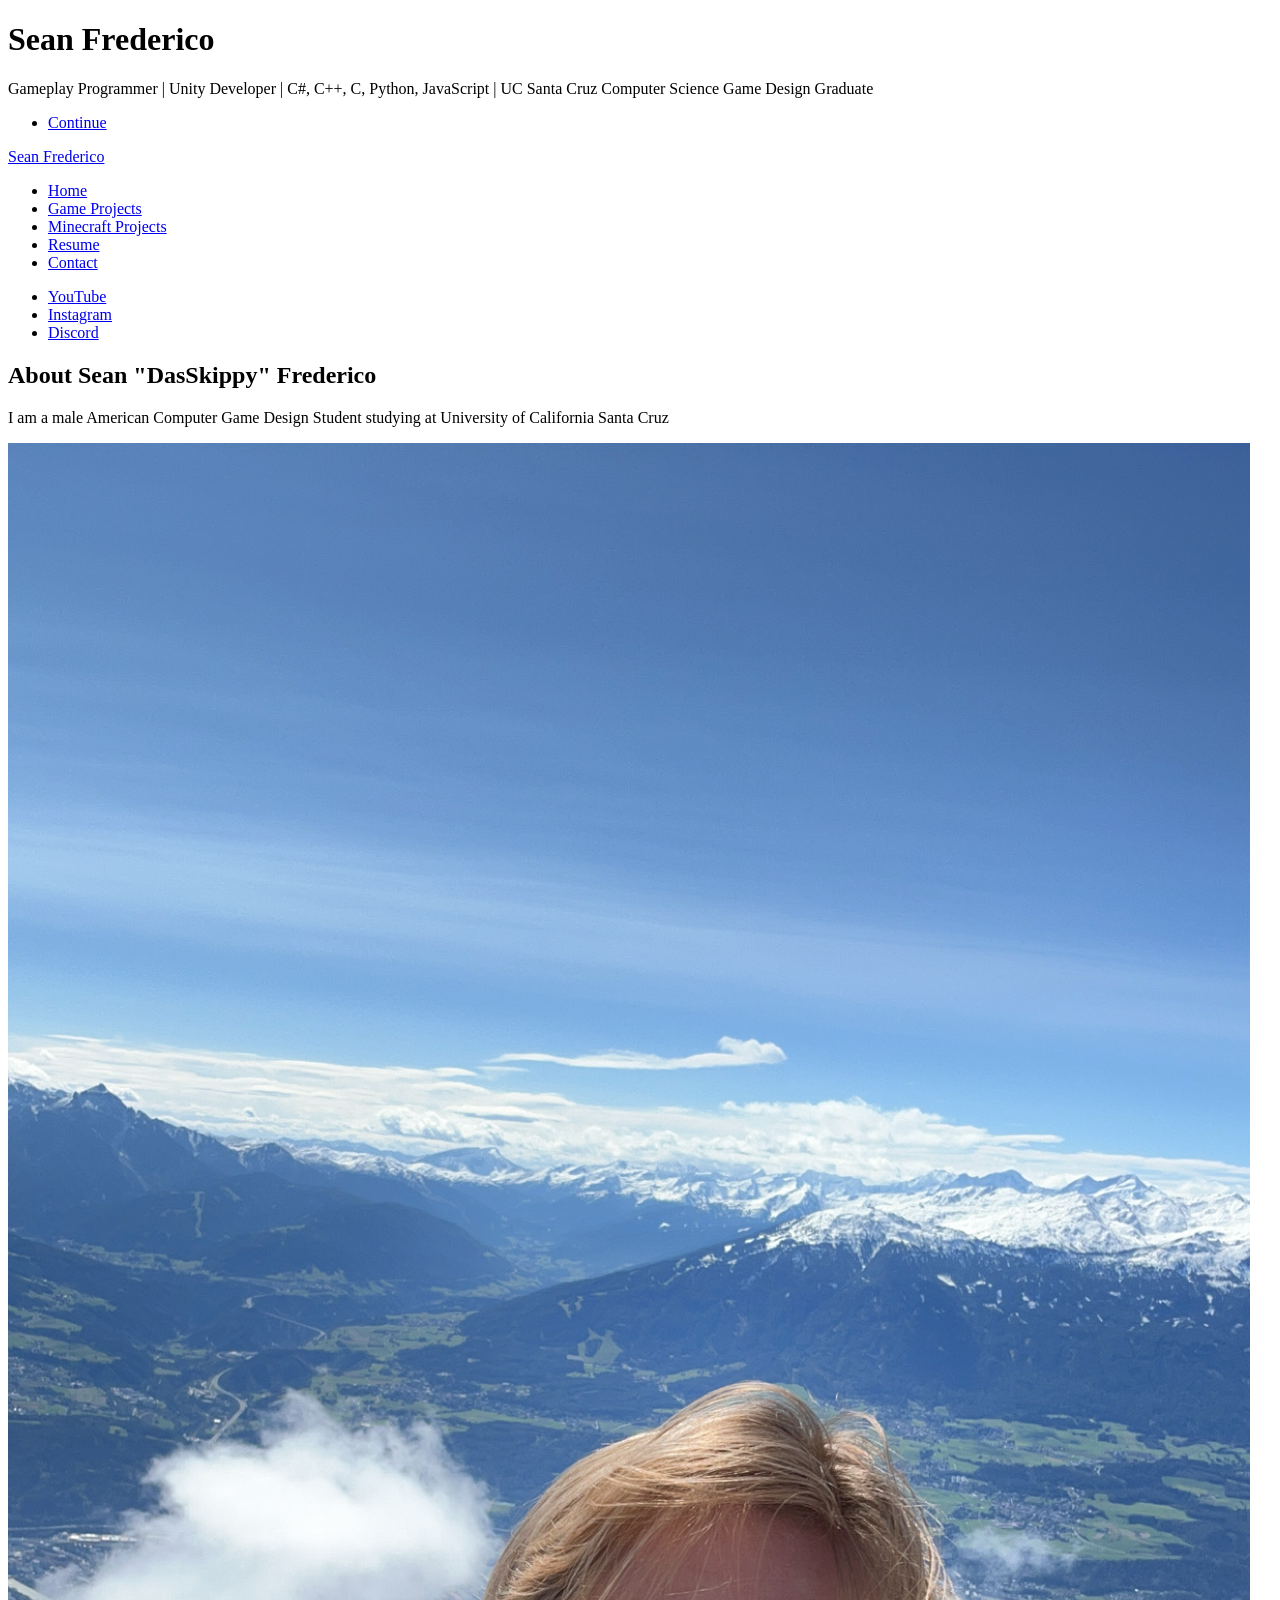
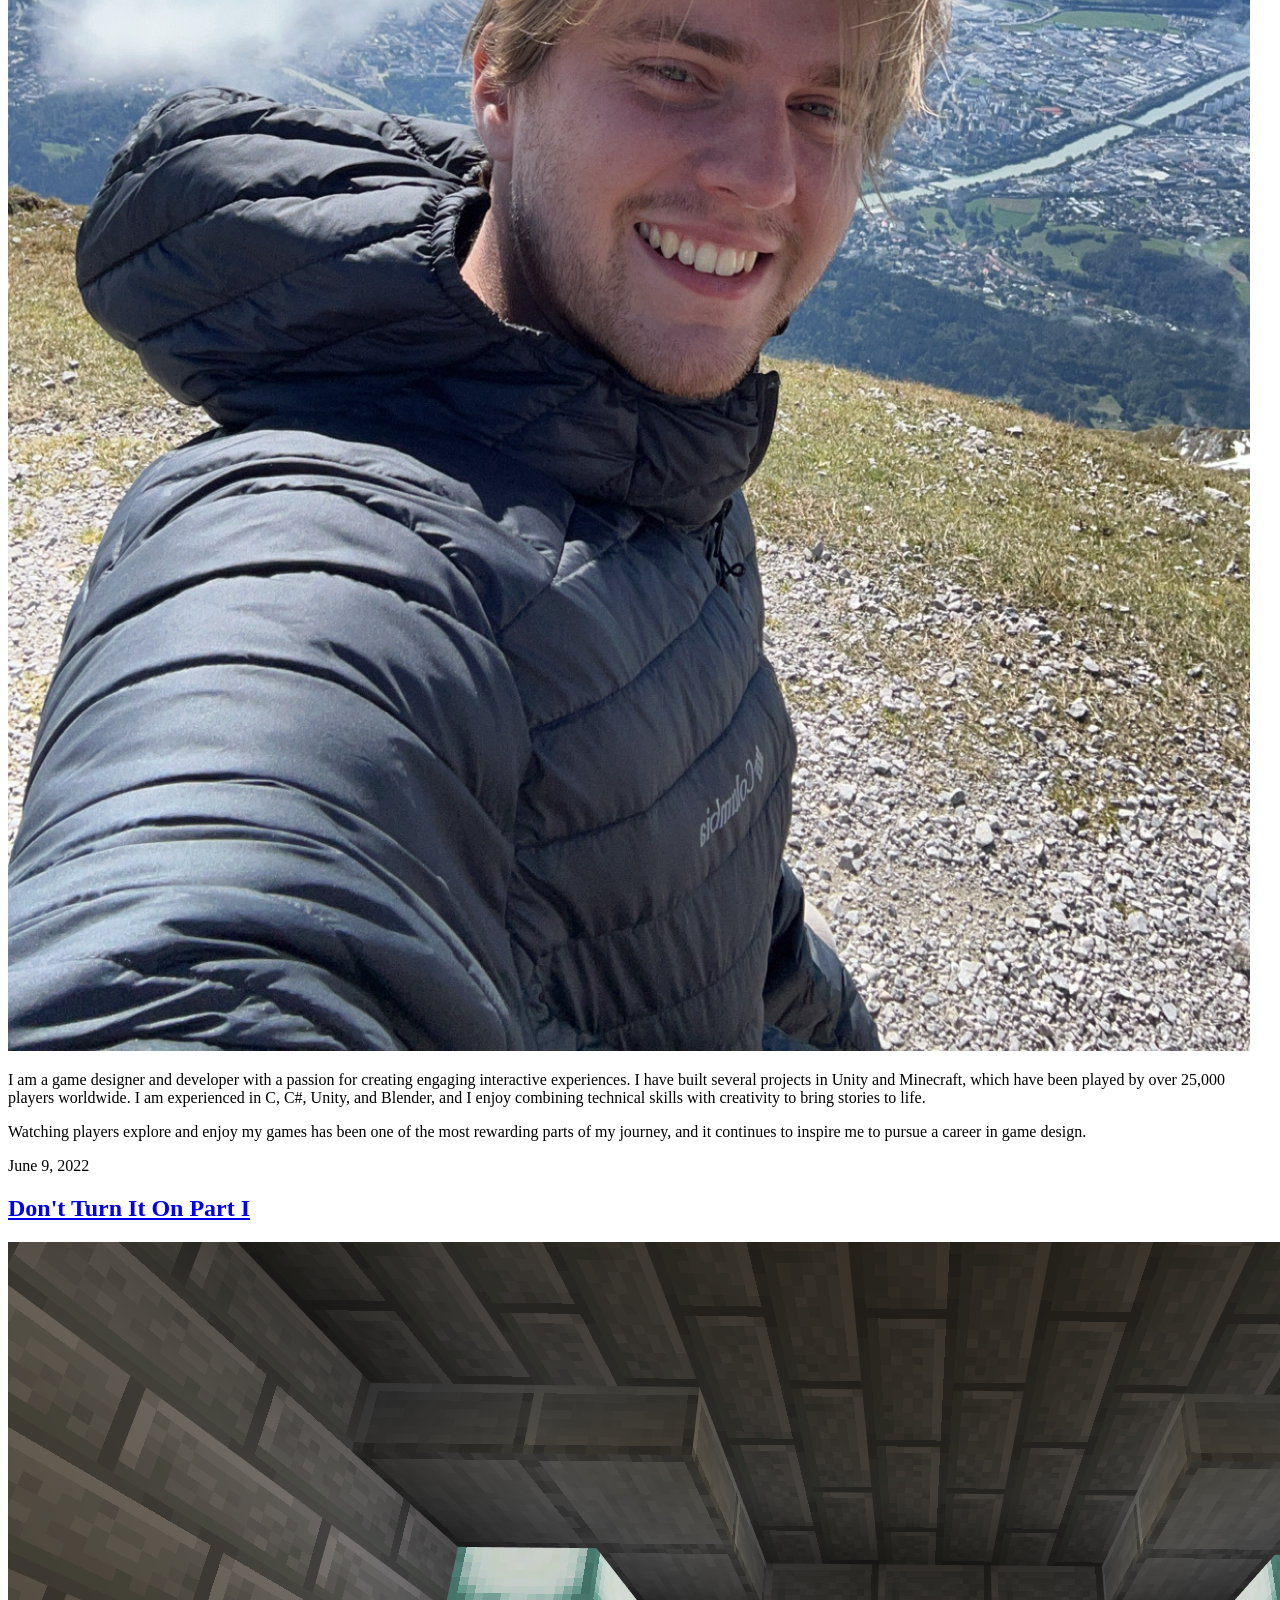
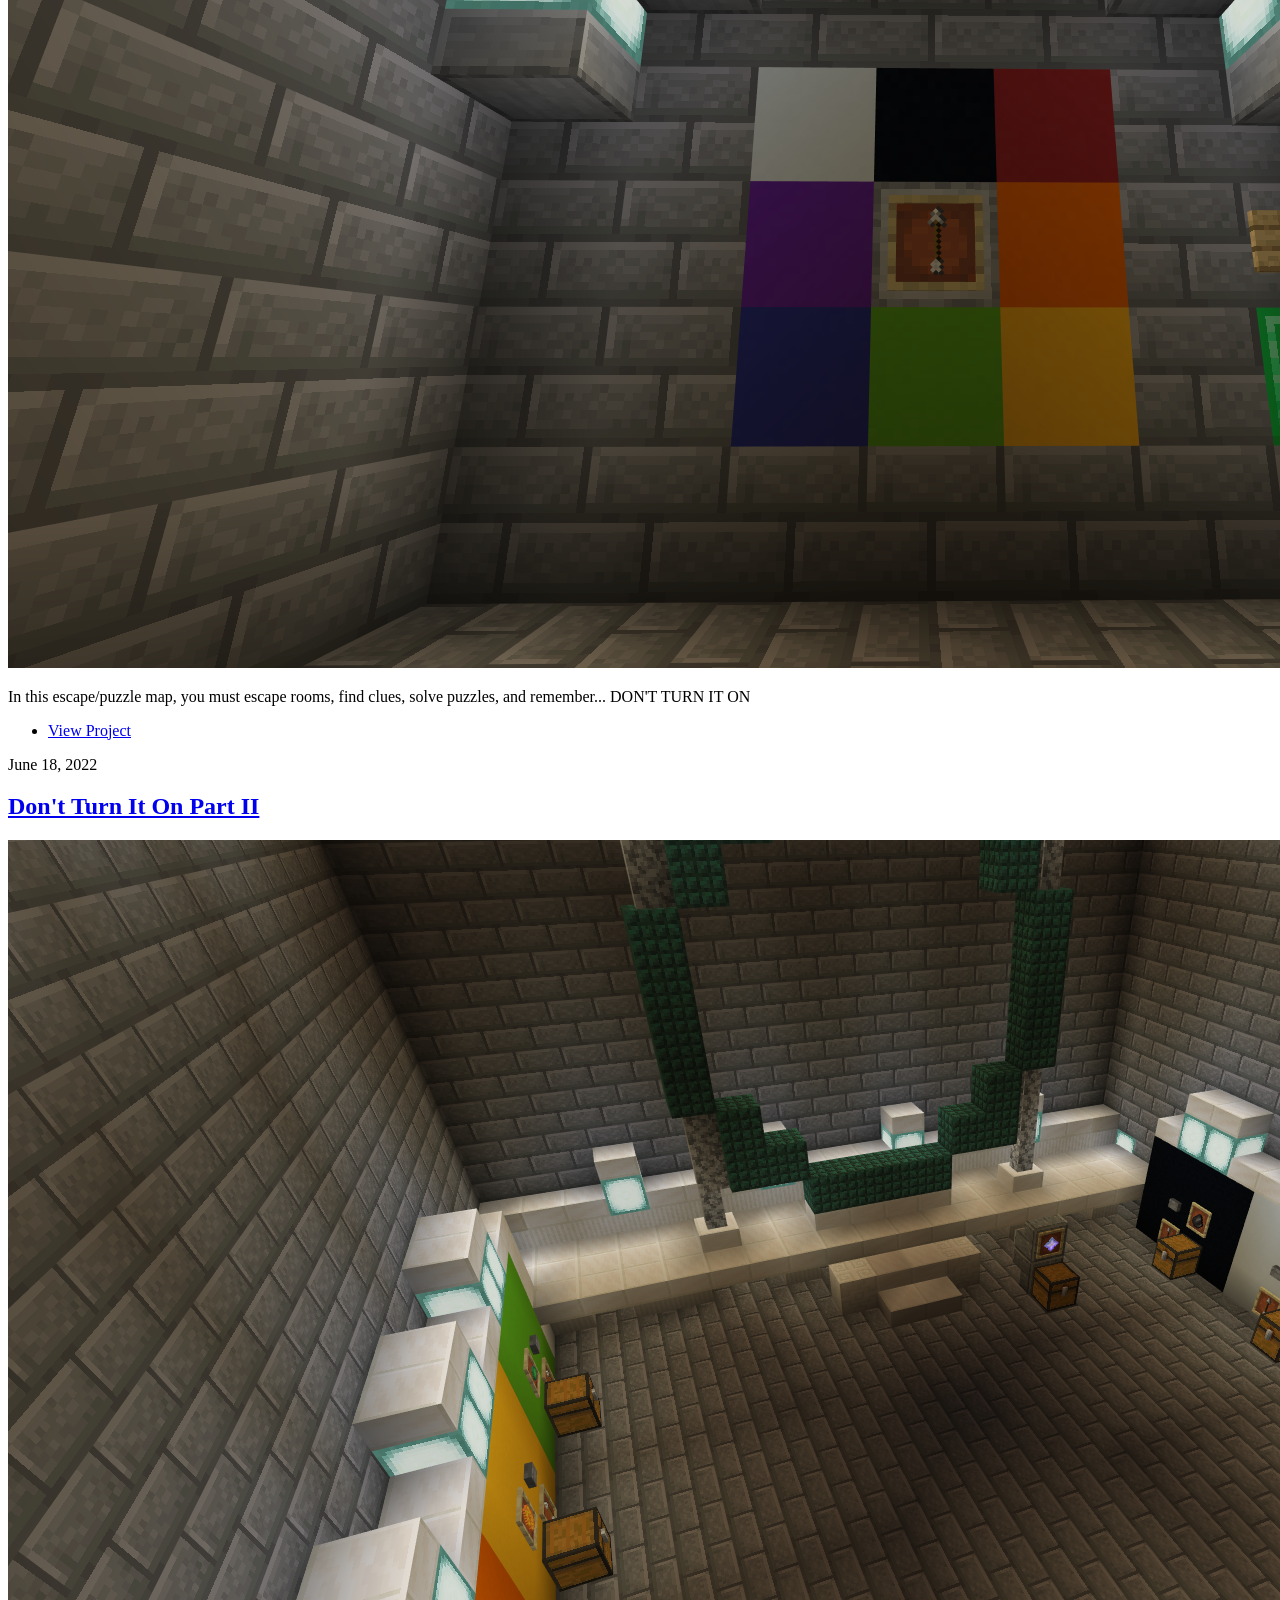
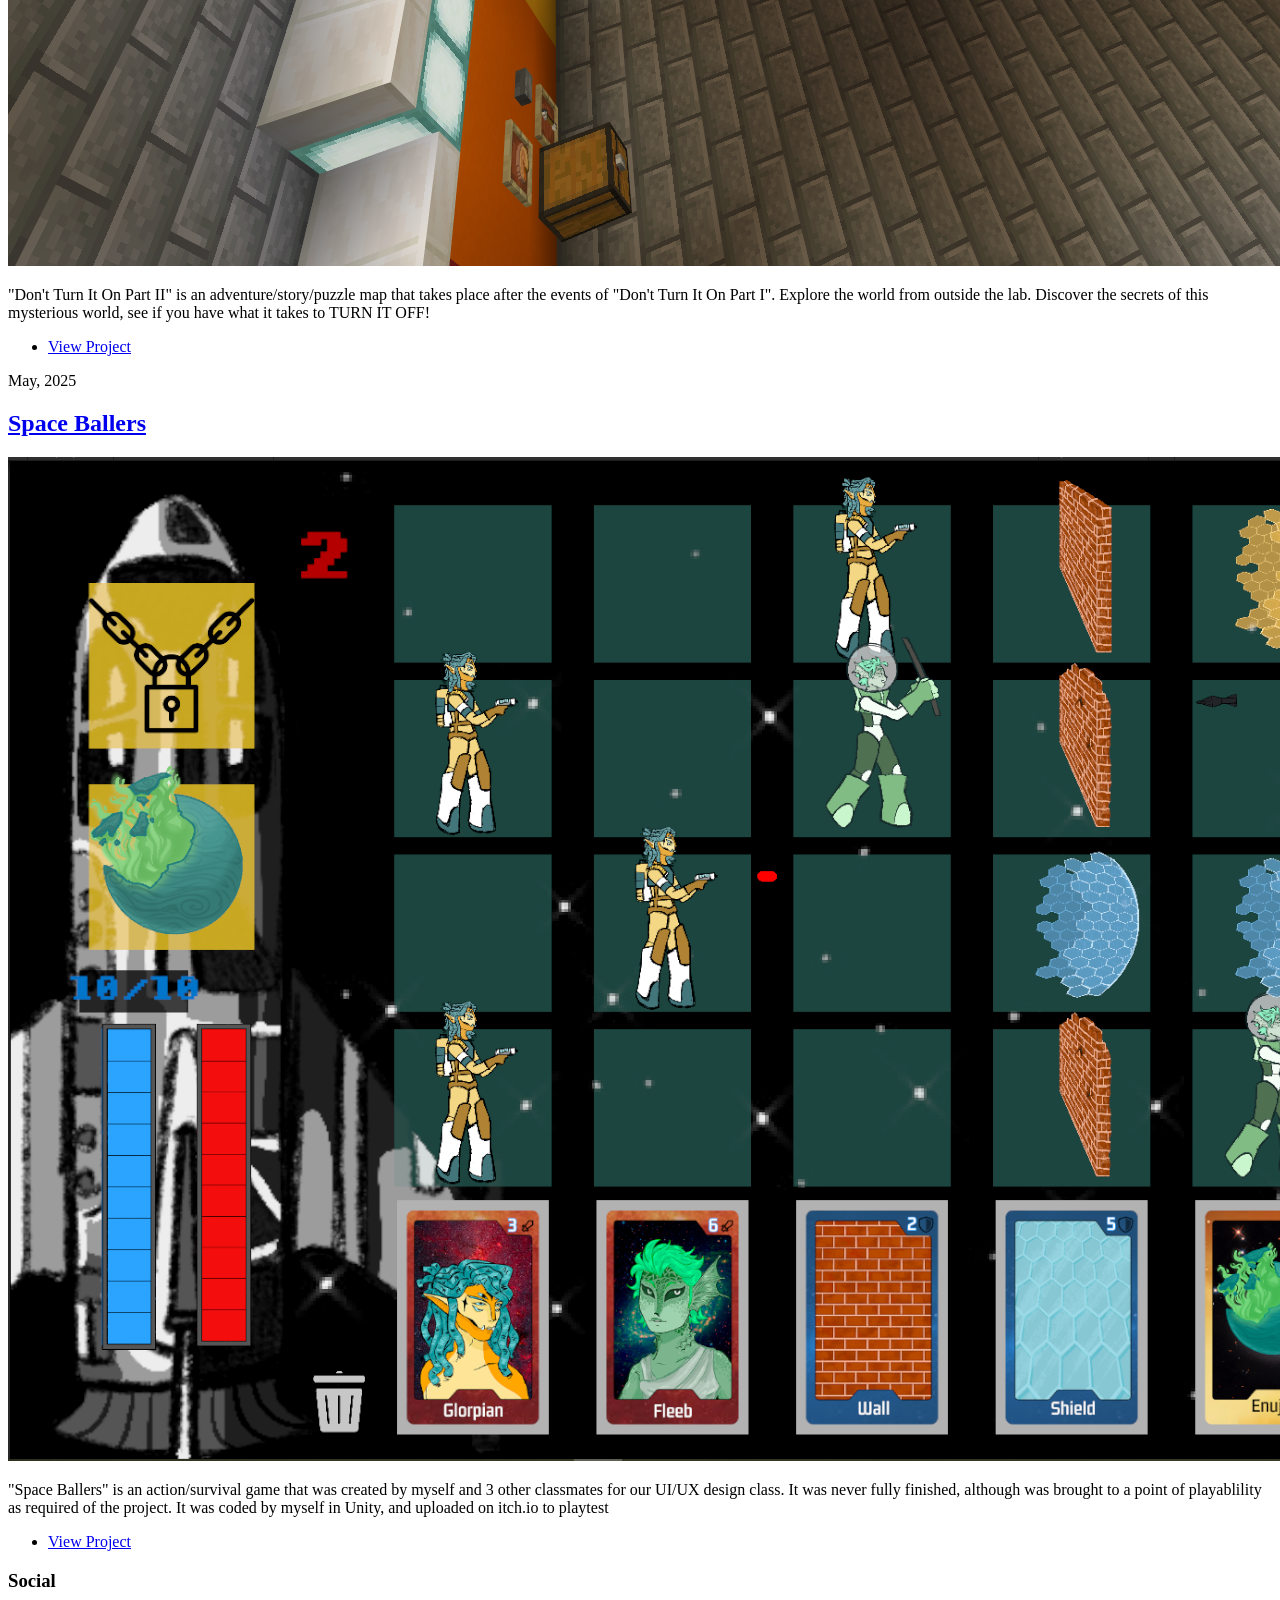
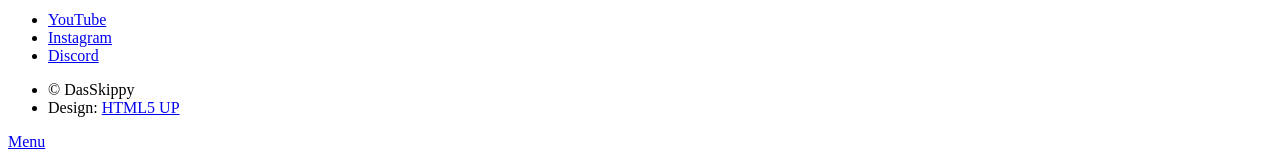
==== index.html @ e1cd3346 "Restore original index.html content Restored the content of index.html to its original state, includ" ====
<!DOCTYPE HTML>
<!--
	Massively by HTML5 UP
	html5up.net | @ajlkn
	Free for personal and commercial use under the CCA 3.0 license (html5up.net/license)
-->
<html>
	<head>
		<title>Sean Frederico</title>
		<meta charset="utf-8" />
		<meta name="viewport" content="width=device-width, initial-scale=1, user-scalable=no" />
		<link rel="stylesheet" href="assets/css/main.css" />
		<noscript><link rel="stylesheet" href="assets/css/noscript.css" /></noscript>
	</head>
	<body class="is-preload">

		<!-- Wrapper -->
			<div id="wrapper" class="fade-in">

				<!-- Intro -->
					<div id="intro">
						<h1>Sean Frederico<br />
						</h1>
						<p>Gameplay Programmer | Unity Developer | C#, C++, C, Python, JavaScript | UC Santa Cruz Computer Science Game Design Graduate</a>
						
						<ul class="actions">
							<li><a href="#header" class="button icon solid solo fa-arrow-down scrolly">Continue</a></li>
						</ul>
					</div>

				<!-- Header -->
					<header id="header">
						<a href="index.html" class="logo">Sean Frederico</a>
					</header>

				<!-- Nav -->
					<nav id="nav">
						<ul class="links">
							<li class="active"><a href="index.html">Home</a></li>
							<li><a href="games.html">Game Projects</a></li>
							<li><a href="minecraft.html">Minecraft Projects</a></li>
							<li><a href="resume.html">Resume</a></li>
							<li><a href="contact.html">Contact</a></li>
						</ul>
						<ul class="icons">
							<li><a href="https://www.youtube.com/@DasSkippy" class="icon brands alt fa-youtube"><span class="label">YouTube</span></a></li>
									<li><a href="https://www.instagram.com/dasskippy/" class="icon brands alt fa-instagram"><span class="label">Instagram</span></a></li>
									<li><a href="#" class="icon brands alt fa-discord"><span class="label">Discord</span></a></li>
						</ul>
					</nav>

				<!-- Main -->
					<div id="main">

						<!-- Post -->
							<section class="post">
								<header class="major">
									<h1>About Sean "DasSkippy" Frederico<br />
									</h1>
									<p>I am a male American Computer Game Design Student studying at University of California Santa Cruz</p>
								</header>
								<div class="image main"><img src="images/IMG_3006.JPG" alt="" /></div>
								<p>I am a game designer and developer with a passion for creating engaging interactive experiences. I have built several projects in Unity and Minecraft, which have been played by over 25,000 players worldwide. I am experienced in C, C#, Unity, and Blender, and I enjoy combining technical skills with creativity to bring stories to life.</p>
								<p>Watching players explore and enjoy my games has been one of the most rewarding parts of my journey, and it continues to inspire me to pursue a career in game design.</p>
							</section>

						<!-- Posts -->
							<section class="posts">
								<article>
									<header>
										<span class="date">June 9, 2022</span>
										<h2><a href="https://www.minecraftmaps.com/48645-don-t-turn-it-on-part-i">Don't Turn It On Part I<br />
										</a></h2>
									</header>
									<a href="https://www.minecraftmaps.com/48645-don-t-turn-it-on-part-i" class="image fit"><img src="images/Dont turn it on part i picture.png" alt="" /></a>
									<p>In this escape/puzzle map, you must escape rooms, find clues, solve puzzles, and remember... DON'T TURN IT ON</p>
									<ul class="actions special">
										<li><a href="https://www.minecraftmaps.com/48645-don-t-turn-it-on-part-i" class="button">View Project</a></li>
									</ul>
								</article>
								<article>
									<header>
										<span class="date">June 18, 2022</span>
										<h2><a href="https://www.minecraftmaps.com/48679-dont-turn-it-on-part-ii">Don't Turn It On Part II<br />
										</a></h2>
									</header>
									<a href="https://www.minecraftmaps.com/48679-dont-turn-it-on-part-ii" class="image fit"><img src="images/dont turn it on part ii picture.webp" alt="" /></a>
									<p> "Don't Turn It On Part II" is an adventure/story/puzzle map that takes place after the events of "Don't Turn It On Part I". Explore the world from outside the lab. Discover the secrets of this mysterious world, see if you have what it takes to TURN IT OFF!</p>
									<ul class="actions special">
										<li><a href="https://www.minecraftmaps.com/48679-dont-turn-it-on-part-ii" class="button">View Project</a></li>
									</ul>
								</article>
								<article>
									<header>
										<span class="date">May, 2025</span>
										<h2><a href="https://dasskippy.itch.io/space-ballers">Space Ballers<br />
										</a></h2>
									</header>
									<a href="https://dasskippy.itch.io/space-ballers" class="image fit"><img src="images/Capture.PNG" alt="" /></a>
									<p> "Space Ballers" is an action/survival game that was created by myself and 3 other classmates for our UI/UX design class. It was never fully finished, although was brought to a point of playablility as required of the project. It was coded by myself in Unity, and uploaded on itch.io to playtest</p>
									<ul class="actions special">
										<li><a href="https://dasskippy.itch.io/space-ballers" class="button">View Project</a></li>
									</ul>
								</article>

								
								
							</section>

						

				<!-- Footer -->
					<footer id="footer">
						
							<section>
								<h3>Social</h3>
								<ul class="icons alt">
									<li><a href="https://www.youtube.com/@DasSkippy" class="icon brands alt fa-youtube"><span class="label">YouTube</span></a></li>
									<li><a href="https://www.instagram.com/dasskippy/" class="icon brands alt fa-instagram"><span class="label">Instagram</span></a></li>
									<li><a href="#" class="icon brands alt fa-discord"><span class="label">Discord</span></a></li>
								</ul>
							</section>
						</section>
					</footer>

				<!-- Copyright -->
					<div id="copyright">
						<ul><li>&copy; DasSkippy</li><li>Design: <a href="https://html5up.net">HTML5 UP</a></li></ul>
					</div>

			</div>

		<!-- Scripts -->
			<script src="assets/js/jquery.min.js"></script>
			<script src="assets/js/jquery.scrollex.min.js"></script>
			<script src="assets/js/jquery.scrolly.min.js"></script>
			<script src="assets/js/browser.min.js"></script>
			<script src="assets/js/breakpoints.min.js"></script>
			<script src="assets/js/util.js"></script>
			<script src="assets/js/main.js"></script>

	</body>

</html>
---- assets/css/main.css ----
@import url(fontawesome-all.min.css);
@import url("https://fonts.googleapis.com/css?family=Merriweather:300,700,300italic,700italic|Source+Sans+Pro:900");

/*
	Massively by HTML5 UP
	html5up.net | @ajlkn
	Free for personal and commercial use under the CCA 3.0 license (html5up.net/license)
*/

html, body, div, span, applet, object,
iframe, h1, h2, h3, h4, h5, h6, p, blockquote,
pre, a, abbr, acronym, address, big, cite,
code, del, dfn, em, img, ins, kbd, q, s, samp,
small, strike, strong, sub, sup, tt, var, b,
u, i, center, dl, dt, dd, ol, ul, li, fieldset,
form, label, legend, table, caption, tbody,
tfoot, thead, tr, th, td, article, aside,
canvas, details, embed, figure, figcaption,
footer, header, hgroup, menu, nav, output, ruby,
section, summary, time, mark, audio, video {
	margin: 0;
	padding: 0;
	border: 0;
	font-size: 100%;
	font: inherit;
	vertical-align: baseline;}

article, aside, details, figcaption, figure,
footer, header, hgroup, menu, nav, section {
	display: block;}

body {
	line-height: 1;
}

ol, ul {
	list-style: none;
}

blockquote, q {
	quotes: none;
}

	blockquote:before, blockquote:after, q:before, q:after {
		content: '';
		content: none;
	}

table {
	border-collapse: collapse;
	border-spacing: 0;
}

body {
	-webkit-text-size-adjust: none;
}

mark {
	background-color: transparent;
	color: inherit;
}

input::-moz-focus-inner {
	border: 0;
	padding: 0;
}

input, select, textarea {
	-moz-appearance: none;
	-webkit-appearance: none;
	-ms-appearance: none;
	appearance: none;
}

/* Basic */

	@-ms-viewport {
		width: device-width;
	}

	body {
		-ms-overflow-style: scrollbar;
	}

	@media screen and (max-width: 480px) {

		html, body {
			min-width: 320px;
		}

	}

	html {
		box-sizing: border-box;
	}

	*, *:before, *:after {
		box-sizing: inherit;
	}

	body {
		background-color: #1e252d;
	}

		body.is-preload *, body.is-preload *:before, body.is-preload *:after {
			-moz-animation: none !important;
			-webkit-animation: none !important;
			-ms-animation: none !important;
			animation: none !important;
			-moz-transition: none !important;
			-webkit-transition: none !important;
			-ms-transition: none !important;
			transition: none !important;
		}

/* Type */

	html {
		font-size: 16pt;
	}

		@media screen and (max-width: 1680px) {

			html {
				font-size: 12pt;
			}

		}

		@media screen and (max-width: 1280px) {

			html {
				font-size: 11pt;
			}

		}

		@media screen and (max-width: 360px) {

			html {
				font-size: 10pt;
			}

		}

	body {
		color: #212931;
	}

	body, input, select, textarea {
		font-family: "Merriweather", Georgia, serif;
		font-weight: 300;
		font-size: 1rem;
		line-height: 2.375;
	}

	a {
		-moz-transition: color 0.2s ease-in-out, background-color 0.2s ease-in-out, border-color 0.2s ease-in-out, box-shadow 0.2s ease-in-out;
		-webkit-transition: color 0.2s ease-in-out, background-color 0.2s ease-in-out, border-color 0.2s ease-in-out, box-shadow 0.2s ease-in-out;
		-ms-transition: color 0.2s ease-in-out, background-color 0.2s ease-in-out, border-color 0.2s ease-in-out, box-shadow 0.2s ease-in-out;
		transition: color 0.2s ease-in-out, background-color 0.2s ease-in-out, border-color 0.2s ease-in-out, box-shadow 0.2s ease-in-out;
		border-bottom: dotted 1px;
		text-decoration: none;
	}

		a:hover {
			border-bottom-color: transparent;
		}

	strong, b {
		font-weight: 600;
	}

	em, i {
		font-style: italic;
	}

	p {
		text-align: justify;
		margin: 0 0 2rem 0;
	}

	h1, h2, h3, h4, h5, h6 {
		font-family: "Source Sans Pro", Helvetica, sans-serif;
		font-weight: 900;
		line-height: 1.5;
		letter-spacing: 0.075em;
		text-transform: uppercase;
		margin: 0 0 1rem 0;
	}

		h1 a, h2 a, h3 a, h4 a, h5 a, h6 a {
			border-bottom: 0;
			color: inherit;
			text-decoration: none;
		}

	h1 {
		font-size: 4rem;
		line-height: 1.1;
		margin: 0 0 2rem 0;
	}

	h2 {
		font-size: 1.75rem;
		line-height: 1.3;
		margin: 0 0 1.5rem 0;
	}

	h3 {
		font-size: 1.25rem;
		margin: 0 0 1.5rem 0;
	}

	h4 {
		font-size: 1rem;
	}

	h5 {
		font-size: 0.9rem;
	}

	h6 {
		font-size: 0.8rem;
	}

	sub {
		font-size: 0.8rem;
		position: relative;
		top: 0.5rem;
	}

	sup {
		font-size: 0.8rem;
		position: relative;
		top: -0.5rem;
	}

	blockquote {
		border-left: solid 4px;
		font-style: italic;
		margin: 0 0 2rem 0;
		padding: 0.5rem 0 0.5rem 2rem;
	}

	code {
		border: solid 2px;
		font-family: "Courier New", monospace;
		font-size: 0.9rem;
		margin: 0 0.25rem;
		padding: 0.25rem 0.65rem;
	}

	pre {
		-webkit-overflow-scrolling: touch;
		font-family: "Courier New", monospace;
		font-size: 0.9rem;
		margin: 0 0 2rem 0;
	}

		pre code {
			display: block;
			line-height: 1.75;
			padding: 1rem 1.5rem;
			overflow-x: auto;
		}

	hr {
		border: 0;
		border-bottom: solid 2px;
		margin: 3rem 0;
	}

		hr.major {
			margin: 5rem 0;
		}

	.align-left {
		text-align: left;
	}

	.align-center {
		text-align: center;
	}

	.align-right {
		text-align: right;
	}

	input, select, textarea {
		color: #212931;
	}

	a {
		color: #212931;
		border-bottom-color: rgba(33, 41, 49, 0.5);
	}

		a:hover {
			border-bottom-color: transparent;
			color: #18bfef !important;
		}

	strong, b {
		color: #212931;
	}

	h1, h2, h3, h4, h5, h6 {
		color: #212931;
	}

	blockquote {
		border-left-color: #eeeeee;
	}

	code {
		background: rgba(220, 220, 220, 0.25);
		border-color: #eeeeee;
	}

	hr {
		border-bottom-color: #eeeeee;
	}

/* Row */

	.row {
		display: flex;
		flex-wrap: wrap;
		box-sizing: border-box;
		align-items: stretch;
	}

		.row > * {
			box-sizing: border-box;
		}

		.row.gtr-uniform > * > :last-child {
			margin-bottom: 0;
		}

		.row.aln-left {
			justify-content: flex-start;
		}

		.row.aln-center {
			justify-content: center;
		}

		.row.aln-right {
			justify-content: flex-end;
		}

		.row.aln-top {
			align-items: flex-start;
		}

		.row.aln-middle {
			align-items: center;
		}

		.row.aln-bottom {
			align-items: flex-end;
		}

		.row > .imp {
			order: -1;
		}

		.row > .col-1 {
			width: 8.33333%;
		}

		.row > .off-1 {
			margin-left: 8.33333%;
		}

		.row > .col-2 {
			width: 16.66667%;
		}

		.row > .off-2 {
			margin-left: 16.66667%;
		}

		.row > .col-3 {
			width: 25%;
		}

		.row > .off-3 {
			margin-left: 25%;
		}

		.row > .col-4 {
			width: 33.33333%;
		}

		.row > .off-4 {
			margin-left: 33.33333%;
		}

		.row > .col-5 {
			width: 41.66667%;
		}

		.row > .off-5 {
			margin-left: 41.66667%;
		}

		.row > .col-6 {
			width: 50%;
		}

		.row > .off-6 {
			margin-left: 50%;
		}

		.row > .col-7 {
			width: 58.33333%;
		}

		.row > .off-7 {
			margin-left: 58.33333%;
		}

		.row > .col-8 {
			width: 66.66667%;
		}

		.row > .off-8 {
			margin-left: 66.66667%;
		}

		.row > .col-9 {
			width: 75%;
		}

		.row > .off-9 {
			margin-left: 75%;
		}

		.row > .col-10 {
			width: 83.33333%;
		}

		.row > .off-10 {
			margin-left: 83.33333%;
		}

		.row > .col-11 {
			width: 91.66667%;
		}

		.row > .off-11 {
			margin-left: 91.66667%;
		}

		.row > .col-12 {
			width: 100%;
		}

		.row > .off-12 {
			margin-left: 100%;
		}

		.row.gtr-0 {
			margin-top: 0;
			margin-left: 0rem;
		}

			.row.gtr-0 > * {
				padding: 0 0 0 0rem;
			}

			.row.gtr-0.gtr-uniform {
				margin-top: 0rem;
			}

				.row.gtr-0.gtr-uniform > * {
					padding-top: 0rem;
				}

		.row.gtr-25 {
			margin-top: 0;
			margin-left: -0.375rem;
		}

			.row.gtr-25 > * {
				padding: 0 0 0 0.375rem;
			}

			.row.gtr-25.gtr-uniform {
				margin-top: -0.375rem;
			}

				.row.gtr-25.gtr-uniform > * {
					padding-top: 0.375rem;
				}

		.row.gtr-50 {
			margin-top: 0;
			margin-left: -0.75rem;
		}

			.row.gtr-50 > * {
				padding: 0 0 0 0.75rem;
			}

			.row.gtr-50.gtr-uniform {
				margin-top: -0.75rem;
			}

				.row.gtr-50.gtr-uniform > * {
					padding-top: 0.75rem;
				}

		.row {
			margin-top: 0;
			margin-left: -1.5rem;
		}

			.row > * {
				padding: 0 0 0 1.5rem;
			}

			.row.gtr-uniform {
				margin-top: -1.5rem;
			}

				.row.gtr-uniform > * {
					padding-top: 1.5rem;
				}

		.row.gtr-150 {
			margin-top: 0;
			margin-left: -2.25rem;
		}

			.row.gtr-150 > * {
				padding: 0 0 0 2.25rem;
			}

			.row.gtr-150.gtr-uniform {
				margin-top: -2.25rem;
			}

				.row.gtr-150.gtr-uniform > * {
					padding-top: 2.25rem;
				}

		.row.gtr-200 {
			margin-top: 0;
			margin-left: -3rem;
		}

			.row.gtr-200 > * {
				padding: 0 0 0 3rem;
			}

			.row.gtr-200.gtr-uniform {
				margin-top: -3rem;
			}

				.row.gtr-200.gtr-uniform > * {
					padding-top: 3rem;
				}

		@media screen and (max-width: 1680px) {

			.row {
				display: flex;
				flex-wrap: wrap;
				box-sizing: border-box;
				align-items: stretch;
			}

				.row > * {
					box-sizing: border-box;
				}

				.row.gtr-uniform > * > :last-child {
					margin-bottom: 0;
				}

				.row.aln-left {
					justify-content: flex-start;
				}

				.row.aln-center {
					justify-content: center;
				}

				.row.aln-right {
					justify-content: flex-end;
				}

				.row.aln-top {
					align-items: flex-start;
				}

				.row.aln-middle {
					align-items: center;
				}

				.row.aln-bottom {
					align-items: flex-end;
				}

				.row > .imp-xlarge {
					order: -1;
				}

				.row > .col-1-xlarge {
					width: 8.33333%;
				}

				.row > .off-1-xlarge {
					margin-left: 8.33333%;
				}

				.row > .col-2-xlarge {
					width: 16.66667%;
				}

				.row > .off-2-xlarge {
					margin-left: 16.66667%;
				}

				.row > .col-3-xlarge {
					width: 25%;
				}

				.row > .off-3-xlarge {
					margin-left: 25%;
				}

				.row > .col-4-xlarge {
					width: 33.33333%;
				}

				.row > .off-4-xlarge {
					margin-left: 33.33333%;
				}

				.row > .col-5-xlarge {
					width: 41.66667%;
				}

				.row > .off-5-xlarge {
					margin-left: 41.66667%;
				}

				.row > .col-6-xlarge {
					width: 50%;
				}

				.row > .off-6-xlarge {
					margin-left: 50%;
				}

				.row > .col-7-xlarge {
					width: 58.33333%;
				}

				.row > .off-7-xlarge {
					margin-left: 58.33333%;
				}

				.row > .col-8-xlarge {
					width: 66.66667%;
				}

				.row > .off-8-xlarge {
					margin-left: 66.66667%;
				}

				.row > .col-9-xlarge {
					width: 75%;
				}

				.row > .off-9-xlarge {
					margin-left: 75%;
				}

				.row > .col-10-xlarge {
					width: 83.33333%;
				}

				.row > .off-10-xlarge {
					margin-left: 83.33333%;
				}

				.row > .col-11-xlarge {
					width: 91.66667%;
				}

				.row > .off-11-xlarge {
					margin-left: 91.66667%;
				}

				.row > .col-12-xlarge {
					width: 100%;
				}

				.row > .off-12-xlarge {
					margin-left: 100%;
				}

				.row.gtr-0 {
					margin-top: 0;
					margin-left: 0rem;
				}

					.row.gtr-0 > * {
						padding: 0 0 0 0rem;
					}

					.row.gtr-0.gtr-uniform {
						margin-top: 0rem;
					}

						.row.gtr-0.gtr-uniform > * {
							padding-top: 0rem;
						}

				.row.gtr-25 {
					margin-top: 0;
					margin-left: -0.375rem;
				}

					.row.gtr-25 > * {
						padding: 0 0 0 0.375rem;
					}

					.row.gtr-25.gtr-uniform {
						margin-top: -0.375rem;
					}

						.row.gtr-25.gtr-uniform > * {
							padding-top: 0.375rem;
						}

				.row.gtr-50 {
					margin-top: 0;
					margin-left: -0.75rem;
				}

					.row.gtr-50 > * {
						padding: 0 0 0 0.75rem;
					}

					.row.gtr-50.gtr-uniform {
						margin-top: -0.75rem;
					}

						.row.gtr-50.gtr-uniform > * {
							padding-top: 0.75rem;
						}

				.row {
					margin-top: 0;
					margin-left: -1.5rem;
				}

					.row > * {
						padding: 0 0 0 1.5rem;
					}

					.row.gtr-uniform {
						margin-top: -1.5rem;
					}

						.row.gtr-uniform > * {
							padding-top: 1.5rem;
						}

				.row.gtr-150 {
					margin-top: 0;
					margin-left: -2.25rem;
				}

					.row.gtr-150 > * {
						padding: 0 0 0 2.25rem;
					}

					.row.gtr-150.gtr-uniform {
						margin-top: -2.25rem;
					}

						.row.gtr-150.gtr-uniform > * {
							padding-top: 2.25rem;
						}

				.row.gtr-200 {
					margin-top: 0;
					margin-left: -3rem;
				}

					.row.gtr-200 > * {
						padding: 0 0 0 3rem;
					}

					.row.gtr-200.gtr-uniform {
						margin-top: -3rem;
					}

						.row.gtr-200.gtr-uniform > * {
							padding-top: 3rem;
						}

		}

		@media screen and (max-width: 1280px) {

			.row {
				display: flex;
				flex-wrap: wrap;
				box-sizing: border-box;
				align-items: stretch;
			}

				.row > * {
					box-sizing: border-box;
				}

				.row.gtr-uniform > * > :last-child {
					margin-bottom: 0;
				}

				.row.aln-left {
					justify-content: flex-start;
				}

				.row.aln-center {
					justify-content: center;
				}

				.row.aln-right {
					justify-content: flex-end;
				}

				.row.aln-top {
					align-items: flex-start;
				}

				.row.aln-middle {
					align-items: center;
				}

				.row.aln-bottom {
					align-items: flex-end;
				}

				.row > .imp-large {
					order: -1;
				}

				.row > .col-1-large {
					width: 8.33333%;
				}

				.row > .off-1-large {
					margin-left: 8.33333%;
				}

				.row > .col-2-large {
					width: 16.66667%;
				}

				.row > .off-2-large {
					margin-left: 16.66667%;
				}

				.row > .col-3-large {
					width: 25%;
				}

				.row > .off-3-large {
					margin-left: 25%;
				}

				.row > .col-4-large {
					width: 33.33333%;
				}

				.row > .off-4-large {
					margin-left: 33.33333%;
				}

				.row > .col-5-large {
					width: 41.66667%;
				}

				.row > .off-5-large {
					margin-left: 41.66667%;
				}

				.row > .col-6-large {
					width: 50%;
				}

				.row > .off-6-large {
					margin-left: 50%;
				}

				.row > .col-7-large {
					width: 58.33333%;
				}

				.row > .off-7-large {
					margin-left: 58.33333%;
				}

				.row > .col-8-large {
					width: 66.66667%;
				}

				.row > .off-8-large {
					margin-left: 66.66667%;
				}

				.row > .col-9-large {
					width: 75%;
				}

				.row > .off-9-large {
					margin-left: 75%;
				}

				.row > .col-10-large {
					width: 83.33333%;
				}

				.row > .off-10-large {
					margin-left: 83.33333%;
				}

				.row > .col-11-large {
					width: 91.66667%;
				}

				.row > .off-11-large {
					margin-left: 91.66667%;
				}

				.row > .col-12-large {
					width: 100%;
				}

				.row > .off-12-large {
					margin-left: 100%;
				}

				.row.gtr-0 {
					margin-top: 0;
					margin-left: 0rem;
				}

					.row.gtr-0 > * {
						padding: 0 0 0 0rem;
					}

					.row.gtr-0.gtr-uniform {
						margin-top: 0rem;
					}

						.row.gtr-0.gtr-uniform > * {
							padding-top: 0rem;
						}

				.row.gtr-25 {
					margin-top: 0;
					margin-left: -0.375rem;
				}

					.row.gtr-25 > * {
						padding: 0 0 0 0.375rem;
					}

					.row.gtr-25.gtr-uniform {
						margin-top: -0.375rem;
					}

						.row.gtr-25.gtr-uniform > * {
							padding-top: 0.375rem;
						}

				.row.gtr-50 {
					margin-top: 0;
					margin-left: -0.75rem;
				}

					.row.gtr-50 > * {
						padding: 0 0 0 0.75rem;
					}

					.row.gtr-50.gtr-uniform {
						margin-top: -0.75rem;
					}

						.row.gtr-50.gtr-uniform > * {
							padding-top: 0.75rem;
						}

				.row {
					margin-top: 0;
					margin-left: -1.5rem;
				}

					.row > * {
						padding: 0 0 0 1.5rem;
					}

					.row.gtr-uniform {
						margin-top: -1.5rem;
					}

						.row.gtr-uniform > * {
							padding-top: 1.5rem;
						}

				.row.gtr-150 {
					margin-top: 0;
					margin-left: -2.25rem;
				}

					.row.gtr-150 > * {
						padding: 0 0 0 2.25rem;
					}

					.row.gtr-150.gtr-uniform {
						margin-top: -2.25rem;
					}

						.row.gtr-150.gtr-uniform > * {
							padding-top: 2.25rem;
						}

				.row.gtr-200 {
					margin-top: 0;
					margin-left: -3rem;
				}

					.row.gtr-200 > * {
						padding: 0 0 0 3rem;
					}

					.row.gtr-200.gtr-uniform {
						margin-top: -3rem;
					}

						.row.gtr-200.gtr-uniform > * {
							padding-top: 3rem;
						}

		}

		@media screen and (max-width: 980px) {

			.row {
				display: flex;
				flex-wrap: wrap;
				box-sizing: border-box;
				align-items: stretch;
			}

				.row > * {
					box-sizing: border-box;
				}

				.row.gtr-uniform > * > :last-child {
					margin-bottom: 0;
				}

				.row.aln-left {
					justify-content: flex-start;
				}

				.row.aln-center {
					justify-content: center;
				}

				.row.aln-right {
					justify-content: flex-end;
				}

				.row.aln-top {
					align-items: flex-start;
				}

				.row.aln-middle {
					align-items: center;
				}

				.row.aln-bottom {
					align-items: flex-end;
				}

				.row > .imp-medium {
					order: -1;
				}

				.row > .col-1-medium {
					width: 8.33333%;
				}

				.row > .off-1-medium {
					margin-left: 8.33333%;
				}

				.row > .col-2-medium {
					width: 16.66667%;
				}

				.row > .off-2-medium {
					margin-left: 16.66667%;
				}

				.row > .col-3-medium {
					width: 25%;
				}

				.row > .off-3-medium {
					margin-left: 25%;
				}

				.row > .col-4-medium {
					width: 33.33333%;
				}

				.row > .off-4-medium {
					margin-left: 33.33333%;
				}

				.row > .col-5-medium {
					width: 41.66667%;
				}

				.row > .off-5-medium {
					margin-left: 41.66667%;
				}

				.row > .col-6-medium {
					width: 50%;
				}

				.row > .off-6-medium {
					margin-left: 50%;
				}

				.row > .col-7-medium {
					width: 58.33333%;
				}

				.row > .off-7-medium {
					margin-left: 58.33333%;
				}

				.row > .col-8-medium {
					width: 66.66667%;
				}

				.row > .off-8-medium {
					margin-left: 66.66667%;
				}

				.row > .col-9-medium {
					width: 75%;
				}

				.row > .off-9-medium {
					margin-left: 75%;
				}

				.row > .col-10-medium {
					width: 83.33333%;
				}

				.row > .off-10-medium {
					margin-left: 83.33333%;
				}

				.row > .col-11-medium {
					width: 91.66667%;
				}

				.row > .off-11-medium {
					margin-left: 91.66667%;
				}

				.row > .col-12-medium {
					width: 100%;
				}

				.row > .off-12-medium {
					margin-left: 100%;
				}

				.row.gtr-0 {
					margin-top: 0;
					margin-left: 0rem;
				}

					.row.gtr-0 > * {
						padding: 0 0 0 0rem;
					}

					.row.gtr-0.gtr-uniform {
						margin-top: 0rem;
					}

						.row.gtr-0.gtr-uniform > * {
							padding-top: 0rem;
						}

				.row.gtr-25 {
					margin-top: 0;
					margin-left: -0.375rem;
				}

					.row.gtr-25 > * {
						padding: 0 0 0 0.375rem;
					}

					.row.gtr-25.gtr-uniform {
						margin-top: -0.375rem;
					}

						.row.gtr-25.gtr-uniform > * {
							padding-top: 0.375rem;
						}

				.row.gtr-50 {
					margin-top: 0;
					margin-left: -0.75rem;
				}

					.row.gtr-50 > * {
						padding: 0 0 0 0.75rem;
					}

					.row.gtr-50.gtr-uniform {
						margin-top: -0.75rem;
					}

						.row.gtr-50.gtr-uniform > * {
							padding-top: 0.75rem;
						}

				.row {
					margin-top: 0;
					margin-left: -1.5rem;
				}

					.row > * {
						padding: 0 0 0 1.5rem;
					}

					.row.gtr-uniform {
						margin-top: -1.5rem;
					}

						.row.gtr-uniform > * {
							padding-top: 1.5rem;
						}

				.row.gtr-150 {
					margin-top: 0;
					margin-left: -2.25rem;
				}

					.row.gtr-150 > * {
						padding: 0 0 0 2.25rem;
					}

					.row.gtr-150.gtr-uniform {
						margin-top: -2.25rem;
					}

						.row.gtr-150.gtr-uniform > * {
							padding-top: 2.25rem;
						}

				.row.gtr-200 {
					margin-top: 0;
					margin-left: -3rem;
				}

					.row.gtr-200 > * {
						padding: 0 0 0 3rem;
					}

					.row.gtr-200.gtr-uniform {
						margin-top: -3rem;
					}

						.row.gtr-200.gtr-uniform > * {
							padding-top: 3rem;
						}

		}

		@media screen and (max-width: 736px) {

			.row {
				display: flex;
				flex-wrap: wrap;
				box-sizing: border-box;
				align-items: stretch;
			}

				.row > * {
					box-sizing: border-box;
				}

				.row.gtr-uniform > * > :last-child {
					margin-bottom: 0;
				}

				.row.aln-left {
					justify-content: flex-start;
				}

				.row.aln-center {
					justify-content: center;
				}

				.row.aln-right {
					justify-content: flex-end;
				}

				.row.aln-top {
					align-items: flex-start;
				}

				.row.aln-middle {
					align-items: center;
				}

				.row.aln-bottom {
					align-items: flex-end;
				}

				.row > .imp-small {
					order: -1;
				}

				.row > .col-1-small {
					width: 8.33333%;
				}

				.row > .off-1-small {
					margin-left: 8.33333%;
				}

				.row > .col-2-small {
					width: 16.66667%;
				}

				.row > .off-2-small {
					margin-left: 16.66667%;
				}

				.row > .col-3-small {
					width: 25%;
				}

				.row > .off-3-small {
					margin-left: 25%;
				}

				.row > .col-4-small {
					width: 33.33333%;
				}

				.row > .off-4-small {
					margin-left: 33.33333%;
				}

				.row > .col-5-small {
					width: 41.66667%;
				}

				.row > .off-5-small {
					margin-left: 41.66667%;
				}

				.row > .col-6-small {
					width: 50%;
				}

				.row > .off-6-small {
					margin-left: 50%;
				}

				.row > .col-7-small {
					width: 58.33333%;
				}

				.row > .off-7-small {
					margin-left: 58.33333%;
				}

				.row > .col-8-small {
					width: 66.66667%;
				}

				.row > .off-8-small {
					margin-left: 66.66667%;
				}

				.row > .col-9-small {
					width: 75%;
				}

				.row > .off-9-small {
					margin-left: 75%;
				}

				.row > .col-10-small {
					width: 83.33333%;
				}

				.row > .off-10-small {
					margin-left: 83.33333%;
				}

				.row > .col-11-small {
					width: 91.66667%;
				}

				.row > .off-11-small {
					margin-left: 91.66667%;
				}

				.row > .col-12-small {
					width: 100%;
				}

				.row > .off-12-small {
					margin-left: 100%;
				}

				.row.gtr-0 {
					margin-top: 0;
					margin-left: 0rem;
				}

					.row.gtr-0 > * {
						padding: 0 0 0 0rem;
					}

					.row.gtr-0.gtr-uniform {
						margin-top: 0rem;
					}

						.row.gtr-0.gtr-uniform > * {
							padding-top: 0rem;
						}

				.row.gtr-25 {
					margin-top: 0;
					margin-left: -0.375rem;
				}

					.row.gtr-25 > * {
						padding: 0 0 0 0.375rem;
					}

					.row.gtr-25.gtr-uniform {
						margin-top: -0.375rem;
					}

						.row.gtr-25.gtr-uniform > * {
							padding-top: 0.375rem;
						}

				.row.gtr-50 {
					margin-top: 0;
					margin-left: -0.75rem;
				}

					.row.gtr-50 > * {
						padding: 0 0 0 0.75rem;
					}

					.row.gtr-50.gtr-uniform {
						margin-top: -0.75rem;
					}

						.row.gtr-50.gtr-uniform > * {
							padding-top: 0.75rem;
						}

				.row {
					margin-top: 0;
					margin-left: -1.5rem;
				}

					.row > * {
						padding: 0 0 0 1.5rem;
					}

					.row.gtr-uniform {
						margin-top: -1.5rem;
					}

						.row.gtr-uniform > * {
							padding-top: 1.5rem;
						}

				.row.gtr-150 {
					margin-top: 0;
					margin-left: -2.25rem;
				}

					.row.gtr-150 > * {
						padding: 0 0 0 2.25rem;
					}

					.row.gtr-150.gtr-uniform {
						margin-top: -2.25rem;
					}

						.row.gtr-150.gtr-uniform > * {
							padding-top: 2.25rem;
						}

				.row.gtr-200 {
					margin-top: 0;
					margin-left: -3rem;
				}

					.row.gtr-200 > * {
						padding: 0 0 0 3rem;
					}

					.row.gtr-200.gtr-uniform {
						margin-top: -3rem;
					}

						.row.gtr-200.gtr-uniform > * {
							padding-top: 3rem;
						}

		}

		@media screen and (max-width: 480px) {

			.row {
				display: flex;
				flex-wrap: wrap;
				box-sizing: border-box;
				align-items: stretch;
			}

				.row > * {
					box-sizing: border-box;
				}

				.row.gtr-uniform > * > :last-child {
					margin-bottom: 0;
				}

				.row.aln-left {
					justify-content: flex-start;
				}

				.row.aln-center {
					justify-content: center;
				}

				.row.aln-right {
					justify-content: flex-end;
				}

				.row.aln-top {
					align-items: flex-start;
				}

				.row.aln-middle {
					align-items: center;
				}

				.row.aln-bottom {
					align-items: flex-end;
				}

				.row > .imp-xsmall {
					order: -1;
				}

				.row > .col-1-xsmall {
					width: 8.33333%;
				}

				.row > .off-1-xsmall {
					margin-left: 8.33333%;
				}

				.row > .col-2-xsmall {
					width: 16.66667%;
				}

				.row > .off-2-xsmall {
					margin-left: 16.66667%;
				}

				.row > .col-3-xsmall {
					width: 25%;
				}

				.row > .off-3-xsmall {
					margin-left: 25%;
				}

				.row > .col-4-xsmall {
					width: 33.33333%;
				}

				.row > .off-4-xsmall {
					margin-left: 33.33333%;
				}

				.row > .col-5-xsmall {
					width: 41.66667%;
				}

				.row > .off-5-xsmall {
					margin-left: 41.66667%;
				}

				.row > .col-6-xsmall {
					width: 50%;
				}

				.row > .off-6-xsmall {
					margin-left: 50%;
				}

				.row > .col-7-xsmall {
					width: 58.33333%;
				}

				.row > .off-7-xsmall {
					margin-left: 58.33333%;
				}

				.row > .col-8-xsmall {
					width: 66.66667%;
				}

				.row > .off-8-xsmall {
					margin-left: 66.66667%;
				}

				.row > .col-9-xsmall {
					width: 75%;
				}

				.row > .off-9-xsmall {
					margin-left: 75%;
				}

				.row > .col-10-xsmall {
					width: 83.33333%;
				}

				.row > .off-10-xsmall {
					margin-left: 83.33333%;
				}

				.row > .col-11-xsmall {
					width: 91.66667%;
				}

				.row > .off-11-xsmall {
					margin-left: 91.66667%;
				}

				.row > .col-12-xsmall {
					width: 100%;
				}

				.row > .off-12-xsmall {
					margin-left: 100%;
				}

				.row.gtr-0 {
					margin-top: 0;
					margin-left: 0rem;
				}

					.row.gtr-0 > * {
						padding: 0 0 0 0rem;
					}

					.row.gtr-0.gtr-uniform {
						margin-top: 0rem;
					}

						.row.gtr-0.gtr-uniform > * {
							padding-top: 0rem;
						}

				.row.gtr-25 {
					margin-top: 0;
					margin-left: -0.375rem;
				}

					.row.gtr-25 > * {
						padding: 0 0 0 0.375rem;
					}

					.row.gtr-25.gtr-uniform {
						margin-top: -0.375rem;
					}

						.row.gtr-25.gtr-uniform > * {
							padding-top: 0.375rem;
						}

				.row.gtr-50 {
					margin-top: 0;
					margin-left: -0.75rem;
				}

					.row.gtr-50 > * {
						padding: 0 0 0 0.75rem;
					}

					.row.gtr-50.gtr-uniform {
						margin-top: -0.75rem;
					}

						.row.gtr-50.gtr-uniform > * {
							padding-top: 0.75rem;
						}

				.row {
					margin-top: 0;
					margin-left: -1.5rem;
				}

					.row > * {
						padding: 0 0 0 1.5rem;
					}

					.row.gtr-uniform {
						margin-top: -1.5rem;
					}

						.row.gtr-uniform > * {
							padding-top: 1.5rem;
						}

				.row.gtr-150 {
					margin-top: 0;
					margin-left: -2.25rem;
				}

					.row.gtr-150 > * {
						padding: 0 0 0 2.25rem;
					}

					.row.gtr-150.gtr-uniform {
						margin-top: -2.25rem;
					}

						.row.gtr-150.gtr-uniform > * {
							padding-top: 2.25rem;
						}

				.row.gtr-200 {
					margin-top: 0;
					margin-left: -3rem;
				}

					.row.gtr-200 > * {
						padding: 0 0 0 3rem;
					}

					.row.gtr-200.gtr-uniform {
						margin-top: -3rem;
					}

						.row.gtr-200.gtr-uniform > * {
							padding-top: 3rem;
						}

		}

		@media screen and (max-width: 360px) {

			.row {
				display: flex;
				flex-wrap: wrap;
				box-sizing: border-box;
				align-items: stretch;
			}

				.row > * {
					box-sizing: border-box;
				}

				.row.gtr-uniform > * > :last-child {
					margin-bottom: 0;
				}

				.row.aln-left {
					justify-content: flex-start;
				}

				.row.aln-center {
					justify-content: center;
				}

				.row.aln-right {
					justify-content: flex-end;
				}

				.row.aln-top {
					align-items: flex-start;
				}

				.row.aln-middle {
					align-items: center;
				}

				.row.aln-bottom {
					align-items: flex-end;
				}

				.row > .imp-xxsmall {
					order: -1;
				}

				.row > .col-1-xxsmall {
					width: 8.33333%;
				}

				.row > .off-1-xxsmall {
					margin-left: 8.33333%;
				}

				.row > .col-2-xxsmall {
					width: 16.66667%;
				}

				.row > .off-2-xxsmall {
					margin-left: 16.66667%;
				}

				.row > .col-3-xxsmall {
					width: 25%;
				}

				.row > .off-3-xxsmall {
					margin-left: 25%;
				}

				.row > .col-4-xxsmall {
					width: 33.33333%;
				}

				.row > .off-4-xxsmall {
					margin-left: 33.33333%;
				}

				.row > .col-5-xxsmall {
					width: 41.66667%;
				}

				.row > .off-5-xxsmall {
					margin-left: 41.66667%;
				}

				.row > .col-6-xxsmall {
					width: 50%;
				}

				.row > .off-6-xxsmall {
					margin-left: 50%;
				}

				.row > .col-7-xxsmall {
					width: 58.33333%;
				}

				.row > .off-7-xxsmall {
					margin-left: 58.33333%;
				}

				.row > .col-8-xxsmall {
					width: 66.66667%;
				}

				.row > .off-8-xxsmall {
					margin-left: 66.66667%;
				}

				.row > .col-9-xxsmall {
					width: 75%;
				}

				.row > .off-9-xxsmall {
					margin-left: 75%;
				}

				.row > .col-10-xxsmall {
					width: 83.33333%;
				}

				.row > .off-10-xxsmall {
					margin-left: 83.33333%;
				}

				.row > .col-11-xxsmall {
					width: 91.66667%;
				}

				.row > .off-11-xxsmall {
					margin-left: 91.66667%;
				}

				.row > .col-12-xxsmall {
					width: 100%;
				}

				.row > .off-12-xxsmall {
					margin-left: 100%;
				}

				.row.gtr-0 {
					margin-top: 0;
					margin-left: 0rem;
				}

					.row.gtr-0 > * {
						padding: 0 0 0 0rem;
					}

					.row.gtr-0.gtr-uniform {
						margin-top: 0rem;
					}

						.row.gtr-0.gtr-uniform > * {
							padding-top: 0rem;
						}

				.row.gtr-25 {
					margin-top: 0;
					margin-left: -0.375rem;
				}

					.row.gtr-25 > * {
						padding: 0 0 0 0.375rem;
					}

					.row.gtr-25.gtr-uniform {
						margin-top: -0.375rem;
					}

						.row.gtr-25.gtr-uniform > * {
							padding-top: 0.375rem;
						}

				.row.gtr-50 {
					margin-top: 0;
					margin-left: -0.75rem;
				}

					.row.gtr-50 > * {
						padding: 0 0 0 0.75rem;
					}

					.row.gtr-50.gtr-uniform {
						margin-top: -0.75rem;
					}

						.row.gtr-50.gtr-uniform > * {
							padding-top: 0.75rem;
						}

				.row {
					margin-top: 0;
					margin-left: -1.5rem;
				}

					.row > * {
						padding: 0 0 0 1.5rem;
					}

					.row.gtr-uniform {
						margin-top: -1.5rem;
					}

						.row.gtr-uniform > * {
							padding-top: 1.5rem;
						}

				.row.gtr-150 {
					margin-top: 0;
					margin-left: -2.25rem;
				}

					.row.gtr-150 > * {
						padding: 0 0 0 2.25rem;
					}

					.row.gtr-150.gtr-uniform {
						margin-top: -2.25rem;
					}

						.row.gtr-150.gtr-uniform > * {
							padding-top: 2.25rem;
						}

				.row.gtr-200 {
					margin-top: 0;
					margin-left: -3rem;
				}

					.row.gtr-200 > * {
						padding: 0 0 0 3rem;
					}

					.row.gtr-200.gtr-uniform {
						margin-top: -3rem;
					}

						.row.gtr-200.gtr-uniform > * {
							padding-top: 3rem;
						}

		}

/* Box */

	.box {
		border: solid 2px;
		margin-bottom: 2rem;
		padding: 1.5rem;
	}

		.box > :last-child,
		.box > :last-child > :last-child,
		.box > :last-child > :last-child > :last-child {
			margin-bottom: 0;
		}

		.box.alt {
			border: 0;
			border-radius: 0;
			padding: 0;
		}

	.box {
		border-color: #eeeeee;
	}

/* Button */

	input[type="submit"],
	input[type="reset"],
	input[type="button"],
	button,
	.button {
		-moz-appearance: none;
		-webkit-appearance: none;
		-ms-appearance: none;
		appearance: none;
		-moz-transition: background-color 0.2s ease-in-out, box-shadow 0.2s ease-in-out, color 0.2s ease-in-out;
		-webkit-transition: background-color 0.2s ease-in-out, box-shadow 0.2s ease-in-out, color 0.2s ease-in-out;
		-ms-transition: background-color 0.2s ease-in-out, box-shadow 0.2s ease-in-out, color 0.2s ease-in-out;
		transition: background-color 0.2s ease-in-out, box-shadow 0.2s ease-in-out, color 0.2s ease-in-out;
		border: 0;
		border-radius: 0;
		cursor: pointer;
		display: inline-block;
		font-family: "Source Sans Pro", Helvetica, sans-serif;
		font-size: 0.8rem;
		font-weight: 900;
		letter-spacing: 0.075em;
		height: 3rem;
		line-height: 3rem;
		padding: 0 2rem;
		text-align: center;
		text-decoration: none;
		text-transform: uppercase;
		white-space: nowrap;
	}

		input[type="submit"].icon:before,
		input[type="reset"].icon:before,
		input[type="button"].icon:before,
		button.icon:before,
		.button.icon:before {
			margin-right: 0.5rem;
		}

		input[type="submit"].icon.solo,
		input[type="reset"].icon.solo,
		input[type="button"].icon.solo,
		button.icon.solo,
		.button.icon.solo {
			position: relative;
			width: 4rem;
			height: 4rem;
			line-height: 4rem;
			border-radius: 4rem;
			text-indent: 4rem;
			overflow: hidden;
			padding: 0;
			white-space: nowrap;
		}

			input[type="submit"].icon.solo:before,
			input[type="reset"].icon.solo:before,
			input[type="button"].icon.solo:before,
			button.icon.solo:before,
			.button.icon.solo:before {
				position: absolute;
				display: block;
				top: 0;
				left: 0;
				width: inherit;
				height: inherit;
				line-height: inherit;
				font-size: 1.25rem;
				margin-right: 0;
				text-align: center;
				text-indent: 0;
			}

		input[type="submit"].fit,
		input[type="reset"].fit,
		input[type="button"].fit,
		button.fit,
		.button.fit {
			width: 100%;
		}

		input[type="submit"].small,
		input[type="reset"].small,
		input[type="button"].small,
		button.small,
		.button.small {
			font-size: 0.7rem;
			height: 2.5rem;
			line-height: 2.5rem;
			padding: 0 1.5rem;
		}

		input[type="submit"].large,
		input[type="reset"].large,
		input[type="button"].large,
		button.large,
		.button.large {
			font-size: 0.9rem;
			height: 3.5rem;
			line-height: 3.5rem;
			padding: 0 2.75rem;
		}

		@media screen and (max-width: 980px) {

			input[type="submit"],
			input[type="reset"],
			input[type="button"],
			button,
			.button {
				font-size: 0.9rem;
				height: 3.25rem;
				line-height: 3.25rem;
			}

				input[type="submit"].large,
				input[type="reset"].large,
				input[type="button"].large,
				button.large,
				.button.large {
					font-size: 1rem;
					height: 3.75rem;
					line-height: 3.75rem;
				}

		}

		input[type="submit"].disabled, input[type="submit"]:disabled,
		input[type="reset"].disabled,
		input[type="reset"]:disabled,
		input[type="button"].disabled,
		input[type="button"]:disabled,
		button.disabled,
		button:disabled,
		.button.disabled,
		.button:disabled {
			pointer-events: none;
			opacity: 0.25;
		}

	input[type="submit"],
	input[type="reset"],
	input[type="button"],
	button,
	.button {
		background-color: transparent;
		box-shadow: inset 0 0 0 2px #212931;
		color: #212931 !important;
	}

		input[type="submit"]:hover,
		input[type="reset"]:hover,
		input[type="button"]:hover,
		button:hover,
		.button:hover {
			box-shadow: inset 0 0 0 2px #18bfef;
			color: #18bfef !important;
		}

		input[type="submit"].primary,
		input[type="reset"].primary,
		input[type="button"].primary,
		button.primary,
		.button.primary {
			background-color: #212931;
			box-shadow: none;
			color: #ffffff !important;
		}

			input[type="submit"].primary:hover,
			input[type="reset"].primary:hover,
			input[type="button"].primary:hover,
			button.primary:hover,
			.button.primary:hover {
				background-color: #18bfef;
			}

/* Form */

	form {
		margin: 0 0 2rem 0;
	}

		form > :last-child {
			margin-bottom: 0;
		}

		form > .fields {
			display: -moz-flex;
			display: -webkit-flex;
			display: -ms-flex;
			display: flex;
			-moz-flex-wrap: wrap;
			-webkit-flex-wrap: wrap;
			-ms-flex-wrap: wrap;
			flex-wrap: wrap;
			width: calc(100% + 3rem);
			margin: -1.5rem 0 2rem -1.5rem;
		}

			form > .fields > .field {
				-moz-flex-grow: 0;
				-webkit-flex-grow: 0;
				-ms-flex-grow: 0;
				flex-grow: 0;
				-moz-flex-shrink: 0;
				-webkit-flex-shrink: 0;
				-ms-flex-shrink: 0;
				flex-shrink: 0;
				padding: 1.5rem 0 0 1.5rem;
				width: calc(100% - 1.5rem);
			}

				form > .fields > .field.half {
					width: calc(50% - 0.75rem);
				}

				form > .fields > .field.third {
					width: calc(100%/3 - 0.5rem);
				}

				form > .fields > .field.quarter {
					width: calc(25% - 0.375rem);
				}

		@media screen and (max-width: 480px) {

			form > .fields {
				width: calc(100% + 3rem);
				margin: -1.5rem 0 2rem -1.5rem;
			}

				form > .fields > .field {
					padding: 1.5rem 0 0 1.5rem;
					width: calc(100% - 1.5rem);
				}

					form > .fields > .field.half {
						width: calc(100% - 1.5rem);
					}

					form > .fields > .field.third {
						width: calc(100% - 1.5rem);
					}

					form > .fields > .field.quarter {
						width: calc(100% - 1.5rem);
					}

		}

	label {
		display: block;
		font-family: "Source Sans Pro", Helvetica, sans-serif;
		font-weight: 900;
		line-height: 1.5;
		letter-spacing: 0.075em;
		font-size: 0.8rem;
		text-transform: uppercase;
		margin: 0 0 0.75rem 0;
	}

		@media screen and (max-width: 980px) {

			label {
				font-size: 0.9rem;
			}

		}

	input[type="text"],
	input[type="password"],
	input[type="email"],
	select,
	textarea {
		-moz-appearance: none;
		-webkit-appearance: none;
		-ms-appearance: none;
		appearance: none;
		background: transparent;
		border-radius: 0;
		border: solid 2px;
		color: inherit;
		display: block;
		outline: 0;
		padding: 0 1rem;
		text-decoration: none;
		width: 100%;
	}

		input[type="text"]:invalid,
		input[type="password"]:invalid,
		input[type="email"]:invalid,
		select:invalid,
		textarea:invalid {
			box-shadow: none;
		}

	select {
		background-size: 1.25rem;
		background-repeat: no-repeat;
		background-position: calc(100% - 1rem) center;
		height: 3rem;
		padding-right: 3rem;
		text-overflow: ellipsis;
	}

		select:focus::-ms-value {
			background-color: transparent;
		}

		select::-ms-expand {
			display: none;
		}

	input[type="text"],
	input[type="password"],
	input[type="email"],
	select {
		height: 3rem;
	}

	textarea {
		padding: 0.75rem 1rem;
	}

	input[type="checkbox"],
	input[type="radio"] {
		-moz-appearance: none;
		-webkit-appearance: none;
		-ms-appearance: none;
		appearance: none;
		display: block;
		float: left;
		margin-right: -2rem;
		opacity: 0;
		width: 1rem;
		z-index: -1;
	}

		input[type="checkbox"] + label,
		input[type="radio"] + label {
			text-decoration: none;
			cursor: pointer;
			display: inline-block;
			font-size: 1rem;
			letter-spacing: 0;
			font-family: "Merriweather", Georgia, serif;
			text-transform: none;
			font-weight: 300;
			padding-left: 2.8rem;
			padding-right: 1rem;
			position: relative;
		}

			input[type="checkbox"] + label:before,
			input[type="radio"] + label:before {
				-moz-osx-font-smoothing: grayscale;
				-webkit-font-smoothing: antialiased;
				display: inline-block;
				font-style: normal;
				font-variant: normal;
				text-rendering: auto;
				line-height: 1;
				text-transform: none !important;
				font-family: 'Font Awesome 5 Free';
				font-weight: 900;
			}

			input[type="checkbox"] + label:before,
			input[type="radio"] + label:before {
				border-radius: 0;
				border: solid 2px;
				content: '';
				display: inline-block;
				font-size: 0.8rem;
				height: 1.8rem;
				left: 0;
				line-height: 1.65rem;
				position: absolute;
				text-align: center;
				top: -0.125rem;
				width: 1.8rem;
			}

		input[type="checkbox"]:checked + label:before,
		input[type="radio"]:checked + label:before {
			content: '\f00c';
		}

	input[type="checkbox"] + label:before {
		border-radius: 0;
	}

	input[type="radio"] + label:before {
		border-radius: 100%;
	}

	::-webkit-input-placeholder {
		opacity: 1.0;
	}

	:-moz-placeholder {
		opacity: 1.0;
	}

	::-moz-placeholder {
		opacity: 1.0;
	}

	:-ms-input-placeholder {
		opacity: 1.0;
	}

	label {
		color: #212931;
	}

	input[type="text"],
	input[type="password"],
	input[type="email"],
	select,
	textarea {
		border-color: #eeeeee;
	}

		input[type="text"]:focus,
		input[type="password"]:focus,
		input[type="email"]:focus,
		select:focus,
		textarea:focus {
			border-color: #18bfef;
		}

	select {
		background-image: url("data:image/svg+xml;charset=utf8,%3Csvg xmlns='http://www.w3.org/2000/svg' width='40' height='40' preserveAspectRatio='none' viewBox='0 0 40 40'%3E%3Cpath d='M9.4,12.3l10.4,10.4l10.4-10.4c0.2-0.2,0.5-0.4,0.9-0.4c0.3,0,0.6,0.1,0.9,0.4l3.3,3.3c0.2,0.2,0.4,0.5,0.4,0.9 c0,0.4-0.1,0.6-0.4,0.9L20.7,31.9c-0.2,0.2-0.5,0.4-0.9,0.4c-0.3,0-0.6-0.1-0.9-0.4L4.3,17.3c-0.2-0.2-0.4-0.5-0.4-0.9 c0-0.4,0.1-0.6,0.4-0.9l3.3-3.3c0.2-0.2,0.5-0.4,0.9-0.4S9.1,12.1,9.4,12.3z' fill='%23eeeeee' /%3E%3C/svg%3E");
	}

		select option {
			background-color: #ffffff;
			color: #212931;
		}

	.select-wrapper:before {
		color: #eeeeee;
	}

	input[type="checkbox"] + label,
	input[type="radio"] + label {
		color: #212931;
	}

		input[type="checkbox"] + label:before,
		input[type="radio"] + label:before {
			border-color: #eeeeee;
		}

	input[type="checkbox"]:checked + label:before,
	input[type="radio"]:checked + label:before {
		background-color: #212931;
		border-color: #212931;
		color: #ffffff;
	}

	input[type="checkbox"]:focus + label:before,
	input[type="radio"]:focus + label:before {
		border-color: #18bfef;
	}

	::-webkit-input-placeholder {
		color: #909498 !important;
	}

	:-moz-placeholder {
		color: #909498 !important;
	}

	::-moz-placeholder {
		color: #909498 !important;
	}

	:-ms-input-placeholder {
		color: #909498 !important;
	}

	.formerize-placeholder {
		color: #909498 !important;
	}

/* Icon */

	.icon {
		text-decoration: none;
		border-bottom: none;
		position: relative;
	}

		.icon:before {
			-moz-osx-font-smoothing: grayscale;
			-webkit-font-smoothing: antialiased;
			display: inline-block;
			font-style: normal;
			font-variant: normal;
			text-rendering: auto;
			line-height: 1;
			text-transform: none !important;
			font-family: 'Font Awesome 5 Free';
			font-weight: 400;
		}

		.icon > .label {
			display: none;
		}

		.icon:before {
			line-height: inherit;
		}

		.icon.solid:before {
			font-weight: 900;
		}

		.icon.brands:before {
			font-family: 'Font Awesome 5 Brands';
		}

/* Image */

	.image {
		border: 0;
		display: inline-block;
		position: relative;
	}

		.image img {
			display: block;
		}

		.image.left, .image.right {
			max-width: 40%;
		}

			.image.left img, .image.right img {
				width: 100%;
			}

		.image.left {
			float: left;
			margin: 0 2rem 2rem 0;
			top: 0.75rem;
		}

		.image.right {
			float: right;
			margin: 0 0 2rem 2rem;
			top: 0.75rem;
		}

		.image.fit {
			display: block;
			margin: 2.5rem 0;
			width: 100%;
		}

			.image.fit:first-child {
				margin-top: 0;
			}

			.image.fit img {
				width: 100%;
			}

		.image.main {
			display: block;
			margin: 4rem 0;
			width: 100%;
		}

			.image.main:first-child {
				margin-top: 0;
			}

			.image.main img {
				width: 100%;
			}

		@media screen and (max-width: 736px) {

			.image.fit {
				margin: 2rem 0;
			}

			.image.main {
				margin: 2rem 0;
			}

		}

	a.image {
		overflow: hidden;
	}

		a.image img {
			-moz-transition: -moz-transform 0.2s ease-out;
			-webkit-transition: -webkit-transform 0.2s ease-out;
			-ms-transition: -ms-transform 0.2s ease-out;
			transition: transform 0.2s ease-out;
		}

		a.image:hover img {
			-moz-transform: scale(1.05);
			-webkit-transform: scale(1.05);
			-ms-transform: scale(1.05);
			transform: scale(1.05);
		}

/* Actions */

	ul.actions {
		display: -moz-flex;
		display: -webkit-flex;
		display: -ms-flex;
		display: flex;
		cursor: default;
		list-style: none;
		margin-left: -1rem;
		padding-left: 0;
	}

		ul.actions li {
			padding: 0 0 0 1rem;
			vertical-align: middle;
		}

		ul.actions.special {
			-moz-justify-content: center;
			-webkit-justify-content: center;
			-ms-justify-content: center;
			justify-content: center;
			width: 100%;
			margin-left: 0;
		}

			ul.actions.special li:first-child {
				padding-left: 0;
			}

		ul.actions.stacked {
			-moz-flex-direction: column;
			-webkit-flex-direction: column;
			-ms-flex-direction: column;
			flex-direction: column;
			margin-left: 0;
		}

			ul.actions.stacked li {
				padding: 1.3rem 0 0 0;
			}

				ul.actions.stacked li:first-child {
					padding-top: 0;
				}

		ul.actions.fit {
			width: calc(100% + 1rem);
		}

			ul.actions.fit li {
				-moz-flex-grow: 1;
				-webkit-flex-grow: 1;
				-ms-flex-grow: 1;
				flex-grow: 1;
				-moz-flex-shrink: 1;
				-webkit-flex-shrink: 1;
				-ms-flex-shrink: 1;
				flex-shrink: 1;
				width: 100%;
			}

				ul.actions.fit li > * {
					width: 100%;
				}

			ul.actions.fit.stacked {
				width: 100%;
			}

		@media screen and (max-width: 480px) {

			ul.actions:not(.fixed) {
				-moz-flex-direction: column;
				-webkit-flex-direction: column;
				-ms-flex-direction: column;
				flex-direction: column;
				margin-left: 0;
				width: 100% !important;
			}

				ul.actions:not(.fixed) li {
					-moz-flex-grow: 1;
					-webkit-flex-grow: 1;
					-ms-flex-grow: 1;
					flex-grow: 1;
					-moz-flex-shrink: 1;
					-webkit-flex-shrink: 1;
					-ms-flex-shrink: 1;
					flex-shrink: 1;
					padding: 1rem 0 0 0;
					text-align: center;
					width: 100%;
				}

					ul.actions:not(.fixed) li > * {
						width: 100%;
					}

					ul.actions:not(.fixed) li:first-child {
						padding-top: 0;
					}

					ul.actions:not(.fixed) li input[type="submit"],
					ul.actions:not(.fixed) li input[type="reset"],
					ul.actions:not(.fixed) li input[type="button"],
					ul.actions:not(.fixed) li button,
					ul.actions:not(.fixed) li .button {
						width: 100%;
					}

						ul.actions:not(.fixed) li input[type="submit"].icon:before,
						ul.actions:not(.fixed) li input[type="reset"].icon:before,
						ul.actions:not(.fixed) li input[type="button"].icon:before,
						ul.actions:not(.fixed) li button.icon:before,
						ul.actions:not(.fixed) li .button.icon:before {
							margin-left: -0.5rem;
						}

		}

/* Icons */

	ul.icons {
		cursor: default;
		list-style: none;
		padding-left: 0;
	}

		ul.icons li {
			display: inline-block;
			padding: 0 0.5rem 0 0;
			vertical-align: middle;
		}

			ul.icons li:last-child {
				padding-right: 0;
			}

			ul.icons li .icon:before {
				width: 2.25rem;
				height: 2.25rem;
				line-height: 2.25rem;
				display: inline-block;
				text-align: center;
				border-radius: 100%;
				font-size: 1.25rem;
			}

		ul.icons.alt li .icon:before {
			-moz-transition: color 0.2s ease-in-out, background-color 0.2s ease-in-out, border-color 0.2s ease-in-out, box-shadow 0.2s ease-in-out;
			-webkit-transition: color 0.2s ease-in-out, background-color 0.2s ease-in-out, border-color 0.2s ease-in-out, box-shadow 0.2s ease-in-out;
			-ms-transition: color 0.2s ease-in-out, background-color 0.2s ease-in-out, border-color 0.2s ease-in-out, box-shadow 0.2s ease-in-out;
			transition: color 0.2s ease-in-out, background-color 0.2s ease-in-out, border-color 0.2s ease-in-out, box-shadow 0.2s ease-in-out;
			font-size: 1rem;
		}

/* List */

	ol {
		list-style: decimal;
		margin: 0 0 2rem 0;
		padding-left: 1.25rem;
	}

		ol li {
			padding-left: 0.25rem;
		}

	ul {
		list-style: disc;
		margin: 0 0 2rem 0;
		padding-left: 1rem;
	}

		ul li {
			padding-left: 0.5rem;
		}

		ul.divided {
			list-style: none;
			padding-left: 0;
		}

			ul.divided li {
				border-top: solid 1px;
				padding: 0.5rem 0;
			}

				ul.divided li:first-child {
					border-top: 0;
					padding-top: 0;
				}

	dl {
		margin: 0 0 2rem 0;
	}

		dl dt {
			display: block;
			font-weight: 600;
			margin: 0 0 1rem 0;
		}

		dl dd {
			margin-left: 2rem;
		}

	ul.divided li {
		border-top-color: #eeeeee;
	}

	ul.icons li a.icon:hover:before {
		color: #18bfef;
	}

	ul.icons.alt li .icon:before {
		box-shadow: inset 0 0 0 2px #eeeeee;
	}

	ul.icons.alt li a.icon:hover:before {
		box-shadow: inset 0 0 0 2px #18bfef;
	}

/* Section/Article */

	section.special, article.special {
		text-align: center;
	}

	header {
		cursor: default;
	}

		header > .date {
			display: block;
			font-size: 0.8rem;
			height: 1;
			margin: 0 0 1rem 0;
			position: relative;
		}

		header > p {
			font-style: italic;
		}

		header > h1 + p {
			font-size: 1.1rem;
			margin-top: -0.5rem;
			line-height: 2;
		}

		header > h2 + p {
			font-size: 1rem;
			margin-top: -0.75rem;
		}

		header > h3 + p {
			font-size: 0.9rem;
			margin-top: -0.75rem;
		}

		header > h4 + p {
			font-size: 0.8rem;
			margin-top: -0.75rem;
		}

		header.major {
			margin: 0 0 4rem 0;
			text-align: center;
		}

			header.major > :last-child {
				margin-bottom: 0;
			}

			header.major > p {
				margin-top: 0;
				text-align: center;
			}

			header.major > .date {
				font-size: 1rem;
				margin: 0 0 4rem 0;
			}

				header.major > .date:before, header.major > .date:after {
					content: '';
					display: block;
					position: absolute;
					top: 50%;
					width: calc(50% - 6rem);
					border-top: solid 2px;
				}

				header.major > .date:before {
					left: 0;
				}

				header.major > .date:after {
					right: 0;
				}

		@media screen and (max-width: 980px) {

			header br {
				display: none;
			}

		}

		@media screen and (max-width: 736px) {

			header.major {
				margin: 0 0 2rem 0;
			}

		}

	header.major .date:before, header.major .date:after {
		border-top-color: #eeeeee;
	}

/* Table */

	.table-wrapper {
		-webkit-overflow-scrolling: touch;
		overflow-x: auto;
	}

	table {
		margin: 0 0 2rem 0;
		width: 100%;
	}

		table tbody tr {
			border: solid 1px;
			border-left: 0;
			border-right: 0;
		}

		table td {
			padding: 0.75rem 0.75rem;
		}

		table th {
			font-family: "Source Sans Pro", Helvetica, sans-serif;
			font-size: 0.8rem;
			font-weight: 900;
			letter-spacing: 0.075em;
			line-height: 1.5;
			padding: 0 0.75rem 0.75rem 0.75rem;
			text-align: left;
			text-transform: uppercase;
		}

			@media screen and (max-width: 980px) {

				table th {
					font-size: 0.9rem;
				}

			}

		table thead {
			border-bottom: solid 2px;
		}

		table tfoot {
			border-top: solid 2px;
		}

		table.alt {
			border-collapse: separate;
		}

			table.alt tbody tr td {
				border: solid 1px;
				border-left-width: 0;
				border-top-width: 0;
			}

				table.alt tbody tr td:first-child {
					border-left-width: 1px;
				}

			table.alt tbody tr:first-child td {
				border-top-width: 1px;
			}

			table.alt thead {
				border-bottom: 0;
			}

			table.alt tfoot {
				border-top: 0;
			}

	table tbody tr {
		border-color: #eeeeee;
	}

		table tbody tr:nth-child(2n + 1) {
			background-color: rgba(220, 220, 220, 0.25);
		}

	table th {
		color: #212931;
	}

	table thead {
		border-bottom-color: #eeeeee;
	}

	table tfoot {
		border-top-color: #eeeeee;
	}

	table.alt tbody tr td {
		border-color: #eeeeee;
	}

/* Pagination */

	.pagination {
		display: -moz-inline-flex;
		display: -webkit-inline-flex;
		display: -ms-inline-flex;
		display: inline-flex;
		-moz-user-select: none;
		-webkit-user-select: none;
		-ms-user-select: none;
		user-select: none;
		cursor: default;
		list-style: none;
		margin: 0 0 2rem 2px;
		padding: 0;
	}

		.pagination a, .pagination span {
			-moz-transition: background-color 0.2s ease-in-out, border-color 0.2s ease-in-out, box-shadow 0.2s ease-in-out, color 0.2s ease-in-out;
			-webkit-transition: background-color 0.2s ease-in-out, border-color 0.2s ease-in-out, box-shadow 0.2s ease-in-out, color 0.2s ease-in-out;
			-ms-transition: background-color 0.2s ease-in-out, border-color 0.2s ease-in-out, box-shadow 0.2s ease-in-out, color 0.2s ease-in-out;
			transition: background-color 0.2s ease-in-out, border-color 0.2s ease-in-out, box-shadow 0.2s ease-in-out, color 0.2s ease-in-out;
			border: solid 2px;
			display: inline-block;
			font-family: "Source Sans Pro", Helvetica, sans-serif;
			font-size: 0.8rem;
			font-weight: 900;
			height: 3rem;
			letter-spacing: 0.075em;
			line-height: calc(3rem - 4px);
			margin-left: -2px;
			min-width: 3rem;
			position: relative;
			text-align: center;
			text-decoration: none;
			text-transform: uppercase;
		}

		.pagination .next, .pagination .previous {
			text-decoration: none;
			padding: 0 1.75rem;
		}

			.pagination .next:before, .pagination .previous:before {
				-moz-osx-font-smoothing: grayscale;
				-webkit-font-smoothing: antialiased;
				display: inline-block;
				font-style: normal;
				font-variant: normal;
				text-rendering: auto;
				line-height: 1;
				text-transform: none !important;
				font-family: 'Font Awesome 5 Free';
				font-weight: 900;
			}

			.pagination .next:before, .pagination .previous:before {
				display: inline-block;
				color: inherit !important;
				line-height: inherit;
			}

		.pagination .previous:before {
			content: '\f104';
			margin-right: 0.9375em;
		}

		.pagination .next:before {
			content: '\f105';
			float: right;
			margin-left: 0.9375em;
		}

		@media screen and (max-width: 980px) {

			.pagination a, .pagination span {
				font-size: 0.9rem;
			}

		}

		@media screen and (max-width: 480px) {

			.pagination .page, .pagination .extra {
				display: none;
			}

		}

	.pagination a, .pagination span {
		border-color: #eeeeee;
	}

	.pagination a {
		color: #212931 !important;
	}

		.pagination a:hover {
			color: #18bfef !important;
			border-color: #18bfef;
			z-index: 1;
		}

			.pagination a:hover + a,
			.pagination a:hover + span {
				border-left-color: #18bfef;
			}

		.pagination a.active {
			background-color: #eeeeee;
		}

	.pagination span {
		color: #eeeeee;
	}

/* Wrapper */

	#wrapper {
		-moz-transition: opacity 0.5s ease;
		-webkit-transition: opacity 0.5s ease;
		-ms-transition: opacity 0.5s ease;
		transition: opacity 0.5s ease;
		position: relative;
		z-index: 1;
		overflow: hidden;
	}

		#wrapper > .bg {
			position: absolute;
			top: 0;
			left: 0;
			width: 100%;
			height: 100%;
			background-color: #212931;
			background-image: url("../../images/overlay.png"), linear-gradient(0deg, rgba(0, 0, 0, 0.1), rgba(0, 0, 0, 0.1)), url("../../images/bg.jpg");
			background-size: auto,								auto,														100% auto;
			background-position: center,								center,														top center;
			background-repeat: repeat,								no-repeat,													no-repeat;
			background-attachment: scroll,								scroll,														scroll;
			z-index: -1;
		}

			#wrapper > .bg.fixed {
				position: fixed;
				width: 100vw;
				height: 100vh;
			}

		#wrapper.fade-in:before {
			pointer-events: none;
			-moz-transition: opacity 1s ease-in-out;
			-webkit-transition: opacity 1s ease-in-out;
			-ms-transition: opacity 1s ease-in-out;
			transition: opacity 1s ease-in-out;
			-moz-transition-delay: 0.75s;
			-webkit-transition-delay: 0.75s;
			-ms-transition-delay: 0.75s;
			transition-delay: 0.75s;
			background: #1e252d;
			content: '';
			display: block;
			height: 100%;
			left: 0;
			opacity: 0;
			position: fixed;
			top: 0;
			width: 100%;
		}

		body.is-preload #wrapper.fade-in:before {
			opacity: 1;
		}

		@media screen and (orientation: portrait) {

			#wrapper > .bg {
				background-size: auto,								auto,														auto 175%;
			}

		}

/* Intro */

	#intro {
		color: #ffffff;
		padding: 8rem 4rem 6rem 4rem ;
		-moz-align-items: center;
		-webkit-align-items: center;
		-ms-align-items: center;
		align-items: center;
		display: -moz-flex;
		display: -webkit-flex;
		display: -ms-flex;
		display: flex;
		-moz-flex-direction: column;
		-webkit-flex-direction: column;
		-ms-flex-direction: column;
		flex-direction: column;
		-moz-justify-content: -moz-flex-end;
		-webkit-justify-content: -webkit-flex-end;
		-ms-justify-content: -ms-flex-end;
		justify-content: flex-end;
		-moz-transition: opacity 1s ease, -moz-transform 1s ease;
		-webkit-transition: opacity 1s ease, -webkit-transform 1s ease;
		-ms-transition: opacity 1s ease, -ms-transform 1s ease;
		transition: opacity 1s ease, transform 1s ease;
		position: relative;
		cursor: default;
		text-align: center;
		z-index: 1;
		min-height: 100vh;
	}

		#intro input, #intro select, #intro textarea {
			color: #ffffff;
		}

		#intro a {
			color: #ffffff;
			border-bottom-color: rgba(255, 255, 255, 0.5);
		}

			#intro a:hover {
				border-bottom-color: transparent;
				color: #18bfef !important;
			}

		#intro strong, #intro b {
			color: #ffffff;
		}

		#intro h1, #intro h2, #intro h3, #intro h4, #intro h5, #intro h6 {
			color: #ffffff;
		}

		#intro blockquote {
			border-left-color: #ffffff;
		}

		#intro code {
			background: rgba(255, 255, 255, 0.075);
			border-color: #ffffff;
		}

		#intro hr {
			border-bottom-color: #ffffff;
		}

		#intro input[type="submit"],
		#intro input[type="reset"],
		#intro input[type="button"],
		#intro button,
		#intro .button {
			background-color: transparent;
			box-shadow: inset 0 0 0 2px #ffffff;
			color: #ffffff !important;
		}

			#intro input[type="submit"]:hover,
			#intro input[type="reset"]:hover,
			#intro input[type="button"]:hover,
			#intro button:hover,
			#intro .button:hover {
				box-shadow: inset 0 0 0 2px #18bfef;
				color: #18bfef !important;
			}

			#intro input[type="submit"].primary,
			#intro input[type="reset"].primary,
			#intro input[type="button"].primary,
			#intro button.primary,
			#intro .button.primary {
				background-color: #ffffff;
				box-shadow: none;
				color: #1e252d !important;
			}

				#intro input[type="submit"].primary:hover,
				#intro input[type="reset"].primary:hover,
				#intro input[type="button"].primary:hover,
				#intro button.primary:hover,
				#intro .button.primary:hover {
					background-color: #18bfef;
				}

		#intro h1 {
			font-size: 5rem;
			line-height: 1;
		}

		#intro p {
			font-size: 1.25rem;
			font-style: italic;
			margin-top: -0.25rem;
			text-align: center;
		}

		#intro + #header {
			margin-top: -20rem;
		}

			#intro + #header .logo {
				-moz-transform: translateY(2rem);
				-webkit-transform: translateY(2rem);
				-ms-transform: translateY(2rem);
				transform: translateY(2rem);
				opacity: 0;
				visibility: hidden;
			}

		#intro.hidden {
			pointer-events: none;
			-moz-transform: translateY(2rem);
			-webkit-transform: translateY(2rem);
			-ms-transform: translateY(2rem);
			transform: translateY(2rem);
			-moz-transition: opacity 0.5s ease, -moz-transform 0.5s ease, visibility 0.5s;
			-webkit-transition: opacity 0.5s ease, -webkit-transform 0.5s ease, visibility 0.5s;
			-ms-transition: opacity 0.5s ease, -ms-transform 0.5s ease, visibility 0.5s;
			transition: opacity 0.5s ease, transform 0.5s ease, visibility 0.5s;
			opacity: 0;
			visibility: hidden;
		}

			#intro.hidden + #header .logo {
				-moz-transform: translateY(0);
				-webkit-transform: translateY(0);
				-ms-transform: translateY(0);
				transform: translateY(0);
				opacity: 1;
				visibility: visible;
			}

		body.is-preload #intro {
			-moz-transform: translateY(2rem);
			-webkit-transform: translateY(2rem);
			-ms-transform: translateY(2rem);
			transform: translateY(2rem);
			opacity: 0;
		}

			body.is-preload #intro:not(.hidden) + #header + #nav {
				-moz-transform: translateY(4rem);
				-webkit-transform: translateY(4rem);
				-ms-transform: translateY(4rem);
				transform: translateY(4rem);
				opacity: 0;
			}

		@media screen and (max-width: 980px) {

			#intro {
				padding: 4rem 4rem 2rem 4rem ;
				min-height: 90vh;
			}

				#intro p br {
					display: none;
				}

				#intro + #header {
					margin-top: -14rem;
				}

		}

		@media screen and (max-width: 736px) {

			#intro {
				padding: 3rem 2rem 1rem 2rem ;
				min-height: 80vh;
			}

				#intro h1 {
					font-size: 3.25rem;
					line-height: 1.1;
					margin-bottom: 1rem;
				}

				#intro p {
					font-size: 1rem;
					margin-top: 0rem;
				}

				#intro .actions {
					display: none;
				}

		}

/* Header */

	#header {
		color: #ffffff;
		-moz-align-items: center;
		-webkit-align-items: center;
		-ms-align-items: center;
		align-items: center;
		display: -moz-flex;
		display: -webkit-flex;
		display: -ms-flex;
		display: flex;
		-moz-flex-direction: column;
		-webkit-flex-direction: column;
		-ms-flex-direction: column;
		flex-direction: column;
		-moz-justify-content: -moz-flex-end;
		-webkit-justify-content: -webkit-flex-end;
		-ms-justify-content: -ms-flex-end;
		justify-content: flex-end;
		pointer-events: none;
		-moz-user-select: none;
		-webkit-user-select: none;
		-ms-user-select: none;
		user-select: none;
		height: 20rem;
		padding-bottom: 8rem;
		position: relative;
		text-align: center;
		z-index: 2;
	}

		#header input, #header select, #header textarea {
			color: #ffffff;
		}

		#header a {
			color: #ffffff;
			border-bottom-color: rgba(255, 255, 255, 0.5);
		}

			#header a:hover {
				border-bottom-color: transparent;
				color: #18bfef !important;
			}

		#header strong, #header b {
			color: #ffffff;
		}

		#header h1, #header h2, #header h3, #header h4, #header h5, #header h6 {
			color: #ffffff;
		}

		#header blockquote {
			border-left-color: #ffffff;
		}

		#header code {
			background: rgba(255, 255, 255, 0.075);
			border-color: #ffffff;
		}

		#header hr {
			border-bottom-color: #ffffff;
		}

		#header .logo {
			-moz-transition: border-color 0.2s ease-in-out, color 0.2s ease-in-out, opacity 0.5s ease, -moz-transform 0.5s ease, visibility 0.5s;
			-webkit-transition: border-color 0.2s ease-in-out, color 0.2s ease-in-out, opacity 0.5s ease, -webkit-transform 0.5s ease, visibility 0.5s;
			-ms-transition: border-color 0.2s ease-in-out, color 0.2s ease-in-out, opacity 0.5s ease, -ms-transform 0.5s ease, visibility 0.5s;
			transition: border-color 0.2s ease-in-out, color 0.2s ease-in-out, opacity 0.5s ease, transform 0.5s ease, visibility 0.5s;
			pointer-events: auto;
			border-style: solid;
			border-color: #ffffff;
			border-width: 5px !important;
			font-family: "Source Sans Pro", Helvetica, sans-serif;
			font-size: 2.25rem;
			font-weight: 900;
			letter-spacing: 0.075em;
			line-height: 1;
			padding: 1rem 1.75rem;
			text-transform: uppercase;
			visibility: visible;
		}

			#header .logo:hover {
				border-color: #18bfef !important;
				color: #18bfef !important;
			}

		@media screen and (max-width: 980px) {

			#header {
				height: 14rem;
				padding-bottom: 4rem;
			}

		}

		@media screen and (max-width: 736px) {

			#header {
				padding-bottom: 3rem;
			}

				#header .logo {
					font-size: 1.75rem;
					border-width: 3px !important;
				}

		}

/* Nav */

	#nav {
		color: #ffffff;
		display: -moz-flex;
		display: -webkit-flex;
		display: -ms-flex;
		display: flex;
		-moz-transition: -moz-transform 1s ease, opacity 1s ease;
		-webkit-transition: -webkit-transform 1s ease, opacity 1s ease;
		-ms-transition: -ms-transform 1s ease, opacity 1s ease;
		transition: transform 1s ease, opacity 1s ease;
		background: rgba(255, 255, 255, 0.175);
		height: 4rem;
		line-height: 4rem;
		margin: -4rem auto 0 auto;
		overflow: hidden;
		padding: 0 2rem 0 0;
		position: relative;
		width: calc(100% - 4rem);
		max-width: 72rem;
		z-index: 2;
	}

		#nav ul.divided li {
			border-top-color: #ffffff;
		}

		#nav ul.icons li a.icon:hover:before {
			color: #18bfef;
		}

		#nav ul.icons.alt li .icon:before {
			box-shadow: inset 0 0 0 2px #ffffff;
		}

		#nav ul.icons.alt li a.icon:hover:before {
			box-shadow: inset 0 0 0 2px #18bfef;
		}

		#nav input, #nav select, #nav textarea {
			color: #ffffff;
		}

		#nav a {
			color: #ffffff;
			border-bottom-color: rgba(255, 255, 255, 0.5);
		}

			#nav a:hover {
				border-bottom-color: transparent;
				color: #18bfef !important;
			}

		#nav strong, #nav b {
			color: #ffffff;
		}

		#nav h1, #nav h2, #nav h3, #nav h4, #nav h5, #nav h6 {
			color: #ffffff;
		}

		#nav blockquote {
			border-left-color: #ffffff;
		}

		#nav code {
			background: rgba(255, 255, 255, 0.075);
			border-color: #ffffff;
		}

		#nav hr {
			border-bottom-color: #ffffff;
		}

		#nav ul.links {
			display: -moz-flex;
			display: -webkit-flex;
			display: -ms-flex;
			display: flex;
			-moz-flex-grow: 1;
			-webkit-flex-grow: 1;
			-ms-flex-grow: 1;
			flex-grow: 1;
			-moz-flex-shrink: 1;
			-webkit-flex-shrink: 1;
			-ms-flex-shrink: 1;
			flex-shrink: 1;
			font-family: "Source Sans Pro", Helvetica, sans-serif;
			font-weight: 900;
			letter-spacing: 0.075em;
			list-style: none;
			margin-bottom: 0;
			padding-left: 0;
			text-transform: uppercase;
		}

			#nav ul.links li {
				display: block;
				padding-left: 0;
			}

				#nav ul.links li a {
					-moz-transition: background-color 0.2s ease-in-out, color 0.2s ease-in-out;
					-webkit-transition: background-color 0.2s ease-in-out, color 0.2s ease-in-out;
					-ms-transition: background-color 0.2s ease-in-out, color 0.2s ease-in-out;
					transition: background-color 0.2s ease-in-out, color 0.2s ease-in-out;
					display: block;
					font-size: 0.8rem;
					outline: none;
					padding: 0 2rem;
				}

					#nav ul.links li a:hover {
						color: inherit !important;
						background-color: rgba(255, 255, 255, 0.1);
					}

				#nav ul.links li.active {
					background-color: #ffffff;
				}

					#nav ul.links li.active a {
						color: #1e252d;
					}

						#nav ul.links li.active a:hover {
							color: #18bfef !important;
						}

		#nav ul.icons {
			-moz-flex-grow: 0;
			-webkit-flex-grow: 0;
			-ms-flex-grow: 0;
			flex-grow: 0;
			-moz-flex-shrink: 0;
			-webkit-flex-shrink: 0;
			-ms-flex-shrink: 0;
			flex-shrink: 0;
			margin-bottom: 0;
		}

		@media screen and (max-width: 980px) {

			#nav {
				display: none;
			}

		}

/* Main */

	#main {
		background-color: #ffffff;
		position: relative;
		margin: 0 auto;
		width: calc(100% - 4rem);
		max-width: 72rem;
		z-index: 2;
	}

		#main > * {
			padding: 4rem 4rem 2rem 4rem ;
			border-top: solid 2px #eeeeee;
			margin: 0;
		}

			#main > *:first-child {
				border-top: 0;
			}

		#main > footer {
			text-align: center;
		}

		#main > .post {
			padding: 8rem 8rem 6rem 8rem ;
		}

			#main > .post header.major > .date {
				margin-top: -2rem;
			}

			#main > .post header.major > h1, #main > .post header.major h2 {
				font-size: 4rem;
				line-height: 1.1;
				margin: 0 0 2rem 0;
			}

			#main > .post.featured {
				text-align: center;
			}

			@media screen and (max-width: 1280px) {

				#main > .post {
					padding: 6rem 4rem 4rem 4rem ;
				}

			}

			@media screen and (max-width: 736px) {

				#main > .post {
					padding: 4rem 2rem 2rem 2rem ;
				}

					#main > .post header.major > .date {
						margin-top: -1rem;
						margin-bottom: 2rem;
					}

					#main > .post header.major > h1, #main > .post header.major h2 {
						font-size: 2.5rem;
						line-height: 1.2;
						margin: 0 0 1.5rem 0;
					}

			}

		#main > .posts {
			display: -moz-flex;
			display: -webkit-flex;
			display: -ms-flex;
			display: flex;
			-moz-flex-wrap: wrap;
			-webkit-flex-wrap: wrap;
			-ms-flex-wrap: wrap;
			flex-wrap: wrap;
			-moz-align-items: -moz-stretch;
			-webkit-align-items: -webkit-stretch;
			-ms-align-items: -ms-stretch;
			align-items: stretch;
			text-align: center;
			width: 100%;
			padding: 0;
		}

			#main > .posts > * {
				-moz-flex-shrink: 1;
				-webkit-flex-shrink: 1;
				-ms-flex-shrink: 1;
				flex-shrink: 1;
				-moz-flex-grow: 0;
				-webkit-flex-grow: 0;
				-ms-flex-grow: 0;
				flex-grow: 0;
			}

			#main > .posts > * {
				width: 50%;
			}

			#main > .posts > * {
				padding: 4rem;
				width: 50%;
			}

			#main > .posts > article {
				border-color: #eeeeee;
				border-left-width: 2px;
				border-style: solid;
				border-top-width: 2px;
				text-align: center;
			}

				#main > .posts > article > :last-child {
					margin-bottom: 0;
				}

				#main > .posts > article:nth-child(2n - 1) {
					border-left-width: 0;
				}

				#main > .posts > article:nth-child(-n + 2) {
					border-top-width: 0;
				}

			@media screen and (max-width: 980px) {

				#main > .posts > * {
					width: 50%;
				}

				#main > .posts > * {
					padding: 2.5rem;
					width: 50%;
				}

			}

			@media screen and (max-width: 736px) {

				#main > .posts > * {
					width: 100%;
				}

				#main > .posts > * {
					padding: 2rem;
					width: 100%;
				}

				#main > .posts > article:nth-child(2n - 1) {
					border-left-width: 2px;
				}

				#main > .posts > article:nth-child(-n + 2) {
					border-top-width: 2px;
				}

				#main > .posts > article:nth-child(n) {
					border-left-width: 0;
				}

				#main > .posts > article:nth-child(-n + 1) {
					border-top-width: 0;
				}

				#main > .posts > article .image {
					max-width: 25rem;
					margin-left: auto;
					margin-right: auto;
				}

			}

		@media screen and (max-width: 736px) {

			#main > * {
				padding: 2rem 2rem 0.1rem 2rem ;
			}

		}

		@media screen and (max-width: 480px) {

			#main {
				width: 100%;
			}

		}

/* Footer */

	#footer {
		color: #717981;
		display: -moz-flex;
		display: -webkit-flex;
		display: -ms-flex;
		display: flex;
		background-color: #f5f5f5;
		color: #909498;
		cursor: default;
		position: relative;
		margin: 0 auto;
		width: calc(100% - 4rem);
		max-width: 72rem;
		z-index: 2;
	}

		#footer input, #footer select, #footer textarea {
			color: #717981;
		}

		#footer a {
			color: #717981;
			border-bottom-color: rgba(113, 121, 129, 0.5);
		}

			#footer a:hover {
				border-bottom-color: transparent;
				color: #18bfef !important;
			}

		#footer strong, #footer b {
			color: #717981;
		}

		#footer h1, #footer h2, #footer h3, #footer h4, #footer h5, #footer h6 {
			color: #717981;
		}

		#footer blockquote {
			border-left-color: #e2e2e2;
		}

		#footer code {
			background: rgba(220, 220, 220, 0.5);
			border-color: #e2e2e2;
		}

		#footer hr {
			border-bottom-color: #e2e2e2;
		}

		#footer .box {
			border-color: #e2e2e2;
		}

		#footer input[type="submit"],
		#footer input[type="reset"],
		#footer input[type="button"],
		#footer button,
		#footer .button {
			background-color: transparent;
			box-shadow: inset 0 0 0 2px #717981;
			color: #717981 !important;
		}

			#footer input[type="submit"]:hover,
			#footer input[type="reset"]:hover,
			#footer input[type="button"]:hover,
			#footer button:hover,
			#footer .button:hover {
				box-shadow: inset 0 0 0 2px #18bfef;
				color: #18bfef !important;
			}

			#footer input[type="submit"].primary,
			#footer input[type="reset"].primary,
			#footer input[type="button"].primary,
			#footer button.primary,
			#footer .button.primary {
				background-color: #717981;
				box-shadow: none;
				color: #f5f5f5 !important;
			}

				#footer input[type="submit"].primary:hover,
				#footer input[type="reset"].primary:hover,
				#footer input[type="button"].primary:hover,
				#footer button.primary:hover,
				#footer .button.primary:hover {
					background-color: #18bfef;
				}

		#footer label {
			color: #717981;
		}

		#footer input[type="text"],
		#footer input[type="password"],
		#footer input[type="email"],
		#footer select,
		#footer textarea {
			border-color: #e2e2e2;
		}

			#footer input[type="text"]:focus,
			#footer input[type="password"]:focus,
			#footer input[type="email"]:focus,
			#footer select:focus,
			#footer textarea:focus {
				border-color: #18bfef;
			}

		#footer select {
			background-image: url("data:image/svg+xml;charset=utf8,%3Csvg xmlns='http://www.w3.org/2000/svg' width='40' height='40' preserveAspectRatio='none' viewBox='0 0 40 40'%3E%3Cpath d='M9.4,12.3l10.4,10.4l10.4-10.4c0.2-0.2,0.5-0.4,0.9-0.4c0.3,0,0.6,0.1,0.9,0.4l3.3,3.3c0.2,0.2,0.4,0.5,0.4,0.9 c0,0.4-0.1,0.6-0.4,0.9L20.7,31.9c-0.2,0.2-0.5,0.4-0.9,0.4c-0.3,0-0.6-0.1-0.9-0.4L4.3,17.3c-0.2-0.2-0.4-0.5-0.4-0.9 c0-0.4,0.1-0.6,0.4-0.9l3.3-3.3c0.2-0.2,0.5-0.4,0.9-0.4S9.1,12.1,9.4,12.3z' fill='%23e2e2e2' /%3E%3C/svg%3E");
		}

			#footer select option {
				background-color: #f5f5f5;
				color: #717981;
			}

		#footer .select-wrapper:before {
			color: #e2e2e2;
		}

		#footer input[type="checkbox"] + label,
		#footer input[type="radio"] + label {
			color: #717981;
		}

			#footer input[type="checkbox"] + label:before,
			#footer input[type="radio"] + label:before {
				border-color: #e2e2e2;
			}

		#footer input[type="checkbox"]:checked + label:before,
		#footer input[type="radio"]:checked + label:before {
			background-color: #717981;
			border-color: #717981;
			color: #f5f5f5;
		}

		#footer input[type="checkbox"]:focus + label:before,
		#footer input[type="radio"]:focus + label:before {
			border-color: #18bfef;
		}

		#footer ::-webkit-input-placeholder {
			color: #b3b7bb !important;
		}

		#footer :-moz-placeholder {
			color: #b3b7bb !important;
		}

		#footer ::-moz-placeholder {
			color: #b3b7bb !important;
		}

		#footer :-ms-input-placeholder {
			color: #b3b7bb !important;
		}

		#footer .formerize-placeholder {
			color: #b3b7bb !important;
		}

		#footer ul.divided li {
			border-top-color: #e2e2e2;
		}

		#footer ul.icons li a.icon:hover:before {
			color: #18bfef;
		}

		#footer ul.icons.alt li .icon:before {
			box-shadow: inset 0 0 0 2px #e2e2e2;
		}

		#footer ul.icons.alt li a.icon:hover:before {
			box-shadow: inset 0 0 0 2px #18bfef;
		}

		#footer header.major .date:before, #footer header.major .date:after {
			border-top-color: #e2e2e2;
		}

		#footer table tbody tr {
			border-color: #e2e2e2;
		}

			#footer table tbody tr:nth-child(2n + 1) {
				background-color: rgba(220, 220, 220, 0.5);
			}

		#footer table th {
			color: #717981;
		}

		#footer table thead {
			border-bottom-color: #e2e2e2;
		}

		#footer table tfoot {
			border-top-color: #e2e2e2;
		}

		#footer table.alt tbody tr td {
			border-color: #e2e2e2;
		}

		#footer .pagination a, #footer .pagination span {
			border-color: #e2e2e2;
		}

		#footer .pagination a {
			color: #717981 !important;
		}

			#footer .pagination a:hover {
				color: #18bfef !important;
				border-color: #18bfef;
				z-index: 1;
			}

				#footer .pagination a:hover + a,
				#footer .pagination a:hover + span {
					border-left-color: #18bfef;
				}

			#footer .pagination a.active {
				background-color: #e2e2e2;
			}

		#footer .pagination span {
			color: #e2e2e2;
		}

		#footer > section {
			-moz-flex-basis: 50%;
			-webkit-flex-basis: 50%;
			-ms-flex-basis: 50%;
			flex-basis: 50%;
			-moz-flex-grow: 1;
			-webkit-flex-grow: 1;
			-ms-flex-grow: 1;
			flex-grow: 1;
			-moz-flex-shrink: 1;
			-webkit-flex-shrink: 1;
			-ms-flex-shrink: 1;
			flex-shrink: 1;
			padding: 4rem 4rem 2rem 4rem ;
			border-left: solid 2px #e2e2e2;
		}

			#footer > section:first-child {
				border-left: 0;
			}

			#footer > section.split {
				display: -moz-flex;
				display: -webkit-flex;
				display: -ms-flex;
				display: flex;
				-moz-flex-direction: column;
				-webkit-flex-direction: column;
				-ms-flex-direction: column;
				flex-direction: column;
				padding: 0;
			}

				#footer > section.split > section {
					padding: 3rem 4rem 1rem 4rem ;
					border-top: solid 2px #e2e2e2;
				}

					#footer > section.split > section:first-child {
						padding: 5rem 4rem 1rem 4rem ;
						border-top: 0;
					}

					#footer > section.split > section:last-child {
						padding: 3rem 4rem 3rem 4rem ;
					}

				#footer > section.split.contact > section {
					display: -moz-flex;
					display: -webkit-flex;
					display: -ms-flex;
					display: flex;
					-moz-align-items: center;
					-webkit-align-items: center;
					-ms-align-items: center;
					align-items: center;
					padding: 3.15rem 4rem;
				}

					#footer > section.split.contact > section > * {
						margin-bottom: 0;
					}

					#footer > section.split.contact > section > :first-child {
						-moz-flex-shrink: 0;
						-webkit-flex-shrink: 0;
						-ms-flex-shrink: 0;
						flex-shrink: 0;
						-moz-flex-grow: 0;
						-webkit-flex-grow: 0;
						-ms-flex-grow: 0;
						flex-grow: 0;
						width: 6rem;
					}

					#footer > section.split.contact > section > :last-child {
						-moz-flex-shrink: 1;
						-webkit-flex-shrink: 1;
						-ms-flex-shrink: 1;
						flex-shrink: 1;
						-moz-flex-grow: 1;
						-webkit-flex-grow: 1;
						-ms-flex-grow: 1;
						flex-grow: 1;
					}

					#footer > section.split.contact > section:first-child {
						padding: 4rem 4rem 3rem 4rem;
					}

					#footer > section.split.contact > section:last-child {
						padding: 3rem 4rem 4rem 4rem;
					}

					#footer > section.split.contact > section.alt {
						-moz-align-items: -moz-flex-start;
						-webkit-align-items: -webkit-flex-start;
						-ms-align-items: -ms-flex-start;
						align-items: flex-start;
					}

						#footer > section.split.contact > section.alt > :last-child {
							margin-top: -0.325rem;
						}

		#footer form label,
		#footer h3,
		#footer p {
			font-size: 0.8rem;
		}

		@media screen and (max-width: 980px) {

			#footer {
				display: block;
			}

				#footer > section {
					border-top: solid 2px #e2e2e2;
				}

					#footer > section:first-child {
						border-top: 0;
					}

					#footer > section.split > section {
						padding: 4rem 4rem 2rem 4rem ;
					}

						#footer > section.split > section:first-child {
							padding: 4rem 4rem 2rem 4rem ;
						}

						#footer > section.split > section:last-child {
							padding: 4rem 4rem 2rem 4rem ;
						}

					#footer > section.split.contact > section {
						padding: 4rem;
					}

						#footer > section.split.contact > section:first-child {
							padding: 4rem;
						}

						#footer > section.split.contact > section:last-child {
							padding: 4rem;
						}

				#footer form label,
				#footer h3,
				#footer p {
					font-size: 0.9rem;
				}

		}

		@media screen and (max-width: 736px) {

			#footer > section {
				padding: 2rem 2rem 0.1rem 2rem ;
			}

				#footer > section.split > section {
					padding: 2rem 2rem 0.1rem 2rem ;
				}

					#footer > section.split > section:first-child {
						padding: 2rem 2rem 0.1rem 2rem ;
					}

					#footer > section.split > section:last-child {
						padding: 2rem 2rem 0.1rem 2rem ;
					}

				#footer > section.split.contact > section {
					padding: 2rem;
				}

					#footer > section.split.contact > section:first-child {
						padding: 2rem;
					}

					#footer > section.split.contact > section:last-child {
						padding: 2rem;
					}

		}

		@media screen and (max-width: 480px) {

			#footer {
				width: 100%;
			}

		}

	#copyright {
		color: #ffffff;
		position: relative;
		color: rgba(255, 255, 255, 0.25);
		cursor: default;
		font-family: "Source Sans Pro", Helvetica, sans-serif;
		font-size: 0.8rem;
		font-weight: 900;
		letter-spacing: 0.075em;
		line-height: 1.5;
		text-align: center;
		text-transform: uppercase;
		margin: 4rem auto 8rem auto;
		width: calc(100% - 4rem);
		max-width: 72rem;
		z-index: 2;
	}

		#copyright input, #copyright select, #copyright textarea {
			color: #ffffff;
		}

		#copyright a {
			color: #ffffff;
			border-bottom-color: rgba(255, 255, 255, 0.5);
		}

			#copyright a:hover {
				border-bottom-color: transparent;
				color: #18bfef !important;
			}

		#copyright strong, #copyright b {
			color: #ffffff;
		}

		#copyright h1, #copyright h2, #copyright h3, #copyright h4, #copyright h5, #copyright h6 {
			color: #ffffff;
		}

		#copyright blockquote {
			border-left-color: #ffffff;
		}

		#copyright code {
			background: rgba(255, 255, 255, 0.075);
			border-color: #ffffff;
		}

		#copyright hr {
			border-bottom-color: #ffffff;
		}

		#copyright a {
			color: inherit;
			border-bottom-color: inherit;
		}

		#copyright ul {
			list-style: none;
			margin: 0;
			padding-left: 0;
		}

			#copyright ul li {
				border-left: solid 2px;
				display: inline-block;
				line-height: 1;
				margin-left: 1rem;
				padding-left: 1rem;
			}

				#copyright ul li:first-child {
					border-left: 0;
					margin-left: 0;
					padding-left: 0;
				}

		@media screen and (max-width: 1280px) {

			#copyright {
				margin: 4rem auto;
			}

		}

		@media screen and (max-width: 480px) {

			#copyright ul li {
				border-left: 0;
				margin: 1rem 0 0 0;
				padding-left: 0;
				display: block;
			}

				#copyright ul li:first-child {
					margin-top: 0;
				}

		}

/* Nav Panel */

	#navPanelToggle {
		text-decoration: none;
		-moz-transition: color 0.2s ease-in-out, background-color 0.2s ease-in-out, box-shadow 0.2s ease-in-out;
		-webkit-transition: color 0.2s ease-in-out, background-color 0.2s ease-in-out, box-shadow 0.2s ease-in-out;
		-ms-transition: color 0.2s ease-in-out, background-color 0.2s ease-in-out, box-shadow 0.2s ease-in-out;
		transition: color 0.2s ease-in-out, background-color 0.2s ease-in-out, box-shadow 0.2s ease-in-out;
		display: none;
		position: fixed;
		top: 0.75rem;
		right: 0.75rem;
		border: 0;
		color: #ffffff;
		font-family: "Source Sans Pro", Helvetica, sans-serif;
		font-size: 0.9rem;
		font-weight: 900;
		letter-spacing: 0.075em;
		padding: 0.375rem 1.25rem;
		text-transform: uppercase;
		z-index: 10001;
	}

		#navPanelToggle:before {
			-moz-osx-font-smoothing: grayscale;
			-webkit-font-smoothing: antialiased;
			display: inline-block;
			font-style: normal;
			font-variant: normal;
			text-rendering: auto;
			line-height: 1;
			text-transform: none !important;
			font-family: 'Font Awesome 5 Free';
			font-weight: 900;
		}

		#navPanelToggle:before {
			content: '\f0c9';
			margin-right: 0.5rem;
		}

		#navPanelToggle.alt {
			background-color: rgba(255, 255, 255, 0.875);
			box-shadow: 0 0.125rem 0.75rem 0 rgba(30, 37, 45, 0.25);
			color: #212931;
		}

			#navPanelToggle.alt:hover {
				background-color: #ffffff;
			}

		@media screen and (max-width: 980px) {

			#navPanelToggle {
				display: block;
			}

		}

		@media screen and (max-width: 736px) {

			#navPanelToggle {
				font-size: 0.8rem;
				padding: 0.25rem 1rem;
			}

		}

	#navPanel {
		-moz-transform: translateX(20rem);
		-webkit-transform: translateX(20rem);
		-ms-transform: translateX(20rem);
		transform: translateX(20rem);
		-moz-transition: -moz-transform 0.5s ease, box-shadow 0.5s ease, visibility 0.5s;
		-webkit-transition: -webkit-transform 0.5s ease, box-shadow 0.5s ease, visibility 0.5s;
		-ms-transition: -ms-transform 0.5s ease, box-shadow 0.5s ease, visibility 0.5s;
		transition: transform 0.5s ease, box-shadow 0.5s ease, visibility 0.5s;
		display: none;
		-webkit-overflow-scrolling: touch;
		background: #ffffff;
		box-shadow: none;
		color: #212931;
		height: 100%;
		max-width: 80%;
		overflow-y: auto;
		padding: 3rem 2rem;
		position: fixed;
		right: 0;
		top: 0;
		visibility: hidden;
		width: 20rem;
		z-index: 10002;
	}

		#navPanel .links {
			list-style: none;
			padding-left: 0;
		}

			#navPanel .links li {
				border-top: solid 2px #eeeeee;
			}

				#navPanel .links li a {
					border-bottom: 0;
					display: block;
					font-family: "Source Sans Pro", Helvetica, sans-serif;
					font-size: 0.9rem;
					font-size: 0.9rem;
					font-weight: 900;
					letter-spacing: 0.075em;
					padding: 0.75rem 0;
					text-transform: uppercase;
				}

				#navPanel .links li:first-child {
					border-top: 0;
				}

		#navPanel .close {
			text-decoration: none;
			-moz-transition: color 0.2s ease-in-out;
			-webkit-transition: color 0.2s ease-in-out;
			-ms-transition: color 0.2s ease-in-out;
			transition: color 0.2s ease-in-out;
			-webkit-tap-highlight-color: rgba(0, 0, 0, 0);
			border: 0;
			color: #909498;
			cursor: pointer;
			display: block;
			height: 3.25rem;
			line-height: 3.25rem;
			padding-right: 1.25rem;
			position: absolute;
			right: 0;
			text-align: right;
			top: 0;
			vertical-align: middle;
			width: 7rem;
		}

			#navPanel .close:before {
				-moz-osx-font-smoothing: grayscale;
				-webkit-font-smoothing: antialiased;
				display: inline-block;
				font-style: normal;
				font-variant: normal;
				text-rendering: auto;
				line-height: 1;
				text-transform: none !important;
				font-family: 'Font Awesome 5 Free';
				font-weight: 900;
			}

			#navPanel .close:before {
				content: '\f00d';
				font-size: 1.25rem;
			}

			#navPanel .close:hover {
				color: #212931;
			}

			@media screen and (max-width: 736px) {

				#navPanel .close {
					height: 4rem;
					line-height: 4rem;
				}

			}

		@media screen and (max-width: 980px) {

			#navPanel {
				display: block;
			}

		}

		@media screen and (max-width: 736px) {

			#navPanel {
				padding: 2.5rem 1.75rem;
			}

		}

	@media screen and (max-width: 980px) {

		body.is-navPanel-visible #wrapper {
			opacity: 0.5;
		}

		body.is-navPanel-visible #navPanel {
			-moz-transform: translateX(0);
			-webkit-transform: translateX(0);
			-ms-transform: translateX(0);
			transform: translateX(0);
			box-shadow: 0 0 1.5rem 0 rgba(0, 0, 0, 0.2);
			visibility: visible;
		}

	}
---- assets/css/noscript.css ----
@import url(font-awesome.min.css);

/*
	Massively by HTML5 UP
	html5up.net | @ajlkn
	Free for personal and commercial use under the CCA 3.0 license (html5up.net/license)
*/

/* Wrapper */

	#wrapper {
		background-color: #212931;
		background-image: url("../../images/overlay.png"), linear-gradient(0deg, rgba(0, 0, 0, 0.1), rgba(0, 0, 0, 0.1)), url("../../images/bg.jpg");
		background-size: auto,								auto,														100% auto;
		background-position: center,								center,														top center;
		background-repeat: repeat,								no-repeat,													no-repeat;
		background-attachment: fixed,								fixed,														fixed;
	}

		#wrapper.fade-in:before {
			display: none;
		}

/* Intro */

	body.is-preload #intro {
		opacity: 1;
	}

		body.is-preload #intro:not(.hidden) + #header + #nav {
			-moz-transform: none;
			-webkit-transform: none;
			-ms-transform: none;
			transform: none;
			opacity: 1;
		}
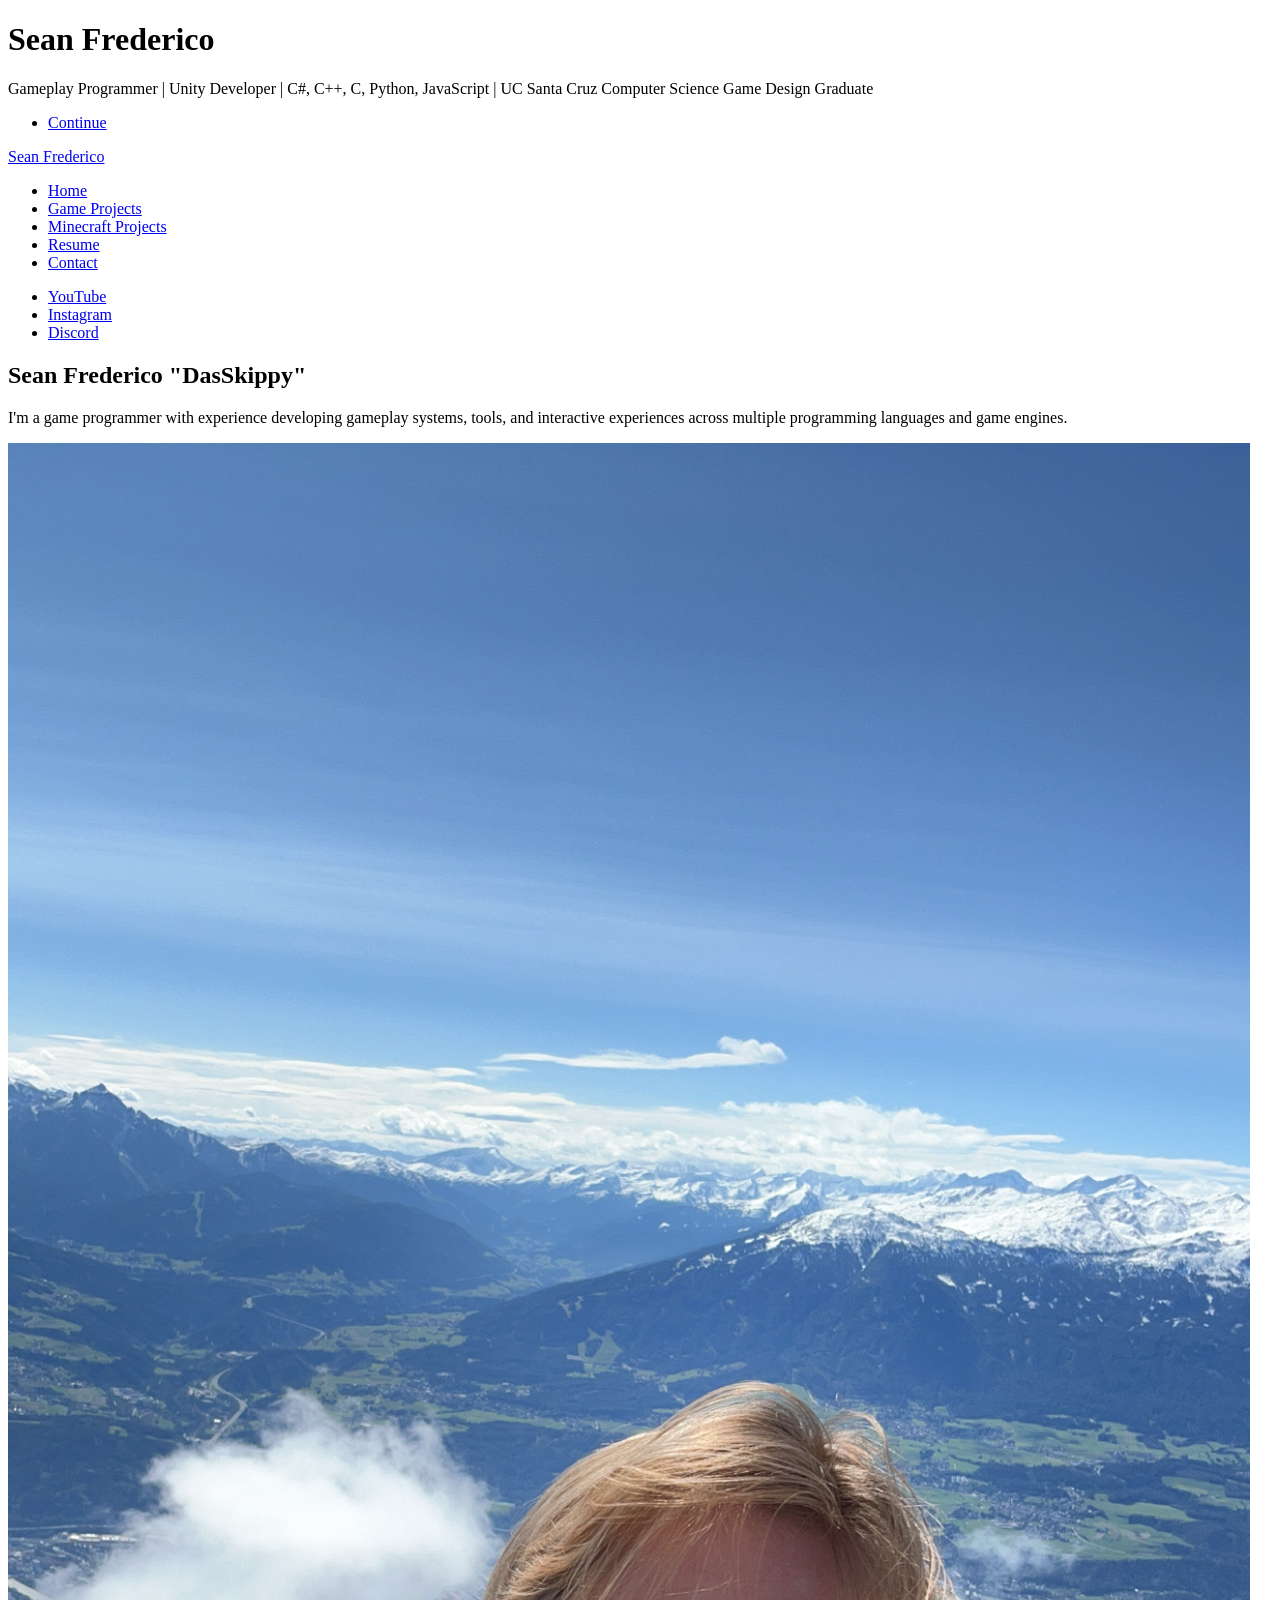
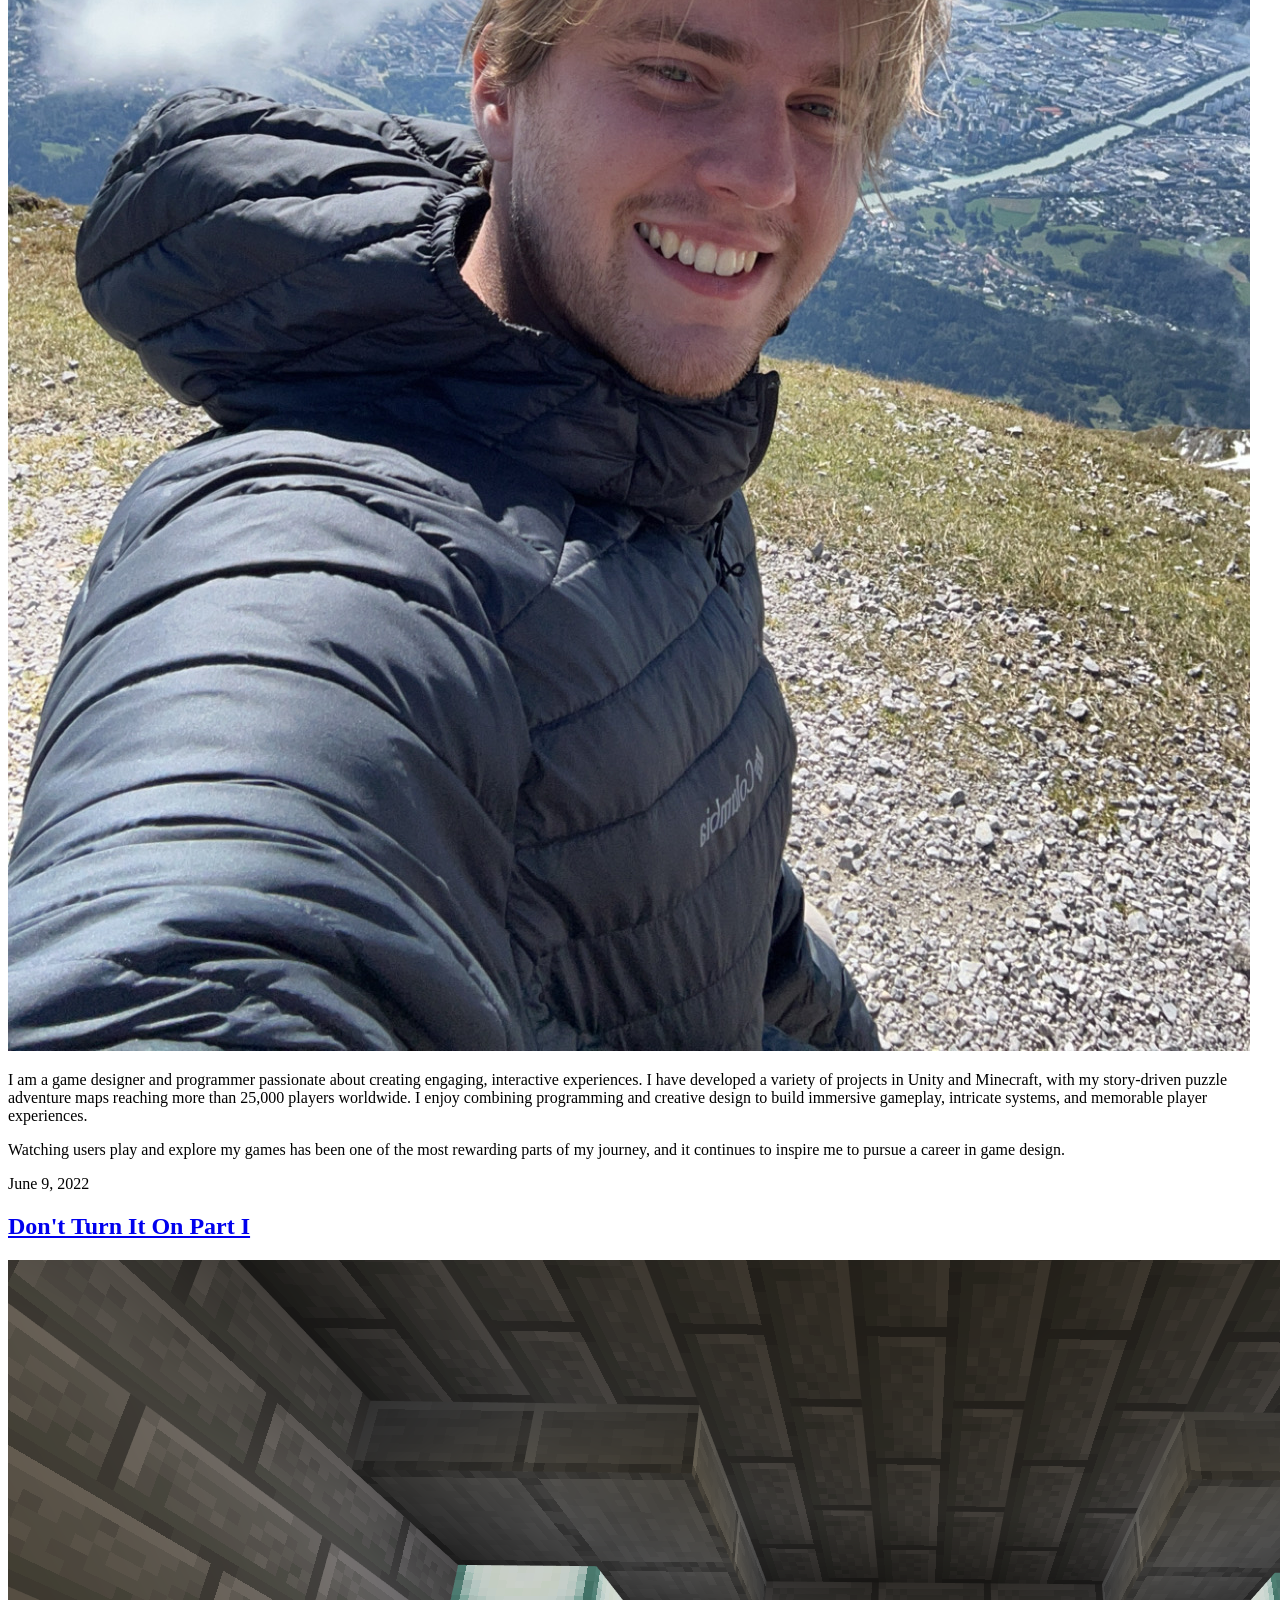
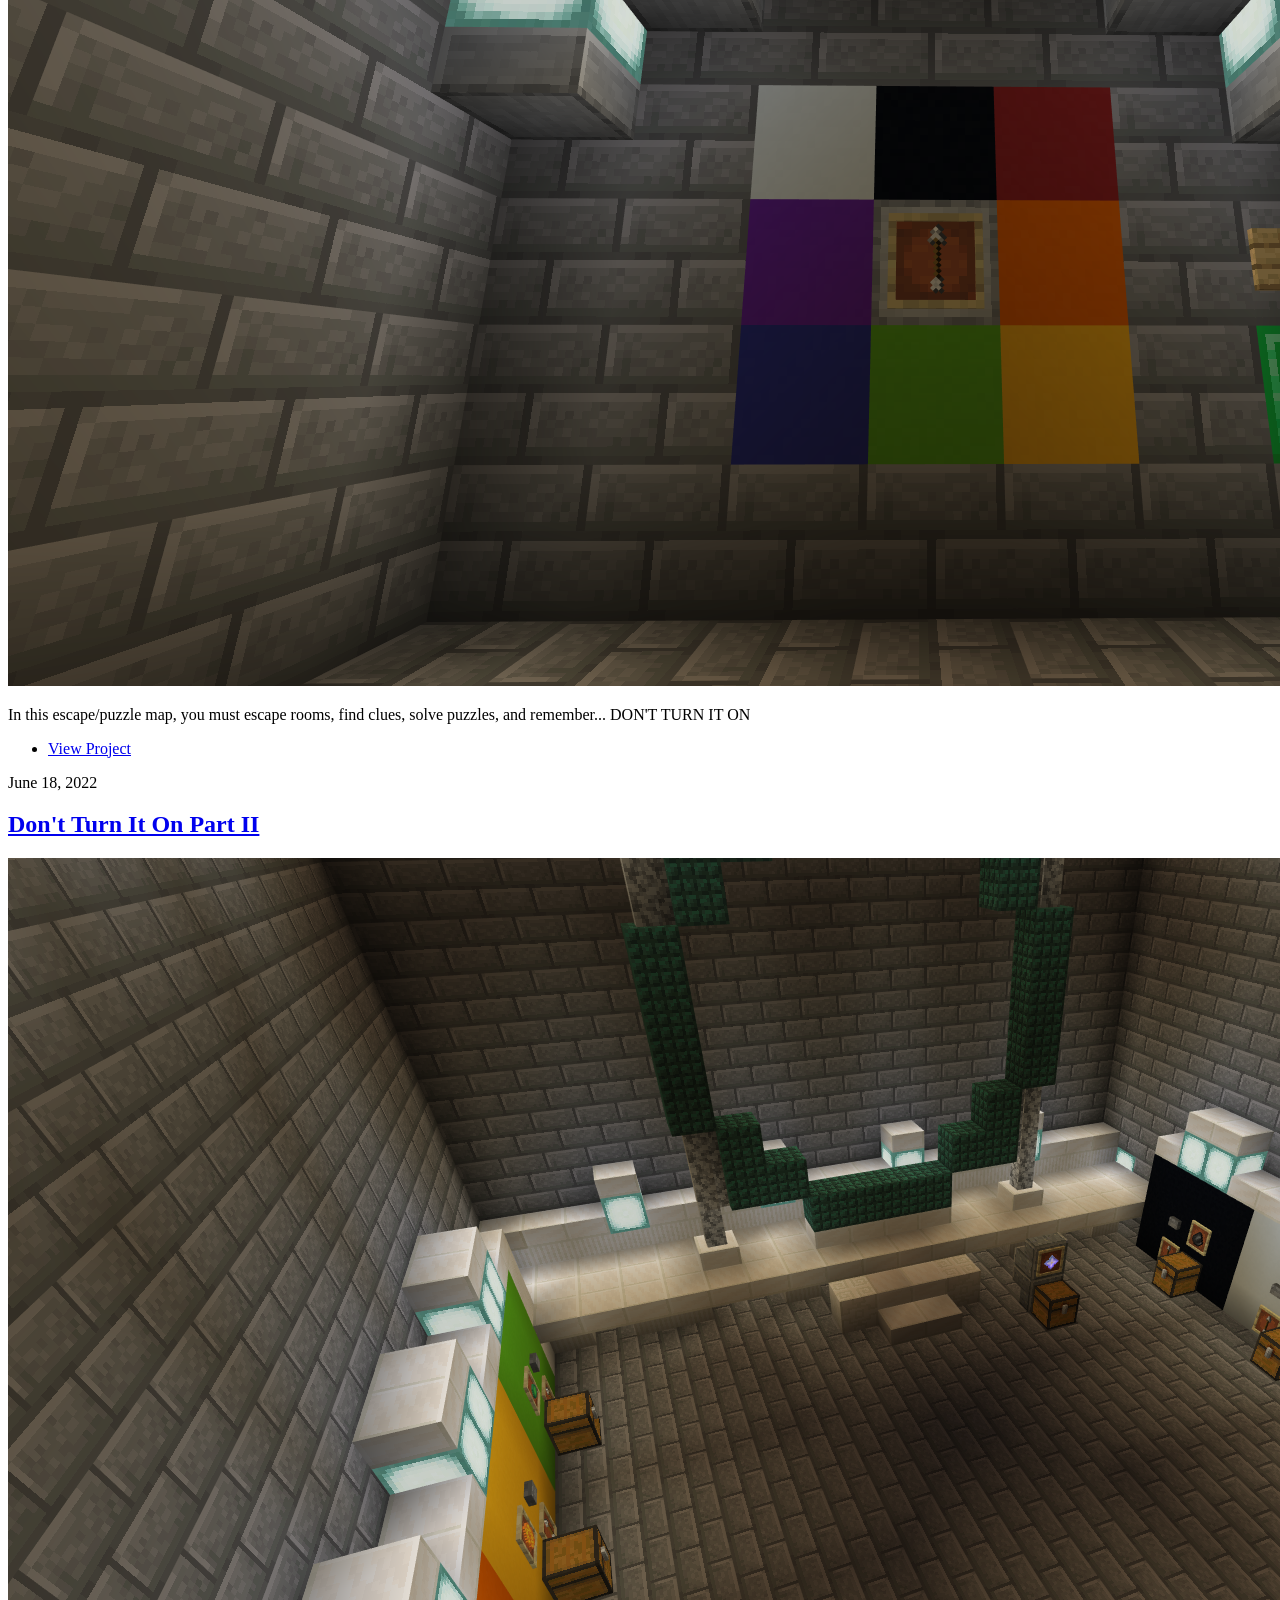
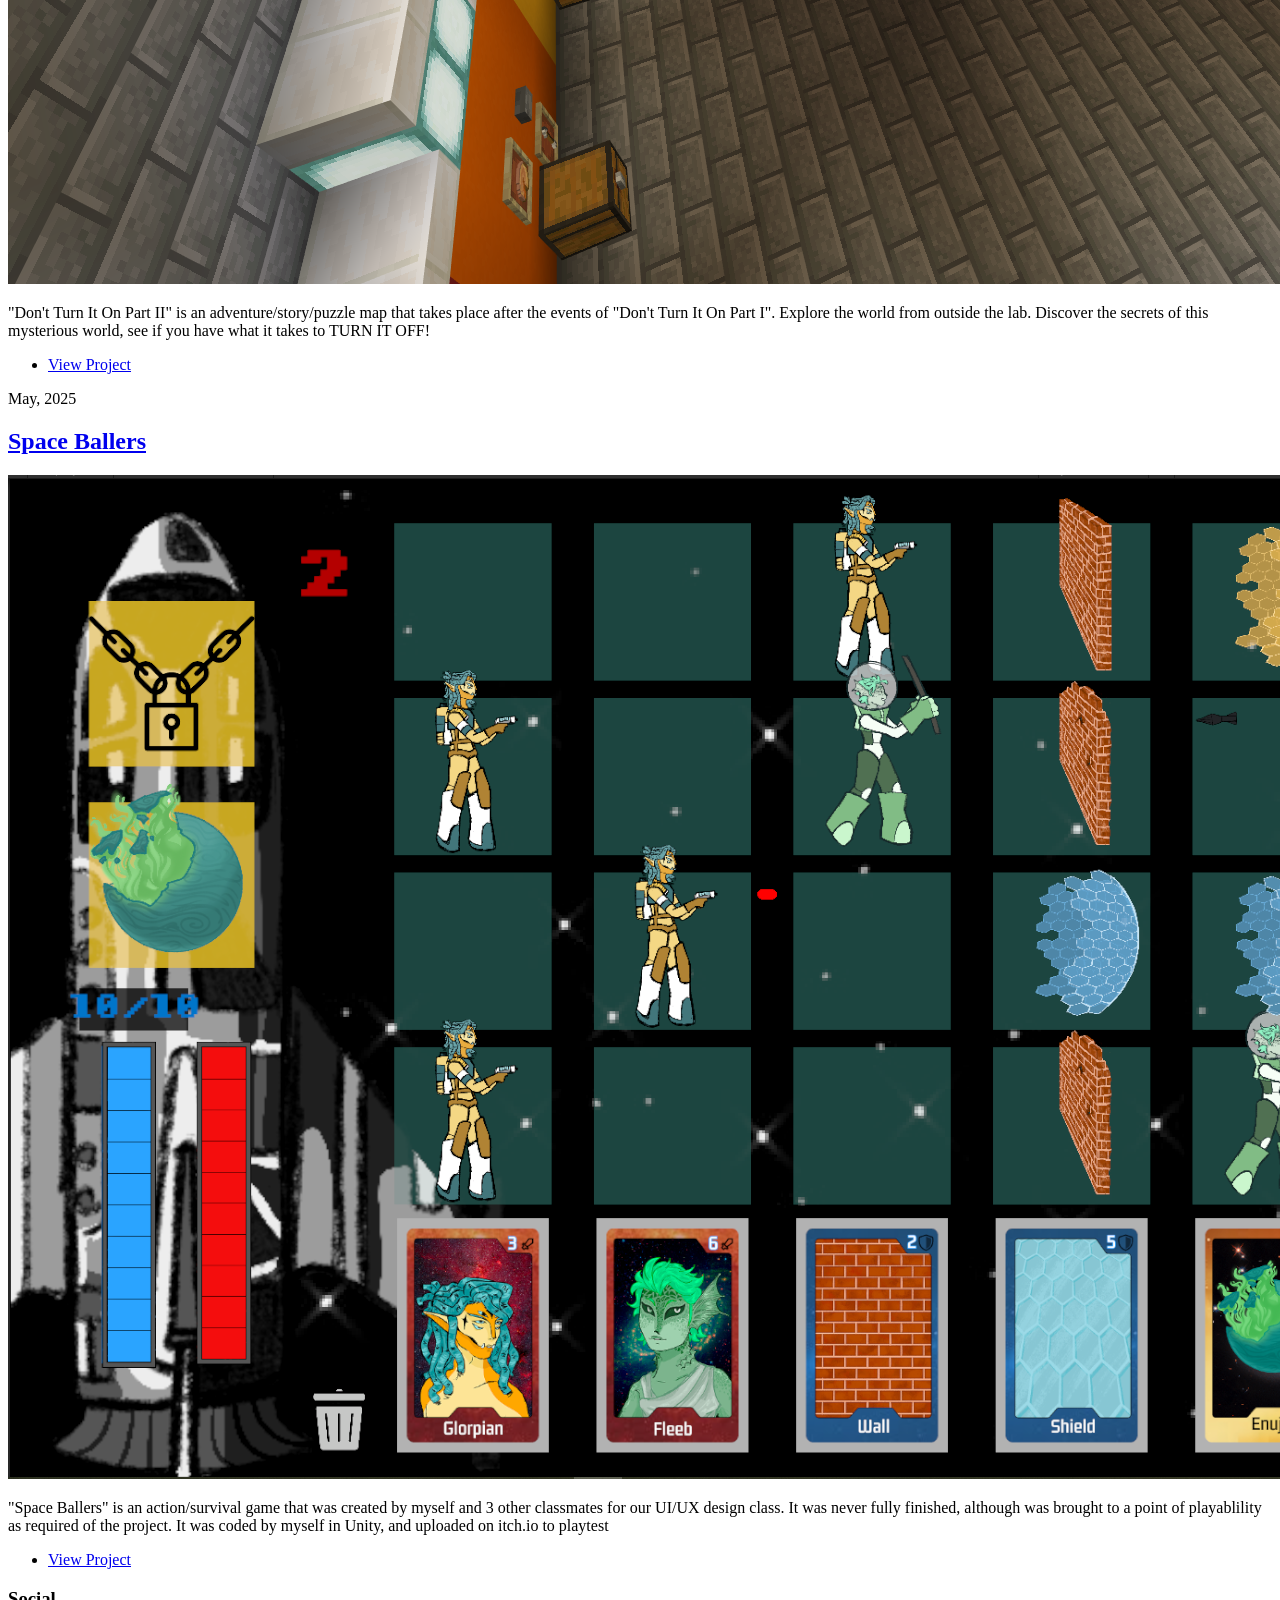
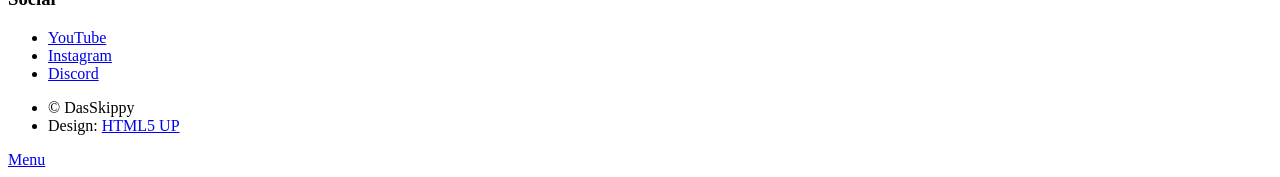
==== commit aa7be0ad: "Revise index.html with updated author information Updated the content and structure of the index.htm" ====
--- a/index.html
+++ b/index.html
@@ -55,13 +55,13 @@
 						<!-- Post -->
 							<section class="post">
 								<header class="major">
-									<h1>About Sean "DasSkippy" Frederico<br />
+									<h1>Sean Frederico "DasSkippy"<br />
 									</h1>
-									<p>I am a male American Computer Game Design Student studying at University of California Santa Cruz</p>
+									<p>I'm a game programmer with experience developing gameplay systems, tools, and interactive experiences across multiple programming languages and game engines.</p>
 								</header>
 								<div class="image main"><img src="images/IMG_3006.JPG" alt="" /></div>
-								<p>I am a game designer and developer with a passion for creating engaging interactive experiences. I have built several projects in Unity and Minecraft, which have been played by over 25,000 players worldwide. I am experienced in C, C#, Unity, and Blender, and I enjoy combining technical skills with creativity to bring stories to life.</p>
-								<p>Watching players explore and enjoy my games has been one of the most rewarding parts of my journey, and it continues to inspire me to pursue a career in game design.</p>
+								<p>I am a game designer and programmer passionate about creating engaging, interactive experiences. I have developed a variety of projects in Unity and Minecraft, with my story-driven puzzle adventure maps reaching more than 25,000 players worldwide. I enjoy combining programming and creative design to build immersive gameplay, intricate systems, and memorable player experiences.</p>
+								<p>Watching users play and explore my games has been one of the most rewarding parts of my journey, and it continues to inspire me to pursue a career in game design.</p>
 							</section>
 
 						<!-- Posts -->
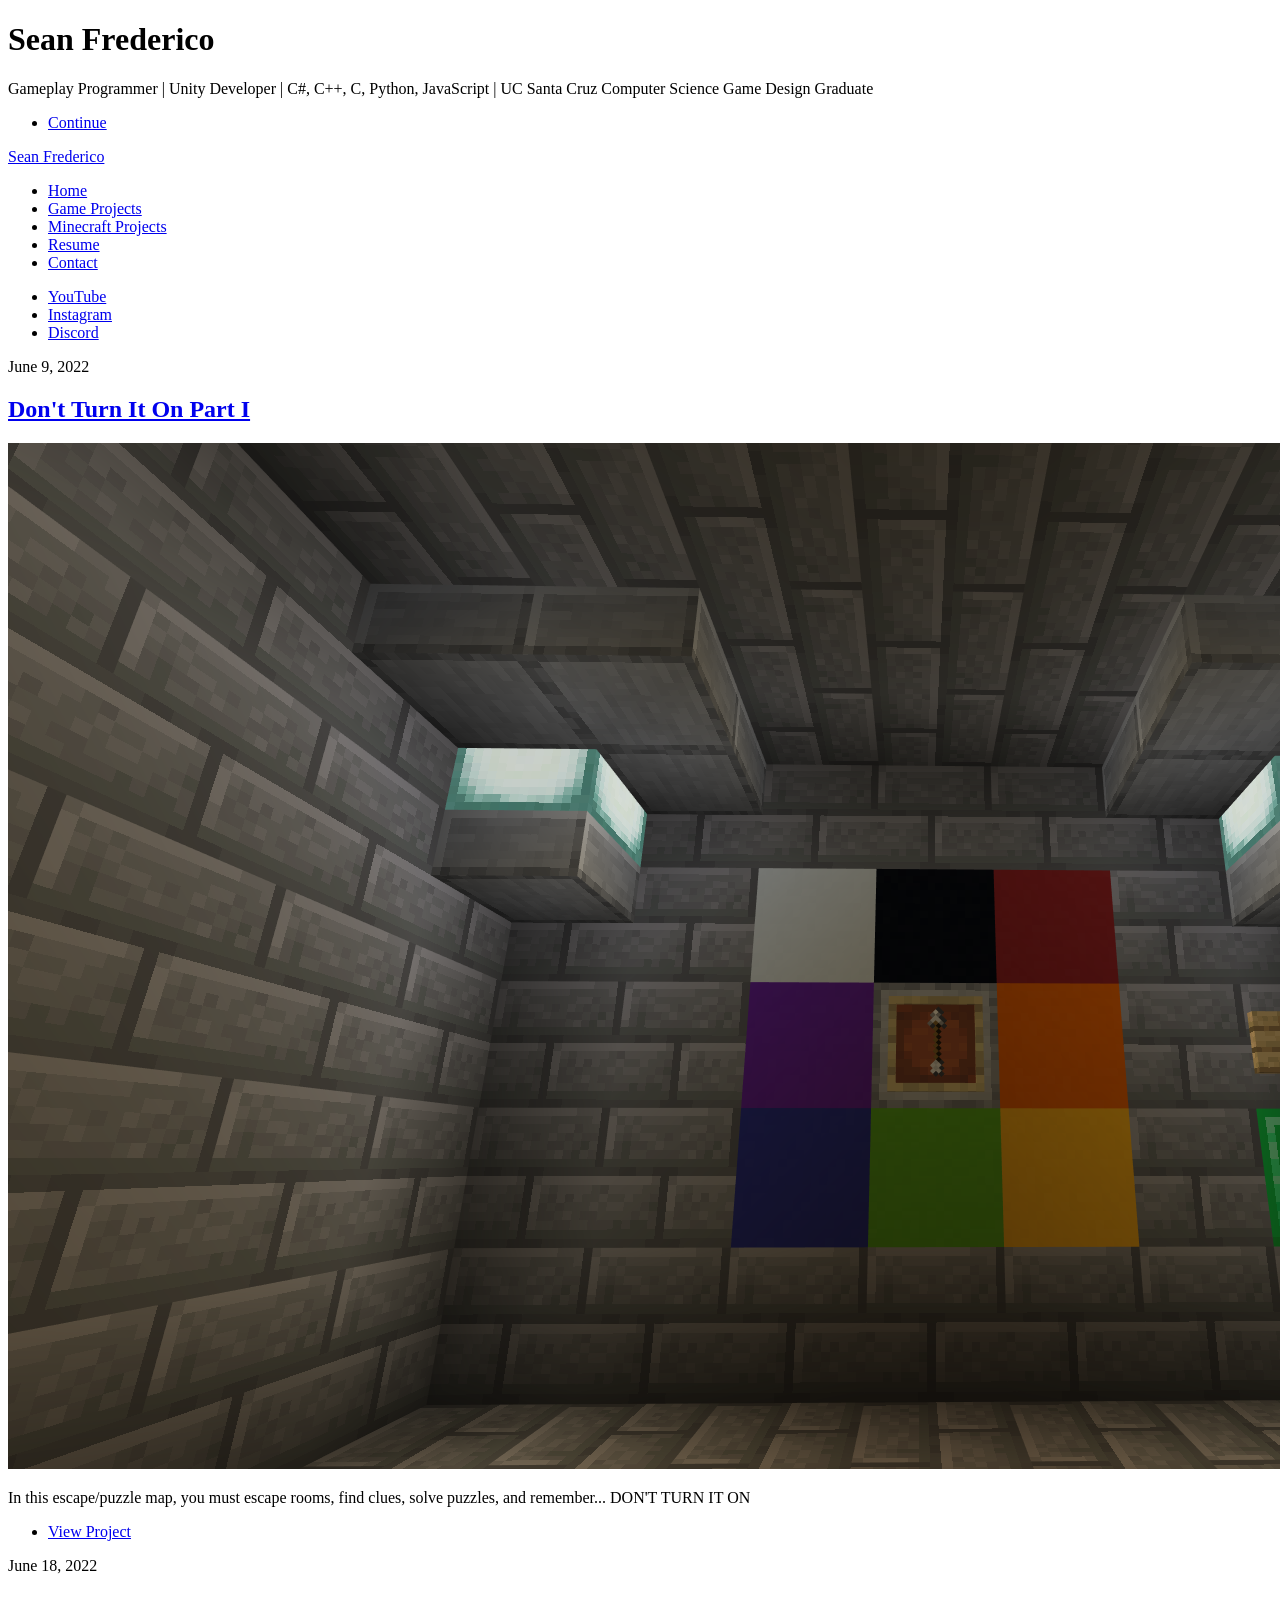
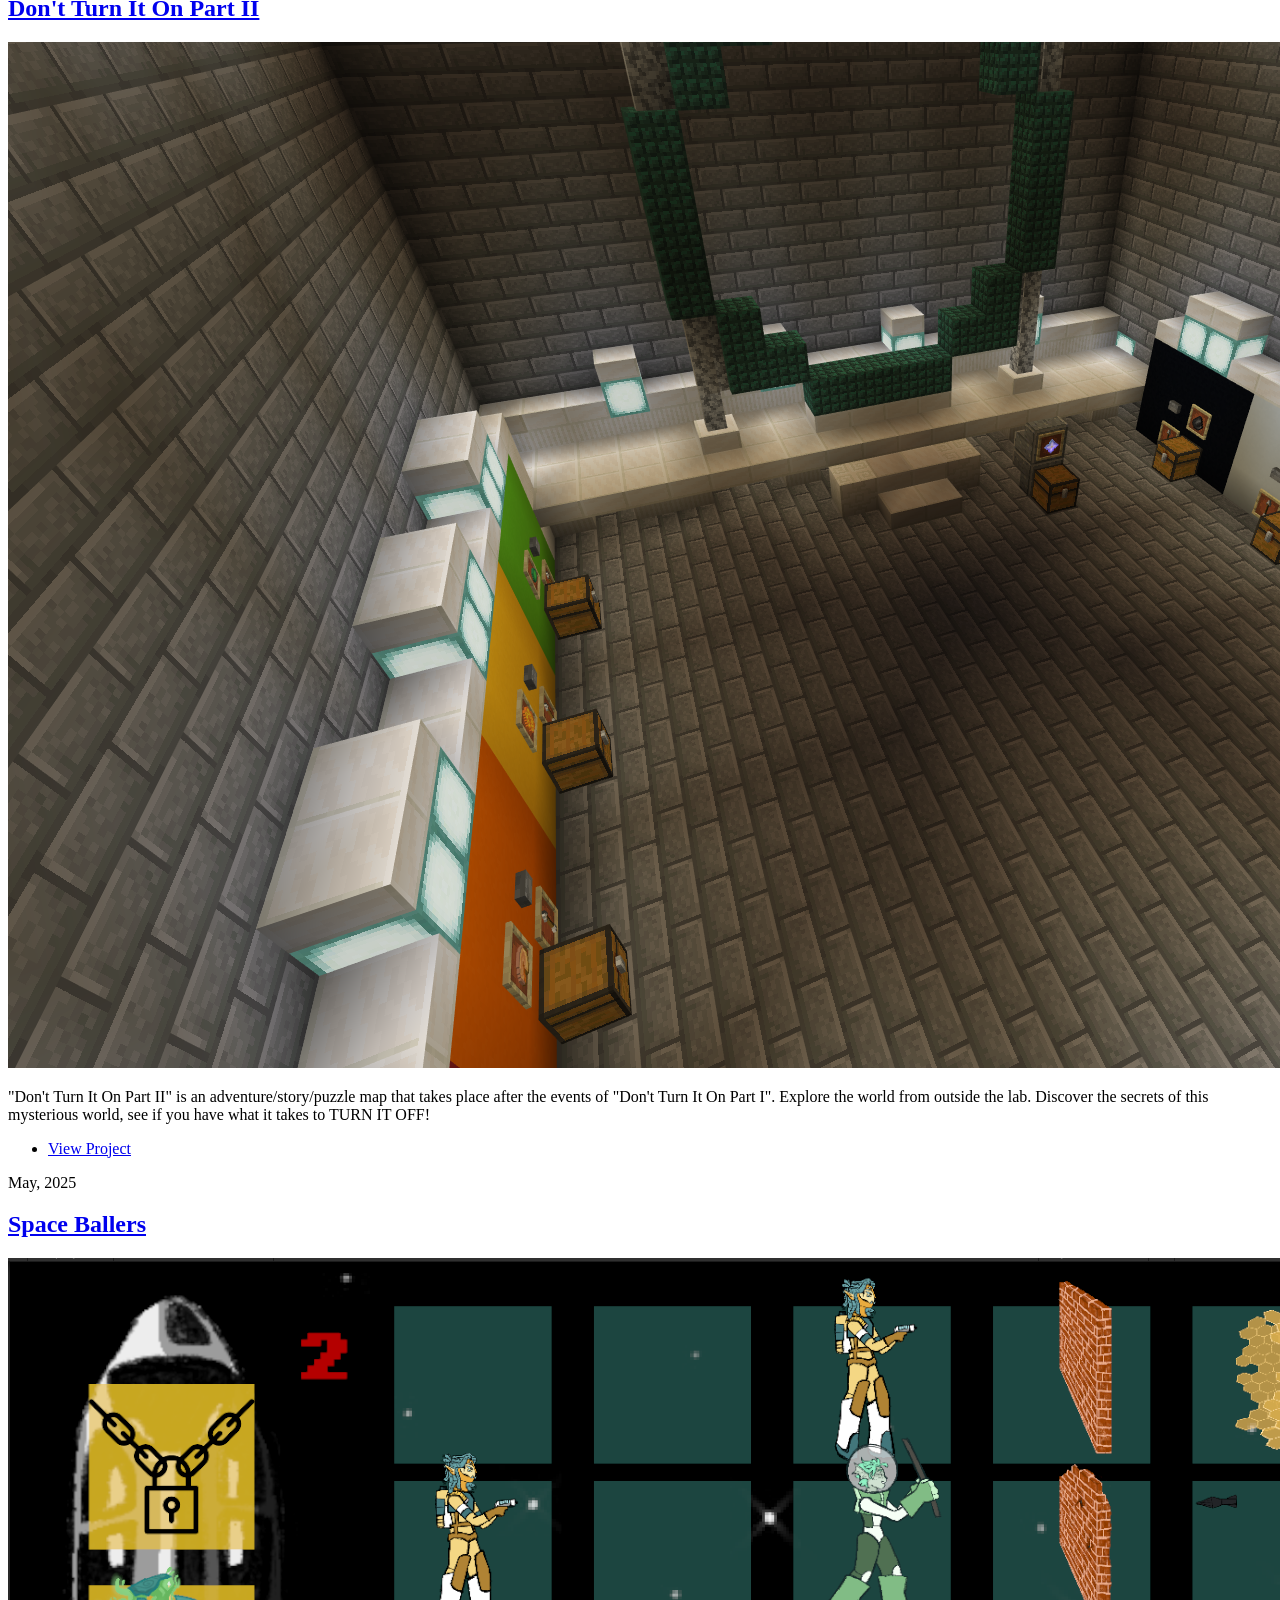
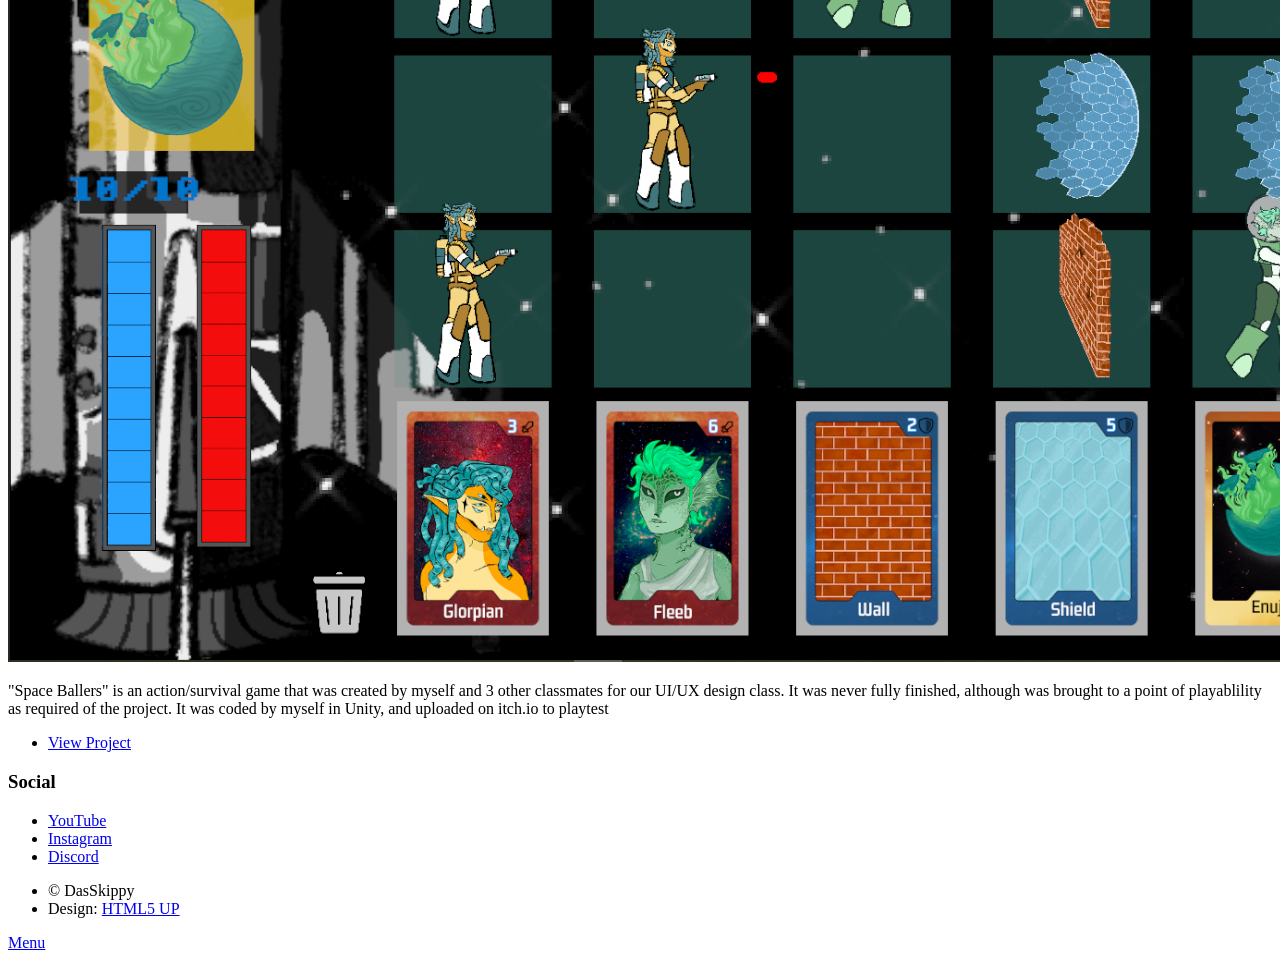
==== commit 1f4b105e: "Fix HTML formatting and clean up content" ====
--- a/index.html
+++ b/index.html
@@ -53,19 +53,11 @@
 					<div id="main">
 
 						<!-- Post -->
-							<section class="post">
-								<header class="major">
-									<h1>Sean Frederico "DasSkippy"<br />
-									</h1>
-									<p>I'm a game programmer with experience developing gameplay systems, tools, and interactive experiences across multiple programming languages and game engines.</p>
-								</header>
-								<div class="image main"><img src="images/IMG_3006.JPG" alt="" /></div>
-								<p>I am a game designer and programmer passionate about creating engaging, interactive experiences. I have developed a variety of projects in Unity and Minecraft, with my story-driven puzzle adventure maps reaching more than 25,000 players worldwide. I enjoy combining programming and creative design to build immersive gameplay, intricate systems, and memorable player experiences.</p>
-								<p>Watching users play and explore my games has been one of the most rewarding parts of my journey, and it continues to inspire me to pursue a career in game design.</p>
-							</section>
+							
 
 						<!-- Posts -->
 							<section class="posts">
+								
 								<article>
 									<header>
 										<span class="date">June 9, 2022</span>
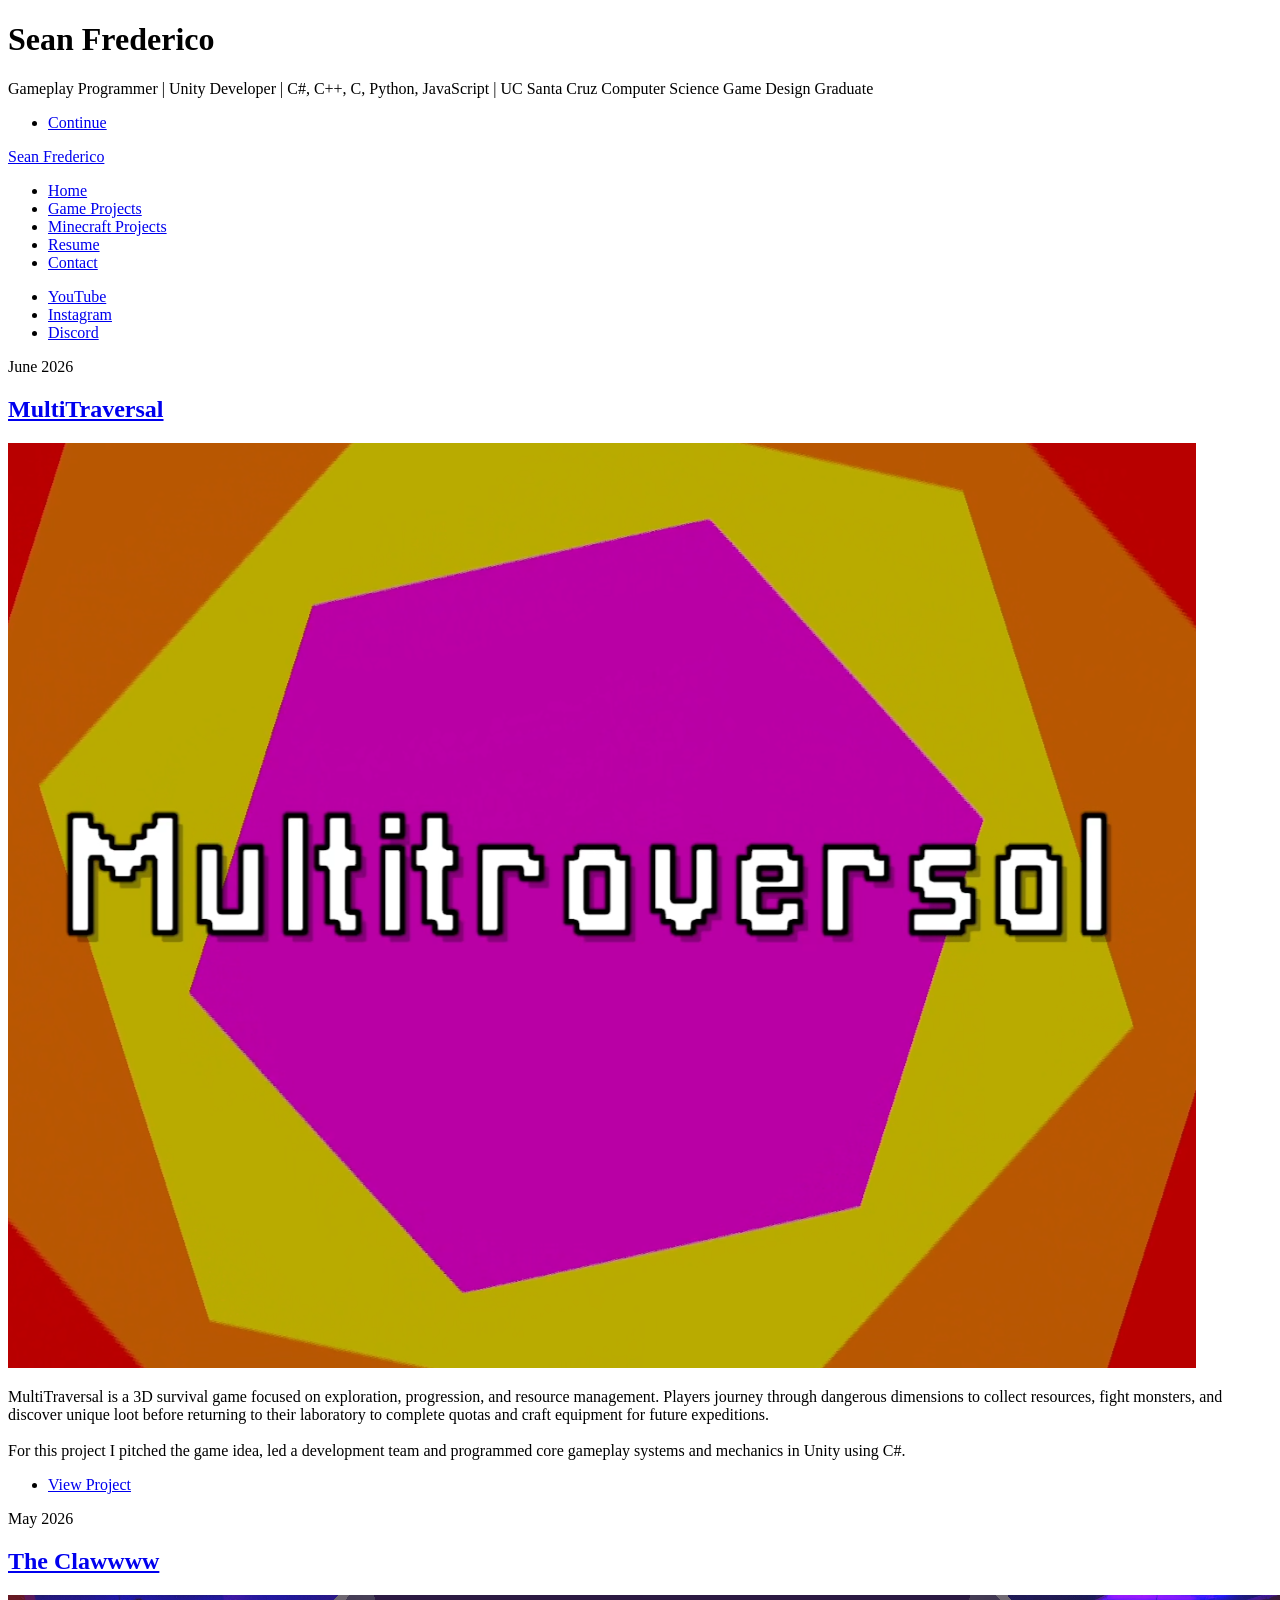
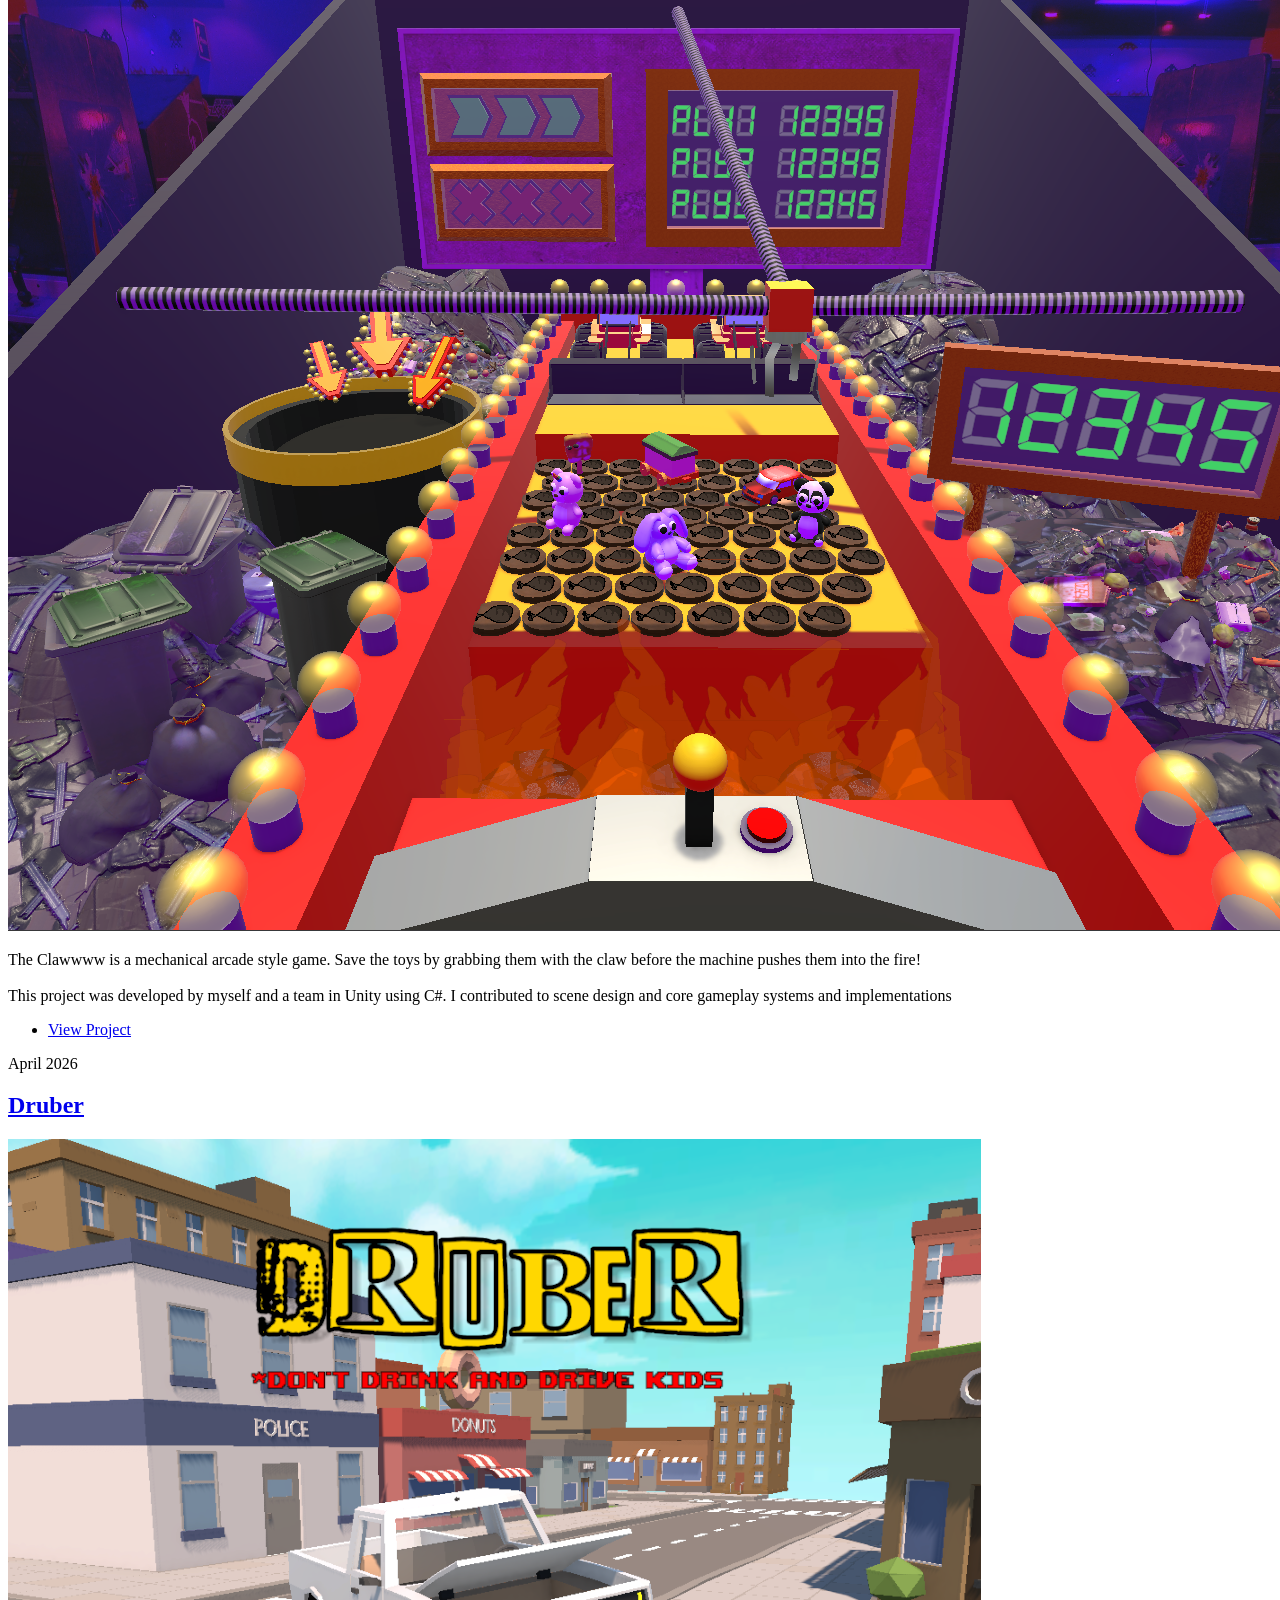
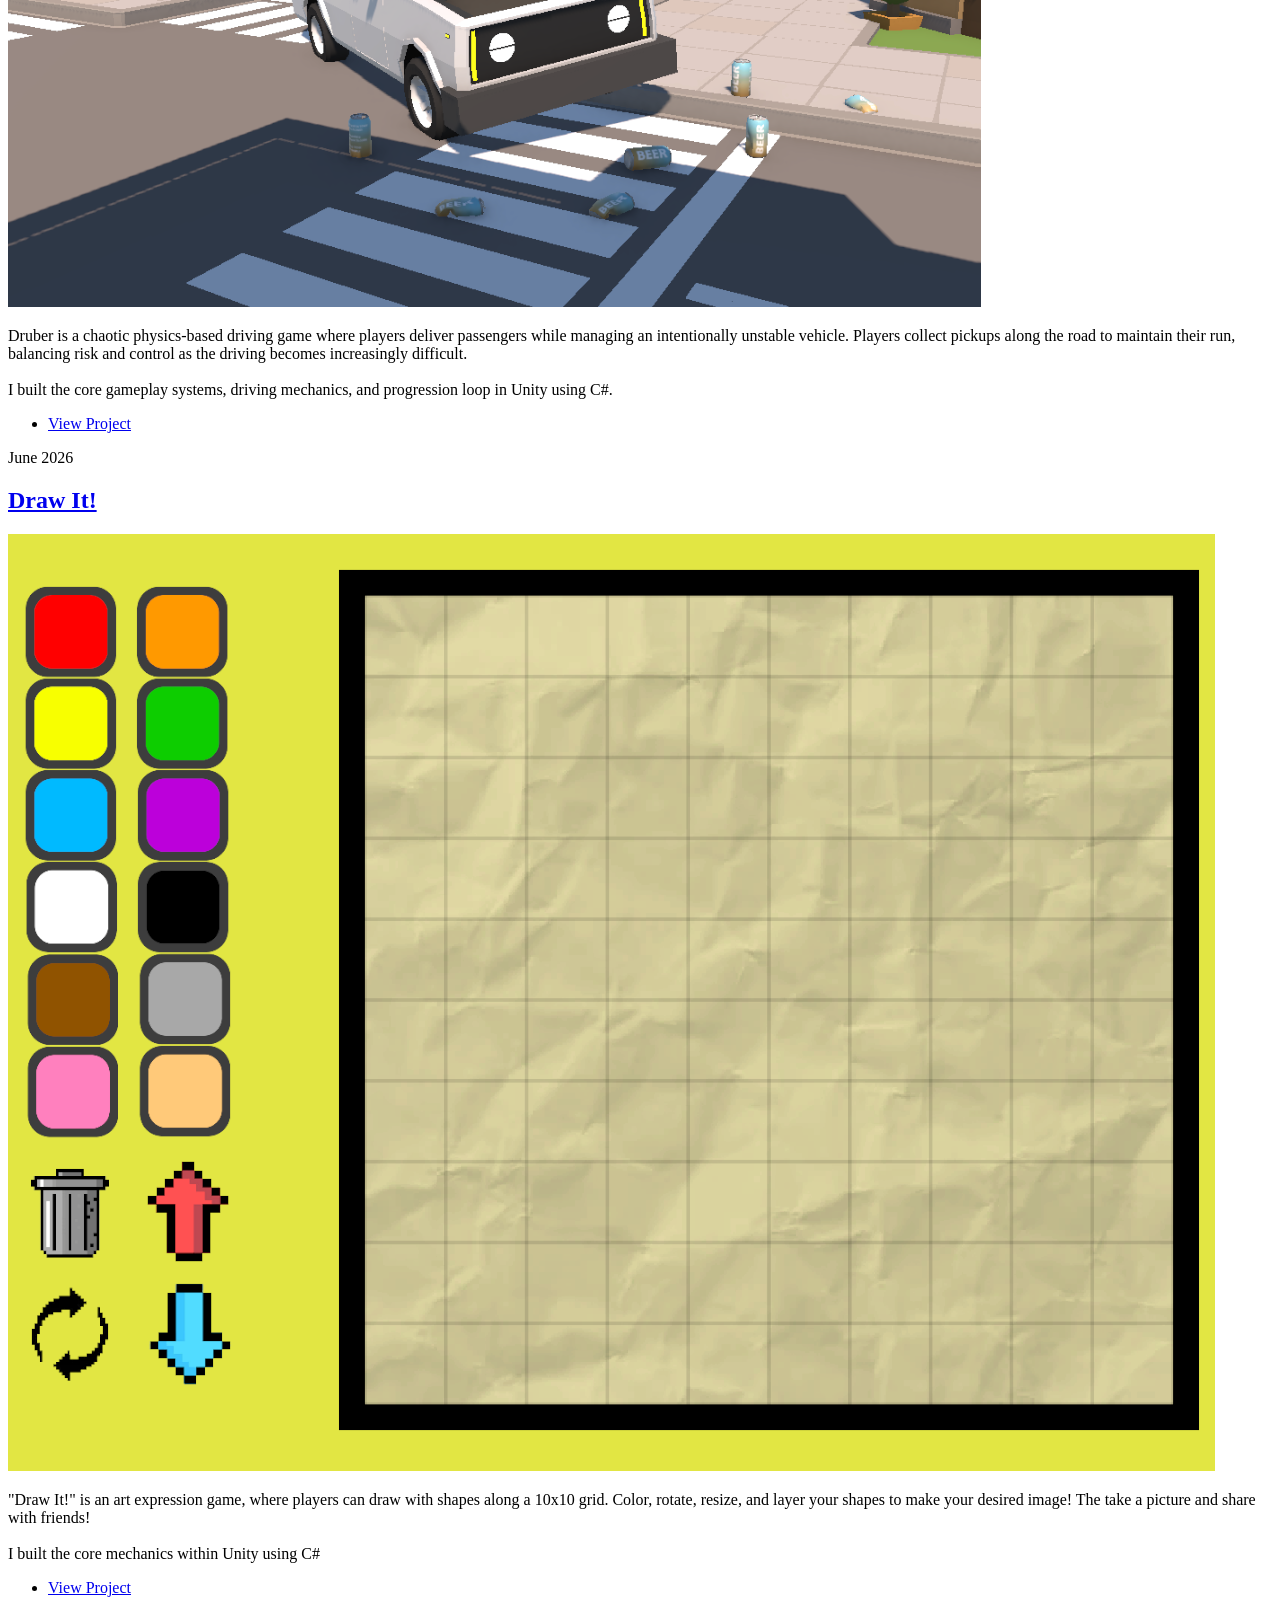
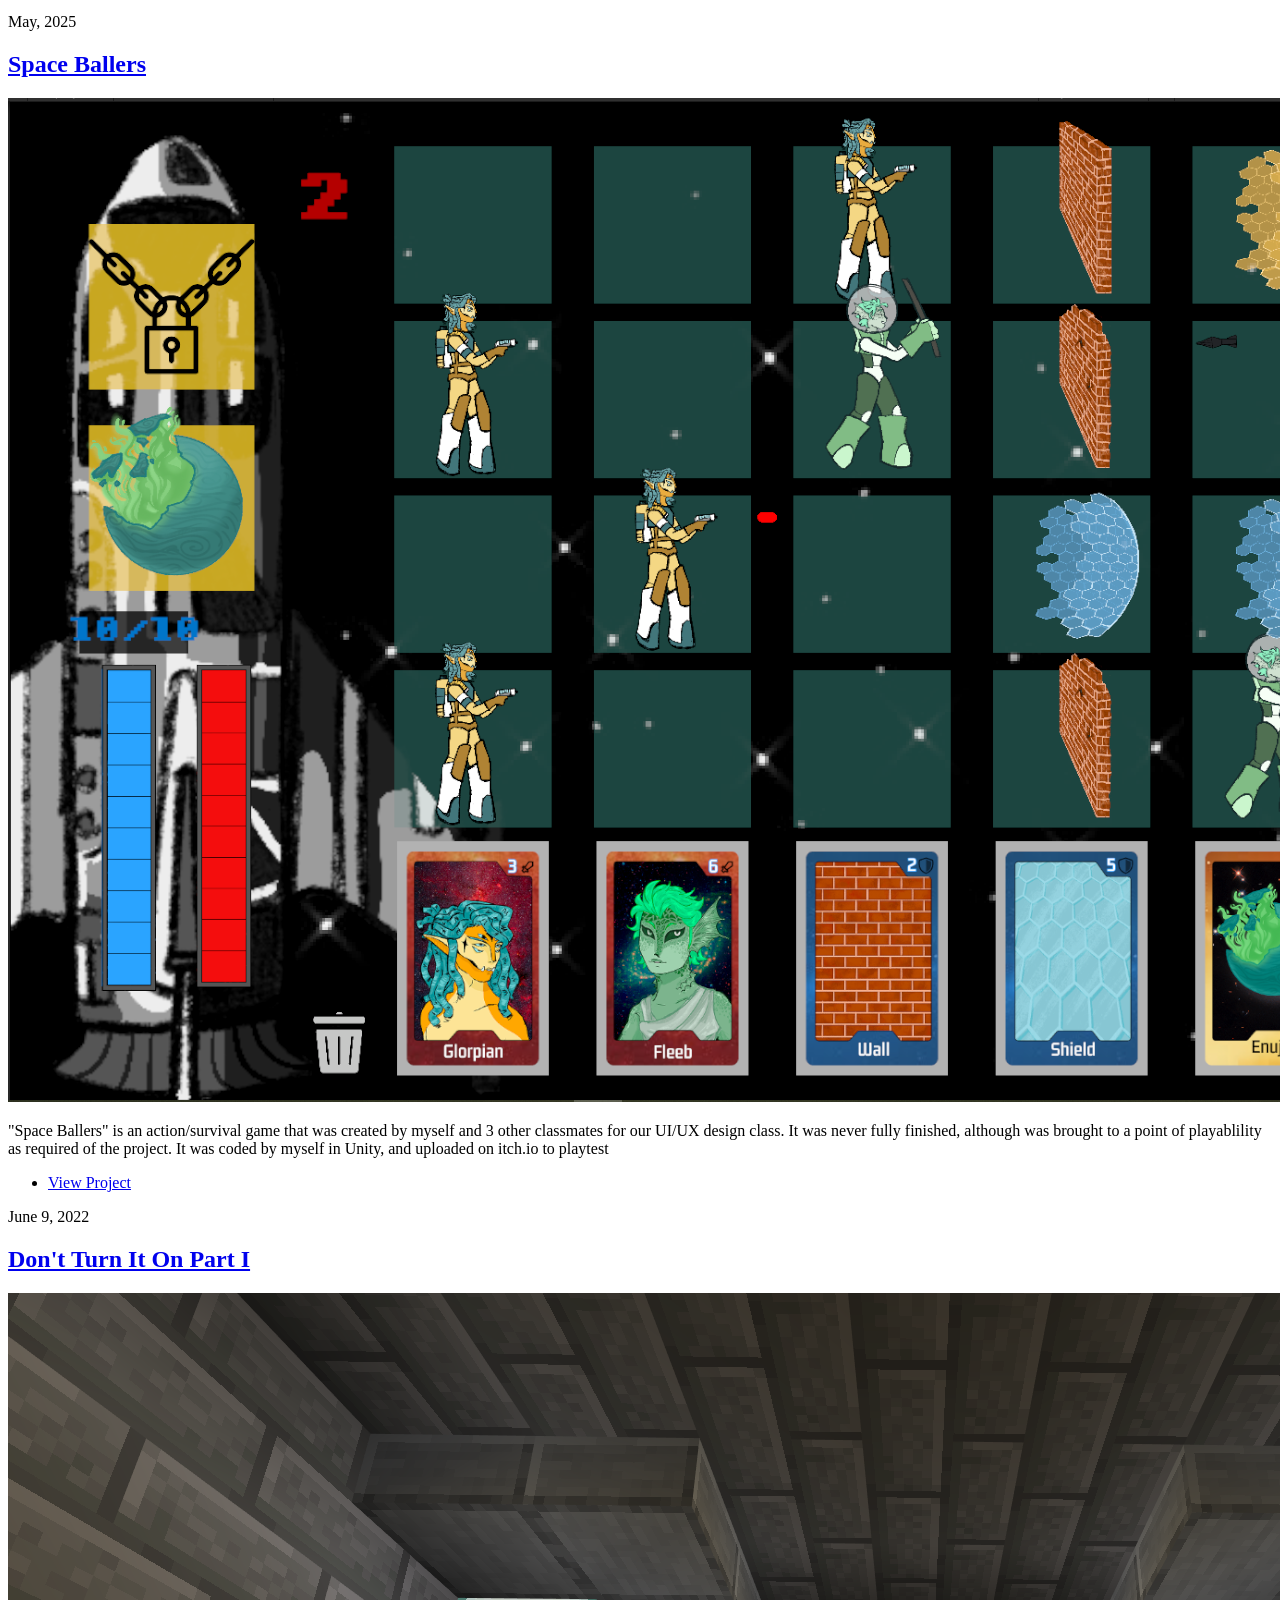
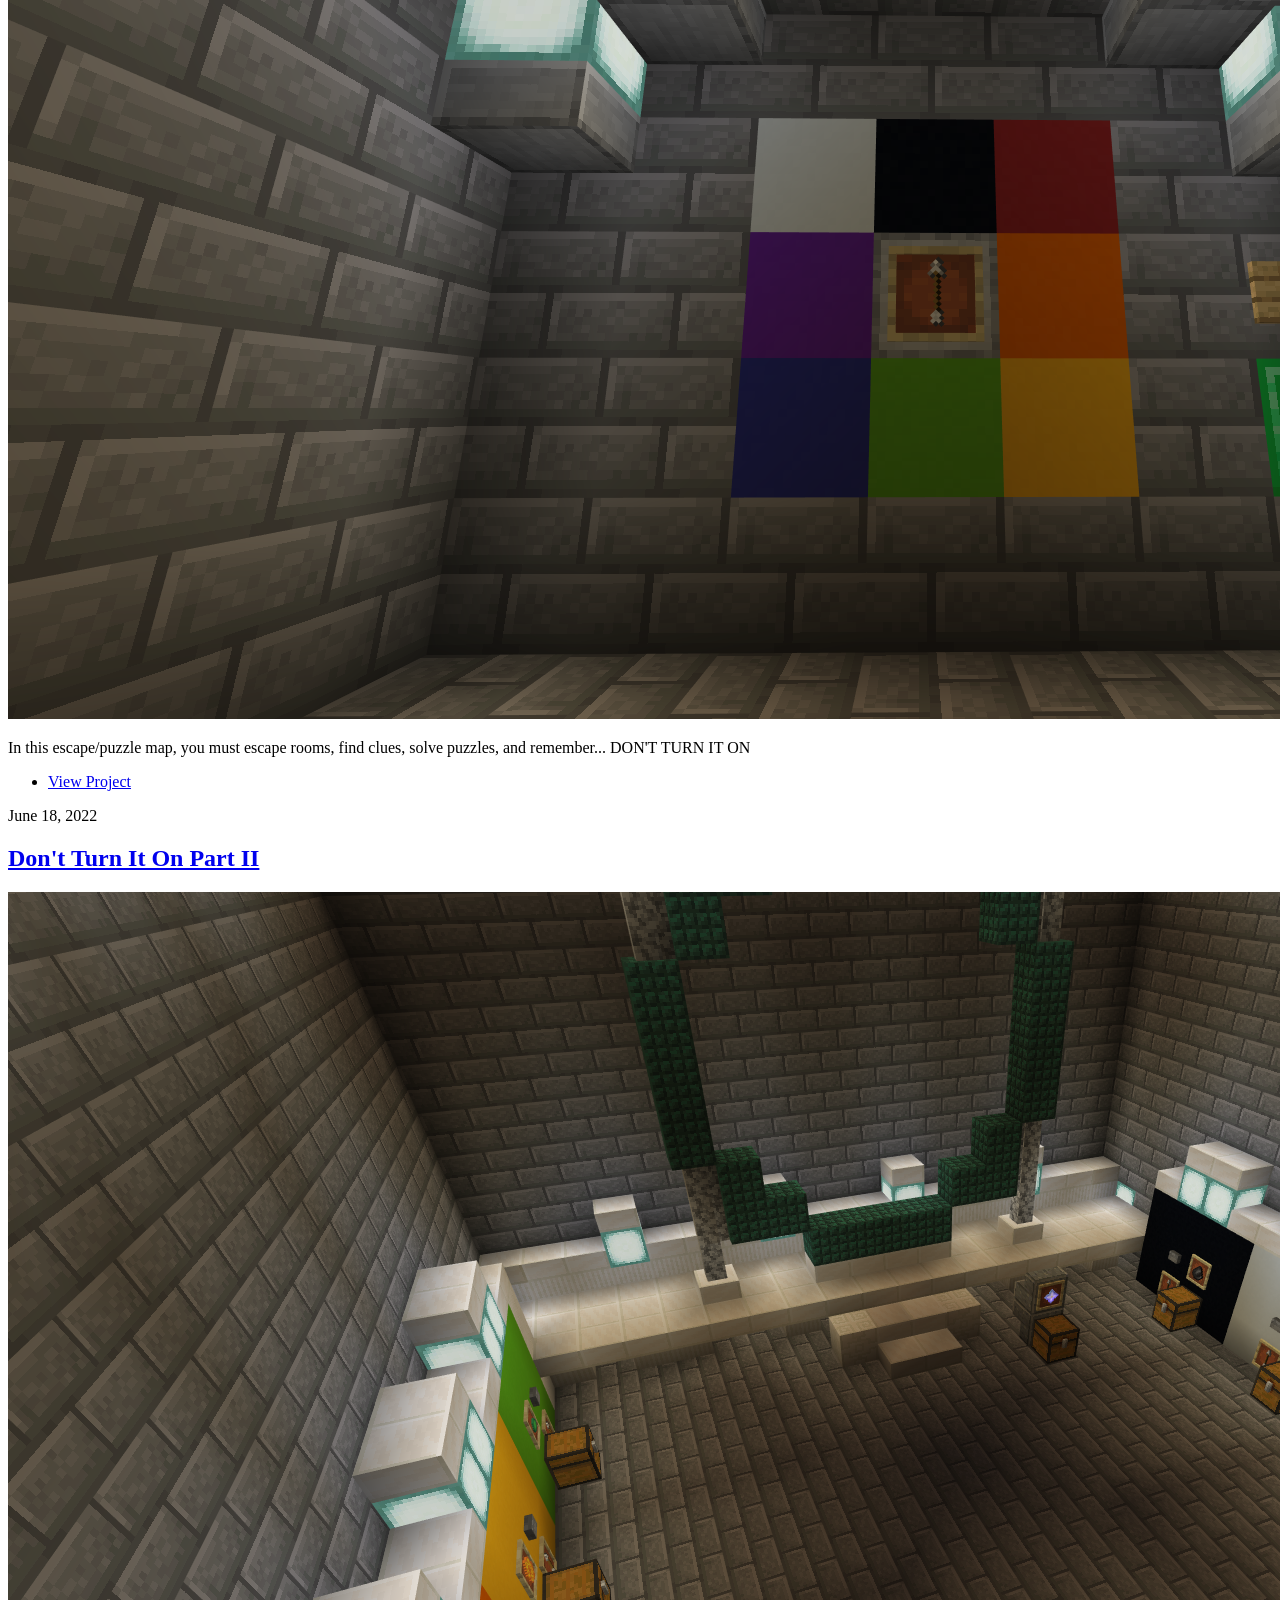
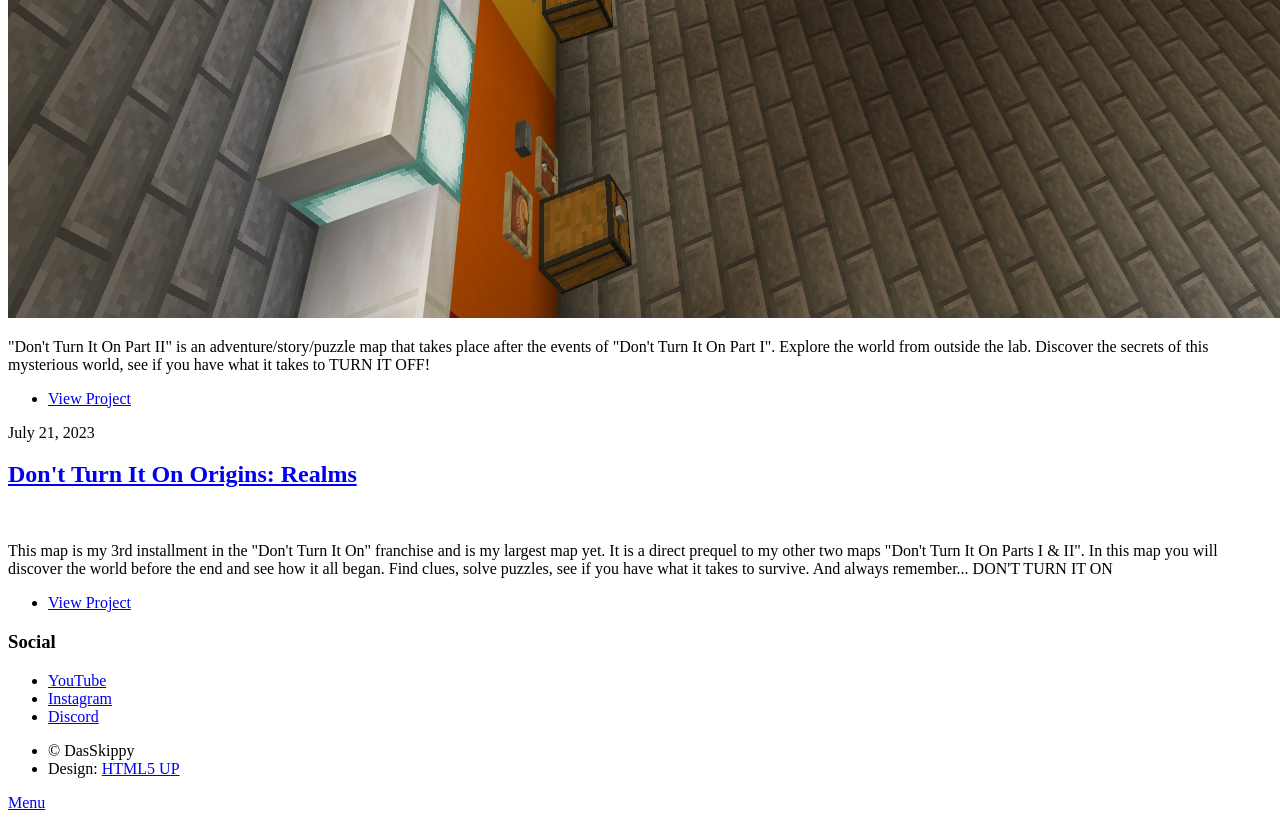
==== commit 62619bee: "Revise index.html with new project information Updated project details and added new game entries." ====
--- a/index.html
+++ b/index.html
@@ -57,7 +57,66 @@
 
 						<!-- Posts -->
 							<section class="posts">
-								
+								<article>
+									<header>
+										<span class="date">June 2026</span>
+										<h2><a href="https://dasskippy.itch.io/multitraversal">MultiTraversal<br />
+										</a></h2>
+									</header>
+									<a href="https://dasskippy.itch.io/multitraversal" class="image fit"><img src="images/multitraversal.PNG" alt="" /></a>
+									<p>MultiTraversal is a 3D survival game focused on exploration, progression, and resource management. Players journey through dangerous dimensions to collect resources, fight monsters, and discover unique loot before returning to their laboratory to complete quotas and craft equipment for future expeditions.<br><br>For this project I pitched the game idea, led a development team and programmed core gameplay systems and mechanics in Unity using C#.</p>
+									<ul class="actions special">
+										<li><a href="https://dasskippy.itch.io/multitraversal" class="button">View Project</a></li>
+									</ul>
+								</article>
+								<article>
+									<header>
+										<span class="date">May 2026</span>
+										<h2><a href="https://dasskippy.itch.io/the-clawwww">The Clawwww<br />
+										</a></h2>
+									</header>
+									<a href="https://dasskippy.itch.io/the-clawwww" class="image fit"><img src="images/claw.PNG" alt="" /></a>
+									<p>The Clawwww is a mechanical arcade style game. Save the toys by grabbing them with the claw before the machine pushes them into the fire!<br><br>This project was developed by myself and a team in Unity using C#. I contributed to scene design and core gameplay systems and implementations</p>
+									<ul class="actions special">
+										<li><a href="https://dasskippy.itch.io/the-clawwww" class="button">View Project</a></li>
+									</ul>
+								</article>
+								<article>
+									<header>
+										<span class="date">April 2026</span>
+										<h2><a href="https://dasskippy.itch.io/druber">Druber<br />
+										</a></h2>
+									</header>
+									<a href="https://dasskippy.itch.io/druber" class="image fit"><img src="images/druber.PNG" alt="" /></a>
+									<p>Druber is a chaotic physics-based driving game where players deliver passengers while managing an intentionally unstable vehicle. Players collect pickups along the road to maintain their run, balancing risk and control as the driving becomes increasingly difficult.<br><br>I built the core gameplay systems, driving mechanics, and progression loop in Unity using C#.</p>
+									<ul class="actions special">
+										<li><a href="https://dasskippy.itch.io/druber" class="button">View Project</a></li>
+									</ul>
+								</article>
+                				<article>
+									<header>
+										<span class="date">June 2026</span>
+										<h2><a href="https://dasskippy.itch.io/draw-it">Draw It!<br />
+										</a></h2>
+									</header>
+									<a href="https://dasskippy.itch.io/draw-it" class="image fit"><img src="images/draw.PNG" alt="" /></a>
+									<p>"Draw It!" is an art expression game, where players can draw with shapes along a 10x10 grid. Color, rotate, resize, and layer your shapes to make your desired image! The take a picture and share with friends!<br><br>I built the core mechanics within Unity using C#</p>
+									<ul class="actions special">
+										<li><a href="https://dasskippy.itch.io/draw-it" class="button">View Project</a></li>
+									</ul>
+								</article>
+								<article>
+									<header>
+										<span class="date">May, 2025</span>
+										<h2><a href="https://dasskippy.itch.io/space-ballers">Space Ballers<br />
+										</a></h2>
+									</header>
+									<a href="https://dasskippy.itch.io/space-ballers" class="image fit"><img src="images/Capture.PNG" alt="" /></a>
+									<p> "Space Ballers" is an action/survival game that was created by myself and 3 other classmates for our UI/UX design class. It was never fully finished, although was brought to a point of playablility as required of the project. It was coded by myself in Unity, and uploaded on itch.io to playtest</p>
+									<ul class="actions special">
+										<li><a href="https://dasskippy.itch.io/space-ballers" class="button">View Project</a></li>
+									</ul>
+								</article>
 								<article>
 									<header>
 										<span class="date">June 9, 2022</span>
@@ -84,14 +143,16 @@
 								</article>
 								<article>
 									<header>
-										<span class="date">May, 2025</span>
-										<h2><a href="https://dasskippy.itch.io/space-ballers">Space Ballers<br />
-										</a></h2>
-									</header>
-									<a href="https://dasskippy.itch.io/space-ballers" class="image fit"><img src="images/Capture.PNG" alt="" /></a>
-									<p> "Space Ballers" is an action/survival game that was created by myself and 3 other classmates for our UI/UX design class. It was never fully finished, although was brought to a point of playablility as required of the project. It was coded by myself in Unity, and uploaded on itch.io to playtest</p>
-									<ul class="actions special">
-										<li><a href="https://dasskippy.itch.io/space-ballers" class="button">View Project</a></li>
+										<span class="date">July 21, 2023</span>
+										<h2><a href="https://www.minecraftmaps.com/49646-don-t-turn-it-on-origins-realms">Don't Turn It On Origins: Realms<br />
+										</a></h2>
+									</header>
+									<a href="https://www.minecraftmaps.com/49646-don-t-turn-it-on-origins-realms" class="image fit"><img src="images/Realms Main.png" alt="" /></a>
+									<p> This map is my 3rd installment in the "Don't Turn It On" franchise and is my largest map yet.
+									It is a direct prequel to my other two maps "Don't Turn It On Parts I & II". In this map you will discover the world before the
+									end and see how it all began. Find clues, solve puzzles, see if you have what it takes to survive. And always remember... DON'T TURN IT ON</p>
+									<ul class="actions special">
+										<li><a href="https://www.minecraftmaps.com/49646-don-t-turn-it-on-origins-realms" class="button">View Project</a></li>
 									</ul>
 								</article>
 
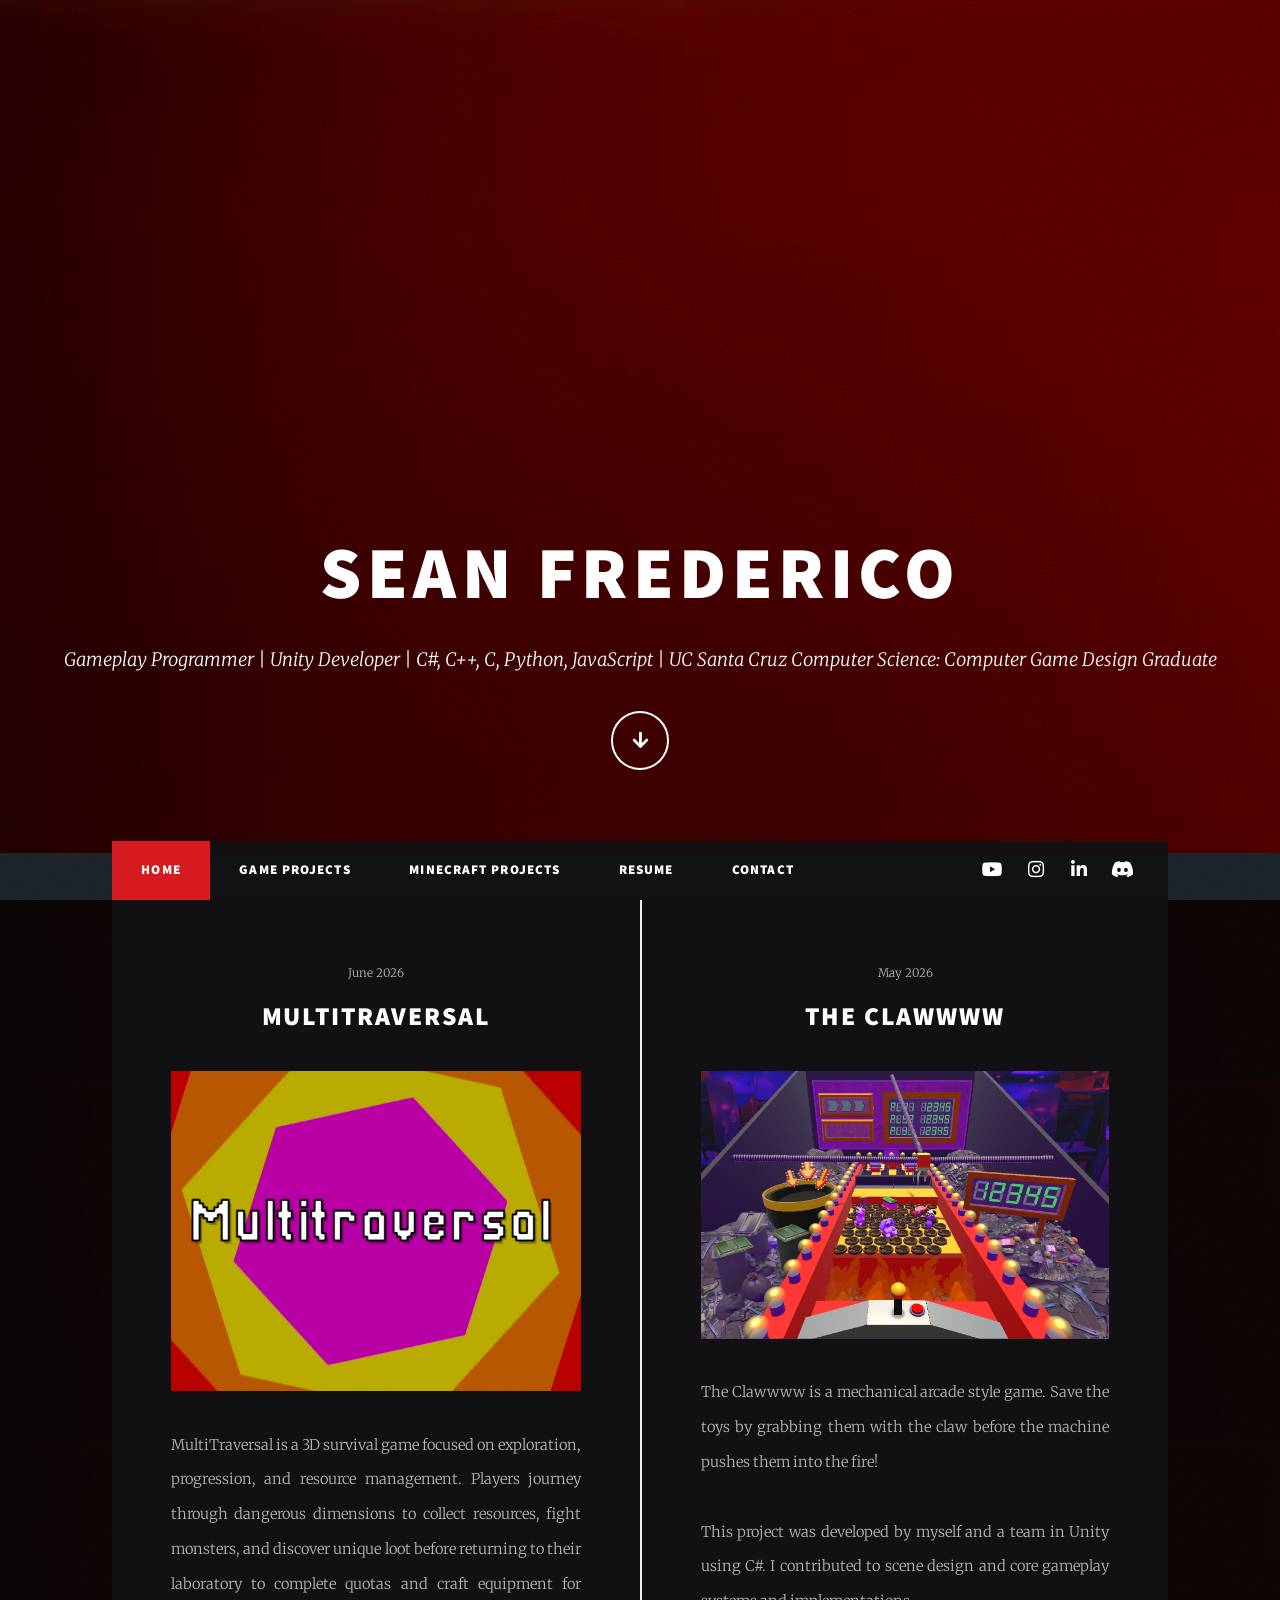
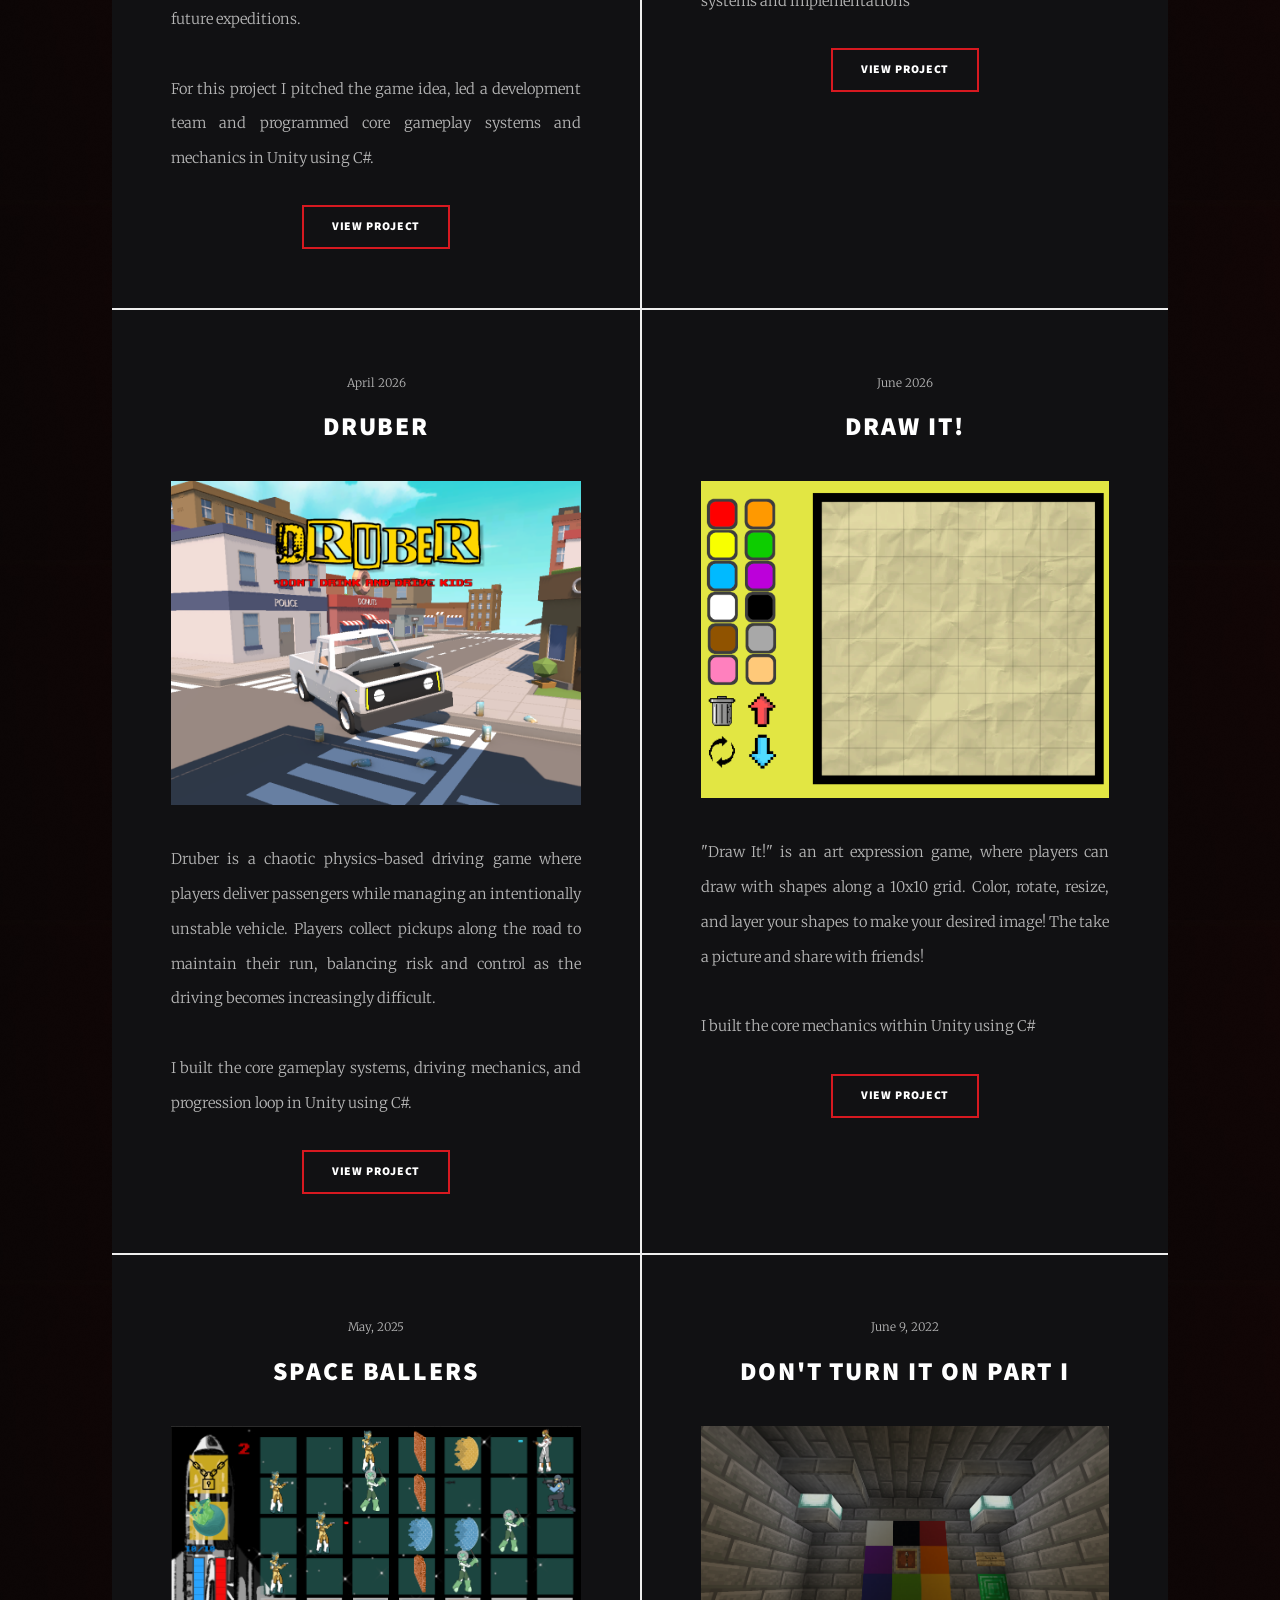
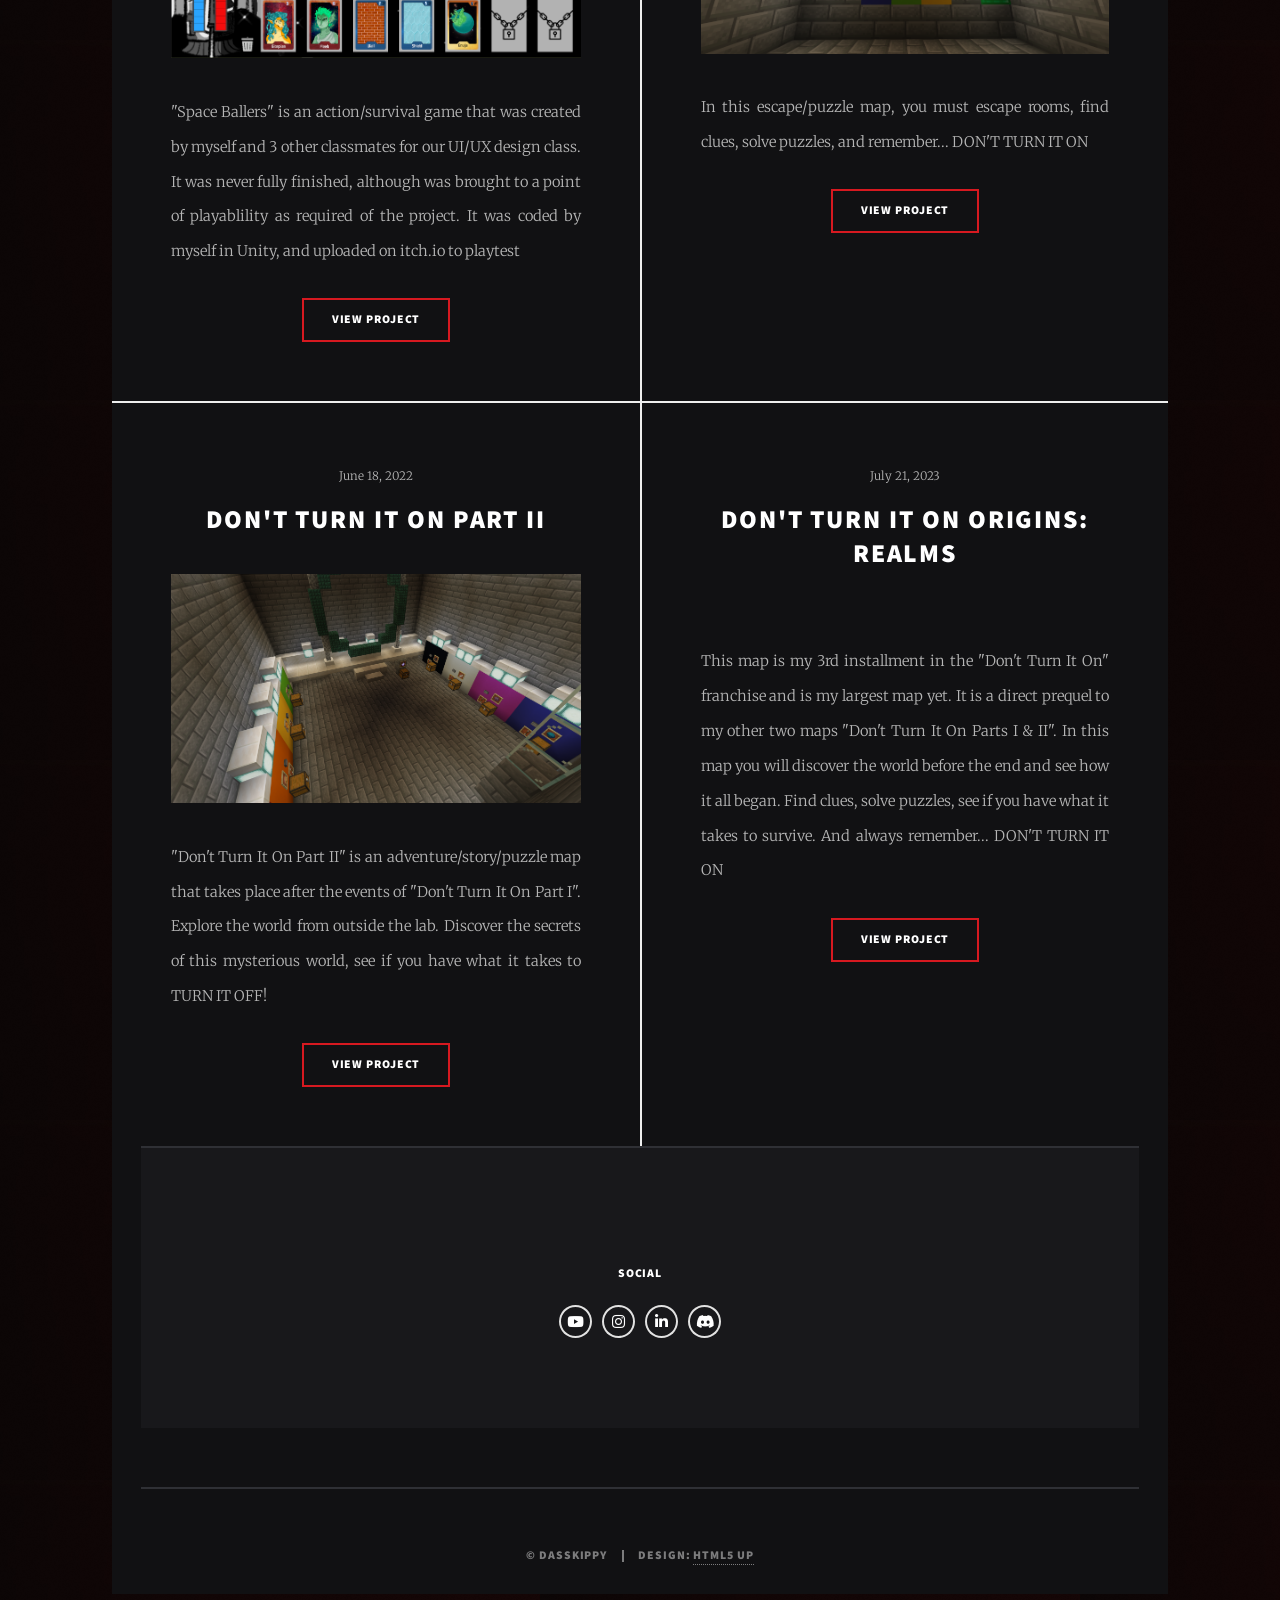
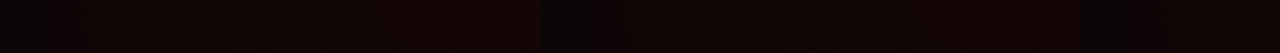
==== commit ed57293a: "finished up site" ====
--- a/index.html
+++ b/index.html
@@ -21,7 +21,7 @@
 					<div id="intro">
 						<h1>Sean Frederico<br />
 						</h1>
-						<p>Gameplay Programmer | Unity Developer | C#, C++, C, Python, JavaScript | UC Santa Cruz Computer Science Game Design Graduate</a>
+						<p>Gameplay Programmer | Unity Developer | C#, C++, C, Python, JavaScript | UC Santa Cruz Computer Science: Computer Game Design Graduate</a>
 						
 						<ul class="actions">
 							<li><a href="#header" class="button icon solid solo fa-arrow-down scrolly">Continue</a></li>
@@ -44,8 +44,9 @@
 						</ul>
 						<ul class="icons">
 							<li><a href="https://www.youtube.com/@DasSkippy" class="icon brands alt fa-youtube"><span class="label">YouTube</span></a></li>
-									<li><a href="https://www.instagram.com/dasskippy/" class="icon brands alt fa-instagram"><span class="label">Instagram</span></a></li>
-									<li><a href="#" class="icon brands alt fa-discord"><span class="label">Discord</span></a></li>
+									<li><a href="https://www.instagram.com/seanfrederico/" class="icon brands alt fa-instagram"><span class="label">Instagram</span></a></li>
+									<li><a href="https://www.linkedin.com/in/sean-frederico-b31a94302/" class="icon brands alt fa-linkedin-in"><span class="label">LinkedIn</span></a></li>
+									<li><a href="#" class="icon brands alt fa-discord"><span class="label">Discord</span></a></li>
 						</ul>
 					</nav>
 
@@ -169,8 +170,9 @@
 								<h3>Social</h3>
 								<ul class="icons alt">
 									<li><a href="https://www.youtube.com/@DasSkippy" class="icon brands alt fa-youtube"><span class="label">YouTube</span></a></li>
-									<li><a href="https://www.instagram.com/dasskippy/" class="icon brands alt fa-instagram"><span class="label">Instagram</span></a></li>
-									<li><a href="#" class="icon brands alt fa-discord"><span class="label">Discord</span></a></li>
+									<li><a href="https://www.instagram.com/seanfrederico/" class="icon brands alt fa-instagram"><span class="label">Instagram</span></a></li>
+									<li><a href="https://www.linkedin.com/in/sean-frederico-b31a94302/" class="icon brands alt fa-linkedin-in"><span class="label">LinkedIn</span></a></li>
+									<li><a href="#" class="icon brands alt fa-discord"><span class="label">Discord</span></a></li>
 								</ul>
 							</section>
 						</section>
--- a/assets/css/main.css
+++ b/assets/css/main.css
@@ -1,4689 +1,5099 @@
-@import url(fontawesome-all.min.css);
-@import url("https://fonts.googleapis.com/css?family=Merriweather:300,700,300italic,700italic|Source+Sans+Pro:900");
-
+@import url(fontawesome-all.min.css);
+@import url("https://fonts.googleapis.com/css?family=Merriweather:300,700,300italic,700italic|Source+Sans+Pro:900");
+
 /*
 	Massively by HTML5 UP
 	html5up.net | @ajlkn
 	Free for personal and commercial use under the CCA 3.0 license (html5up.net/license)
-*/
-
-html, body, div, span, applet, object,
-iframe, h1, h2, h3, h4, h5, h6, p, blockquote,
-pre, a, abbr, acronym, address, big, cite,
-code, del, dfn, em, img, ins, kbd, q, s, samp,
-small, strike, strong, sub, sup, tt, var, b,
-u, i, center, dl, dt, dd, ol, ul, li, fieldset,
-form, label, legend, table, caption, tbody,
-tfoot, thead, tr, th, td, article, aside,
-canvas, details, embed, figure, figcaption,
-footer, header, hgroup, menu, nav, output, ruby,
-section, summary, time, mark, audio, video {
-	margin: 0;
-	padding: 0;
-	border: 0;
-	font-size: 100%;
-	font: inherit;
-	vertical-align: baseline;}
-
-article, aside, details, figcaption, figure,
-footer, header, hgroup, menu, nav, section {
-	display: block;}
-
-body {
-	line-height: 1;
-}
-
-ol, ul {
-	list-style: none;
-}
-
-blockquote, q {
-	quotes: none;
-}
-
-	blockquote:before, blockquote:after, q:before, q:after {
-		content: '';
-		content: none;
+*/
+
+html, body, div, span, applet, object,
+iframe, h1, h2, h3, h4, h5, h6, p, blockquote,
+pre, a, abbr, acronym, address, big, cite,
+code, del, dfn, em, img, ins, kbd, q, s, samp,
+small, strike, strong, sub, sup, tt, var, b,
+u, i, center, dl, dt, dd, ol, ul, li, fieldset,
+form, label, legend, table, caption, tbody,
+tfoot, thead, tr, th, td, article, aside,
+canvas, details, embed, figure, figcaption,
+footer, header, hgroup, menu, nav, output, ruby,
+section, summary, time, mark, audio, video {
+	margin: 0;
+	padding: 0;
+	border: 0;
+	font-size: 100%;
+	font: inherit;
+	vertical-align: baseline;}
+
+article, aside, details, figcaption, figure,
+footer, header, hgroup, menu, nav, section {
+	display: block;}
+
+body {
+	line-height: 1;
+}
+
+ol, ul {
+	list-style: none;
+}
+
+blockquote, q {
+	quotes: none;
+}
+
+	blockquote:before, blockquote:after, q:before, q:after {
+		content: '';
+		content: none;
+	}
+
+table {
+	border-collapse: collapse;
+	border-spacing: 0;
+}
+
+body {
+	-webkit-text-size-adjust: none;
+}
+
+mark {
+	background-color: transparent;
+	color: inherit;
+}
+
+input::-moz-focus-inner {
+	border: 0;
+	padding: 0;
+}
+
+input, select, textarea {
+	-moz-appearance: none;
+	-webkit-appearance: none;
+	-ms-appearance: none;
+	appearance: none;
+}
+
+/* Basic */
+
+	@-ms-viewport {
+		width: device-width;
+	}
+
+	body {
+		-ms-overflow-style: scrollbar;
+	}
+
+	@media screen and (max-width: 480px) {
+
+		html, body {
+			min-width: 320px;
+		}
+
+	}
+
+	html {
+		box-sizing: border-box;
+	}
+
+	*, *:before, *:after {
+		box-sizing: inherit;
+	}
+
+	body {
+		background-color: #1e252d;
+	}
+
+		body.is-preload *, body.is-preload *:before, body.is-preload *:after {
+			-moz-animation: none !important;
+			-webkit-animation: none !important;
+			-ms-animation: none !important;
+			animation: none !important;
+			-moz-transition: none !important;
+			-webkit-transition: none !important;
+			-ms-transition: none !important;
+			transition: none !important;
+		}
+
+/* Type */
+
+	html {
+		font-size: 16pt;
+	}
+
+		@media screen and (max-width: 1680px) {
+
+			html {
+				font-size: 12pt;
+			}
+
+		}
+
+		@media screen and (max-width: 1280px) {
+
+			html {
+				font-size: 11pt;
+			}
+
+		}
+
+		@media screen and (max-width: 360px) {
+
+			html {
+				font-size: 10pt;
+			}
+
+		}
+
+	body {
+		color: #212931;
+	}
+
+	body, input, select, textarea {
+		font-family: "Merriweather", Georgia, serif;
+		font-weight: 300;
+		font-size: 1rem;
+		line-height: 2.375;
+	}
+
+	a {
+		-moz-transition: color 0.2s ease-in-out, background-color 0.2s ease-in-out, border-color 0.2s ease-in-out, box-shadow 0.2s ease-in-out;
+		-webkit-transition: color 0.2s ease-in-out, background-color 0.2s ease-in-out, border-color 0.2s ease-in-out, box-shadow 0.2s ease-in-out;
+		-ms-transition: color 0.2s ease-in-out, background-color 0.2s ease-in-out, border-color 0.2s ease-in-out, box-shadow 0.2s ease-in-out;
+		transition: color 0.2s ease-in-out, background-color 0.2s ease-in-out, border-color 0.2s ease-in-out, box-shadow 0.2s ease-in-out;
+		border-bottom: dotted 1px;
+		text-decoration: none;
+	}
+
+		a:hover {
+			border-bottom-color: transparent;
+		}
+
+	strong, b {
+		font-weight: 600;
+	}
+
+	em, i {
+		font-style: italic;
+	}
+
+	p {
+		text-align: justify;
+		margin: 0 0 2rem 0;
+	}
+
+	h1, h2, h3, h4, h5, h6 {
+		font-family: "Source Sans Pro", Helvetica, sans-serif;
+		font-weight: 900;
+		line-height: 1.5;
+		letter-spacing: 0.075em;
+		text-transform: uppercase;
+		margin: 0 0 1rem 0;
+	}
+
+		h1 a, h2 a, h3 a, h4 a, h5 a, h6 a {
+			border-bottom: 0;
+			color: inherit;
+			text-decoration: none;
+		}
+
+	h1 {
+		font-size: 4rem;
+		line-height: 1.1;
+		margin: 0 0 2rem 0;
+	}
+
+	h2 {
+		font-size: 1.75rem;
+		line-height: 1.3;
+		margin: 0 0 1.5rem 0;
+	}
+
+	h3 {
+		font-size: 1.25rem;
+		margin: 0 0 1.5rem 0;
+	}
+
+	h4 {
+		font-size: 1rem;
+	}
+
+	h5 {
+		font-size: 0.9rem;
+	}
+
+	h6 {
+		font-size: 0.8rem;
+	}
+
+	sub {
+		font-size: 0.8rem;
+		position: relative;
+		top: 0.5rem;
+	}
+
+	sup {
+		font-size: 0.8rem;
+		position: relative;
+		top: -0.5rem;
+	}
+
+	blockquote {
+		border-left: solid 4px;
+		font-style: italic;
+		margin: 0 0 2rem 0;
+		padding: 0.5rem 0 0.5rem 2rem;
+	}
+
+	code {
+		border: solid 2px;
+		font-family: "Courier New", monospace;
+		font-size: 0.9rem;
+		margin: 0 0.25rem;
+		padding: 0.25rem 0.65rem;
+	}
+
+	pre {
+		-webkit-overflow-scrolling: touch;
+		font-family: "Courier New", monospace;
+		font-size: 0.9rem;
+		margin: 0 0 2rem 0;
+	}
+
+		pre code {
+			display: block;
+			line-height: 1.75;
+			padding: 1rem 1.5rem;
+			overflow-x: auto;
+		}
+
+	hr {
+		border: 0;
+		border-bottom: solid 2px;
+		margin: 3rem 0;
+	}
+
+		hr.major {
+			margin: 5rem 0;
+		}
+
+	.align-left {
+		text-align: left;
+	}
+
+	.align-center {
+		text-align: center;
+	}
+
+	.align-right {
+		text-align: right;
+	}
+
+	input, select, textarea {
+		color: #212931;
+	}
+
+	a {
+		color: #212931;
+		border-bottom-color: rgba(33, 41, 49, 0.5);
+	}
+
+		a:hover {
+			border-bottom-color: transparent;
+			color: #18bfef !important;
+		}
+
+	strong, b {
+		color: #212931;
+	}
+
+	h1, h2, h3, h4, h5, h6 {
+		color: #212931;
+	}
+
+	blockquote {
+		border-left-color: #eeeeee;
+	}
+
+	code {
+		background: rgba(220, 220, 220, 0.25);
+		border-color: #eeeeee;
+	}
+
+	hr {
+		border-bottom-color: #eeeeee;
+	}
+
+/* Row */
+
+	.row {
+		display: flex;
+		flex-wrap: wrap;
+		box-sizing: border-box;
+		align-items: stretch;
+	}
+
+		.row > * {
+			box-sizing: border-box;
+		}
+
+		.row.gtr-uniform > * > :last-child {
+			margin-bottom: 0;
+		}
+
+		.row.aln-left {
+			justify-content: flex-start;
+		}
+
+		.row.aln-center {
+			justify-content: center;
+		}
+
+		.row.aln-right {
+			justify-content: flex-end;
+		}
+
+		.row.aln-top {
+			align-items: flex-start;
+		}
+
+		.row.aln-middle {
+			align-items: center;
+		}
+
+		.row.aln-bottom {
+			align-items: flex-end;
+		}
+
+		.row > .imp {
+			order: -1;
+		}
+
+		.row > .col-1 {
+			width: 8.33333%;
+		}
+
+		.row > .off-1 {
+			margin-left: 8.33333%;
+		}
+
+		.row > .col-2 {
+			width: 16.66667%;
+		}
+
+		.row > .off-2 {
+			margin-left: 16.66667%;
+		}
+
+		.row > .col-3 {
+			width: 25%;
+		}
+
+		.row > .off-3 {
+			margin-left: 25%;
+		}
+
+		.row > .col-4 {
+			width: 33.33333%;
+		}
+
+		.row > .off-4 {
+			margin-left: 33.33333%;
+		}
+
+		.row > .col-5 {
+			width: 41.66667%;
+		}
+
+		.row > .off-5 {
+			margin-left: 41.66667%;
+		}
+
+		.row > .col-6 {
+			width: 50%;
+		}
+
+		.row > .off-6 {
+			margin-left: 50%;
+		}
+
+		.row > .col-7 {
+			width: 58.33333%;
+		}
+
+		.row > .off-7 {
+			margin-left: 58.33333%;
+		}
+
+		.row > .col-8 {
+			width: 66.66667%;
+		}
+
+		.row > .off-8 {
+			margin-left: 66.66667%;
+		}
+
+		.row > .col-9 {
+			width: 75%;
+		}
+
+		.row > .off-9 {
+			margin-left: 75%;
+		}
+
+		.row > .col-10 {
+			width: 83.33333%;
+		}
+
+		.row > .off-10 {
+			margin-left: 83.33333%;
+		}
+
+		.row > .col-11 {
+			width: 91.66667%;
+		}
+
+		.row > .off-11 {
+			margin-left: 91.66667%;
+		}
+
+		.row > .col-12 {
+			width: 100%;
+		}
+
+		.row > .off-12 {
+			margin-left: 100%;
+		}
+
+		.row.gtr-0 {
+			margin-top: 0;
+			margin-left: 0rem;
+		}
+
+			.row.gtr-0 > * {
+				padding: 0 0 0 0rem;
+			}
+
+			.row.gtr-0.gtr-uniform {
+				margin-top: 0rem;
+			}
+
+				.row.gtr-0.gtr-uniform > * {
+					padding-top: 0rem;
+				}
+
+		.row.gtr-25 {
+			margin-top: 0;
+			margin-left: -0.375rem;
+		}
+
+			.row.gtr-25 > * {
+				padding: 0 0 0 0.375rem;
+			}
+
+			.row.gtr-25.gtr-uniform {
+				margin-top: -0.375rem;
+			}
+
+				.row.gtr-25.gtr-uniform > * {
+					padding-top: 0.375rem;
+				}
+
+		.row.gtr-50 {
+			margin-top: 0;
+			margin-left: -0.75rem;
+		}
+
+			.row.gtr-50 > * {
+				padding: 0 0 0 0.75rem;
+			}
+
+			.row.gtr-50.gtr-uniform {
+				margin-top: -0.75rem;
+			}
+
+				.row.gtr-50.gtr-uniform > * {
+					padding-top: 0.75rem;
+				}
+
+		.row {
+			margin-top: 0;
+			margin-left: -1.5rem;
+		}
+
+			.row > * {
+				padding: 0 0 0 1.5rem;
+			}
+
+			.row.gtr-uniform {
+				margin-top: -1.5rem;
+			}
+
+				.row.gtr-uniform > * {
+					padding-top: 1.5rem;
+				}
+
+		.row.gtr-150 {
+			margin-top: 0;
+			margin-left: -2.25rem;
+		}
+
+			.row.gtr-150 > * {
+				padding: 0 0 0 2.25rem;
+			}
+
+			.row.gtr-150.gtr-uniform {
+				margin-top: -2.25rem;
+			}
+
+				.row.gtr-150.gtr-uniform > * {
+					padding-top: 2.25rem;
+				}
+
+		.row.gtr-200 {
+			margin-top: 0;
+			margin-left: -3rem;
+		}
+
+			.row.gtr-200 > * {
+				padding: 0 0 0 3rem;
+			}
+
+			.row.gtr-200.gtr-uniform {
+				margin-top: -3rem;
+			}
+
+				.row.gtr-200.gtr-uniform > * {
+					padding-top: 3rem;
+				}
+
+		@media screen and (max-width: 1680px) {
+
+			.row {
+				display: flex;
+				flex-wrap: wrap;
+				box-sizing: border-box;
+				align-items: stretch;
+			}
+
+				.row > * {
+					box-sizing: border-box;
+				}
+
+				.row.gtr-uniform > * > :last-child {
+					margin-bottom: 0;
+				}
+
+				.row.aln-left {
+					justify-content: flex-start;
+				}
+
+				.row.aln-center {
+					justify-content: center;
+				}
+
+				.row.aln-right {
+					justify-content: flex-end;
+				}
+
+				.row.aln-top {
+					align-items: flex-start;
+				}
+
+				.row.aln-middle {
+					align-items: center;
+				}
+
+				.row.aln-bottom {
+					align-items: flex-end;
+				}
+
+				.row > .imp-xlarge {
+					order: -1;
+				}
+
+				.row > .col-1-xlarge {
+					width: 8.33333%;
+				}
+
+				.row > .off-1-xlarge {
+					margin-left: 8.33333%;
+				}
+
+				.row > .col-2-xlarge {
+					width: 16.66667%;
+				}
+
+				.row > .off-2-xlarge {
+					margin-left: 16.66667%;
+				}
+
+				.row > .col-3-xlarge {
+					width: 25%;
+				}
+
+				.row > .off-3-xlarge {
+					margin-left: 25%;
+				}
+
+				.row > .col-4-xlarge {
+					width: 33.33333%;
+				}
+
+				.row > .off-4-xlarge {
+					margin-left: 33.33333%;
+				}
+
+				.row > .col-5-xlarge {
+					width: 41.66667%;
+				}
+
+				.row > .off-5-xlarge {
+					margin-left: 41.66667%;
+				}
+
+				.row > .col-6-xlarge {
+					width: 50%;
+				}
+
+				.row > .off-6-xlarge {
+					margin-left: 50%;
+				}
+
+				.row > .col-7-xlarge {
+					width: 58.33333%;
+				}
+
+				.row > .off-7-xlarge {
+					margin-left: 58.33333%;
+				}
+
+				.row > .col-8-xlarge {
+					width: 66.66667%;
+				}
+
+				.row > .off-8-xlarge {
+					margin-left: 66.66667%;
+				}
+
+				.row > .col-9-xlarge {
+					width: 75%;
+				}
+
+				.row > .off-9-xlarge {
+					margin-left: 75%;
+				}
+
+				.row > .col-10-xlarge {
+					width: 83.33333%;
+				}
+
+				.row > .off-10-xlarge {
+					margin-left: 83.33333%;
+				}
+
+				.row > .col-11-xlarge {
+					width: 91.66667%;
+				}
+
+				.row > .off-11-xlarge {
+					margin-left: 91.66667%;
+				}
+
+				.row > .col-12-xlarge {
+					width: 100%;
+				}
+
+				.row > .off-12-xlarge {
+					margin-left: 100%;
+				}
+
+				.row.gtr-0 {
+					margin-top: 0;
+					margin-left: 0rem;
+				}
+
+					.row.gtr-0 > * {
+						padding: 0 0 0 0rem;
+					}
+
+					.row.gtr-0.gtr-uniform {
+						margin-top: 0rem;
+					}
+
+						.row.gtr-0.gtr-uniform > * {
+							padding-top: 0rem;
+						}
+
+				.row.gtr-25 {
+					margin-top: 0;
+					margin-left: -0.375rem;
+				}
+
+					.row.gtr-25 > * {
+						padding: 0 0 0 0.375rem;
+					}
+
+					.row.gtr-25.gtr-uniform {
+						margin-top: -0.375rem;
+					}
+
+						.row.gtr-25.gtr-uniform > * {
+							padding-top: 0.375rem;
+						}
+
+				.row.gtr-50 {
+					margin-top: 0;
+					margin-left: -0.75rem;
+				}
+
+					.row.gtr-50 > * {
+						padding: 0 0 0 0.75rem;
+					}
+
+					.row.gtr-50.gtr-uniform {
+						margin-top: -0.75rem;
+					}
+
+						.row.gtr-50.gtr-uniform > * {
+							padding-top: 0.75rem;
+						}
+
+				.row {
+					margin-top: 0;
+					margin-left: -1.5rem;
+				}
+
+					.row > * {
+						padding: 0 0 0 1.5rem;
+					}
+
+					.row.gtr-uniform {
+						margin-top: -1.5rem;
+					}
+
+						.row.gtr-uniform > * {
+							padding-top: 1.5rem;
+						}
+
+				.row.gtr-150 {
+					margin-top: 0;
+					margin-left: -2.25rem;
+				}
+
+					.row.gtr-150 > * {
+						padding: 0 0 0 2.25rem;
+					}
+
+					.row.gtr-150.gtr-uniform {
+						margin-top: -2.25rem;
+					}
+
+						.row.gtr-150.gtr-uniform > * {
+							padding-top: 2.25rem;
+						}
+
+				.row.gtr-200 {
+					margin-top: 0;
+					margin-left: -3rem;
+				}
+
+					.row.gtr-200 > * {
+						padding: 0 0 0 3rem;
+					}
+
+					.row.gtr-200.gtr-uniform {
+						margin-top: -3rem;
+					}
+
+						.row.gtr-200.gtr-uniform > * {
+							padding-top: 3rem;
+						}
+
+		}
+
+		@media screen and (max-width: 1280px) {
+
+			.row {
+				display: flex;
+				flex-wrap: wrap;
+				box-sizing: border-box;
+				align-items: stretch;
+			}
+
+				.row > * {
+					box-sizing: border-box;
+				}
+
+				.row.gtr-uniform > * > :last-child {
+					margin-bottom: 0;
+				}
+
+				.row.aln-left {
+					justify-content: flex-start;
+				}
+
+				.row.aln-center {
+					justify-content: center;
+				}
+
+				.row.aln-right {
+					justify-content: flex-end;
+				}
+
+				.row.aln-top {
+					align-items: flex-start;
+				}
+
+				.row.aln-middle {
+					align-items: center;
+				}
+
+				.row.aln-bottom {
+					align-items: flex-end;
+				}
+
+				.row > .imp-large {
+					order: -1;
+				}
+
+				.row > .col-1-large {
+					width: 8.33333%;
+				}
+
+				.row > .off-1-large {
+					margin-left: 8.33333%;
+				}
+
+				.row > .col-2-large {
+					width: 16.66667%;
+				}
+
+				.row > .off-2-large {
+					margin-left: 16.66667%;
+				}
+
+				.row > .col-3-large {
+					width: 25%;
+				}
+
+				.row > .off-3-large {
+					margin-left: 25%;
+				}
+
+				.row > .col-4-large {
+					width: 33.33333%;
+				}
+
+				.row > .off-4-large {
+					margin-left: 33.33333%;
+				}
+
+				.row > .col-5-large {
+					width: 41.66667%;
+				}
+
+				.row > .off-5-large {
+					margin-left: 41.66667%;
+				}
+
+				.row > .col-6-large {
+					width: 50%;
+				}
+
+				.row > .off-6-large {
+					margin-left: 50%;
+				}
+
+				.row > .col-7-large {
+					width: 58.33333%;
+				}
+
+				.row > .off-7-large {
+					margin-left: 58.33333%;
+				}
+
+				.row > .col-8-large {
+					width: 66.66667%;
+				}
+
+				.row > .off-8-large {
+					margin-left: 66.66667%;
+				}
+
+				.row > .col-9-large {
+					width: 75%;
+				}
+
+				.row > .off-9-large {
+					margin-left: 75%;
+				}
+
+				.row > .col-10-large {
+					width: 83.33333%;
+				}
+
+				.row > .off-10-large {
+					margin-left: 83.33333%;
+				}
+
+				.row > .col-11-large {
+					width: 91.66667%;
+				}
+
+				.row > .off-11-large {
+					margin-left: 91.66667%;
+				}
+
+				.row > .col-12-large {
+					width: 100%;
+				}
+
+				.row > .off-12-large {
+					margin-left: 100%;
+				}
+
+				.row.gtr-0 {
+					margin-top: 0;
+					margin-left: 0rem;
+				}
+
+					.row.gtr-0 > * {
+						padding: 0 0 0 0rem;
+					}
+
+					.row.gtr-0.gtr-uniform {
+						margin-top: 0rem;
+					}
+
+						.row.gtr-0.gtr-uniform > * {
+							padding-top: 0rem;
+						}
+
+				.row.gtr-25 {
+					margin-top: 0;
+					margin-left: -0.375rem;
+				}
+
+					.row.gtr-25 > * {
+						padding: 0 0 0 0.375rem;
+					}
+
+					.row.gtr-25.gtr-uniform {
+						margin-top: -0.375rem;
+					}
+
+						.row.gtr-25.gtr-uniform > * {
+							padding-top: 0.375rem;
+						}
+
+				.row.gtr-50 {
+					margin-top: 0;
+					margin-left: -0.75rem;
+				}
+
+					.row.gtr-50 > * {
+						padding: 0 0 0 0.75rem;
+					}
+
+					.row.gtr-50.gtr-uniform {
+						margin-top: -0.75rem;
+					}
+
+						.row.gtr-50.gtr-uniform > * {
+							padding-top: 0.75rem;
+						}
+
+				.row {
+					margin-top: 0;
+					margin-left: -1.5rem;
+				}
+
+					.row > * {
+						padding: 0 0 0 1.5rem;
+					}
+
+					.row.gtr-uniform {
+						margin-top: -1.5rem;
+					}
+
+						.row.gtr-uniform > * {
+							padding-top: 1.5rem;
+						}
+
+				.row.gtr-150 {
+					margin-top: 0;
+					margin-left: -2.25rem;
+				}
+
+					.row.gtr-150 > * {
+						padding: 0 0 0 2.25rem;
+					}
+
+					.row.gtr-150.gtr-uniform {
+						margin-top: -2.25rem;
+					}
+
+						.row.gtr-150.gtr-uniform > * {
+							padding-top: 2.25rem;
+						}
+
+				.row.gtr-200 {
+					margin-top: 0;
+					margin-left: -3rem;
+				}
+
+					.row.gtr-200 > * {
+						padding: 0 0 0 3rem;
+					}
+
+					.row.gtr-200.gtr-uniform {
+						margin-top: -3rem;
+					}
+
+						.row.gtr-200.gtr-uniform > * {
+							padding-top: 3rem;
+						}
+
+		}
+
+		@media screen and (max-width: 980px) {
+
+			.row {
+				display: flex;
+				flex-wrap: wrap;
+				box-sizing: border-box;
+				align-items: stretch;
+			}
+
+				.row > * {
+					box-sizing: border-box;
+				}
+
+				.row.gtr-uniform > * > :last-child {
+					margin-bottom: 0;
+				}
+
+				.row.aln-left {
+					justify-content: flex-start;
+				}
+
+				.row.aln-center {
+					justify-content: center;
+				}
+
+				.row.aln-right {
+					justify-content: flex-end;
+				}
+
+				.row.aln-top {
+					align-items: flex-start;
+				}
+
+				.row.aln-middle {
+					align-items: center;
+				}
+
+				.row.aln-bottom {
+					align-items: flex-end;
+				}
+
+				.row > .imp-medium {
+					order: -1;
+				}
+
+				.row > .col-1-medium {
+					width: 8.33333%;
+				}
+
+				.row > .off-1-medium {
+					margin-left: 8.33333%;
+				}
+
+				.row > .col-2-medium {
+					width: 16.66667%;
+				}
+
+				.row > .off-2-medium {
+					margin-left: 16.66667%;
+				}
+
+				.row > .col-3-medium {
+					width: 25%;
+				}
+
+				.row > .off-3-medium {
+					margin-left: 25%;
+				}
+
+				.row > .col-4-medium {
+					width: 33.33333%;
+				}
+
+				.row > .off-4-medium {
+					margin-left: 33.33333%;
+				}
+
+				.row > .col-5-medium {
+					width: 41.66667%;
+				}
+
+				.row > .off-5-medium {
+					margin-left: 41.66667%;
+				}
+
+				.row > .col-6-medium {
+					width: 50%;
+				}
+
+				.row > .off-6-medium {
+					margin-left: 50%;
+				}
+
+				.row > .col-7-medium {
+					width: 58.33333%;
+				}
+
+				.row > .off-7-medium {
+					margin-left: 58.33333%;
+				}
+
+				.row > .col-8-medium {
+					width: 66.66667%;
+				}
+
+				.row > .off-8-medium {
+					margin-left: 66.66667%;
+				}
+
+				.row > .col-9-medium {
+					width: 75%;
+				}
+
+				.row > .off-9-medium {
+					margin-left: 75%;
+				}
+
+				.row > .col-10-medium {
+					width: 83.33333%;
+				}
+
+				.row > .off-10-medium {
+					margin-left: 83.33333%;
+				}
+
+				.row > .col-11-medium {
+					width: 91.66667%;
+				}
+
+				.row > .off-11-medium {
+					margin-left: 91.66667%;
+				}
+
+				.row > .col-12-medium {
+					width: 100%;
+				}
+
+				.row > .off-12-medium {
+					margin-left: 100%;
+				}
+
+				.row.gtr-0 {
+					margin-top: 0;
+					margin-left: 0rem;
+				}
+
+					.row.gtr-0 > * {
+						padding: 0 0 0 0rem;
+					}
+
+					.row.gtr-0.gtr-uniform {
+						margin-top: 0rem;
+					}
+
+						.row.gtr-0.gtr-uniform > * {
+							padding-top: 0rem;
+						}
+
+				.row.gtr-25 {
+					margin-top: 0;
+					margin-left: -0.375rem;
+				}
+
+					.row.gtr-25 > * {
+						padding: 0 0 0 0.375rem;
+					}
+
+					.row.gtr-25.gtr-uniform {
+						margin-top: -0.375rem;
+					}
+
+						.row.gtr-25.gtr-uniform > * {
+							padding-top: 0.375rem;
+						}
+
+				.row.gtr-50 {
+					margin-top: 0;
+					margin-left: -0.75rem;
+				}
+
+					.row.gtr-50 > * {
+						padding: 0 0 0 0.75rem;
+					}
+
+					.row.gtr-50.gtr-uniform {
+						margin-top: -0.75rem;
+					}
+
+						.row.gtr-50.gtr-uniform > * {
+							padding-top: 0.75rem;
+						}
+
+				.row {
+					margin-top: 0;
+					margin-left: -1.5rem;
+				}
+
+					.row > * {
+						padding: 0 0 0 1.5rem;
+					}
+
+					.row.gtr-uniform {
+						margin-top: -1.5rem;
+					}
+
+						.row.gtr-uniform > * {
+							padding-top: 1.5rem;
+						}
+
+				.row.gtr-150 {
+					margin-top: 0;
+					margin-left: -2.25rem;
+				}
+
+					.row.gtr-150 > * {
+						padding: 0 0 0 2.25rem;
+					}
+
+					.row.gtr-150.gtr-uniform {
+						margin-top: -2.25rem;
+					}
+
+						.row.gtr-150.gtr-uniform > * {
+							padding-top: 2.25rem;
+						}
+
+				.row.gtr-200 {
+					margin-top: 0;
+					margin-left: -3rem;
+				}
+
+					.row.gtr-200 > * {
+						padding: 0 0 0 3rem;
+					}
+
+					.row.gtr-200.gtr-uniform {
+						margin-top: -3rem;
+					}
+
+						.row.gtr-200.gtr-uniform > * {
+							padding-top: 3rem;
+						}
+
+		}
+
+		@media screen and (max-width: 736px) {
+
+			.row {
+				display: flex;
+				flex-wrap: wrap;
+				box-sizing: border-box;
+				align-items: stretch;
+			}
+
+				.row > * {
+					box-sizing: border-box;
+				}
+
+				.row.gtr-uniform > * > :last-child {
+					margin-bottom: 0;
+				}
+
+				.row.aln-left {
+					justify-content: flex-start;
+				}
+
+				.row.aln-center {
+					justify-content: center;
+				}
+
+				.row.aln-right {
+					justify-content: flex-end;
+				}
+
+				.row.aln-top {
+					align-items: flex-start;
+				}
+
+				.row.aln-middle {
+					align-items: center;
+				}
+
+				.row.aln-bottom {
+					align-items: flex-end;
+				}
+
+				.row > .imp-small {
+					order: -1;
+				}
+
+				.row > .col-1-small {
+					width: 8.33333%;
+				}
+
+				.row > .off-1-small {
+					margin-left: 8.33333%;
+				}
+
+				.row > .col-2-small {
+					width: 16.66667%;
+				}
+
+				.row > .off-2-small {
+					margin-left: 16.66667%;
+				}
+
+				.row > .col-3-small {
+					width: 25%;
+				}
+
+				.row > .off-3-small {
+					margin-left: 25%;
+				}
+
+				.row > .col-4-small {
+					width: 33.33333%;
+				}
+
+				.row > .off-4-small {
+					margin-left: 33.33333%;
+				}
+
+				.row > .col-5-small {
+					width: 41.66667%;
+				}
+
+				.row > .off-5-small {
+					margin-left: 41.66667%;
+				}
+
+				.row > .col-6-small {
+					width: 50%;
+				}
+
+				.row > .off-6-small {
+					margin-left: 50%;
+				}
+
+				.row > .col-7-small {
+					width: 58.33333%;
+				}
+
+				.row > .off-7-small {
+					margin-left: 58.33333%;
+				}
+
+				.row > .col-8-small {
+					width: 66.66667%;
+				}
+
+				.row > .off-8-small {
+					margin-left: 66.66667%;
+				}
+
+				.row > .col-9-small {
+					width: 75%;
+				}
+
+				.row > .off-9-small {
+					margin-left: 75%;
+				}
+
+				.row > .col-10-small {
+					width: 83.33333%;
+				}
+
+				.row > .off-10-small {
+					margin-left: 83.33333%;
+				}
+
+				.row > .col-11-small {
+					width: 91.66667%;
+				}
+
+				.row > .off-11-small {
+					margin-left: 91.66667%;
+				}
+
+				.row > .col-12-small {
+					width: 100%;
+				}
+
+				.row > .off-12-small {
+					margin-left: 100%;
+				}
+
+				.row.gtr-0 {
+					margin-top: 0;
+					margin-left: 0rem;
+				}
+
+					.row.gtr-0 > * {
+						padding: 0 0 0 0rem;
+					}
+
+					.row.gtr-0.gtr-uniform {
+						margin-top: 0rem;
+					}
+
+						.row.gtr-0.gtr-uniform > * {
+							padding-top: 0rem;
+						}
+
+				.row.gtr-25 {
+					margin-top: 0;
+					margin-left: -0.375rem;
+				}
+
+					.row.gtr-25 > * {
+						padding: 0 0 0 0.375rem;
+					}
+
+					.row.gtr-25.gtr-uniform {
+						margin-top: -0.375rem;
+					}
+
+						.row.gtr-25.gtr-uniform > * {
+							padding-top: 0.375rem;
+						}
+
+				.row.gtr-50 {
+					margin-top: 0;
+					margin-left: -0.75rem;
+				}
+
+					.row.gtr-50 > * {
+						padding: 0 0 0 0.75rem;
+					}
+
+					.row.gtr-50.gtr-uniform {
+						margin-top: -0.75rem;
+					}
+
+						.row.gtr-50.gtr-uniform > * {
+							padding-top: 0.75rem;
+						}
+
+				.row {
+					margin-top: 0;
+					margin-left: -1.5rem;
+				}
+
+					.row > * {
+						padding: 0 0 0 1.5rem;
+					}
+
+					.row.gtr-uniform {
+						margin-top: -1.5rem;
+					}
+
+						.row.gtr-uniform > * {
+							padding-top: 1.5rem;
+						}
+
+				.row.gtr-150 {
+					margin-top: 0;
+					margin-left: -2.25rem;
+				}
+
+					.row.gtr-150 > * {
+						padding: 0 0 0 2.25rem;
+					}
+
+					.row.gtr-150.gtr-uniform {
+						margin-top: -2.25rem;
+					}
+
+						.row.gtr-150.gtr-uniform > * {
+							padding-top: 2.25rem;
+						}
+
+				.row.gtr-200 {
+					margin-top: 0;
+					margin-left: -3rem;
+				}
+
+					.row.gtr-200 > * {
+						padding: 0 0 0 3rem;
+					}
+
+					.row.gtr-200.gtr-uniform {
+						margin-top: -3rem;
+					}
+
+						.row.gtr-200.gtr-uniform > * {
+							padding-top: 3rem;
+						}
+
+		}
+
+		@media screen and (max-width: 480px) {
+
+			.row {
+				display: flex;
+				flex-wrap: wrap;
+				box-sizing: border-box;
+				align-items: stretch;
+			}
+
+				.row > * {
+					box-sizing: border-box;
+				}
+
+				.row.gtr-uniform > * > :last-child {
+					margin-bottom: 0;
+				}
+
+				.row.aln-left {
+					justify-content: flex-start;
+				}
+
+				.row.aln-center {
+					justify-content: center;
+				}
+
+				.row.aln-right {
+					justify-content: flex-end;
+				}
+
+				.row.aln-top {
+					align-items: flex-start;
+				}
+
+				.row.aln-middle {
+					align-items: center;
+				}
+
+				.row.aln-bottom {
+					align-items: flex-end;
+				}
+
+				.row > .imp-xsmall {
+					order: -1;
+				}
+
+				.row > .col-1-xsmall {
+					width: 8.33333%;
+				}
+
+				.row > .off-1-xsmall {
+					margin-left: 8.33333%;
+				}
+
+				.row > .col-2-xsmall {
+					width: 16.66667%;
+				}
+
+				.row > .off-2-xsmall {
+					margin-left: 16.66667%;
+				}
+
+				.row > .col-3-xsmall {
+					width: 25%;
+				}
+
+				.row > .off-3-xsmall {
+					margin-left: 25%;
+				}
+
+				.row > .col-4-xsmall {
+					width: 33.33333%;
+				}
+
+				.row > .off-4-xsmall {
+					margin-left: 33.33333%;
+				}
+
+				.row > .col-5-xsmall {
+					width: 41.66667%;
+				}
+
+				.row > .off-5-xsmall {
+					margin-left: 41.66667%;
+				}
+
+				.row > .col-6-xsmall {
+					width: 50%;
+				}
+
+				.row > .off-6-xsmall {
+					margin-left: 50%;
+				}
+
+				.row > .col-7-xsmall {
+					width: 58.33333%;
+				}
+
+				.row > .off-7-xsmall {
+					margin-left: 58.33333%;
+				}
+
+				.row > .col-8-xsmall {
+					width: 66.66667%;
+				}
+
+				.row > .off-8-xsmall {
+					margin-left: 66.66667%;
+				}
+
+				.row > .col-9-xsmall {
+					width: 75%;
+				}
+
+				.row > .off-9-xsmall {
+					margin-left: 75%;
+				}
+
+				.row > .col-10-xsmall {
+					width: 83.33333%;
+				}
+
+				.row > .off-10-xsmall {
+					margin-left: 83.33333%;
+				}
+
+				.row > .col-11-xsmall {
+					width: 91.66667%;
+				}
+
+				.row > .off-11-xsmall {
+					margin-left: 91.66667%;
+				}
+
+				.row > .col-12-xsmall {
+					width: 100%;
+				}
+
+				.row > .off-12-xsmall {
+					margin-left: 100%;
+				}
+
+				.row.gtr-0 {
+					margin-top: 0;
+					margin-left: 0rem;
+				}
+
+					.row.gtr-0 > * {
+						padding: 0 0 0 0rem;
+					}
+
+					.row.gtr-0.gtr-uniform {
+						margin-top: 0rem;
+					}
+
+						.row.gtr-0.gtr-uniform > * {
+							padding-top: 0rem;
+						}
+
+				.row.gtr-25 {
+					margin-top: 0;
+					margin-left: -0.375rem;
+				}
+
+					.row.gtr-25 > * {
+						padding: 0 0 0 0.375rem;
+					}
+
+					.row.gtr-25.gtr-uniform {
+						margin-top: -0.375rem;
+					}
+
+						.row.gtr-25.gtr-uniform > * {
+							padding-top: 0.375rem;
+						}
+
+				.row.gtr-50 {
+					margin-top: 0;
+					margin-left: -0.75rem;
+				}
+
+					.row.gtr-50 > * {
+						padding: 0 0 0 0.75rem;
+					}
+
+					.row.gtr-50.gtr-uniform {
+						margin-top: -0.75rem;
+					}
+
+						.row.gtr-50.gtr-uniform > * {
+							padding-top: 0.75rem;
+						}
+
+				.row {
+					margin-top: 0;
+					margin-left: -1.5rem;
+				}
+
+					.row > * {
+						padding: 0 0 0 1.5rem;
+					}
+
+					.row.gtr-uniform {
+						margin-top: -1.5rem;
+					}
+
+						.row.gtr-uniform > * {
+							padding-top: 1.5rem;
+						}
+
+				.row.gtr-150 {
+					margin-top: 0;
+					margin-left: -2.25rem;
+				}
+
+					.row.gtr-150 > * {
+						padding: 0 0 0 2.25rem;
+					}
+
+					.row.gtr-150.gtr-uniform {
+						margin-top: -2.25rem;
+					}
+
+						.row.gtr-150.gtr-uniform > * {
+							padding-top: 2.25rem;
+						}
+
+				.row.gtr-200 {
+					margin-top: 0;
+					margin-left: -3rem;
+				}
+
+					.row.gtr-200 > * {
+						padding: 0 0 0 3rem;
+					}
+
+					.row.gtr-200.gtr-uniform {
+						margin-top: -3rem;
+					}
+
+						.row.gtr-200.gtr-uniform > * {
+							padding-top: 3rem;
+						}
+
+		}
+
+		@media screen and (max-width: 360px) {
+
+			.row {
+				display: flex;
+				flex-wrap: wrap;
+				box-sizing: border-box;
+				align-items: stretch;
+			}
+
+				.row > * {
+					box-sizing: border-box;
+				}
+
+				.row.gtr-uniform > * > :last-child {
+					margin-bottom: 0;
+				}
+
+				.row.aln-left {
+					justify-content: flex-start;
+				}
+
+				.row.aln-center {
+					justify-content: center;
+				}
+
+				.row.aln-right {
+					justify-content: flex-end;
+				}
+
+				.row.aln-top {
+					align-items: flex-start;
+				}
+
+				.row.aln-middle {
+					align-items: center;
+				}
+
+				.row.aln-bottom {
+					align-items: flex-end;
+				}
+
+				.row > .imp-xxsmall {
+					order: -1;
+				}
+
+				.row > .col-1-xxsmall {
+					width: 8.33333%;
+				}
+
+				.row > .off-1-xxsmall {
+					margin-left: 8.33333%;
+				}
+
+				.row > .col-2-xxsmall {
+					width: 16.66667%;
+				}
+
+				.row > .off-2-xxsmall {
+					margin-left: 16.66667%;
+				}
+
+				.row > .col-3-xxsmall {
+					width: 25%;
+				}
+
+				.row > .off-3-xxsmall {
+					margin-left: 25%;
+				}
+
+				.row > .col-4-xxsmall {
+					width: 33.33333%;
+				}
+
+				.row > .off-4-xxsmall {
+					margin-left: 33.33333%;
+				}
+
+				.row > .col-5-xxsmall {
+					width: 41.66667%;
+				}
+
+				.row > .off-5-xxsmall {
+					margin-left: 41.66667%;
+				}
+
+				.row > .col-6-xxsmall {
+					width: 50%;
+				}
+
+				.row > .off-6-xxsmall {
+					margin-left: 50%;
+				}
+
+				.row > .col-7-xxsmall {
+					width: 58.33333%;
+				}
+
+				.row > .off-7-xxsmall {
+					margin-left: 58.33333%;
+				}
+
+				.row > .col-8-xxsmall {
+					width: 66.66667%;
+				}
+
+				.row > .off-8-xxsmall {
+					margin-left: 66.66667%;
+				}
+
+				.row > .col-9-xxsmall {
+					width: 75%;
+				}
+
+				.row > .off-9-xxsmall {
+					margin-left: 75%;
+				}
+
+				.row > .col-10-xxsmall {
+					width: 83.33333%;
+				}
+
+				.row > .off-10-xxsmall {
+					margin-left: 83.33333%;
+				}
+
+				.row > .col-11-xxsmall {
+					width: 91.66667%;
+				}
+
+				.row > .off-11-xxsmall {
+					margin-left: 91.66667%;
+				}
+
+				.row > .col-12-xxsmall {
+					width: 100%;
+				}
+
+				.row > .off-12-xxsmall {
+					margin-left: 100%;
+				}
+
+				.row.gtr-0 {
+					margin-top: 0;
+					margin-left: 0rem;
+				}
+
+					.row.gtr-0 > * {
+						padding: 0 0 0 0rem;
+					}
+
+					.row.gtr-0.gtr-uniform {
+						margin-top: 0rem;
+					}
+
+						.row.gtr-0.gtr-uniform > * {
+							padding-top: 0rem;
+						}
+
+				.row.gtr-25 {
+					margin-top: 0;
+					margin-left: -0.375rem;
+				}
+
+					.row.gtr-25 > * {
+						padding: 0 0 0 0.375rem;
+					}
+
+					.row.gtr-25.gtr-uniform {
+						margin-top: -0.375rem;
+					}
+
+						.row.gtr-25.gtr-uniform > * {
+							padding-top: 0.375rem;
+						}
+
+				.row.gtr-50 {
+					margin-top: 0;
+					margin-left: -0.75rem;
+				}
+
+					.row.gtr-50 > * {
+						padding: 0 0 0 0.75rem;
+					}
+
+					.row.gtr-50.gtr-uniform {
+						margin-top: -0.75rem;
+					}
+
+						.row.gtr-50.gtr-uniform > * {
+							padding-top: 0.75rem;
+						}
+
+				.row {
+					margin-top: 0;
+					margin-left: -1.5rem;
+				}
+
+					.row > * {
+						padding: 0 0 0 1.5rem;
+					}
+
+					.row.gtr-uniform {
+						margin-top: -1.5rem;
+					}
+
+						.row.gtr-uniform > * {
+							padding-top: 1.5rem;
+						}
+
+				.row.gtr-150 {
+					margin-top: 0;
+					margin-left: -2.25rem;
+				}
+
+					.row.gtr-150 > * {
+						padding: 0 0 0 2.25rem;
+					}
+
+					.row.gtr-150.gtr-uniform {
+						margin-top: -2.25rem;
+					}
+
+						.row.gtr-150.gtr-uniform > * {
+							padding-top: 2.25rem;
+						}
+
+				.row.gtr-200 {
+					margin-top: 0;
+					margin-left: -3rem;
+				}
+
+					.row.gtr-200 > * {
+						padding: 0 0 0 3rem;
+					}
+
+					.row.gtr-200.gtr-uniform {
+						margin-top: -3rem;
+					}
+
+						.row.gtr-200.gtr-uniform > * {
+							padding-top: 3rem;
+						}
+
+		}
+
+/* Box */
+
+	.box {
+		border: solid 2px;
+		margin-bottom: 2rem;
+		padding: 1.5rem;
+	}
+
+		.box > :last-child,
+		.box > :last-child > :last-child,
+		.box > :last-child > :last-child > :last-child {
+			margin-bottom: 0;
+		}
+
+		.box.alt {
+			border: 0;
+			border-radius: 0;
+			padding: 0;
+		}
+
+	.box {
+		border-color: #eeeeee;
+	}
+
+/* Button */
+
+	input[type="submit"],
+	input[type="reset"],
+	input[type="button"],
+	button,
+	.button {
+		-moz-appearance: none;
+		-webkit-appearance: none;
+		-ms-appearance: none;
+		appearance: none;
+		-moz-transition: background-color 0.2s ease-in-out, box-shadow 0.2s ease-in-out, color 0.2s ease-in-out;
+		-webkit-transition: background-color 0.2s ease-in-out, box-shadow 0.2s ease-in-out, color 0.2s ease-in-out;
+		-ms-transition: background-color 0.2s ease-in-out, box-shadow 0.2s ease-in-out, color 0.2s ease-in-out;
+		transition: background-color 0.2s ease-in-out, box-shadow 0.2s ease-in-out, color 0.2s ease-in-out;
+		border: 0;
+		border-radius: 0;
+		cursor: pointer;
+		display: inline-block;
+		font-family: "Source Sans Pro", Helvetica, sans-serif;
+		font-size: 0.8rem;
+		font-weight: 900;
+		letter-spacing: 0.075em;
+		height: 3rem;
+		line-height: 3rem;
+		padding: 0 2rem;
+		text-align: center;
+		text-decoration: none;
+		text-transform: uppercase;
+		white-space: nowrap;
+	}
+
+		input[type="submit"].icon:before,
+		input[type="reset"].icon:before,
+		input[type="button"].icon:before,
+		button.icon:before,
+		.button.icon:before {
+			margin-right: 0.5rem;
+		}
+
+		input[type="submit"].icon.solo,
+		input[type="reset"].icon.solo,
+		input[type="button"].icon.solo,
+		button.icon.solo,
+		.button.icon.solo {
+			position: relative;
+			width: 4rem;
+			height: 4rem;
+			line-height: 4rem;
+			border-radius: 4rem;
+			text-indent: 4rem;
+			overflow: hidden;
+			padding: 0;
+			white-space: nowrap;
+		}
+
+			input[type="submit"].icon.solo:before,
+			input[type="reset"].icon.solo:before,
+			input[type="button"].icon.solo:before,
+			button.icon.solo:before,
+			.button.icon.solo:before {
+				position: absolute;
+				display: block;
+				top: 0;
+				left: 0;
+				width: inherit;
+				height: inherit;
+				line-height: inherit;
+				font-size: 1.25rem;
+				margin-right: 0;
+				text-align: center;
+				text-indent: 0;
+			}
+
+		input[type="submit"].fit,
+		input[type="reset"].fit,
+		input[type="button"].fit,
+		button.fit,
+		.button.fit {
+			width: 100%;
+		}
+
+		input[type="submit"].small,
+		input[type="reset"].small,
+		input[type="button"].small,
+		button.small,
+		.button.small {
+			font-size: 0.7rem;
+			height: 2.5rem;
+			line-height: 2.5rem;
+			padding: 0 1.5rem;
+		}
+
+		input[type="submit"].large,
+		input[type="reset"].large,
+		input[type="button"].large,
+		button.large,
+		.button.large {
+			font-size: 0.9rem;
+			height: 3.5rem;
+			line-height: 3.5rem;
+			padding: 0 2.75rem;
+		}
+
+		@media screen and (max-width: 980px) {
+
+			input[type="submit"],
+			input[type="reset"],
+			input[type="button"],
+			button,
+			.button {
+				font-size: 0.9rem;
+				height: 3.25rem;
+				line-height: 3.25rem;
+			}
+
+				input[type="submit"].large,
+				input[type="reset"].large,
+				input[type="button"].large,
+				button.large,
+				.button.large {
+					font-size: 1rem;
+					height: 3.75rem;
+					line-height: 3.75rem;
+				}
+
+		}
+
+		input[type="submit"].disabled, input[type="submit"]:disabled,
+		input[type="reset"].disabled,
+		input[type="reset"]:disabled,
+		input[type="button"].disabled,
+		input[type="button"]:disabled,
+		button.disabled,
+		button:disabled,
+		.button.disabled,
+		.button:disabled {
+			pointer-events: none;
+			opacity: 0.25;
+		}
+
+	input[type="submit"],
+	input[type="reset"],
+	input[type="button"],
+	button,
+	.button {
+		background-color: transparent;
+		box-shadow: inset 0 0 0 2px #212931;
+		color: #212931 !important;
+	}
+
+		input[type="submit"]:hover,
+		input[type="reset"]:hover,
+		input[type="button"]:hover,
+		button:hover,
+		.button:hover {
+			box-shadow: inset 0 0 0 2px #18bfef;
+			color: #18bfef !important;
+		}
+
+		input[type="submit"].primary,
+		input[type="reset"].primary,
+		input[type="button"].primary,
+		button.primary,
+		.button.primary {
+			background-color: #212931;
+			box-shadow: none;
+			color: #ffffff !important;
+		}
+
+			input[type="submit"].primary:hover,
+			input[type="reset"].primary:hover,
+			input[type="button"].primary:hover,
+			button.primary:hover,
+			.button.primary:hover {
+				background-color: #18bfef;
+			}
+
+/* Form */
+
+	form {
+		margin: 0 0 2rem 0;
+	}
+
+		form > :last-child {
+			margin-bottom: 0;
+		}
+
+		form > .fields {
+			display: -moz-flex;
+			display: -webkit-flex;
+			display: -ms-flex;
+			display: flex;
+			-moz-flex-wrap: wrap;
+			-webkit-flex-wrap: wrap;
+			-ms-flex-wrap: wrap;
+			flex-wrap: wrap;
+			width: calc(100% + 3rem);
+			margin: -1.5rem 0 2rem -1.5rem;
+		}
+
+			form > .fields > .field {
+				-moz-flex-grow: 0;
+				-webkit-flex-grow: 0;
+				-ms-flex-grow: 0;
+				flex-grow: 0;
+				-moz-flex-shrink: 0;
+				-webkit-flex-shrink: 0;
+				-ms-flex-shrink: 0;
+				flex-shrink: 0;
+				padding: 1.5rem 0 0 1.5rem;
+				width: calc(100% - 1.5rem);
+			}
+
+				form > .fields > .field.half {
+					width: calc(50% - 0.75rem);
+				}
+
+				form > .fields > .field.third {
+					width: calc(100%/3 - 0.5rem);
+				}
+
+				form > .fields > .field.quarter {
+					width: calc(25% - 0.375rem);
+				}
+
+		@media screen and (max-width: 480px) {
+
+			form > .fields {
+				width: calc(100% + 3rem);
+				margin: -1.5rem 0 2rem -1.5rem;
+			}
+
+				form > .fields > .field {
+					padding: 1.5rem 0 0 1.5rem;
+					width: calc(100% - 1.5rem);
+				}
+
+					form > .fields > .field.half {
+						width: calc(100% - 1.5rem);
+					}
+
+					form > .fields > .field.third {
+						width: calc(100% - 1.5rem);
+					}
+
+					form > .fields > .field.quarter {
+						width: calc(100% - 1.5rem);
+					}
+
+		}
+
+	label {
+		display: block;
+		font-family: "Source Sans Pro", Helvetica, sans-serif;
+		font-weight: 900;
+		line-height: 1.5;
+		letter-spacing: 0.075em;
+		font-size: 0.8rem;
+		text-transform: uppercase;
+		margin: 0 0 0.75rem 0;
+	}
+
+		@media screen and (max-width: 980px) {
+
+			label {
+				font-size: 0.9rem;
+			}
+
+		}
+
+	input[type="text"],
+	input[type="password"],
+	input[type="email"],
+	select,
+	textarea {
+		-moz-appearance: none;
+		-webkit-appearance: none;
+		-ms-appearance: none;
+		appearance: none;
+		background: transparent;
+		border-radius: 0;
+		border: solid 2px;
+		color: inherit;
+		display: block;
+		outline: 0;
+		padding: 0 1rem;
+		text-decoration: none;
+		width: 100%;
+	}
+
+		input[type="text"]:invalid,
+		input[type="password"]:invalid,
+		input[type="email"]:invalid,
+		select:invalid,
+		textarea:invalid {
+			box-shadow: none;
+		}
+
+	select {
+		background-size: 1.25rem;
+		background-repeat: no-repeat;
+		background-position: calc(100% - 1rem) center;
+		height: 3rem;
+		padding-right: 3rem;
+		text-overflow: ellipsis;
+	}
+
+		select:focus::-ms-value {
+			background-color: transparent;
+		}
+
+		select::-ms-expand {
+			display: none;
+		}
+
+	input[type="text"],
+	input[type="password"],
+	input[type="email"],
+	select {
+		height: 3rem;
+	}
+
+	textarea {
+		padding: 0.75rem 1rem;
+	}
+
+	input[type="checkbox"],
+	input[type="radio"] {
+		-moz-appearance: none;
+		-webkit-appearance: none;
+		-ms-appearance: none;
+		appearance: none;
+		display: block;
+		float: left;
+		margin-right: -2rem;
+		opacity: 0;
+		width: 1rem;
+		z-index: -1;
+	}
+
+		input[type="checkbox"] + label,
+		input[type="radio"] + label {
+			text-decoration: none;
+			cursor: pointer;
+			display: inline-block;
+			font-size: 1rem;
+			letter-spacing: 0;
+			font-family: "Merriweather", Georgia, serif;
+			text-transform: none;
+			font-weight: 300;
+			padding-left: 2.8rem;
+			padding-right: 1rem;
+			position: relative;
+		}
+
+			input[type="checkbox"] + label:before,
+			input[type="radio"] + label:before {
+				-moz-osx-font-smoothing: grayscale;
+				-webkit-font-smoothing: antialiased;
+				display: inline-block;
+				font-style: normal;
+				font-variant: normal;
+				text-rendering: auto;
+				line-height: 1;
+				text-transform: none !important;
+				font-family: 'Font Awesome 5 Free';
+				font-weight: 900;
+			}
+
+			input[type="checkbox"] + label:before,
+			input[type="radio"] + label:before {
+				border-radius: 0;
+				border: solid 2px;
+				content: '';
+				display: inline-block;
+				font-size: 0.8rem;
+				height: 1.8rem;
+				left: 0;
+				line-height: 1.65rem;
+				position: absolute;
+				text-align: center;
+				top: -0.125rem;
+				width: 1.8rem;
+			}
+
+		input[type="checkbox"]:checked + label:before,
+		input[type="radio"]:checked + label:before {
+			content: '\f00c';
+		}
+
+	input[type="checkbox"] + label:before {
+		border-radius: 0;
+	}
+
+	input[type="radio"] + label:before {
+		border-radius: 100%;
+	}
+
+	::-webkit-input-placeholder {
+		opacity: 1.0;
+	}
+
+	:-moz-placeholder {
+		opacity: 1.0;
+	}
+
+	::-moz-placeholder {
+		opacity: 1.0;
+	}
+
+	:-ms-input-placeholder {
+		opacity: 1.0;
+	}
+
+	label {
+		color: #212931;
+	}
+
+	input[type="text"],
+	input[type="password"],
+	input[type="email"],
+	select,
+	textarea {
+		border-color: #eeeeee;
+	}
+
+		input[type="text"]:focus,
+		input[type="password"]:focus,
+		input[type="email"]:focus,
+		select:focus,
+		textarea:focus {
+			border-color: #18bfef;
+		}
+
+	select {
+		background-image: url("data:image/svg+xml;charset=utf8,%3Csvg xmlns='http://www.w3.org/2000/svg' width='40' height='40' preserveAspectRatio='none' viewBox='0 0 40 40'%3E%3Cpath d='M9.4,12.3l10.4,10.4l10.4-10.4c0.2-0.2,0.5-0.4,0.9-0.4c0.3,0,0.6,0.1,0.9,0.4l3.3,3.3c0.2,0.2,0.4,0.5,0.4,0.9 c0,0.4-0.1,0.6-0.4,0.9L20.7,31.9c-0.2,0.2-0.5,0.4-0.9,0.4c-0.3,0-0.6-0.1-0.9-0.4L4.3,17.3c-0.2-0.2-0.4-0.5-0.4-0.9 c0-0.4,0.1-0.6,0.4-0.9l3.3-3.3c0.2-0.2,0.5-0.4,0.9-0.4S9.1,12.1,9.4,12.3z' fill='%23eeeeee' /%3E%3C/svg%3E");
+	}
+
+		select option {
+			background-color: #ffffff;
+			color: #212931;
+		}
+
+	.select-wrapper:before {
+		color: #eeeeee;
+	}
+
+	input[type="checkbox"] + label,
+	input[type="radio"] + label {
+		color: #212931;
+	}
+
+		input[type="checkbox"] + label:before,
+		input[type="radio"] + label:before {
+			border-color: #eeeeee;
+		}
+
+	input[type="checkbox"]:checked + label:before,
+	input[type="radio"]:checked + label:before {
+		background-color: #212931;
+		border-color: #212931;
+		color: #ffffff;
+	}
+
+	input[type="checkbox"]:focus + label:before,
+	input[type="radio"]:focus + label:before {
+		border-color: #18bfef;
+	}
+
+	::-webkit-input-placeholder {
+		color: #909498 !important;
+	}
+
+	:-moz-placeholder {
+		color: #909498 !important;
+	}
+
+	::-moz-placeholder {
+		color: #909498 !important;
+	}
+
+	:-ms-input-placeholder {
+		color: #909498 !important;
+	}
+
+	.formerize-placeholder {
+		color: #909498 !important;
+	}
+
+/* Icon */
+
+	.icon {
+		text-decoration: none;
+		border-bottom: none;
+		position: relative;
+	}
+
+		.icon:before {
+			-moz-osx-font-smoothing: grayscale;
+			-webkit-font-smoothing: antialiased;
+			display: inline-block;
+			font-style: normal;
+			font-variant: normal;
+			text-rendering: auto;
+			line-height: 1;
+			text-transform: none !important;
+			font-family: 'Font Awesome 5 Free';
+			font-weight: 400;
+		}
+
+		.icon > .label {
+			display: none;
+		}
+
+		.icon:before {
+			line-height: inherit;
+		}
+
+		.icon.solid:before {
+			font-weight: 900;
+		}
+
+		.icon.brands:before {
+			font-family: 'Font Awesome 5 Brands';
+		}
+
+/* Image */
+
+	.image {
+		border: 0;
+		display: inline-block;
+		position: relative;
+	}
+
+		.image img {
+			display: block;
+		}
+
+		.image.left, .image.right {
+			max-width: 40%;
+		}
+
+			.image.left img, .image.right img {
+				width: 100%;
+			}
+
+		.image.left {
+			float: left;
+			margin: 0 2rem 2rem 0;
+			top: 0.75rem;
+		}
+
+		.image.right {
+			float: right;
+			margin: 0 0 2rem 2rem;
+			top: 0.75rem;
+		}
+
+		.image.fit {
+			display: block;
+			margin: 2.5rem 0;
+			width: 100%;
+		}
+
+			.image.fit:first-child {
+				margin-top: 0;
+			}
+
+			.image.fit img {
+				width: 100%;
+			}
+
+		.image.main {
+			display: block;
+			margin: 4rem 0;
+			width: 100%;
+		}
+
+			.image.main:first-child {
+				margin-top: 0;
+			}
+
+			.image.main img {
+				width: 100%;
+			}
+
+		@media screen and (max-width: 736px) {
+
+			.image.fit {
+				margin: 2rem 0;
+			}
+
+			.image.main {
+				margin: 2rem 0;
+			}
+
+		}
+
+	a.image {
+		overflow: hidden;
+	}
+
+		a.image img {
+			-moz-transition: -moz-transform 0.2s ease-out;
+			-webkit-transition: -webkit-transform 0.2s ease-out;
+			-ms-transition: -ms-transform 0.2s ease-out;
+			transition: transform 0.2s ease-out;
+		}
+
+		a.image:hover img {
+			-moz-transform: scale(1.05);
+			-webkit-transform: scale(1.05);
+			-ms-transform: scale(1.05);
+			transform: scale(1.05);
+		}
+
+/* Actions */
+
+	ul.actions {
+		display: -moz-flex;
+		display: -webkit-flex;
+		display: -ms-flex;
+		display: flex;
+		cursor: default;
+		list-style: none;
+		margin-left: -1rem;
+		padding-left: 0;
+	}
+
+		ul.actions li {
+			padding: 0 0 0 1rem;
+			vertical-align: middle;
+		}
+
+		ul.actions.special {
+			-moz-justify-content: center;
+			-webkit-justify-content: center;
+			-ms-justify-content: center;
+			justify-content: center;
+			width: 100%;
+			margin-left: 0;
+		}
+
+			ul.actions.special li:first-child {
+				padding-left: 0;
+			}
+
+		ul.actions.stacked {
+			-moz-flex-direction: column;
+			-webkit-flex-direction: column;
+			-ms-flex-direction: column;
+			flex-direction: column;
+			margin-left: 0;
+		}
+
+			ul.actions.stacked li {
+				padding: 1.3rem 0 0 0;
+			}
+
+				ul.actions.stacked li:first-child {
+					padding-top: 0;
+				}
+
+		ul.actions.fit {
+			width: calc(100% + 1rem);
+		}
+
+			ul.actions.fit li {
+				-moz-flex-grow: 1;
+				-webkit-flex-grow: 1;
+				-ms-flex-grow: 1;
+				flex-grow: 1;
+				-moz-flex-shrink: 1;
+				-webkit-flex-shrink: 1;
+				-ms-flex-shrink: 1;
+				flex-shrink: 1;
+				width: 100%;
+			}
+
+				ul.actions.fit li > * {
+					width: 100%;
+				}
+
+			ul.actions.fit.stacked {
+				width: 100%;
+			}
+
+		@media screen and (max-width: 480px) {
+
+			ul.actions:not(.fixed) {
+				-moz-flex-direction: column;
+				-webkit-flex-direction: column;
+				-ms-flex-direction: column;
+				flex-direction: column;
+				margin-left: 0;
+				width: 100% !important;
+			}
+
+				ul.actions:not(.fixed) li {
+					-moz-flex-grow: 1;
+					-webkit-flex-grow: 1;
+					-ms-flex-grow: 1;
+					flex-grow: 1;
+					-moz-flex-shrink: 1;
+					-webkit-flex-shrink: 1;
+					-ms-flex-shrink: 1;
+					flex-shrink: 1;
+					padding: 1rem 0 0 0;
+					text-align: center;
+					width: 100%;
+				}
+
+					ul.actions:not(.fixed) li > * {
+						width: 100%;
+					}
+
+					ul.actions:not(.fixed) li:first-child {
+						padding-top: 0;
+					}
+
+					ul.actions:not(.fixed) li input[type="submit"],
+					ul.actions:not(.fixed) li input[type="reset"],
+					ul.actions:not(.fixed) li input[type="button"],
+					ul.actions:not(.fixed) li button,
+					ul.actions:not(.fixed) li .button {
+						width: 100%;
+					}
+
+						ul.actions:not(.fixed) li input[type="submit"].icon:before,
+						ul.actions:not(.fixed) li input[type="reset"].icon:before,
+						ul.actions:not(.fixed) li input[type="button"].icon:before,
+						ul.actions:not(.fixed) li button.icon:before,
+						ul.actions:not(.fixed) li .button.icon:before {
+							margin-left: -0.5rem;
+						}
+
+		}
+
+/* Icons */
+
+	ul.icons {
+		cursor: default;
+		list-style: none;
+		padding-left: 0;
+	}
+
+		ul.icons li {
+			display: inline-block;
+			padding: 0 0.5rem 0 0;
+			vertical-align: middle;
+		}
+
+			ul.icons li:last-child {
+				padding-right: 0;
+			}
+
+			ul.icons li .icon:before {
+				width: 2.25rem;
+				height: 2.25rem;
+				line-height: 2.25rem;
+				display: inline-block;
+				text-align: center;
+				border-radius: 100%;
+				font-size: 1.25rem;
+			}
+
+		ul.icons.alt li .icon:before {
+			-moz-transition: color 0.2s ease-in-out, background-color 0.2s ease-in-out, border-color 0.2s ease-in-out, box-shadow 0.2s ease-in-out;
+			-webkit-transition: color 0.2s ease-in-out, background-color 0.2s ease-in-out, border-color 0.2s ease-in-out, box-shadow 0.2s ease-in-out;
+			-ms-transition: color 0.2s ease-in-out, background-color 0.2s ease-in-out, border-color 0.2s ease-in-out, box-shadow 0.2s ease-in-out;
+			transition: color 0.2s ease-in-out, background-color 0.2s ease-in-out, border-color 0.2s ease-in-out, box-shadow 0.2s ease-in-out;
+			font-size: 1rem;
+		}
+
+/* List */
+
+	ol {
+		list-style: decimal;
+		margin: 0 0 2rem 0;
+		padding-left: 1.25rem;
+	}
+
+		ol li {
+			padding-left: 0.25rem;
+		}
+
+	ul {
+		list-style: disc;
+		margin: 0 0 2rem 0;
+		padding-left: 1rem;
+	}
+
+		ul li {
+			padding-left: 0.5rem;
+		}
+
+		ul.divided {
+			list-style: none;
+			padding-left: 0;
+		}
+
+			ul.divided li {
+				border-top: solid 1px;
+				padding: 0.5rem 0;
+			}
+
+				ul.divided li:first-child {
+					border-top: 0;
+					padding-top: 0;
+				}
+
+	dl {
+		margin: 0 0 2rem 0;
+	}
+
+		dl dt {
+			display: block;
+			font-weight: 600;
+			margin: 0 0 1rem 0;
+		}
+
+		dl dd {
+			margin-left: 2rem;
+		}
+
+	ul.divided li {
+		border-top-color: #eeeeee;
+	}
+
+	ul.icons li a.icon:hover:before {
+		color: #18bfef;
+	}
+
+	ul.icons.alt li .icon:before {
+		box-shadow: inset 0 0 0 2px #eeeeee;
+	}
+
+	ul.icons.alt li a.icon:hover:before {
+		box-shadow: inset 0 0 0 2px #18bfef;
+	}
+
+/* Section/Article */
+
+	section.special, article.special {
+		text-align: center;
+	}
+
+	header {
+		cursor: default;
+	}
+
+		header > .date {
+			display: block;
+			font-size: 0.8rem;
+			height: 1;
+			margin: 0 0 1rem 0;
+			position: relative;
+		}
+
+		header > p {
+			font-style: italic;
+		}
+
+		header > h1 + p {
+			font-size: 1.1rem;
+			margin-top: -0.5rem;
+			line-height: 2;
+		}
+
+		header > h2 + p {
+			font-size: 1rem;
+			margin-top: -0.75rem;
+		}
+
+		header > h3 + p {
+			font-size: 0.9rem;
+			margin-top: -0.75rem;
+		}
+
+		header > h4 + p {
+			font-size: 0.8rem;
+			margin-top: -0.75rem;
+		}
+
+		header.major {
+			margin: 0 0 4rem 0;
+			text-align: center;
+		}
+
+			header.major > :last-child {
+				margin-bottom: 0;
+			}
+
+			header.major > p {
+				margin-top: 0;
+				text-align: center;
+			}
+
+			header.major > .date {
+				font-size: 1rem;
+				margin: 0 0 4rem 0;
+			}
+
+				header.major > .date:before, header.major > .date:after {
+					content: '';
+					display: block;
+					position: absolute;
+					top: 50%;
+					width: calc(50% - 6rem);
+					border-top: solid 2px;
+				}
+
+				header.major > .date:before {
+					left: 0;
+				}
+
+				header.major > .date:after {
+					right: 0;
+				}
+
+		@media screen and (max-width: 980px) {
+
+			header br {
+				display: none;
+			}
+
+		}
+
+		@media screen and (max-width: 736px) {
+
+			header.major {
+				margin: 0 0 2rem 0;
+			}
+
+		}
+
+	header.major .date:before, header.major .date:after {
+		border-top-color: #eeeeee;
+	}
+
+/* Table */
+
+	.table-wrapper {
+		-webkit-overflow-scrolling: touch;
+		overflow-x: auto;
+	}
+
+	table {
+		margin: 0 0 2rem 0;
+		width: 100%;
+	}
+
+		table tbody tr {
+			border: solid 1px;
+			border-left: 0;
+			border-right: 0;
+		}
+
+		table td {
+			padding: 0.75rem 0.75rem;
+		}
+
+		table th {
+			font-family: "Source Sans Pro", Helvetica, sans-serif;
+			font-size: 0.8rem;
+			font-weight: 900;
+			letter-spacing: 0.075em;
+			line-height: 1.5;
+			padding: 0 0.75rem 0.75rem 0.75rem;
+			text-align: left;
+			text-transform: uppercase;
+		}
+
+			@media screen and (max-width: 980px) {
+
+				table th {
+					font-size: 0.9rem;
+				}
+
+			}
+
+		table thead {
+			border-bottom: solid 2px;
+		}
+
+		table tfoot {
+			border-top: solid 2px;
+		}
+
+		table.alt {
+			border-collapse: separate;
+		}
+
+			table.alt tbody tr td {
+				border: solid 1px;
+				border-left-width: 0;
+				border-top-width: 0;
+			}
+
+				table.alt tbody tr td:first-child {
+					border-left-width: 1px;
+				}
+
+			table.alt tbody tr:first-child td {
+				border-top-width: 1px;
+			}
+
+			table.alt thead {
+				border-bottom: 0;
+			}
+
+			table.alt tfoot {
+				border-top: 0;
+			}
+
+	table tbody tr {
+		border-color: #eeeeee;
+	}
+
+		table tbody tr:nth-child(2n + 1) {
+			background-color: rgba(220, 220, 220, 0.25);
+		}
+
+	table th {
+		color: #212931;
+	}
+
+	table thead {
+		border-bottom-color: #eeeeee;
+	}
+
+	table tfoot {
+		border-top-color: #eeeeee;
+	}
+
+	table.alt tbody tr td {
+		border-color: #eeeeee;
+	}
+
+/* Pagination */
+
+	.pagination {
+		display: -moz-inline-flex;
+		display: -webkit-inline-flex;
+		display: -ms-inline-flex;
+		display: inline-flex;
+		-moz-user-select: none;
+		-webkit-user-select: none;
+		-ms-user-select: none;
+		user-select: none;
+		cursor: default;
+		list-style: none;
+		margin: 0 0 2rem 2px;
+		padding: 0;
+	}
+
+		.pagination a, .pagination span {
+			-moz-transition: background-color 0.2s ease-in-out, border-color 0.2s ease-in-out, box-shadow 0.2s ease-in-out, color 0.2s ease-in-out;
+			-webkit-transition: background-color 0.2s ease-in-out, border-color 0.2s ease-in-out, box-shadow 0.2s ease-in-out, color 0.2s ease-in-out;
+			-ms-transition: background-color 0.2s ease-in-out, border-color 0.2s ease-in-out, box-shadow 0.2s ease-in-out, color 0.2s ease-in-out;
+			transition: background-color 0.2s ease-in-out, border-color 0.2s ease-in-out, box-shadow 0.2s ease-in-out, color 0.2s ease-in-out;
+			border: solid 2px;
+			display: inline-block;
+			font-family: "Source Sans Pro", Helvetica, sans-serif;
+			font-size: 0.8rem;
+			font-weight: 900;
+			height: 3rem;
+			letter-spacing: 0.075em;
+			line-height: calc(3rem - 4px);
+			margin-left: -2px;
+			min-width: 3rem;
+			position: relative;
+			text-align: center;
+			text-decoration: none;
+			text-transform: uppercase;
+		}
+
+		.pagination .next, .pagination .previous {
+			text-decoration: none;
+			padding: 0 1.75rem;
+		}
+
+			.pagination .next:before, .pagination .previous:before {
+				-moz-osx-font-smoothing: grayscale;
+				-webkit-font-smoothing: antialiased;
+				display: inline-block;
+				font-style: normal;
+				font-variant: normal;
+				text-rendering: auto;
+				line-height: 1;
+				text-transform: none !important;
+				font-family: 'Font Awesome 5 Free';
+				font-weight: 900;
+			}
+
+			.pagination .next:before, .pagination .previous:before {
+				display: inline-block;
+				color: inherit !important;
+				line-height: inherit;
+			}
+
+		.pagination .previous:before {
+			content: '\f104';
+			margin-right: 0.9375em;
+		}
+
+		.pagination .next:before {
+			content: '\f105';
+			float: right;
+			margin-left: 0.9375em;
+		}
+
+		@media screen and (max-width: 980px) {
+
+			.pagination a, .pagination span {
+				font-size: 0.9rem;
+			}
+
+		}
+
+		@media screen and (max-width: 480px) {
+
+			.pagination .page, .pagination .extra {
+				display: none;
+			}
+
+		}
+
+	.pagination a, .pagination span {
+		border-color: #eeeeee;
+	}
+
+	.pagination a {
+		color: #212931 !important;
+	}
+
+		.pagination a:hover {
+			color: #18bfef !important;
+			border-color: #18bfef;
+			z-index: 1;
+		}
+
+			.pagination a:hover + a,
+			.pagination a:hover + span {
+				border-left-color: #18bfef;
+			}
+
+		.pagination a.active {
+			background-color: #eeeeee;
+		}
+
+	.pagination span {
+		color: #eeeeee;
+	}
+
+/* Wrapper */
+
+	#wrapper {
+		-moz-transition: opacity 0.5s ease;
+		-webkit-transition: opacity 0.5s ease;
+		-ms-transition: opacity 0.5s ease;
+		transition: opacity 0.5s ease;
+		position: relative;
+		z-index: 1;
+		overflow: hidden;
+	}
+
+		#wrapper > .bg {
+			position: absolute;
+			top: 0;
+			left: 0;
+			width: 100%;
+			height: 100%;
+			background-color: #212931;
+			background-image: url("../../images/overlay.png"), linear-gradient(0deg, rgba(0, 0, 0, 0.1), rgba(0, 0, 0, 0.1)), url("../../images/maroon.jpg");
+			background-size: auto,								auto,														100% auto;
+			background-position: center,								center,														top center;
+			background-repeat: repeat,								no-repeat,													no-repeat;
+			background-attachment: scroll,								scroll,														scroll;
+			z-index: -1;
+		}
+
+			#wrapper > .bg.fixed {
+				position: fixed;
+				width: 100vw;
+				height: 100vh;
+			}
+
+		#wrapper.fade-in:before {
+			pointer-events: none;
+			-moz-transition: opacity 1s ease-in-out;
+			-webkit-transition: opacity 1s ease-in-out;
+			-ms-transition: opacity 1s ease-in-out;
+			transition: opacity 1s ease-in-out;
+			-moz-transition-delay: 0.75s;
+			-webkit-transition-delay: 0.75s;
+			-ms-transition-delay: 0.75s;
+			transition-delay: 0.75s;
+			background: #1e252d;
+			content: '';
+			display: block;
+			height: 100%;
+			left: 0;
+			opacity: 0;
+			position: fixed;
+			top: 0;
+			width: 100%;
+		}
+
+		body.is-preload #wrapper.fade-in:before {
+			opacity: 1;
+		}
+
+		@media screen and (orientation: portrait) {
+
+			#wrapper > .bg {
+				background-size: auto,								auto,														auto 175%;
+			}
+
+		}
+
+/* Intro */
+
+	#intro {
+		color: #ffffff;
+		padding: 8rem 4rem 6rem 4rem ;
+		-moz-align-items: center;
+		-webkit-align-items: center;
+		-ms-align-items: center;
+		align-items: center;
+		display: -moz-flex;
+		display: -webkit-flex;
+		display: -ms-flex;
+		display: flex;
+		-moz-flex-direction: column;
+		-webkit-flex-direction: column;
+		-ms-flex-direction: column;
+		flex-direction: column;
+		-moz-justify-content: -moz-flex-end;
+		-webkit-justify-content: -webkit-flex-end;
+		-ms-justify-content: -ms-flex-end;
+		justify-content: flex-end;
+		-moz-transition: opacity 1s ease, -moz-transform 1s ease;
+		-webkit-transition: opacity 1s ease, -webkit-transform 1s ease;
+		-ms-transition: opacity 1s ease, -ms-transform 1s ease;
+		transition: opacity 1s ease, transform 1s ease;
+		position: relative;
+		cursor: default;
+		text-align: center;
+		z-index: 1;
+		min-height: 100vh;
+	}
+
+		#intro input, #intro select, #intro textarea {
+			color: #ffffff;
+		}
+
+		#intro a {
+			color: #ffffff;
+			border-bottom-color: rgba(255, 255, 255, 0.5);
+		}
+
+			#intro a:hover {
+				border-bottom-color: transparent;
+				color: #18bfef !important;
+			}
+
+		#intro strong, #intro b {
+			color: #ffffff;
+		}
+
+		#intro h1, #intro h2, #intro h3, #intro h4, #intro h5, #intro h6 {
+			color: #ffffff;
+		}
+
+		#intro blockquote {
+			border-left-color: #ffffff;
+		}
+
+		#intro code {
+			background: rgba(255, 255, 255, 0.075);
+			border-color: #ffffff;
+		}
+
+		#intro hr {
+			border-bottom-color: #ffffff;
+		}
+
+		#intro input[type="submit"],
+		#intro input[type="reset"],
+		#intro input[type="button"],
+		#intro button,
+		#intro .button {
+			background-color: transparent;
+			box-shadow: inset 0 0 0 2px #ffffff;
+			color: #ffffff !important;
+		}
+
+			#intro input[type="submit"]:hover,
+			#intro input[type="reset"]:hover,
+			#intro input[type="button"]:hover,
+			#intro button:hover,
+			#intro .button:hover {
+				box-shadow: inset 0 0 0 2px #18bfef;
+				color: #18bfef !important;
+			}
+
+			#intro input[type="submit"].primary,
+			#intro input[type="reset"].primary,
+			#intro input[type="button"].primary,
+			#intro button.primary,
+			#intro .button.primary {
+				background-color: #ffffff;
+				box-shadow: none;
+				color: #1e252d !important;
+			}
+
+				#intro input[type="submit"].primary:hover,
+				#intro input[type="reset"].primary:hover,
+				#intro input[type="button"].primary:hover,
+				#intro button.primary:hover,
+				#intro .button.primary:hover {
+					background-color: #18bfef;
+				}
+
+		#intro h1 {
+			font-size: 5rem;
+			line-height: 1;
+		}
+
+		#intro p {
+			font-size: 1.25rem;
+			font-style: italic;
+			margin-top: -0.25rem;
+			text-align: center;
+		}
+
+		#intro + #header {
+			margin-top: -20rem;
+		}
+
+			#intro + #header .logo {
+				-moz-transform: translateY(2rem);
+				-webkit-transform: translateY(2rem);
+				-ms-transform: translateY(2rem);
+				transform: translateY(2rem);
+				opacity: 0;
+				visibility: hidden;
+			}
+
+		#intro.hidden {
+			pointer-events: none;
+			-moz-transform: translateY(2rem);
+			-webkit-transform: translateY(2rem);
+			-ms-transform: translateY(2rem);
+			transform: translateY(2rem);
+			-moz-transition: opacity 0.5s ease, -moz-transform 0.5s ease, visibility 0.5s;
+			-webkit-transition: opacity 0.5s ease, -webkit-transform 0.5s ease, visibility 0.5s;
+			-ms-transition: opacity 0.5s ease, -ms-transform 0.5s ease, visibility 0.5s;
+			transition: opacity 0.5s ease, transform 0.5s ease, visibility 0.5s;
+			opacity: 0;
+			visibility: hidden;
+		}
+
+			#intro.hidden + #header .logo {
+				-moz-transform: translateY(0);
+				-webkit-transform: translateY(0);
+				-ms-transform: translateY(0);
+				transform: translateY(0);
+				opacity: 1;
+				visibility: visible;
+			}
+
+		body.is-preload #intro {
+			-moz-transform: translateY(2rem);
+			-webkit-transform: translateY(2rem);
+			-ms-transform: translateY(2rem);
+			transform: translateY(2rem);
+			opacity: 0;
+		}
+
+			body.is-preload #intro:not(.hidden) + #header + #nav {
+				-moz-transform: translateY(4rem);
+				-webkit-transform: translateY(4rem);
+				-ms-transform: translateY(4rem);
+				transform: translateY(4rem);
+				opacity: 0;
+			}
+
+		@media screen and (max-width: 980px) {
+
+			#intro {
+				padding: 4rem 4rem 2rem 4rem ;
+				min-height: 90vh;
+			}
+
+				#intro p br {
+					display: none;
+				}
+
+				#intro + #header {
+					margin-top: -14rem;
+				}
+
+		}
+
+		@media screen and (max-width: 736px) {
+
+			#intro {
+				padding: 3rem 2rem 1rem 2rem ;
+				min-height: 80vh;
+			}
+
+				#intro h1 {
+					font-size: 3.25rem;
+					line-height: 1.1;
+					margin-bottom: 1rem;
+				}
+
+				#intro p {
+					font-size: 1rem;
+					margin-top: 0rem;
+				}
+
+				#intro .actions {
+					display: none;
+				}
+
+		}
+
+/* Header */
+
+	#header {
+		color: #ffffff;
+		-moz-align-items: center;
+		-webkit-align-items: center;
+		-ms-align-items: center;
+		align-items: center;
+		display: -moz-flex;
+		display: -webkit-flex;
+		display: -ms-flex;
+		display: flex;
+		-moz-flex-direction: column;
+		-webkit-flex-direction: column;
+		-ms-flex-direction: column;
+		flex-direction: column;
+		-moz-justify-content: -moz-flex-end;
+		-webkit-justify-content: -webkit-flex-end;
+		-ms-justify-content: -ms-flex-end;
+		justify-content: flex-end;
+		pointer-events: none;
+		-moz-user-select: none;
+		-webkit-user-select: none;
+		-ms-user-select: none;
+		user-select: none;
+		height: 20rem;
+		padding-bottom: 8rem;
+		position: relative;
+		text-align: center;
+		z-index: 2;
+	}
+
+		#header input, #header select, #header textarea {
+			color: #ffffff;
+		}
+
+		#header a {
+			color: #ffffff;
+			border-bottom-color: rgba(255, 255, 255, 0.5);
+		}
+
+			#header a:hover {
+				border-bottom-color: transparent;
+				color: #18bfef !important;
+			}
+
+		#header strong, #header b {
+			color: #ffffff;
+		}
+
+		#header h1, #header h2, #header h3, #header h4, #header h5, #header h6 {
+			color: #ffffff;
+		}
+
+		#header blockquote {
+			border-left-color: #ffffff;
+		}
+
+		#header code {
+			background: rgba(255, 255, 255, 0.075);
+			border-color: #ffffff;
+		}
+
+		#header hr {
+			border-bottom-color: #ffffff;
+		}
+
+		#header .logo {
+			-moz-transition: border-color 0.2s ease-in-out, color 0.2s ease-in-out, opacity 0.5s ease, -moz-transform 0.5s ease, visibility 0.5s;
+			-webkit-transition: border-color 0.2s ease-in-out, color 0.2s ease-in-out, opacity 0.5s ease, -webkit-transform 0.5s ease, visibility 0.5s;
+			-ms-transition: border-color 0.2s ease-in-out, color 0.2s ease-in-out, opacity 0.5s ease, -ms-transform 0.5s ease, visibility 0.5s;
+			transition: border-color 0.2s ease-in-out, color 0.2s ease-in-out, opacity 0.5s ease, transform 0.5s ease, visibility 0.5s;
+			pointer-events: auto;
+			border-style: solid;
+			border-color: #ffffff;
+			border-width: 5px !important;
+			font-family: "Source Sans Pro", Helvetica, sans-serif;
+			font-size: 2.25rem;
+			font-weight: 900;
+			letter-spacing: 0.075em;
+			line-height: 1;
+			padding: 1rem 1.75rem;
+			text-transform: uppercase;
+			visibility: visible;
+		}
+
+			#header .logo:hover {
+				border-color: #18bfef !important;
+				color: #18bfef !important;
+			}
+
+		@media screen and (max-width: 980px) {
+
+			#header {
+				height: 14rem;
+				padding-bottom: 4rem;
+			}
+
+		}
+
+		@media screen and (max-width: 736px) {
+
+			#header {
+				padding-bottom: 3rem;
+			}
+
+				#header .logo {
+					font-size: 1.75rem;
+					border-width: 3px !important;
+				}
+
+		}
+
+/* Nav */
+
+	#nav {
+		color: #ffffff;
+		display: -moz-flex;
+		display: -webkit-flex;
+		display: -ms-flex;
+		display: flex;
+		-moz-transition: -moz-transform 1s ease, opacity 1s ease;
+		-webkit-transition: -webkit-transform 1s ease, opacity 1s ease;
+		-ms-transition: -ms-transform 1s ease, opacity 1s ease;
+		transition: transform 1s ease, opacity 1s ease;
+		background: rgba(255, 255, 255, 0.175);
+		height: 4rem;
+		line-height: 4rem;
+		margin: -4rem auto 0 auto;
+		overflow: hidden;
+		padding: 0 2rem 0 0;
+		position: relative;
+		width: calc(100% - 4rem);
+		max-width: 72rem;
+		z-index: 2;
+	}
+
+		#nav ul.divided li {
+			border-top-color: #ffffff;
+		}
+
+		#nav ul.icons li a.icon:hover:before {
+			color: #18bfef;
+		}
+
+		#nav ul.icons.alt li .icon:before {
+			box-shadow: inset 0 0 0 2px #ffffff;
+		}
+
+		#nav ul.icons.alt li a.icon:hover:before {
+			box-shadow: inset 0 0 0 2px #18bfef;
+		}
+
+		#nav input, #nav select, #nav textarea {
+			color: #ffffff;
+		}
+
+		#nav a {
+			color: #ffffff;
+			border-bottom-color: rgba(255, 255, 255, 0.5);
+		}
+
+			#nav a:hover {
+				border-bottom-color: transparent;
+				color: #18bfef !important;
+			}
+
+		#nav strong, #nav b {
+			color: #ffffff;
+		}
+
+		#nav h1, #nav h2, #nav h3, #nav h4, #nav h5, #nav h6 {
+			color: #ffffff;
+		}
+
+		#nav blockquote {
+			border-left-color: #ffffff;
+		}
+
+		#nav code {
+			background: rgba(255, 255, 255, 0.075);
+			border-color: #ffffff;
+		}
+
+		#nav hr {
+			border-bottom-color: #ffffff;
+		}
+
+		#nav ul.links {
+			display: -moz-flex;
+			display: -webkit-flex;
+			display: -ms-flex;
+			display: flex;
+			-moz-flex-grow: 1;
+			-webkit-flex-grow: 1;
+			-ms-flex-grow: 1;
+			flex-grow: 1;
+			-moz-flex-shrink: 1;
+			-webkit-flex-shrink: 1;
+			-ms-flex-shrink: 1;
+			flex-shrink: 1;
+			font-family: "Source Sans Pro", Helvetica, sans-serif;
+			font-weight: 900;
+			letter-spacing: 0.075em;
+			list-style: none;
+			margin-bottom: 0;
+			padding-left: 0;
+			text-transform: uppercase;
+		}
+
+			#nav ul.links li {
+				display: block;
+				padding-left: 0;
+			}
+
+				#nav ul.links li a {
+					-moz-transition: background-color 0.2s ease-in-out, color 0.2s ease-in-out;
+					-webkit-transition: background-color 0.2s ease-in-out, color 0.2s ease-in-out;
+					-ms-transition: background-color 0.2s ease-in-out, color 0.2s ease-in-out;
+					transition: background-color 0.2s ease-in-out, color 0.2s ease-in-out;
+					display: block;
+					font-size: 0.9rem;
+					outline: none;
+					padding: 0 2rem;
+				}
+
+					#nav ul.links li a:hover {
+						color: inherit !important;
+						background-color: rgba(255, 255, 255, 0.1);
+					}
+
+				#nav ul.links li.active {
+					background-color: #ffffff;
+				}
+
+					#nav ul.links li.active a {
+						color: #1e252d;
+					}
+
+						#nav ul.links li.active a:hover {
+							color: #18bfef !important;
+						}
+
+		#nav ul.icons {
+			-moz-flex-grow: 0;
+			-webkit-flex-grow: 0;
+			-ms-flex-grow: 0;
+			flex-grow: 0;
+			-moz-flex-shrink: 0;
+			-webkit-flex-shrink: 0;
+			-ms-flex-shrink: 0;
+			flex-shrink: 0;
+			margin-bottom: 0;
+		}
+
+		@media screen and (max-width: 980px) {
+
+			#nav {
+				display: none;
+			}
+
+		}
+
+/* Main */
+
+	#main {
+		background-color: #ffffff;
+		position: relative;
+		margin: 0 auto;
+		width: calc(100% - 4rem);
+		max-width: 72rem;
+		z-index: 2;
+	}
+
+		#main > * {
+			padding: 4rem 4rem 2rem 4rem ;
+			border-top: solid 2px #eeeeee;
+			margin: 0;
+		}
+
+			#main > *:first-child {
+				border-top: 0;
+			}
+
+		#main > footer {
+			text-align: center;
+		}
+
+		#main > .post {
+			padding: 8rem 8rem 6rem 8rem ;
+		}
+
+			#main > .post header.major > .date {
+				margin-top: -2rem;
+			}
+
+			#main > .post header.major > h1, #main > .post header.major h2 {
+				font-size: 4rem;
+				line-height: 1.1;
+				margin: 0 0 2rem 0;
+			}
+
+			#main > .post.featured {
+				text-align: center;
+			}
+
+			@media screen and (max-width: 1280px) {
+
+				#main > .post {
+					padding: 6rem 4rem 4rem 4rem ;
+				}
+
+			}
+
+			@media screen and (max-width: 736px) {
+
+				#main > .post {
+					padding: 4rem 2rem 2rem 2rem ;
+				}
+
+					#main > .post header.major > .date {
+						margin-top: -1rem;
+						margin-bottom: 2rem;
+					}
+
+					#main > .post header.major > h1, #main > .post header.major h2 {
+						font-size: 2.5rem;
+						line-height: 1.2;
+						margin: 0 0 1.5rem 0;
+					}
+
+			}
+
+		#main > .posts {
+			display: -moz-flex;
+			display: -webkit-flex;
+			display: -ms-flex;
+			display: flex;
+			-moz-flex-wrap: wrap;
+			-webkit-flex-wrap: wrap;
+			-ms-flex-wrap: wrap;
+			flex-wrap: wrap;
+			-moz-align-items: -moz-stretch;
+			-webkit-align-items: -webkit-stretch;
+			-ms-align-items: -ms-stretch;
+			align-items: stretch;
+			text-align: center;
+			width: 100%;
+			padding: 0;
+		}
+
+			#main > .posts > * {
+				-moz-flex-shrink: 1;
+				-webkit-flex-shrink: 1;
+				-ms-flex-shrink: 1;
+				flex-shrink: 1;
+				-moz-flex-grow: 0;
+				-webkit-flex-grow: 0;
+				-ms-flex-grow: 0;
+				flex-grow: 0;
+			}
+
+			#main > .posts > * {
+				width: 50%;
+			}
+
+			#main > .posts > * {
+				padding: 4rem;
+				width: 50%;
+			}
+
+			#main > .posts > article {
+				border-color: #eeeeee;
+				border-left-width: 2px;
+				border-style: solid;
+				border-top-width: 2px;
+				text-align: center;
+			}
+
+				#main > .posts > article > :last-child {
+					margin-bottom: 0;
+				}
+
+				#main > .posts > article:nth-child(2n - 1) {
+					border-left-width: 0;
+				}
+
+				#main > .posts > article:nth-child(-n + 2) {
+					border-top-width: 0;
+				}
+
+			@media screen and (max-width: 980px) {
+
+				#main > .posts > * {
+					width: 50%;
+				}
+
+				#main > .posts > * {
+					padding: 2.5rem;
+					width: 50%;
+				}
+
+			}
+
+			@media screen and (max-width: 736px) {
+
+				#main > .posts > * {
+					width: 100%;
+				}
+
+				#main > .posts > * {
+					padding: 2rem;
+					width: 100%;
+				}
+
+				#main > .posts > article:nth-child(2n - 1) {
+					border-left-width: 2px;
+				}
+
+				#main > .posts > article:nth-child(-n + 2) {
+					border-top-width: 2px;
+				}
+
+				#main > .posts > article:nth-child(n) {
+					border-left-width: 0;
+				}
+
+				#main > .posts > article:nth-child(-n + 1) {
+					border-top-width: 0;
+				}
+
+				#main > .posts > article .image {
+					max-width: 25rem;
+					margin-left: auto;
+					margin-right: auto;
+				}
+
+			}
+
+		@media screen and (max-width: 736px) {
+
+			#main > * {
+				padding: 2rem 2rem 0.1rem 2rem ;
+			}
+
+		}
+
+		@media screen and (max-width: 480px) {
+
+			#main {
+				width: 100%;
+			}
+
+		}
+
+/* Footer */
+
+	#footer {
+		color: #717981;
+		display: -moz-flex;
+		display: -webkit-flex;
+		display: -ms-flex;
+		display: flex;
+		background-color: #f5f5f5;
+		color: #909498;
+		cursor: default;
+		position: relative;
+		margin: 0 auto;
+		width: calc(100% - 4rem);
+		max-width: 72rem;
+		z-index: 2;
+	}
+
+		#footer input, #footer select, #footer textarea {
+			color: #717981;
+		}
+
+		#footer a {
+			color: #717981;
+			border-bottom-color: rgba(113, 121, 129, 0.5);
+		}
+
+			#footer a:hover {
+				border-bottom-color: transparent;
+				color: #18bfef !important;
+			}
+
+		#footer strong, #footer b {
+			color: #717981;
+		}
+
+		#footer h1, #footer h2, #footer h3, #footer h4, #footer h5, #footer h6 {
+			color: #717981;
+		}
+
+		#footer blockquote {
+			border-left-color: #e2e2e2;
+		}
+
+		#footer code {
+			background: rgba(220, 220, 220, 0.5);
+			border-color: #e2e2e2;
+		}
+
+		#footer hr {
+			border-bottom-color: #e2e2e2;
+		}
+
+		#footer .box {
+			border-color: #e2e2e2;
+		}
+
+		#footer input[type="submit"],
+		#footer input[type="reset"],
+		#footer input[type="button"],
+		#footer button,
+		#footer .button {
+			background-color: transparent;
+			box-shadow: inset 0 0 0 2px #717981;
+			color: #717981 !important;
+		}
+
+			#footer input[type="submit"]:hover,
+			#footer input[type="reset"]:hover,
+			#footer input[type="button"]:hover,
+			#footer button:hover,
+			#footer .button:hover {
+				box-shadow: inset 0 0 0 2px #18bfef;
+				color: #18bfef !important;
+			}
+
+			#footer input[type="submit"].primary,
+			#footer input[type="reset"].primary,
+			#footer input[type="button"].primary,
+			#footer button.primary,
+			#footer .button.primary {
+				background-color: #717981;
+				box-shadow: none;
+				color: #f5f5f5 !important;
+			}
+
+				#footer input[type="submit"].primary:hover,
+				#footer input[type="reset"].primary:hover,
+				#footer input[type="button"].primary:hover,
+				#footer button.primary:hover,
+				#footer .button.primary:hover {
+					background-color: #18bfef;
+				}
+
+		#footer label {
+			color: #717981;
+		}
+
+		#footer input[type="text"],
+		#footer input[type="password"],
+		#footer input[type="email"],
+		#footer select,
+		#footer textarea {
+			border-color: #e2e2e2;
+		}
+
+			#footer input[type="text"]:focus,
+			#footer input[type="password"]:focus,
+			#footer input[type="email"]:focus,
+			#footer select:focus,
+			#footer textarea:focus {
+				border-color: #18bfef;
+			}
+
+		#footer select {
+			background-image: url("data:image/svg+xml;charset=utf8,%3Csvg xmlns='http://www.w3.org/2000/svg' width='40' height='40' preserveAspectRatio='none' viewBox='0 0 40 40'%3E%3Cpath d='M9.4,12.3l10.4,10.4l10.4-10.4c0.2-0.2,0.5-0.4,0.9-0.4c0.3,0,0.6,0.1,0.9,0.4l3.3,3.3c0.2,0.2,0.4,0.5,0.4,0.9 c0,0.4-0.1,0.6-0.4,0.9L20.7,31.9c-0.2,0.2-0.5,0.4-0.9,0.4c-0.3,0-0.6-0.1-0.9-0.4L4.3,17.3c-0.2-0.2-0.4-0.5-0.4-0.9 c0-0.4,0.1-0.6,0.4-0.9l3.3-3.3c0.2-0.2,0.5-0.4,0.9-0.4S9.1,12.1,9.4,12.3z' fill='%23e2e2e2' /%3E%3C/svg%3E");
+		}
+
+			#footer select option {
+				background-color: #f5f5f5;
+				color: #717981;
+			}
+
+		#footer .select-wrapper:before {
+			color: #e2e2e2;
+		}
+
+		#footer input[type="checkbox"] + label,
+		#footer input[type="radio"] + label {
+			color: #717981;
+		}
+
+			#footer input[type="checkbox"] + label:before,
+			#footer input[type="radio"] + label:before {
+				border-color: #e2e2e2;
+			}
+
+		#footer input[type="checkbox"]:checked + label:before,
+		#footer input[type="radio"]:checked + label:before {
+			background-color: #717981;
+			border-color: #717981;
+			color: #f5f5f5;
+		}
+
+		#footer input[type="checkbox"]:focus + label:before,
+		#footer input[type="radio"]:focus + label:before {
+			border-color: #18bfef;
+		}
+
+		#footer ::-webkit-input-placeholder {
+			color: #b3b7bb !important;
+		}
+
+		#footer :-moz-placeholder {
+			color: #b3b7bb !important;
+		}
+
+		#footer ::-moz-placeholder {
+			color: #b3b7bb !important;
+		}
+
+		#footer :-ms-input-placeholder {
+			color: #b3b7bb !important;
+		}
+
+		#footer .formerize-placeholder {
+			color: #b3b7bb !important;
+		}
+
+		#footer ul.divided li {
+			border-top-color: #e2e2e2;
+		}
+
+		#footer ul.icons li a.icon:hover:before {
+			color: #18bfef;
+		}
+
+		#footer ul.icons.alt li .icon:before {
+			box-shadow: inset 0 0 0 2px #e2e2e2;
+		}
+
+		#footer ul.icons.alt li a.icon:hover:before {
+			box-shadow: inset 0 0 0 2px #18bfef;
+		}
+
+		#footer header.major .date:before, #footer header.major .date:after {
+			border-top-color: #e2e2e2;
+		}
+
+		#footer table tbody tr {
+			border-color: #e2e2e2;
+		}
+
+			#footer table tbody tr:nth-child(2n + 1) {
+				background-color: rgba(220, 220, 220, 0.5);
+			}
+
+		#footer table th {
+			color: #717981;
+		}
+
+		#footer table thead {
+			border-bottom-color: #e2e2e2;
+		}
+
+		#footer table tfoot {
+			border-top-color: #e2e2e2;
+		}
+
+		#footer table.alt tbody tr td {
+			border-color: #e2e2e2;
+		}
+
+		#footer .pagination a, #footer .pagination span {
+			border-color: #e2e2e2;
+		}
+
+		#footer .pagination a {
+			color: #717981 !important;
+		}
+
+			#footer .pagination a:hover {
+				color: #18bfef !important;
+				border-color: #18bfef;
+				z-index: 1;
+			}
+
+				#footer .pagination a:hover + a,
+				#footer .pagination a:hover + span {
+					border-left-color: #18bfef;
+				}
+
+			#footer .pagination a.active {
+				background-color: #e2e2e2;
+			}
+
+		#footer .pagination span {
+			color: #e2e2e2;
+		}
+
+		#footer > section {
+			-moz-flex-basis: 50%;
+			-webkit-flex-basis: 50%;
+			-ms-flex-basis: 50%;
+			flex-basis: 50%;
+			-moz-flex-grow: 1;
+			-webkit-flex-grow: 1;
+			-ms-flex-grow: 1;
+			flex-grow: 1;
+			-moz-flex-shrink: 1;
+			-webkit-flex-shrink: 1;
+			-ms-flex-shrink: 1;
+			flex-shrink: 1;
+			padding: 4rem 4rem 2rem 4rem ;
+			border-left: solid 2px #e2e2e2;
+		}
+
+			#footer > section:first-child {
+				border-left: 0;
+			}
+
+			#footer > section.split {
+				display: -moz-flex;
+				display: -webkit-flex;
+				display: -ms-flex;
+				display: flex;
+				-moz-flex-direction: column;
+				-webkit-flex-direction: column;
+				-ms-flex-direction: column;
+				flex-direction: column;
+				padding: 0;
+			}
+
+				#footer > section.split > section {
+					padding: 3rem 4rem 1rem 4rem ;
+					border-top: solid 2px #e2e2e2;
+				}
+
+					#footer > section.split > section:first-child {
+						padding: 5rem 4rem 1rem 4rem ;
+						border-top: 0;
+					}
+
+					#footer > section.split > section:last-child {
+						padding: 3rem 4rem 3rem 4rem ;
+					}
+
+				#footer > section.split.contact > section {
+					display: -moz-flex;
+					display: -webkit-flex;
+					display: -ms-flex;
+					display: flex;
+					-moz-align-items: center;
+					-webkit-align-items: center;
+					-ms-align-items: center;
+					align-items: center;
+					padding: 3.15rem 4rem;
+				}
+
+					#footer > section.split.contact > section > * {
+						margin-bottom: 0;
+					}
+
+					#footer > section.split.contact > section > :first-child {
+						-moz-flex-shrink: 0;
+						-webkit-flex-shrink: 0;
+						-ms-flex-shrink: 0;
+						flex-shrink: 0;
+						-moz-flex-grow: 0;
+						-webkit-flex-grow: 0;
+						-ms-flex-grow: 0;
+						flex-grow: 0;
+						width: 6rem;
+					}
+
+					#footer > section.split.contact > section > :last-child {
+						-moz-flex-shrink: 1;
+						-webkit-flex-shrink: 1;
+						-ms-flex-shrink: 1;
+						flex-shrink: 1;
+						-moz-flex-grow: 1;
+						-webkit-flex-grow: 1;
+						-ms-flex-grow: 1;
+						flex-grow: 1;
+					}
+
+					#footer > section.split.contact > section:first-child {
+						padding: 4rem 4rem 3rem 4rem;
+					}
+
+					#footer > section.split.contact > section:last-child {
+						padding: 3rem 4rem 4rem 4rem;
+					}
+
+					#footer > section.split.contact > section.alt {
+						-moz-align-items: -moz-flex-start;
+						-webkit-align-items: -webkit-flex-start;
+						-ms-align-items: -ms-flex-start;
+						align-items: flex-start;
+					}
+
+						#footer > section.split.contact > section.alt > :last-child {
+							margin-top: -0.325rem;
+						}
+
+		#footer form label,
+		#footer h3,
+		#footer p {
+			font-size: 0.8rem;
+		}
+
+		@media screen and (max-width: 980px) {
+
+			#footer {
+				display: block;
+			}
+
+				#footer > section {
+					border-top: solid 2px #e2e2e2;
+				}
+
+					#footer > section:first-child {
+						border-top: 0;
+					}
+
+					#footer > section.split > section {
+						padding: 4rem 4rem 2rem 4rem ;
+					}
+
+						#footer > section.split > section:first-child {
+							padding: 4rem 4rem 2rem 4rem ;
+						}
+
+						#footer > section.split > section:last-child {
+							padding: 4rem 4rem 2rem 4rem ;
+						}
+
+					#footer > section.split.contact > section {
+						padding: 4rem;
+					}
+
+						#footer > section.split.contact > section:first-child {
+							padding: 4rem;
+						}
+
+						#footer > section.split.contact > section:last-child {
+							padding: 4rem;
+						}
+
+				#footer form label,
+				#footer h3,
+				#footer p {
+					font-size: 0.9rem;
+				}
+
+		}
+
+		@media screen and (max-width: 736px) {
+
+			#footer > section {
+				padding: 2rem 2rem 0.1rem 2rem ;
+			}
+
+				#footer > section.split > section {
+					padding: 2rem 2rem 0.1rem 2rem ;
+				}
+
+					#footer > section.split > section:first-child {
+						padding: 2rem 2rem 0.1rem 2rem ;
+					}
+
+					#footer > section.split > section:last-child {
+						padding: 2rem 2rem 0.1rem 2rem ;
+					}
+
+				#footer > section.split.contact > section {
+					padding: 2rem;
+				}
+
+					#footer > section.split.contact > section:first-child {
+						padding: 2rem;
+					}
+
+					#footer > section.split.contact > section:last-child {
+						padding: 2rem;
+					}
+
+		}
+
+		@media screen and (max-width: 480px) {
+
+			#footer {
+				width: 100%;
+			}
+
+		}
+
+	#copyright {
+		color: #ffffff;
+		position: relative;
+		color: rgba(255, 255, 255, 0.25);
+		cursor: default;
+		font-family: "Source Sans Pro", Helvetica, sans-serif;
+		font-size: 0.8rem;
+		font-weight: 900;
+		letter-spacing: 0.075em;
+		line-height: 1.5;
+		text-align: center;
+		text-transform: uppercase;
+		margin: 4rem auto 8rem auto;
+		width: calc(100% - 4rem);
+		max-width: 72rem;
+		z-index: 2;
+	}
+
+		#copyright input, #copyright select, #copyright textarea {
+			color: #ffffff;
+		}
+
+		#copyright a {
+			color: #ffffff;
+			border-bottom-color: rgba(255, 255, 255, 0.5);
+		}
+
+			#copyright a:hover {
+				border-bottom-color: transparent;
+				color: #18bfef !important;
+			}
+
+		#copyright strong, #copyright b {
+			color: #ffffff;
+		}
+
+		#copyright h1, #copyright h2, #copyright h3, #copyright h4, #copyright h5, #copyright h6 {
+			color: #ffffff;
+		}
+
+		#copyright blockquote {
+			border-left-color: #ffffff;
+		}
+
+		#copyright code {
+			background: rgba(255, 255, 255, 0.075);
+			border-color: #ffffff;
+		}
+
+		#copyright hr {
+			border-bottom-color: #ffffff;
+		}
+
+		#copyright a {
+			color: inherit;
+			border-bottom-color: inherit;
+		}
+
+		#copyright ul {
+			list-style: none;
+			margin: 0;
+			padding-left: 0;
+		}
+
+			#copyright ul li {
+				border-left: solid 2px;
+				display: inline-block;
+				line-height: 1;
+				margin-left: 1rem;
+				padding-left: 1rem;
+			}
+
+				#copyright ul li:first-child {
+					border-left: 0;
+					margin-left: 0;
+					padding-left: 0;
+				}
+
+		@media screen and (max-width: 1280px) {
+
+			#copyright {
+				margin: 4rem auto;
+			}
+
+		}
+
+		@media screen and (max-width: 480px) {
+
+			#copyright ul li {
+				border-left: 0;
+				margin: 1rem 0 0 0;
+				padding-left: 0;
+				display: block;
+			}
+
+				#copyright ul li:first-child {
+					margin-top: 0;
+				}
+
+		}
+
+/* Nav Panel */
+
+	#navPanelToggle {
+		text-decoration: none;
+		-moz-transition: color 0.2s ease-in-out, background-color 0.2s ease-in-out, box-shadow 0.2s ease-in-out;
+		-webkit-transition: color 0.2s ease-in-out, background-color 0.2s ease-in-out, box-shadow 0.2s ease-in-out;
+		-ms-transition: color 0.2s ease-in-out, background-color 0.2s ease-in-out, box-shadow 0.2s ease-in-out;
+		transition: color 0.2s ease-in-out, background-color 0.2s ease-in-out, box-shadow 0.2s ease-in-out;
+		display: none;
+		position: fixed;
+		top: 0.75rem;
+		right: 0.75rem;
+		border: 0;
+		color: #ffffff;
+		font-family: "Source Sans Pro", Helvetica, sans-serif;
+		font-size: 0.9rem;
+		font-weight: 900;
+		letter-spacing: 0.075em;
+		padding: 0.375rem 1.25rem;
+		text-transform: uppercase;
+		z-index: 10001;
+	}
+
+		#navPanelToggle:before {
+			-moz-osx-font-smoothing: grayscale;
+			-webkit-font-smoothing: antialiased;
+			display: inline-block;
+			font-style: normal;
+			font-variant: normal;
+			text-rendering: auto;
+			line-height: 1;
+			text-transform: none !important;
+			font-family: 'Font Awesome 5 Free';
+			font-weight: 900;
+		}
+
+		#navPanelToggle:before {
+			content: '\f0c9';
+			margin-right: 0.5rem;
+		}
+
+		#navPanelToggle.alt {
+			background-color: rgba(255, 255, 255, 0.875);
+			box-shadow: 0 0.125rem 0.75rem 0 rgba(30, 37, 45, 0.25);
+			color: #212931;
+		}
+
+			#navPanelToggle.alt:hover {
+				background-color: #ffffff;
+			}
+
+		@media screen and (max-width: 980px) {
+
+			#navPanelToggle {
+				display: block;
+			}
+
+		}
+
+		@media screen and (max-width: 736px) {
+
+			#navPanelToggle {
+				font-size: 0.8rem;
+				padding: 0.25rem 1rem;
+			}
+
+		}
+
+	#navPanel {
+		-moz-transform: translateX(20rem);
+		-webkit-transform: translateX(20rem);
+		-ms-transform: translateX(20rem);
+		transform: translateX(20rem);
+		-moz-transition: -moz-transform 0.5s ease, box-shadow 0.5s ease, visibility 0.5s;
+		-webkit-transition: -webkit-transform 0.5s ease, box-shadow 0.5s ease, visibility 0.5s;
+		-ms-transition: -ms-transform 0.5s ease, box-shadow 0.5s ease, visibility 0.5s;
+		transition: transform 0.5s ease, box-shadow 0.5s ease, visibility 0.5s;
+		display: none;
+		-webkit-overflow-scrolling: touch;
+		background: #ffffff;
+		box-shadow: none;
+		color: #212931;
+		height: 100%;
+		max-width: 80%;
+		overflow-y: auto;
+		padding: 3rem 2rem;
+		position: fixed;
+		right: 0;
+		top: 0;
+		visibility: hidden;
+		width: 20rem;
+		z-index: 10002;
+	}
+
+		#navPanel .links {
+			list-style: none;
+			padding-left: 0;
+		}
+
+			#navPanel .links li {
+				border-top: solid 2px #eeeeee;
+			}
+
+				#navPanel .links li a {
+					border-bottom: 0;
+					display: block;
+					font-family: "Source Sans Pro", Helvetica, sans-serif;
+					font-size: 0.9rem;
+					font-size: 0.9rem;
+					font-weight: 900;
+					letter-spacing: 0.075em;
+					padding: 0.75rem 0;
+					text-transform: uppercase;
+				}
+
+				#navPanel .links li:first-child {
+					border-top: 0;
+				}
+
+		#navPanel .close {
+			text-decoration: none;
+			-moz-transition: color 0.2s ease-in-out;
+			-webkit-transition: color 0.2s ease-in-out;
+			-ms-transition: color 0.2s ease-in-out;
+			transition: color 0.2s ease-in-out;
+			-webkit-tap-highlight-color: rgba(0, 0, 0, 0);
+			border: 0;
+			color: #909498;
+			cursor: pointer;
+			display: block;
+			height: 3.25rem;
+			line-height: 3.25rem;
+			padding-right: 1.25rem;
+			position: absolute;
+			right: 0;
+			text-align: right;
+			top: 0;
+			vertical-align: middle;
+			width: 7rem;
+		}
+
+			#navPanel .close:before {
+				-moz-osx-font-smoothing: grayscale;
+				-webkit-font-smoothing: antialiased;
+				display: inline-block;
+				font-style: normal;
+				font-variant: normal;
+				text-rendering: auto;
+				line-height: 1;
+				text-transform: none !important;
+				font-family: 'Font Awesome 5 Free';
+				font-weight: 900;
+			}
+
+			#navPanel .close:before {
+				content: '\f00d';
+				font-size: 1.25rem;
+			}
+
+			#navPanel .close:hover {
+				color: #212931;
+			}
+
+			@media screen and (max-width: 736px) {
+
+				#navPanel .close {
+					height: 4rem;
+					line-height: 4rem;
+				}
+
+			}
+
+		@media screen and (max-width: 980px) {
+
+			#navPanel {
+				display: block;
+			}
+
+		}
+
+		@media screen and (max-width: 736px) {
+
+			#navPanel {
+				padding: 2.5rem 1.75rem;
+			}
+
+		}
+
+	@media screen and (max-width: 980px) {
+
+		body.is-navPanel-visible #wrapper {
+			opacity: 0.5;
+		}
+
+	body.is-navPanel-visible #navPanel {
+		-moz-transform: translateX(0);
+		-webkit-transform: translateX(0);
+		-ms-transform: translateX(0);
+		transform: translateX(0);
+		box-shadow: 0 0 1.5rem 0 rgba(0, 0, 0, 0.2);
+		visibility: visible;
 	}
 
-table {
-	border-collapse: collapse;
-	border-spacing: 0;
-}
-
-body {
-	-webkit-text-size-adjust: none;
-}
-
-mark {
-	background-color: transparent;
-	color: inherit;
-}
-
-input::-moz-focus-inner {
-	border: 0;
-	padding: 0;
-}
-
-input, select, textarea {
-	-moz-appearance: none;
-	-webkit-appearance: none;
-	-ms-appearance: none;
-	appearance: none;
-}
-
-/* Basic */
-
-	@-ms-viewport {
-		width: device-width;
 	}
 
+/* Dark gray and red palette */
+
+	:root {
+		--site-bg: #070707;
+		--panel-bg: #111113;
+		--panel-bg-alt: #18181b;
+		--panel-border: #2f3035;
+		--text-main: #e8e8e8;
+		--text-muted: #b6b6b6;
+		--accent-red: #d71920;
+		--accent-red-bright: #ff3038;
+	}
+
 	body {
-		-ms-overflow-style: scrollbar;
+		background-color: var(--site-bg);
+		color: var(--text-main);
 	}
 
-	@media screen and (max-width: 480px) {
-
-		html, body {
-			min-width: 320px;
+	body, input, select, textarea {
+		color: var(--text-main);
+	}
+
+	a {
+		color: var(--text-main);
+		border-bottom-color: rgba(215, 25, 32, 0.5);
+	}
+
+		a:hover {
+			color: var(--accent-red-bright) !important;
 		}
 
+	h1, h2, h3, h4, h5, h6 {
+		color: #ffffff;
 	}
 
-	html {
-		box-sizing: border-box;
+	#wrapper {
+		background-color: var(--site-bg);
+		background-image: url("../../images/overlay.png"), linear-gradient(0deg, rgba(7, 7, 7, 0.86), rgba(7, 7, 7, 0.86)), url("../../images/maroon.jpg");
 	}
 
-	*, *:before, *:after {
-		box-sizing: inherit;
+	#wrapper.fade-in:before {
+		background: var(--site-bg);
 	}
 
-	body {
-		background-color: #1e252d;
+	#intro,
+	#header,
+	#copyright {
+		color: #ffffff;
 	}
 
-		body.is-preload *, body.is-preload *:before, body.is-preload *:after {
-			-moz-animation: none !important;
-			-webkit-animation: none !important;
-			-ms-animation: none !important;
-			animation: none !important;
-			-moz-transition: none !important;
-			-webkit-transition: none !important;
-			-ms-transition: none !important;
-			transition: none !important;
+		#intro a:hover,
+		#header a:hover,
+		#copyright a:hover {
+			color: var(--accent-red-bright) !important;
 		}
 
-/* Type */
-
-	html {
-		font-size: 16pt;
+		#intro .button,
+		#header .logo {
+			box-shadow: inset 0 0 0 2px #ffffff;
+			color: #ffffff !important;
+		}
+
+			#intro .button:hover,
+			#header .logo:hover {
+				box-shadow: inset 0 0 0 2px var(--accent-red-bright);
+				color: var(--accent-red-bright) !important;
+			}
+
+	#nav {
+		background: rgba(17, 17, 19, 0.92);
+		color: #ffffff;
 	}
 
-		@media screen and (max-width: 1680px) {
-
-			html {
-				font-size: 12pt;
+		#nav a {
+			color: #ffffff;
+		}
+
+		#nav ul.links li a:hover {
+			background-color: rgba(215, 25, 32, 0.18);
+			color: #ffffff !important;
+		}
+
+		#nav ul.links li.active {
+			background-color: var(--accent-red);
+		}
+
+			#nav ul.links li.active a,
+			#nav ul.links li.active a:hover {
+				color: #ffffff !important;
 			}
 
+		#nav ul.icons li a.icon:hover:before {
+			color: var(--accent-red-bright);
 		}
 
-		@media screen and (max-width: 1280px) {
-
-			html {
-				font-size: 11pt;
-			}
-
+	#main {
+		background-color: var(--panel-bg);
+		color: var(--text-main);
+	}
+
+		#main > * {
+			border-color: var(--panel-border);
 		}
 
-		@media screen and (max-width: 360px) {
-
-			html {
-				font-size: 10pt;
-			}
-
+		#main > .posts > * {
+			border-color: var(--panel-border);
 		}
 
-	body {
-		color: #212931;
-	}
-
-	body, input, select, textarea {
-		font-family: "Merriweather", Georgia, serif;
-		font-weight: 300;
-		font-size: 1rem;
-		line-height: 2.375;
-	}
-
-	a {
-		-moz-transition: color 0.2s ease-in-out, background-color 0.2s ease-in-out, border-color 0.2s ease-in-out, box-shadow 0.2s ease-in-out;
-		-webkit-transition: color 0.2s ease-in-out, background-color 0.2s ease-in-out, border-color 0.2s ease-in-out, box-shadow 0.2s ease-in-out;
-		-ms-transition: color 0.2s ease-in-out, background-color 0.2s ease-in-out, border-color 0.2s ease-in-out, box-shadow 0.2s ease-in-out;
-		transition: color 0.2s ease-in-out, background-color 0.2s ease-in-out, border-color 0.2s ease-in-out, box-shadow 0.2s ease-in-out;
-		border-bottom: dotted 1px;
-		text-decoration: none;
-	}
-
-		a:hover {
-			border-bottom-color: transparent;
+		#main p,
+		#main .date,
+		#main header.major p {
+			color: var(--text-muted);
 		}
 
-	strong, b {
-		font-weight: 600;
-	}
-
-	em, i {
-		font-style: italic;
-	}
-
-	p {
-		text-align: justify;
-		margin: 0 0 2rem 0;
-	}
-
-	h1, h2, h3, h4, h5, h6 {
-		font-family: "Source Sans Pro", Helvetica, sans-serif;
-		font-weight: 900;
-		line-height: 1.5;
-		letter-spacing: 0.075em;
-		text-transform: uppercase;
-		margin: 0 0 1rem 0;
-	}
-
-		h1 a, h2 a, h3 a, h4 a, h5 a, h6 a {
-			border-bottom: 0;
-			color: inherit;
-			text-decoration: none;
+		#main a:hover {
+			color: var(--accent-red-bright) !important;
 		}
 
-	h1 {
-		font-size: 4rem;
-		line-height: 1.1;
-		margin: 0 0 2rem 0;
-	}
-
-	h2 {
-		font-size: 1.75rem;
-		line-height: 1.3;
-		margin: 0 0 1.5rem 0;
-	}
-
-	h3 {
-		font-size: 1.25rem;
-		margin: 0 0 1.5rem 0;
-	}
-
-	h4 {
-		font-size: 1rem;
-	}
-
-	h5 {
-		font-size: 0.9rem;
-	}
-
-	h6 {
-		font-size: 0.8rem;
-	}
-
-	sub {
-		font-size: 0.8rem;
-		position: relative;
-		top: 0.5rem;
-	}
-
-	sup {
-		font-size: 0.8rem;
-		position: relative;
-		top: -0.5rem;
-	}
-
-	blockquote {
-		border-left: solid 4px;
-		font-style: italic;
-		margin: 0 0 2rem 0;
-		padding: 0.5rem 0 0.5rem 2rem;
-	}
-
-	code {
-		border: solid 2px;
-		font-family: "Courier New", monospace;
-		font-size: 0.9rem;
-		margin: 0 0.25rem;
-		padding: 0.25rem 0.65rem;
-	}
-
-	pre {
-		-webkit-overflow-scrolling: touch;
-		font-family: "Courier New", monospace;
-		font-size: 0.9rem;
-		margin: 0 0 2rem 0;
-	}
-
-		pre code {
-			display: block;
-			line-height: 1.75;
-			padding: 1rem 1.5rem;
-			overflow-x: auto;
-		}
-
-	hr {
-		border: 0;
-		border-bottom: solid 2px;
-		margin: 3rem 0;
-	}
-
-		hr.major {
-			margin: 5rem 0;
-		}
-
-	.align-left {
-		text-align: left;
-	}
-
-	.align-center {
-		text-align: center;
-	}
-
-	.align-right {
-		text-align: right;
-	}
-
-	input, select, textarea {
-		color: #212931;
-	}
-
-	a {
-		color: #212931;
-		border-bottom-color: rgba(33, 41, 49, 0.5);
-	}
-
-		a:hover {
-			border-bottom-color: transparent;
-			color: #18bfef !important;
-		}
-
-	strong, b {
-		color: #212931;
-	}
-
-	h1, h2, h3, h4, h5, h6 {
-		color: #212931;
-	}
-
-	blockquote {
-		border-left-color: #eeeeee;
-	}
-
-	code {
-		background: rgba(220, 220, 220, 0.25);
-		border-color: #eeeeee;
-	}
-
-	hr {
-		border-bottom-color: #eeeeee;
-	}
-
-/* Row */
-
-	.row {
-		display: flex;
-		flex-wrap: wrap;
-		box-sizing: border-box;
-		align-items: stretch;
-	}
-
-		.row > * {
-			box-sizing: border-box;
-		}
-
-		.row.gtr-uniform > * > :last-child {
-			margin-bottom: 0;
-		}
-
-		.row.aln-left {
-			justify-content: flex-start;
-		}
-
-		.row.aln-center {
-			justify-content: center;
-		}
-
-		.row.aln-right {
-			justify-content: flex-end;
-		}
-
-		.row.aln-top {
-			align-items: flex-start;
-		}
-
-		.row.aln-middle {
-			align-items: center;
-		}
-
-		.row.aln-bottom {
-			align-items: flex-end;
-		}
-
-		.row > .imp {
-			order: -1;
-		}
-
-		.row > .col-1 {
-			width: 8.33333%;
-		}
-
-		.row > .off-1 {
-			margin-left: 8.33333%;
-		}
-
-		.row > .col-2 {
-			width: 16.66667%;
-		}
-
-		.row > .off-2 {
-			margin-left: 16.66667%;
-		}
-
-		.row > .col-3 {
-			width: 25%;
-		}
-
-		.row > .off-3 {
-			margin-left: 25%;
-		}
-
-		.row > .col-4 {
-			width: 33.33333%;
-		}
-
-		.row > .off-4 {
-			margin-left: 33.33333%;
-		}
-
-		.row > .col-5 {
-			width: 41.66667%;
-		}
-
-		.row > .off-5 {
-			margin-left: 41.66667%;
-		}
-
-		.row > .col-6 {
-			width: 50%;
-		}
-
-		.row > .off-6 {
-			margin-left: 50%;
-		}
-
-		.row > .col-7 {
-			width: 58.33333%;
-		}
-
-		.row > .off-7 {
-			margin-left: 58.33333%;
-		}
-
-		.row > .col-8 {
-			width: 66.66667%;
-		}
-
-		.row > .off-8 {
-			margin-left: 66.66667%;
-		}
-
-		.row > .col-9 {
-			width: 75%;
-		}
-
-		.row > .off-9 {
-			margin-left: 75%;
-		}
-
-		.row > .col-10 {
-			width: 83.33333%;
-		}
-
-		.row > .off-10 {
-			margin-left: 83.33333%;
-		}
-
-		.row > .col-11 {
-			width: 91.66667%;
-		}
-
-		.row > .off-11 {
-			margin-left: 91.66667%;
-		}
-
-		.row > .col-12 {
-			width: 100%;
-		}
-
-		.row > .off-12 {
-			margin-left: 100%;
-		}
-
-		.row.gtr-0 {
-			margin-top: 0;
-			margin-left: 0rem;
-		}
-
-			.row.gtr-0 > * {
-				padding: 0 0 0 0rem;
-			}
-
-			.row.gtr-0.gtr-uniform {
-				margin-top: 0rem;
-			}
-
-				.row.gtr-0.gtr-uniform > * {
-					padding-top: 0rem;
-				}
-
-		.row.gtr-25 {
-			margin-top: 0;
-			margin-left: -0.375rem;
-		}
-
-			.row.gtr-25 > * {
-				padding: 0 0 0 0.375rem;
-			}
-
-			.row.gtr-25.gtr-uniform {
-				margin-top: -0.375rem;
-			}
-
-				.row.gtr-25.gtr-uniform > * {
-					padding-top: 0.375rem;
-				}
-
-		.row.gtr-50 {
-			margin-top: 0;
-			margin-left: -0.75rem;
-		}
-
-			.row.gtr-50 > * {
-				padding: 0 0 0 0.75rem;
-			}
-
-			.row.gtr-50.gtr-uniform {
-				margin-top: -0.75rem;
-			}
-
-				.row.gtr-50.gtr-uniform > * {
-					padding-top: 0.75rem;
-				}
-
-		.row {
-			margin-top: 0;
-			margin-left: -1.5rem;
-		}
-
-			.row > * {
-				padding: 0 0 0 1.5rem;
-			}
-
-			.row.gtr-uniform {
-				margin-top: -1.5rem;
-			}
-
-				.row.gtr-uniform > * {
-					padding-top: 1.5rem;
-				}
-
-		.row.gtr-150 {
-			margin-top: 0;
-			margin-left: -2.25rem;
-		}
-
-			.row.gtr-150 > * {
-				padding: 0 0 0 2.25rem;
-			}
-
-			.row.gtr-150.gtr-uniform {
-				margin-top: -2.25rem;
-			}
-
-				.row.gtr-150.gtr-uniform > * {
-					padding-top: 2.25rem;
-				}
-
-		.row.gtr-200 {
-			margin-top: 0;
-			margin-left: -3rem;
-		}
-
-			.row.gtr-200 > * {
-				padding: 0 0 0 3rem;
-			}
-
-			.row.gtr-200.gtr-uniform {
-				margin-top: -3rem;
-			}
-
-				.row.gtr-200.gtr-uniform > * {
-					padding-top: 3rem;
-				}
-
-		@media screen and (max-width: 1680px) {
-
-			.row {
-				display: flex;
-				flex-wrap: wrap;
-				box-sizing: border-box;
-				align-items: stretch;
-			}
-
-				.row > * {
-					box-sizing: border-box;
-				}
-
-				.row.gtr-uniform > * > :last-child {
-					margin-bottom: 0;
-				}
-
-				.row.aln-left {
-					justify-content: flex-start;
-				}
-
-				.row.aln-center {
-					justify-content: center;
-				}
-
-				.row.aln-right {
-					justify-content: flex-end;
-				}
-
-				.row.aln-top {
-					align-items: flex-start;
-				}
-
-				.row.aln-middle {
-					align-items: center;
-				}
-
-				.row.aln-bottom {
-					align-items: flex-end;
-				}
-
-				.row > .imp-xlarge {
-					order: -1;
-				}
-
-				.row > .col-1-xlarge {
-					width: 8.33333%;
-				}
-
-				.row > .off-1-xlarge {
-					margin-left: 8.33333%;
-				}
-
-				.row > .col-2-xlarge {
-					width: 16.66667%;
-				}
-
-				.row > .off-2-xlarge {
-					margin-left: 16.66667%;
-				}
-
-				.row > .col-3-xlarge {
-					width: 25%;
-				}
-
-				.row > .off-3-xlarge {
-					margin-left: 25%;
-				}
-
-				.row > .col-4-xlarge {
-					width: 33.33333%;
-				}
-
-				.row > .off-4-xlarge {
-					margin-left: 33.33333%;
-				}
-
-				.row > .col-5-xlarge {
-					width: 41.66667%;
-				}
-
-				.row > .off-5-xlarge {
-					margin-left: 41.66667%;
-				}
-
-				.row > .col-6-xlarge {
-					width: 50%;
-				}
-
-				.row > .off-6-xlarge {
-					margin-left: 50%;
-				}
-
-				.row > .col-7-xlarge {
-					width: 58.33333%;
-				}
-
-				.row > .off-7-xlarge {
-					margin-left: 58.33333%;
-				}
-
-				.row > .col-8-xlarge {
-					width: 66.66667%;
-				}
-
-				.row > .off-8-xlarge {
-					margin-left: 66.66667%;
-				}
-
-				.row > .col-9-xlarge {
-					width: 75%;
-				}
-
-				.row > .off-9-xlarge {
-					margin-left: 75%;
-				}
-
-				.row > .col-10-xlarge {
-					width: 83.33333%;
-				}
-
-				.row > .off-10-xlarge {
-					margin-left: 83.33333%;
-				}
-
-				.row > .col-11-xlarge {
-					width: 91.66667%;
-				}
-
-				.row > .off-11-xlarge {
-					margin-left: 91.66667%;
-				}
-
-				.row > .col-12-xlarge {
-					width: 100%;
-				}
-
-				.row > .off-12-xlarge {
-					margin-left: 100%;
-				}
-
-				.row.gtr-0 {
-					margin-top: 0;
-					margin-left: 0rem;
-				}
-
-					.row.gtr-0 > * {
-						padding: 0 0 0 0rem;
-					}
-
-					.row.gtr-0.gtr-uniform {
-						margin-top: 0rem;
-					}
-
-						.row.gtr-0.gtr-uniform > * {
-							padding-top: 0rem;
-						}
-
-				.row.gtr-25 {
-					margin-top: 0;
-					margin-left: -0.375rem;
-				}
-
-					.row.gtr-25 > * {
-						padding: 0 0 0 0.375rem;
-					}
-
-					.row.gtr-25.gtr-uniform {
-						margin-top: -0.375rem;
-					}
-
-						.row.gtr-25.gtr-uniform > * {
-							padding-top: 0.375rem;
-						}
-
-				.row.gtr-50 {
-					margin-top: 0;
-					margin-left: -0.75rem;
-				}
-
-					.row.gtr-50 > * {
-						padding: 0 0 0 0.75rem;
-					}
-
-					.row.gtr-50.gtr-uniform {
-						margin-top: -0.75rem;
-					}
-
-						.row.gtr-50.gtr-uniform > * {
-							padding-top: 0.75rem;
-						}
-
-				.row {
-					margin-top: 0;
-					margin-left: -1.5rem;
-				}
-
-					.row > * {
-						padding: 0 0 0 1.5rem;
-					}
-
-					.row.gtr-uniform {
-						margin-top: -1.5rem;
-					}
-
-						.row.gtr-uniform > * {
-							padding-top: 1.5rem;
-						}
-
-				.row.gtr-150 {
-					margin-top: 0;
-					margin-left: -2.25rem;
-				}
-
-					.row.gtr-150 > * {
-						padding: 0 0 0 2.25rem;
-					}
-
-					.row.gtr-150.gtr-uniform {
-						margin-top: -2.25rem;
-					}
-
-						.row.gtr-150.gtr-uniform > * {
-							padding-top: 2.25rem;
-						}
-
-				.row.gtr-200 {
-					margin-top: 0;
-					margin-left: -3rem;
-				}
-
-					.row.gtr-200 > * {
-						padding: 0 0 0 3rem;
-					}
-
-					.row.gtr-200.gtr-uniform {
-						margin-top: -3rem;
-					}
-
-						.row.gtr-200.gtr-uniform > * {
-							padding-top: 3rem;
-						}
-
-		}
-
-		@media screen and (max-width: 1280px) {
-
-			.row {
-				display: flex;
-				flex-wrap: wrap;
-				box-sizing: border-box;
-				align-items: stretch;
-			}
-
-				.row > * {
-					box-sizing: border-box;
-				}
-
-				.row.gtr-uniform > * > :last-child {
-					margin-bottom: 0;
-				}
-
-				.row.aln-left {
-					justify-content: flex-start;
-				}
-
-				.row.aln-center {
-					justify-content: center;
-				}
-
-				.row.aln-right {
-					justify-content: flex-end;
-				}
-
-				.row.aln-top {
-					align-items: flex-start;
-				}
-
-				.row.aln-middle {
-					align-items: center;
-				}
-
-				.row.aln-bottom {
-					align-items: flex-end;
-				}
-
-				.row > .imp-large {
-					order: -1;
-				}
-
-				.row > .col-1-large {
-					width: 8.33333%;
-				}
-
-				.row > .off-1-large {
-					margin-left: 8.33333%;
-				}
-
-				.row > .col-2-large {
-					width: 16.66667%;
-				}
-
-				.row > .off-2-large {
-					margin-left: 16.66667%;
-				}
-
-				.row > .col-3-large {
-					width: 25%;
-				}
-
-				.row > .off-3-large {
-					margin-left: 25%;
-				}
-
-				.row > .col-4-large {
-					width: 33.33333%;
-				}
-
-				.row > .off-4-large {
-					margin-left: 33.33333%;
-				}
-
-				.row > .col-5-large {
-					width: 41.66667%;
-				}
-
-				.row > .off-5-large {
-					margin-left: 41.66667%;
-				}
-
-				.row > .col-6-large {
-					width: 50%;
-				}
-
-				.row > .off-6-large {
-					margin-left: 50%;
-				}
-
-				.row > .col-7-large {
-					width: 58.33333%;
-				}
-
-				.row > .off-7-large {
-					margin-left: 58.33333%;
-				}
-
-				.row > .col-8-large {
-					width: 66.66667%;
-				}
-
-				.row > .off-8-large {
-					margin-left: 66.66667%;
-				}
-
-				.row > .col-9-large {
-					width: 75%;
-				}
-
-				.row > .off-9-large {
-					margin-left: 75%;
-				}
-
-				.row > .col-10-large {
-					width: 83.33333%;
-				}
-
-				.row > .off-10-large {
-					margin-left: 83.33333%;
-				}
-
-				.row > .col-11-large {
-					width: 91.66667%;
-				}
-
-				.row > .off-11-large {
-					margin-left: 91.66667%;
-				}
-
-				.row > .col-12-large {
-					width: 100%;
-				}
-
-				.row > .off-12-large {
-					margin-left: 100%;
-				}
-
-				.row.gtr-0 {
-					margin-top: 0;
-					margin-left: 0rem;
-				}
-
-					.row.gtr-0 > * {
-						padding: 0 0 0 0rem;
-					}
-
-					.row.gtr-0.gtr-uniform {
-						margin-top: 0rem;
-					}
-
-						.row.gtr-0.gtr-uniform > * {
-							padding-top: 0rem;
-						}
-
-				.row.gtr-25 {
-					margin-top: 0;
-					margin-left: -0.375rem;
-				}
-
-					.row.gtr-25 > * {
-						padding: 0 0 0 0.375rem;
-					}
-
-					.row.gtr-25.gtr-uniform {
-						margin-top: -0.375rem;
-					}
-
-						.row.gtr-25.gtr-uniform > * {
-							padding-top: 0.375rem;
-						}
-
-				.row.gtr-50 {
-					margin-top: 0;
-					margin-left: -0.75rem;
-				}
-
-					.row.gtr-50 > * {
-						padding: 0 0 0 0.75rem;
-					}
-
-					.row.gtr-50.gtr-uniform {
-						margin-top: -0.75rem;
-					}
-
-						.row.gtr-50.gtr-uniform > * {
-							padding-top: 0.75rem;
-						}
-
-				.row {
-					margin-top: 0;
-					margin-left: -1.5rem;
-				}
-
-					.row > * {
-						padding: 0 0 0 1.5rem;
-					}
-
-					.row.gtr-uniform {
-						margin-top: -1.5rem;
-					}
-
-						.row.gtr-uniform > * {
-							padding-top: 1.5rem;
-						}
-
-				.row.gtr-150 {
-					margin-top: 0;
-					margin-left: -2.25rem;
-				}
-
-					.row.gtr-150 > * {
-						padding: 0 0 0 2.25rem;
-					}
-
-					.row.gtr-150.gtr-uniform {
-						margin-top: -2.25rem;
-					}
-
-						.row.gtr-150.gtr-uniform > * {
-							padding-top: 2.25rem;
-						}
-
-				.row.gtr-200 {
-					margin-top: 0;
-					margin-left: -3rem;
-				}
-
-					.row.gtr-200 > * {
-						padding: 0 0 0 3rem;
-					}
-
-					.row.gtr-200.gtr-uniform {
-						margin-top: -3rem;
-					}
-
-						.row.gtr-200.gtr-uniform > * {
-							padding-top: 3rem;
-						}
-
-		}
-
-		@media screen and (max-width: 980px) {
-
-			.row {
-				display: flex;
-				flex-wrap: wrap;
-				box-sizing: border-box;
-				align-items: stretch;
-			}
-
-				.row > * {
-					box-sizing: border-box;
-				}
-
-				.row.gtr-uniform > * > :last-child {
-					margin-bottom: 0;
-				}
-
-				.row.aln-left {
-					justify-content: flex-start;
-				}
-
-				.row.aln-center {
-					justify-content: center;
-				}
-
-				.row.aln-right {
-					justify-content: flex-end;
-				}
-
-				.row.aln-top {
-					align-items: flex-start;
-				}
-
-				.row.aln-middle {
-					align-items: center;
-				}
-
-				.row.aln-bottom {
-					align-items: flex-end;
-				}
-
-				.row > .imp-medium {
-					order: -1;
-				}
-
-				.row > .col-1-medium {
-					width: 8.33333%;
-				}
-
-				.row > .off-1-medium {
-					margin-left: 8.33333%;
-				}
-
-				.row > .col-2-medium {
-					width: 16.66667%;
-				}
-
-				.row > .off-2-medium {
-					margin-left: 16.66667%;
-				}
-
-				.row > .col-3-medium {
-					width: 25%;
-				}
-
-				.row > .off-3-medium {
-					margin-left: 25%;
-				}
-
-				.row > .col-4-medium {
-					width: 33.33333%;
-				}
-
-				.row > .off-4-medium {
-					margin-left: 33.33333%;
-				}
-
-				.row > .col-5-medium {
-					width: 41.66667%;
-				}
-
-				.row > .off-5-medium {
-					margin-left: 41.66667%;
-				}
-
-				.row > .col-6-medium {
-					width: 50%;
-				}
-
-				.row > .off-6-medium {
-					margin-left: 50%;
-				}
-
-				.row > .col-7-medium {
-					width: 58.33333%;
-				}
-
-				.row > .off-7-medium {
-					margin-left: 58.33333%;
-				}
-
-				.row > .col-8-medium {
-					width: 66.66667%;
-				}
-
-				.row > .off-8-medium {
-					margin-left: 66.66667%;
-				}
-
-				.row > .col-9-medium {
-					width: 75%;
-				}
-
-				.row > .off-9-medium {
-					margin-left: 75%;
-				}
-
-				.row > .col-10-medium {
-					width: 83.33333%;
-				}
-
-				.row > .off-10-medium {
-					margin-left: 83.33333%;
-				}
-
-				.row > .col-11-medium {
-					width: 91.66667%;
-				}
-
-				.row > .off-11-medium {
-					margin-left: 91.66667%;
-				}
-
-				.row > .col-12-medium {
-					width: 100%;
-				}
-
-				.row > .off-12-medium {
-					margin-left: 100%;
-				}
-
-				.row.gtr-0 {
-					margin-top: 0;
-					margin-left: 0rem;
-				}
-
-					.row.gtr-0 > * {
-						padding: 0 0 0 0rem;
-					}
-
-					.row.gtr-0.gtr-uniform {
-						margin-top: 0rem;
-					}
-
-						.row.gtr-0.gtr-uniform > * {
-							padding-top: 0rem;
-						}
-
-				.row.gtr-25 {
-					margin-top: 0;
-					margin-left: -0.375rem;
-				}
-
-					.row.gtr-25 > * {
-						padding: 0 0 0 0.375rem;
-					}
-
-					.row.gtr-25.gtr-uniform {
-						margin-top: -0.375rem;
-					}
-
-						.row.gtr-25.gtr-uniform > * {
-							padding-top: 0.375rem;
-						}
-
-				.row.gtr-50 {
-					margin-top: 0;
-					margin-left: -0.75rem;
-				}
-
-					.row.gtr-50 > * {
-						padding: 0 0 0 0.75rem;
-					}
-
-					.row.gtr-50.gtr-uniform {
-						margin-top: -0.75rem;
-					}
-
-						.row.gtr-50.gtr-uniform > * {
-							padding-top: 0.75rem;
-						}
-
-				.row {
-					margin-top: 0;
-					margin-left: -1.5rem;
-				}
-
-					.row > * {
-						padding: 0 0 0 1.5rem;
-					}
-
-					.row.gtr-uniform {
-						margin-top: -1.5rem;
-					}
-
-						.row.gtr-uniform > * {
-							padding-top: 1.5rem;
-						}
-
-				.row.gtr-150 {
-					margin-top: 0;
-					margin-left: -2.25rem;
-				}
-
-					.row.gtr-150 > * {
-						padding: 0 0 0 2.25rem;
-					}
-
-					.row.gtr-150.gtr-uniform {
-						margin-top: -2.25rem;
-					}
-
-						.row.gtr-150.gtr-uniform > * {
-							padding-top: 2.25rem;
-						}
-
-				.row.gtr-200 {
-					margin-top: 0;
-					margin-left: -3rem;
-				}
-
-					.row.gtr-200 > * {
-						padding: 0 0 0 3rem;
-					}
-
-					.row.gtr-200.gtr-uniform {
-						margin-top: -3rem;
-					}
-
-						.row.gtr-200.gtr-uniform > * {
-							padding-top: 3rem;
-						}
-
-		}
-
-		@media screen and (max-width: 736px) {
-
-			.row {
-				display: flex;
-				flex-wrap: wrap;
-				box-sizing: border-box;
-				align-items: stretch;
-			}
-
-				.row > * {
-					box-sizing: border-box;
-				}
-
-				.row.gtr-uniform > * > :last-child {
-					margin-bottom: 0;
-				}
-
-				.row.aln-left {
-					justify-content: flex-start;
-				}
-
-				.row.aln-center {
-					justify-content: center;
-				}
-
-				.row.aln-right {
-					justify-content: flex-end;
-				}
-
-				.row.aln-top {
-					align-items: flex-start;
-				}
-
-				.row.aln-middle {
-					align-items: center;
-				}
-
-				.row.aln-bottom {
-					align-items: flex-end;
-				}
-
-				.row > .imp-small {
-					order: -1;
-				}
-
-				.row > .col-1-small {
-					width: 8.33333%;
-				}
-
-				.row > .off-1-small {
-					margin-left: 8.33333%;
-				}
-
-				.row > .col-2-small {
-					width: 16.66667%;
-				}
-
-				.row > .off-2-small {
-					margin-left: 16.66667%;
-				}
-
-				.row > .col-3-small {
-					width: 25%;
-				}
-
-				.row > .off-3-small {
-					margin-left: 25%;
-				}
-
-				.row > .col-4-small {
-					width: 33.33333%;
-				}
-
-				.row > .off-4-small {
-					margin-left: 33.33333%;
-				}
-
-				.row > .col-5-small {
-					width: 41.66667%;
-				}
-
-				.row > .off-5-small {
-					margin-left: 41.66667%;
-				}
-
-				.row > .col-6-small {
-					width: 50%;
-				}
-
-				.row > .off-6-small {
-					margin-left: 50%;
-				}
-
-				.row > .col-7-small {
-					width: 58.33333%;
-				}
-
-				.row > .off-7-small {
-					margin-left: 58.33333%;
-				}
-
-				.row > .col-8-small {
-					width: 66.66667%;
-				}
-
-				.row > .off-8-small {
-					margin-left: 66.66667%;
-				}
-
-				.row > .col-9-small {
-					width: 75%;
-				}
-
-				.row > .off-9-small {
-					margin-left: 75%;
-				}
-
-				.row > .col-10-small {
-					width: 83.33333%;
-				}
-
-				.row > .off-10-small {
-					margin-left: 83.33333%;
-				}
-
-				.row > .col-11-small {
-					width: 91.66667%;
-				}
-
-				.row > .off-11-small {
-					margin-left: 91.66667%;
-				}
-
-				.row > .col-12-small {
-					width: 100%;
-				}
-
-				.row > .off-12-small {
-					margin-left: 100%;
-				}
-
-				.row.gtr-0 {
-					margin-top: 0;
-					margin-left: 0rem;
-				}
-
-					.row.gtr-0 > * {
-						padding: 0 0 0 0rem;
-					}
-
-					.row.gtr-0.gtr-uniform {
-						margin-top: 0rem;
-					}
-
-						.row.gtr-0.gtr-uniform > * {
-							padding-top: 0rem;
-						}
-
-				.row.gtr-25 {
-					margin-top: 0;
-					margin-left: -0.375rem;
-				}
-
-					.row.gtr-25 > * {
-						padding: 0 0 0 0.375rem;
-					}
-
-					.row.gtr-25.gtr-uniform {
-						margin-top: -0.375rem;
-					}
-
-						.row.gtr-25.gtr-uniform > * {
-							padding-top: 0.375rem;
-						}
-
-				.row.gtr-50 {
-					margin-top: 0;
-					margin-left: -0.75rem;
-				}
-
-					.row.gtr-50 > * {
-						padding: 0 0 0 0.75rem;
-					}
-
-					.row.gtr-50.gtr-uniform {
-						margin-top: -0.75rem;
-					}
-
-						.row.gtr-50.gtr-uniform > * {
-							padding-top: 0.75rem;
-						}
-
-				.row {
-					margin-top: 0;
-					margin-left: -1.5rem;
-				}
-
-					.row > * {
-						padding: 0 0 0 1.5rem;
-					}
-
-					.row.gtr-uniform {
-						margin-top: -1.5rem;
-					}
-
-						.row.gtr-uniform > * {
-							padding-top: 1.5rem;
-						}
-
-				.row.gtr-150 {
-					margin-top: 0;
-					margin-left: -2.25rem;
-				}
-
-					.row.gtr-150 > * {
-						padding: 0 0 0 2.25rem;
-					}
-
-					.row.gtr-150.gtr-uniform {
-						margin-top: -2.25rem;
-					}
-
-						.row.gtr-150.gtr-uniform > * {
-							padding-top: 2.25rem;
-						}
-
-				.row.gtr-200 {
-					margin-top: 0;
-					margin-left: -3rem;
-				}
-
-					.row.gtr-200 > * {
-						padding: 0 0 0 3rem;
-					}
-
-					.row.gtr-200.gtr-uniform {
-						margin-top: -3rem;
-					}
-
-						.row.gtr-200.gtr-uniform > * {
-							padding-top: 3rem;
-						}
-
-		}
-
-		@media screen and (max-width: 480px) {
-
-			.row {
-				display: flex;
-				flex-wrap: wrap;
-				box-sizing: border-box;
-				align-items: stretch;
-			}
-
-				.row > * {
-					box-sizing: border-box;
-				}
-
-				.row.gtr-uniform > * > :last-child {
-					margin-bottom: 0;
-				}
-
-				.row.aln-left {
-					justify-content: flex-start;
-				}
-
-				.row.aln-center {
-					justify-content: center;
-				}
-
-				.row.aln-right {
-					justify-content: flex-end;
-				}
-
-				.row.aln-top {
-					align-items: flex-start;
-				}
-
-				.row.aln-middle {
-					align-items: center;
-				}
-
-				.row.aln-bottom {
-					align-items: flex-end;
-				}
-
-				.row > .imp-xsmall {
-					order: -1;
-				}
-
-				.row > .col-1-xsmall {
-					width: 8.33333%;
-				}
-
-				.row > .off-1-xsmall {
-					margin-left: 8.33333%;
-				}
-
-				.row > .col-2-xsmall {
-					width: 16.66667%;
-				}
-
-				.row > .off-2-xsmall {
-					margin-left: 16.66667%;
-				}
-
-				.row > .col-3-xsmall {
-					width: 25%;
-				}
-
-				.row > .off-3-xsmall {
-					margin-left: 25%;
-				}
-
-				.row > .col-4-xsmall {
-					width: 33.33333%;
-				}
-
-				.row > .off-4-xsmall {
-					margin-left: 33.33333%;
-				}
-
-				.row > .col-5-xsmall {
-					width: 41.66667%;
-				}
-
-				.row > .off-5-xsmall {
-					margin-left: 41.66667%;
-				}
-
-				.row > .col-6-xsmall {
-					width: 50%;
-				}
-
-				.row > .off-6-xsmall {
-					margin-left: 50%;
-				}
-
-				.row > .col-7-xsmall {
-					width: 58.33333%;
-				}
-
-				.row > .off-7-xsmall {
-					margin-left: 58.33333%;
-				}
-
-				.row > .col-8-xsmall {
-					width: 66.66667%;
-				}
-
-				.row > .off-8-xsmall {
-					margin-left: 66.66667%;
-				}
-
-				.row > .col-9-xsmall {
-					width: 75%;
-				}
-
-				.row > .off-9-xsmall {
-					margin-left: 75%;
-				}
-
-				.row > .col-10-xsmall {
-					width: 83.33333%;
-				}
-
-				.row > .off-10-xsmall {
-					margin-left: 83.33333%;
-				}
-
-				.row > .col-11-xsmall {
-					width: 91.66667%;
-				}
-
-				.row > .off-11-xsmall {
-					margin-left: 91.66667%;
-				}
-
-				.row > .col-12-xsmall {
-					width: 100%;
-				}
-
-				.row > .off-12-xsmall {
-					margin-left: 100%;
-				}
-
-				.row.gtr-0 {
-					margin-top: 0;
-					margin-left: 0rem;
-				}
-
-					.row.gtr-0 > * {
-						padding: 0 0 0 0rem;
-					}
-
-					.row.gtr-0.gtr-uniform {
-						margin-top: 0rem;
-					}
-
-						.row.gtr-0.gtr-uniform > * {
-							padding-top: 0rem;
-						}
-
-				.row.gtr-25 {
-					margin-top: 0;
-					margin-left: -0.375rem;
-				}
-
-					.row.gtr-25 > * {
-						padding: 0 0 0 0.375rem;
-					}
-
-					.row.gtr-25.gtr-uniform {
-						margin-top: -0.375rem;
-					}
-
-						.row.gtr-25.gtr-uniform > * {
-							padding-top: 0.375rem;
-						}
-
-				.row.gtr-50 {
-					margin-top: 0;
-					margin-left: -0.75rem;
-				}
-
-					.row.gtr-50 > * {
-						padding: 0 0 0 0.75rem;
-					}
-
-					.row.gtr-50.gtr-uniform {
-						margin-top: -0.75rem;
-					}
-
-						.row.gtr-50.gtr-uniform > * {
-							padding-top: 0.75rem;
-						}
-
-				.row {
-					margin-top: 0;
-					margin-left: -1.5rem;
-				}
-
-					.row > * {
-						padding: 0 0 0 1.5rem;
-					}
-
-					.row.gtr-uniform {
-						margin-top: -1.5rem;
-					}
-
-						.row.gtr-uniform > * {
-							padding-top: 1.5rem;
-						}
-
-				.row.gtr-150 {
-					margin-top: 0;
-					margin-left: -2.25rem;
-				}
-
-					.row.gtr-150 > * {
-						padding: 0 0 0 2.25rem;
-					}
-
-					.row.gtr-150.gtr-uniform {
-						margin-top: -2.25rem;
-					}
-
-						.row.gtr-150.gtr-uniform > * {
-							padding-top: 2.25rem;
-						}
-
-				.row.gtr-200 {
-					margin-top: 0;
-					margin-left: -3rem;
-				}
-
-					.row.gtr-200 > * {
-						padding: 0 0 0 3rem;
-					}
-
-					.row.gtr-200.gtr-uniform {
-						margin-top: -3rem;
-					}
-
-						.row.gtr-200.gtr-uniform > * {
-							padding-top: 3rem;
-						}
-
-		}
-
-		@media screen and (max-width: 360px) {
-
-			.row {
-				display: flex;
-				flex-wrap: wrap;
-				box-sizing: border-box;
-				align-items: stretch;
-			}
-
-				.row > * {
-					box-sizing: border-box;
-				}
-
-				.row.gtr-uniform > * > :last-child {
-					margin-bottom: 0;
-				}
-
-				.row.aln-left {
-					justify-content: flex-start;
-				}
-
-				.row.aln-center {
-					justify-content: center;
-				}
-
-				.row.aln-right {
-					justify-content: flex-end;
-				}
-
-				.row.aln-top {
-					align-items: flex-start;
-				}
-
-				.row.aln-middle {
-					align-items: center;
-				}
-
-				.row.aln-bottom {
-					align-items: flex-end;
-				}
-
-				.row > .imp-xxsmall {
-					order: -1;
-				}
-
-				.row > .col-1-xxsmall {
-					width: 8.33333%;
-				}
-
-				.row > .off-1-xxsmall {
-					margin-left: 8.33333%;
-				}
-
-				.row > .col-2-xxsmall {
-					width: 16.66667%;
-				}
-
-				.row > .off-2-xxsmall {
-					margin-left: 16.66667%;
-				}
-
-				.row > .col-3-xxsmall {
-					width: 25%;
-				}
-
-				.row > .off-3-xxsmall {
-					margin-left: 25%;
-				}
-
-				.row > .col-4-xxsmall {
-					width: 33.33333%;
-				}
-
-				.row > .off-4-xxsmall {
-					margin-left: 33.33333%;
-				}
-
-				.row > .col-5-xxsmall {
-					width: 41.66667%;
-				}
-
-				.row > .off-5-xxsmall {
-					margin-left: 41.66667%;
-				}
-
-				.row > .col-6-xxsmall {
-					width: 50%;
-				}
-
-				.row > .off-6-xxsmall {
-					margin-left: 50%;
-				}
-
-				.row > .col-7-xxsmall {
-					width: 58.33333%;
-				}
-
-				.row > .off-7-xxsmall {
-					margin-left: 58.33333%;
-				}
-
-				.row > .col-8-xxsmall {
-					width: 66.66667%;
-				}
-
-				.row > .off-8-xxsmall {
-					margin-left: 66.66667%;
-				}
-
-				.row > .col-9-xxsmall {
-					width: 75%;
-				}
-
-				.row > .off-9-xxsmall {
-					margin-left: 75%;
-				}
-
-				.row > .col-10-xxsmall {
-					width: 83.33333%;
-				}
-
-				.row > .off-10-xxsmall {
-					margin-left: 83.33333%;
-				}
-
-				.row > .col-11-xxsmall {
-					width: 91.66667%;
-				}
-
-				.row > .off-11-xxsmall {
-					margin-left: 91.66667%;
-				}
-
-				.row > .col-12-xxsmall {
-					width: 100%;
-				}
-
-				.row > .off-12-xxsmall {
-					margin-left: 100%;
-				}
-
-				.row.gtr-0 {
-					margin-top: 0;
-					margin-left: 0rem;
-				}
-
-					.row.gtr-0 > * {
-						padding: 0 0 0 0rem;
-					}
-
-					.row.gtr-0.gtr-uniform {
-						margin-top: 0rem;
-					}
-
-						.row.gtr-0.gtr-uniform > * {
-							padding-top: 0rem;
-						}
-
-				.row.gtr-25 {
-					margin-top: 0;
-					margin-left: -0.375rem;
-				}
-
-					.row.gtr-25 > * {
-						padding: 0 0 0 0.375rem;
-					}
-
-					.row.gtr-25.gtr-uniform {
-						margin-top: -0.375rem;
-					}
-
-						.row.gtr-25.gtr-uniform > * {
-							padding-top: 0.375rem;
-						}
-
-				.row.gtr-50 {
-					margin-top: 0;
-					margin-left: -0.75rem;
-				}
-
-					.row.gtr-50 > * {
-						padding: 0 0 0 0.75rem;
-					}
-
-					.row.gtr-50.gtr-uniform {
-						margin-top: -0.75rem;
-					}
-
-						.row.gtr-50.gtr-uniform > * {
-							padding-top: 0.75rem;
-						}
-
-				.row {
-					margin-top: 0;
-					margin-left: -1.5rem;
-				}
-
-					.row > * {
-						padding: 0 0 0 1.5rem;
-					}
-
-					.row.gtr-uniform {
-						margin-top: -1.5rem;
-					}
-
-						.row.gtr-uniform > * {
-							padding-top: 1.5rem;
-						}
-
-				.row.gtr-150 {
-					margin-top: 0;
-					margin-left: -2.25rem;
-				}
-
-					.row.gtr-150 > * {
-						padding: 0 0 0 2.25rem;
-					}
-
-					.row.gtr-150.gtr-uniform {
-						margin-top: -2.25rem;
-					}
-
-						.row.gtr-150.gtr-uniform > * {
-							padding-top: 2.25rem;
-						}
-
-				.row.gtr-200 {
-					margin-top: 0;
-					margin-left: -3rem;
-				}
-
-					.row.gtr-200 > * {
-						padding: 0 0 0 3rem;
-					}
-
-					.row.gtr-200.gtr-uniform {
-						margin-top: -3rem;
-					}
-
-						.row.gtr-200.gtr-uniform > * {
-							padding-top: 3rem;
-						}
-
-		}
-
-/* Box */
-
-	.box {
-		border: solid 2px;
-		margin-bottom: 2rem;
-		padding: 1.5rem;
-	}
-
-		.box > :last-child,
-		.box > :last-child > :last-child,
-		.box > :last-child > :last-child > :last-child {
-			margin-bottom: 0;
-		}
-
-		.box.alt {
-			border: 0;
-			border-radius: 0;
-			padding: 0;
-		}
-
-	.box {
-		border-color: #eeeeee;
-	}
-
-/* Button */
-
+	.button,
+	button,
 	input[type="submit"],
 	input[type="reset"],
-	input[type="button"],
-	button,
-	.button {
-		-moz-appearance: none;
-		-webkit-appearance: none;
-		-ms-appearance: none;
-		appearance: none;
-		-moz-transition: background-color 0.2s ease-in-out, box-shadow 0.2s ease-in-out, color 0.2s ease-in-out;
-		-webkit-transition: background-color 0.2s ease-in-out, box-shadow 0.2s ease-in-out, color 0.2s ease-in-out;
-		-ms-transition: background-color 0.2s ease-in-out, box-shadow 0.2s ease-in-out, color 0.2s ease-in-out;
-		transition: background-color 0.2s ease-in-out, box-shadow 0.2s ease-in-out, color 0.2s ease-in-out;
-		border: 0;
-		border-radius: 0;
-		cursor: pointer;
-		display: inline-block;
-		font-family: "Source Sans Pro", Helvetica, sans-serif;
-		font-size: 0.8rem;
-		font-weight: 900;
-		letter-spacing: 0.075em;
-		height: 3rem;
-		line-height: 3rem;
-		padding: 0 2rem;
-		text-align: center;
-		text-decoration: none;
-		text-transform: uppercase;
-		white-space: nowrap;
+	input[type="button"] {
+		background-color: transparent;
+		box-shadow: inset 0 0 0 2px var(--accent-red);
+		color: #ffffff !important;
 	}
 
-		input[type="submit"].icon:before,
-		input[type="reset"].icon:before,
-		input[type="button"].icon:before,
-		button.icon:before,
-		.button.icon:before {
-			margin-right: 0.5rem;
-		}
-
-		input[type="submit"].icon.solo,
-		input[type="reset"].icon.solo,
-		input[type="button"].icon.solo,
-		button.icon.solo,
-		.button.icon.solo {
-			position: relative;
-			width: 4rem;
-			height: 4rem;
-			line-height: 4rem;
-			border-radius: 4rem;
-			text-indent: 4rem;
-			overflow: hidden;
-			padding: 0;
-			white-space: nowrap;
-		}
-
-			input[type="submit"].icon.solo:before,
-			input[type="reset"].icon.solo:before,
-			input[type="button"].icon.solo:before,
-			button.icon.solo:before,
-			.button.icon.solo:before {
-				position: absolute;
-				display: block;
-				top: 0;
-				left: 0;
-				width: inherit;
-				height: inherit;
-				line-height: inherit;
-				font-size: 1.25rem;
-				margin-right: 0;
-				text-align: center;
-				text-indent: 0;
-			}
-
-		input[type="submit"].fit,
-		input[type="reset"].fit,
-		input[type="button"].fit,
-		button.fit,
-		.button.fit {
-			width: 100%;
-		}
-
-		input[type="submit"].small,
-		input[type="reset"].small,
-		input[type="button"].small,
-		button.small,
-		.button.small {
-			font-size: 0.7rem;
-			height: 2.5rem;
-			line-height: 2.5rem;
-			padding: 0 1.5rem;
-		}
-
-		input[type="submit"].large,
-		input[type="reset"].large,
-		input[type="button"].large,
-		button.large,
-		.button.large {
-			font-size: 0.9rem;
-			height: 3.5rem;
-			line-height: 3.5rem;
-			padding: 0 2.75rem;
-		}
-
-		@media screen and (max-width: 980px) {
-
-			input[type="submit"],
-			input[type="reset"],
-			input[type="button"],
-			button,
-			.button {
-				font-size: 0.9rem;
-				height: 3.25rem;
-				line-height: 3.25rem;
-			}
-
-				input[type="submit"].large,
-				input[type="reset"].large,
-				input[type="button"].large,
-				button.large,
-				.button.large {
-					font-size: 1rem;
-					height: 3.75rem;
-					line-height: 3.75rem;
-				}
-
-		}
-
-		input[type="submit"].disabled, input[type="submit"]:disabled,
-		input[type="reset"].disabled,
-		input[type="reset"]:disabled,
-		input[type="button"].disabled,
-		input[type="button"]:disabled,
-		button.disabled,
-		button:disabled,
-		.button.disabled,
-		.button:disabled {
-			pointer-events: none;
-			opacity: 0.25;
-		}
-
-	input[type="submit"],
-	input[type="reset"],
-	input[type="button"],
-	button,
-	.button {
-		background-color: transparent;
-		box-shadow: inset 0 0 0 2px #212931;
-		color: #212931 !important;
-	}
-
+		.button:hover,
+		button:hover,
 		input[type="submit"]:hover,
 		input[type="reset"]:hover,
-		input[type="button"]:hover,
-		button:hover,
-		.button:hover {
-			box-shadow: inset 0 0 0 2px #18bfef;
-			color: #18bfef !important;
+		input[type="button"]:hover {
+			box-shadow: inset 0 0 0 2px var(--accent-red-bright);
+			color: var(--accent-red-bright) !important;
 		}
 
+		.button.primary,
+		button.primary,
 		input[type="submit"].primary,
 		input[type="reset"].primary,
-		input[type="button"].primary,
-		button.primary,
-		.button.primary {
-			background-color: #212931;
+		input[type="button"].primary {
+			background-color: var(--accent-red);
 			box-shadow: none;
 			color: #ffffff !important;
 		}
 
+			.button.primary:hover,
+			button.primary:hover,
 			input[type="submit"].primary:hover,
 			input[type="reset"].primary:hover,
-			input[type="button"].primary:hover,
-			button.primary:hover,
-			.button.primary:hover {
-				background-color: #18bfef;
+			input[type="button"].primary:hover {
+				background-color: var(--accent-red-bright);
 			}
 
-/* Form */
-
-	form {
-		margin: 0 0 2rem 0;
+	#footer {
+		background-color: var(--panel-bg-alt);
+		color: var(--text-muted);
 	}
 
-		form > :last-child {
-			margin-bottom: 0;
-		}
-
-		form > .fields {
-			display: -moz-flex;
-			display: -webkit-flex;
-			display: -ms-flex;
-			display: flex;
-			-moz-flex-wrap: wrap;
-			-webkit-flex-wrap: wrap;
-			-ms-flex-wrap: wrap;
-			flex-wrap: wrap;
-			width: calc(100% + 3rem);
-			margin: -1.5rem 0 2rem -1.5rem;
-		}
-
-			form > .fields > .field {
-				-moz-flex-grow: 0;
-				-webkit-flex-grow: 0;
-				-ms-flex-grow: 0;
-				flex-grow: 0;
-				-moz-flex-shrink: 0;
-				-webkit-flex-shrink: 0;
-				-ms-flex-shrink: 0;
-				flex-shrink: 0;
-				padding: 1.5rem 0 0 1.5rem;
-				width: calc(100% - 1.5rem);
-			}
-
-				form > .fields > .field.half {
-					width: calc(50% - 0.75rem);
-				}
-
-				form > .fields > .field.third {
-					width: calc(100%/3 - 0.5rem);
-				}
-
-				form > .fields > .field.quarter {
-					width: calc(25% - 0.375rem);
-				}
-
-		@media screen and (max-width: 480px) {
-
-			form > .fields {
-				width: calc(100% + 3rem);
-				margin: -1.5rem 0 2rem -1.5rem;
-			}
-
-				form > .fields > .field {
-					padding: 1.5rem 0 0 1.5rem;
-					width: calc(100% - 1.5rem);
-				}
-
-					form > .fields > .field.half {
-						width: calc(100% - 1.5rem);
-					}
-
-					form > .fields > .field.third {
-						width: calc(100% - 1.5rem);
-					}
-
-					form > .fields > .field.quarter {
-						width: calc(100% - 1.5rem);
-					}
-
-		}
-
-	label {
-		display: block;
-		font-family: "Source Sans Pro", Helvetica, sans-serif;
-		font-weight: 900;
-		line-height: 1.5;
-		letter-spacing: 0.075em;
-		font-size: 0.8rem;
-		text-transform: uppercase;
-		margin: 0 0 0.75rem 0;
-	}
-
-		@media screen and (max-width: 980px) {
-
-			label {
-				font-size: 0.9rem;
-			}
-
-		}
-
-	input[type="text"],
-	input[type="password"],
-	input[type="email"],
-	select,
-	textarea {
-		-moz-appearance: none;
-		-webkit-appearance: none;
-		-ms-appearance: none;
-		appearance: none;
-		background: transparent;
-		border-radius: 0;
-		border: solid 2px;
-		color: inherit;
-		display: block;
-		outline: 0;
-		padding: 0 1rem;
-		text-decoration: none;
-		width: 100%;
-	}
-
-		input[type="text"]:invalid,
-		input[type="password"]:invalid,
-		input[type="email"]:invalid,
-		select:invalid,
-		textarea:invalid {
-			box-shadow: none;
-		}
-
-	select {
-		background-size: 1.25rem;
-		background-repeat: no-repeat;
-		background-position: calc(100% - 1rem) center;
-		height: 3rem;
-		padding-right: 3rem;
-		text-overflow: ellipsis;
-	}
-
-		select:focus::-ms-value {
-			background-color: transparent;
-		}
-
-		select::-ms-expand {
-			display: none;
-		}
-
-	input[type="text"],
-	input[type="password"],
-	input[type="email"],
-	select {
-		height: 3rem;
-	}
-
-	textarea {
-		padding: 0.75rem 1rem;
-	}
-
-	input[type="checkbox"],
-	input[type="radio"] {
-		-moz-appearance: none;
-		-webkit-appearance: none;
-		-ms-appearance: none;
-		appearance: none;
-		display: block;
-		float: left;
-		margin-right: -2rem;
-		opacity: 0;
-		width: 1rem;
-		z-index: -1;
-	}
-
-		input[type="checkbox"] + label,
-		input[type="radio"] + label {
-			text-decoration: none;
-			cursor: pointer;
-			display: inline-block;
-			font-size: 1rem;
-			letter-spacing: 0;
-			font-family: "Merriweather", Georgia, serif;
-			text-transform: none;
-			font-weight: 300;
-			padding-left: 2.8rem;
-			padding-right: 1rem;
-			position: relative;
-		}
-
-			input[type="checkbox"] + label:before,
-			input[type="radio"] + label:before {
-				-moz-osx-font-smoothing: grayscale;
-				-webkit-font-smoothing: antialiased;
-				display: inline-block;
-				font-style: normal;
-				font-variant: normal;
-				text-rendering: auto;
-				line-height: 1;
-				text-transform: none !important;
-				font-family: 'Font Awesome 5 Free';
-				font-weight: 900;
-			}
-
-			input[type="checkbox"] + label:before,
-			input[type="radio"] + label:before {
-				border-radius: 0;
-				border: solid 2px;
-				content: '';
-				display: inline-block;
-				font-size: 0.8rem;
-				height: 1.8rem;
-				left: 0;
-				line-height: 1.65rem;
-				position: absolute;
-				text-align: center;
-				top: -0.125rem;
-				width: 1.8rem;
-			}
-
-		input[type="checkbox"]:checked + label:before,
-		input[type="radio"]:checked + label:before {
-			content: '\f00c';
-		}
-
-	input[type="checkbox"] + label:before {
-		border-radius: 0;
-	}
-
-	input[type="radio"] + label:before {
-		border-radius: 100%;
-	}
-
-	::-webkit-input-placeholder {
-		opacity: 1.0;
-	}
-
-	:-moz-placeholder {
-		opacity: 1.0;
-	}
-
-	::-moz-placeholder {
-		opacity: 1.0;
-	}
-
-	:-ms-input-placeholder {
-		opacity: 1.0;
-	}
-
-	label {
-		color: #212931;
-	}
-
-	input[type="text"],
-	input[type="password"],
-	input[type="email"],
-	select,
-	textarea {
-		border-color: #eeeeee;
-	}
-
-		input[type="text"]:focus,
-		input[type="password"]:focus,
-		input[type="email"]:focus,
-		select:focus,
-		textarea:focus {
-			border-color: #18bfef;
-		}
-
-	select {
-		background-image: url("data:image/svg+xml;charset=utf8,%3Csvg xmlns='http://www.w3.org/2000/svg' width='40' height='40' preserveAspectRatio='none' viewBox='0 0 40 40'%3E%3Cpath d='M9.4,12.3l10.4,10.4l10.4-10.4c0.2-0.2,0.5-0.4,0.9-0.4c0.3,0,0.6,0.1,0.9,0.4l3.3,3.3c0.2,0.2,0.4,0.5,0.4,0.9 c0,0.4-0.1,0.6-0.4,0.9L20.7,31.9c-0.2,0.2-0.5,0.4-0.9,0.4c-0.3,0-0.6-0.1-0.9-0.4L4.3,17.3c-0.2-0.2-0.4-0.5-0.4-0.9 c0-0.4,0.1-0.6,0.4-0.9l3.3-3.3c0.2-0.2,0.5-0.4,0.9-0.4S9.1,12.1,9.4,12.3z' fill='%23eeeeee' /%3E%3C/svg%3E");
-	}
-
-		select option {
-			background-color: #ffffff;
-			color: #212931;
-		}
-
-	.select-wrapper:before {
-		color: #eeeeee;
-	}
-
-	input[type="checkbox"] + label,
-	input[type="radio"] + label {
-		color: #212931;
-	}
-
-		input[type="checkbox"] + label:before,
-		input[type="radio"] + label:before {
-			border-color: #eeeeee;
-		}
-
-	input[type="checkbox"]:checked + label:before,
-	input[type="radio"]:checked + label:before {
-		background-color: #212931;
-		border-color: #212931;
-		color: #ffffff;
-	}
-
-	input[type="checkbox"]:focus + label:before,
-	input[type="radio"]:focus + label:before {
-		border-color: #18bfef;
-	}
-
-	::-webkit-input-placeholder {
-		color: #909498 !important;
-	}
-
-	:-moz-placeholder {
-		color: #909498 !important;
-	}
-
-	::-moz-placeholder {
-		color: #909498 !important;
-	}
-
-	:-ms-input-placeholder {
-		color: #909498 !important;
-	}
-
-	.formerize-placeholder {
-		color: #909498 !important;
-	}
-
-/* Icon */
-
-	.icon {
-		text-decoration: none;
-		border-bottom: none;
-		position: relative;
-	}
-
-		.icon:before {
-			-moz-osx-font-smoothing: grayscale;
-			-webkit-font-smoothing: antialiased;
-			display: inline-block;
-			font-style: normal;
-			font-variant: normal;
-			text-rendering: auto;
-			line-height: 1;
-			text-transform: none !important;
-			font-family: 'Font Awesome 5 Free';
-			font-weight: 400;
-		}
-
-		.icon > .label {
-			display: none;
-		}
-
-		.icon:before {
-			line-height: inherit;
-		}
-
-		.icon.solid:before {
-			font-weight: 900;
-		}
-
-		.icon.brands:before {
-			font-family: 'Font Awesome 5 Brands';
-		}
-
-/* Image */
-
-	.image {
-		border: 0;
-		display: inline-block;
-		position: relative;
-	}
-
-		.image img {
-			display: block;
-		}
-
-		.image.left, .image.right {
-			max-width: 40%;
-		}
-
-			.image.left img, .image.right img {
-				width: 100%;
-			}
-
-		.image.left {
-			float: left;
-			margin: 0 2rem 2rem 0;
-			top: 0.75rem;
-		}
-
-		.image.right {
-			float: right;
-			margin: 0 0 2rem 2rem;
-			top: 0.75rem;
-		}
-
-		.image.fit {
-			display: block;
-			margin: 2.5rem 0;
-			width: 100%;
-		}
-
-			.image.fit:first-child {
-				margin-top: 0;
-			}
-
-			.image.fit img {
-				width: 100%;
-			}
-
-		.image.main {
-			display: block;
-			margin: 4rem 0;
-			width: 100%;
-		}
-
-			.image.main:first-child {
-				margin-top: 0;
-			}
-
-			.image.main img {
-				width: 100%;
-			}
-
-		@media screen and (max-width: 736px) {
-
-			.image.fit {
-				margin: 2rem 0;
-			}
-
-			.image.main {
-				margin: 2rem 0;
-			}
-
-		}
-
-	a.image {
-		overflow: hidden;
-	}
-
-		a.image img {
-			-moz-transition: -moz-transform 0.2s ease-out;
-			-webkit-transition: -webkit-transform 0.2s ease-out;
-			-ms-transition: -ms-transform 0.2s ease-out;
-			transition: transform 0.2s ease-out;
-		}
-
-		a.image:hover img {
-			-moz-transform: scale(1.05);
-			-webkit-transform: scale(1.05);
-			-ms-transform: scale(1.05);
-			transform: scale(1.05);
-		}
-
-/* Actions */
-
-	ul.actions {
-		display: -moz-flex;
-		display: -webkit-flex;
-		display: -ms-flex;
-		display: flex;
-		cursor: default;
-		list-style: none;
-		margin-left: -1rem;
-		padding-left: 0;
-	}
-
-		ul.actions li {
-			padding: 0 0 0 1rem;
-			vertical-align: middle;
-		}
-
-		ul.actions.special {
-			-moz-justify-content: center;
-			-webkit-justify-content: center;
-			-ms-justify-content: center;
-			justify-content: center;
-			width: 100%;
-			margin-left: 0;
-		}
-
-			ul.actions.special li:first-child {
-				padding-left: 0;
-			}
-
-		ul.actions.stacked {
-			-moz-flex-direction: column;
-			-webkit-flex-direction: column;
-			-ms-flex-direction: column;
-			flex-direction: column;
-			margin-left: 0;
-		}
-
-			ul.actions.stacked li {
-				padding: 1.3rem 0 0 0;
-			}
-
-				ul.actions.stacked li:first-child {
-					padding-top: 0;
-				}
-
-		ul.actions.fit {
-			width: calc(100% + 1rem);
-		}
-
-			ul.actions.fit li {
-				-moz-flex-grow: 1;
-				-webkit-flex-grow: 1;
-				-ms-flex-grow: 1;
-				flex-grow: 1;
-				-moz-flex-shrink: 1;
-				-webkit-flex-shrink: 1;
-				-ms-flex-shrink: 1;
-				flex-shrink: 1;
-				width: 100%;
-			}
-
-				ul.actions.fit li > * {
-					width: 100%;
-				}
-
-			ul.actions.fit.stacked {
-				width: 100%;
-			}
-
-		@media screen and (max-width: 480px) {
-
-			ul.actions:not(.fixed) {
-				-moz-flex-direction: column;
-				-webkit-flex-direction: column;
-				-ms-flex-direction: column;
-				flex-direction: column;
-				margin-left: 0;
-				width: 100% !important;
-			}
-
-				ul.actions:not(.fixed) li {
-					-moz-flex-grow: 1;
-					-webkit-flex-grow: 1;
-					-ms-flex-grow: 1;
-					flex-grow: 1;
-					-moz-flex-shrink: 1;
-					-webkit-flex-shrink: 1;
-					-ms-flex-shrink: 1;
-					flex-shrink: 1;
-					padding: 1rem 0 0 0;
-					text-align: center;
-					width: 100%;
-				}
-
-					ul.actions:not(.fixed) li > * {
-						width: 100%;
-					}
-
-					ul.actions:not(.fixed) li:first-child {
-						padding-top: 0;
-					}
-
-					ul.actions:not(.fixed) li input[type="submit"],
-					ul.actions:not(.fixed) li input[type="reset"],
-					ul.actions:not(.fixed) li input[type="button"],
-					ul.actions:not(.fixed) li button,
-					ul.actions:not(.fixed) li .button {
-						width: 100%;
-					}
-
-						ul.actions:not(.fixed) li input[type="submit"].icon:before,
-						ul.actions:not(.fixed) li input[type="reset"].icon:before,
-						ul.actions:not(.fixed) li input[type="button"].icon:before,
-						ul.actions:not(.fixed) li button.icon:before,
-						ul.actions:not(.fixed) li .button.icon:before {
-							margin-left: -0.5rem;
-						}
-
-		}
-
-/* Icons */
-
-	ul.icons {
-		cursor: default;
-		list-style: none;
-		padding-left: 0;
-	}
-
-		ul.icons li {
-			display: inline-block;
-			padding: 0 0.5rem 0 0;
-			vertical-align: middle;
-		}
-
-			ul.icons li:last-child {
-				padding-right: 0;
-			}
-
-			ul.icons li .icon:before {
-				width: 2.25rem;
-				height: 2.25rem;
-				line-height: 2.25rem;
-				display: inline-block;
-				text-align: center;
-				border-radius: 100%;
-				font-size: 1.25rem;
-			}
-
-		ul.icons.alt li .icon:before {
-			-moz-transition: color 0.2s ease-in-out, background-color 0.2s ease-in-out, border-color 0.2s ease-in-out, box-shadow 0.2s ease-in-out;
-			-webkit-transition: color 0.2s ease-in-out, background-color 0.2s ease-in-out, border-color 0.2s ease-in-out, box-shadow 0.2s ease-in-out;
-			-ms-transition: color 0.2s ease-in-out, background-color 0.2s ease-in-out, border-color 0.2s ease-in-out, box-shadow 0.2s ease-in-out;
-			transition: color 0.2s ease-in-out, background-color 0.2s ease-in-out, border-color 0.2s ease-in-out, box-shadow 0.2s ease-in-out;
-			font-size: 1rem;
-		}
-
-/* List */
-
-	ol {
-		list-style: decimal;
-		margin: 0 0 2rem 0;
-		padding-left: 1.25rem;
-	}
-
-		ol li {
-			padding-left: 0.25rem;
-		}
-
-	ul {
-		list-style: disc;
-		margin: 0 0 2rem 0;
-		padding-left: 1rem;
-	}
-
-		ul li {
-			padding-left: 0.5rem;
-		}
-
-		ul.divided {
-			list-style: none;
-			padding-left: 0;
-		}
-
-			ul.divided li {
-				border-top: solid 1px;
-				padding: 0.5rem 0;
-			}
-
-				ul.divided li:first-child {
-					border-top: 0;
-					padding-top: 0;
-				}
-
-	dl {
-		margin: 0 0 2rem 0;
-	}
-
-		dl dt {
-			display: block;
-			font-weight: 600;
-			margin: 0 0 1rem 0;
-		}
-
-		dl dd {
-			margin-left: 2rem;
-		}
-
-	ul.divided li {
-		border-top-color: #eeeeee;
-	}
-
-	ul.icons li a.icon:hover:before {
-		color: #18bfef;
-	}
-
-	ul.icons.alt li .icon:before {
-		box-shadow: inset 0 0 0 2px #eeeeee;
-	}
-
-	ul.icons.alt li a.icon:hover:before {
-		box-shadow: inset 0 0 0 2px #18bfef;
-	}
-
-/* Section/Article */
-
-	section.special, article.special {
-		text-align: center;
-	}
-
-	header {
-		cursor: default;
-	}
-
-		header > .date {
-			display: block;
-			font-size: 0.8rem;
-			height: 1;
-			margin: 0 0 1rem 0;
-			position: relative;
-		}
-
-		header > p {
-			font-style: italic;
-		}
-
-		header > h1 + p {
-			font-size: 1.1rem;
-			margin-top: -0.5rem;
-			line-height: 2;
-		}
-
-		header > h2 + p {
-			font-size: 1rem;
-			margin-top: -0.75rem;
-		}
-
-		header > h3 + p {
-			font-size: 0.9rem;
-			margin-top: -0.75rem;
-		}
-
-		header > h4 + p {
-			font-size: 0.8rem;
-			margin-top: -0.75rem;
-		}
-
-		header.major {
-			margin: 0 0 4rem 0;
-			text-align: center;
-		}
-
-			header.major > :last-child {
-				margin-bottom: 0;
-			}
-
-			header.major > p {
-				margin-top: 0;
-				text-align: center;
-			}
-
-			header.major > .date {
-				font-size: 1rem;
-				margin: 0 0 4rem 0;
-			}
-
-				header.major > .date:before, header.major > .date:after {
-					content: '';
-					display: block;
-					position: absolute;
-					top: 50%;
-					width: calc(50% - 6rem);
-					border-top: solid 2px;
-				}
-
-				header.major > .date:before {
-					left: 0;
-				}
-
-				header.major > .date:after {
-					right: 0;
-				}
-
-		@media screen and (max-width: 980px) {
-
-			header br {
-				display: none;
-			}
-
-		}
-
-		@media screen and (max-width: 736px) {
-
-			header.major {
-				margin: 0 0 2rem 0;
-			}
-
-		}
-
-	header.major .date:before, header.major .date:after {
-		border-top-color: #eeeeee;
-	}
-
-/* Table */
-
-	.table-wrapper {
-		-webkit-overflow-scrolling: touch;
-		overflow-x: auto;
-	}
-
-	table {
-		margin: 0 0 2rem 0;
-		width: 100%;
-	}
-
-		table tbody tr {
-			border: solid 1px;
-			border-left: 0;
-			border-right: 0;
-		}
-
-		table td {
-			padding: 0.75rem 0.75rem;
-		}
-
-		table th {
-			font-family: "Source Sans Pro", Helvetica, sans-serif;
-			font-size: 0.8rem;
-			font-weight: 900;
-			letter-spacing: 0.075em;
-			line-height: 1.5;
-			padding: 0 0.75rem 0.75rem 0.75rem;
-			text-align: left;
-			text-transform: uppercase;
-		}
-
-			@media screen and (max-width: 980px) {
-
-				table th {
-					font-size: 0.9rem;
-				}
-
-			}
-
-		table thead {
-			border-bottom: solid 2px;
-		}
-
-		table tfoot {
-			border-top: solid 2px;
-		}
-
-		table.alt {
-			border-collapse: separate;
-		}
-
-			table.alt tbody tr td {
-				border: solid 1px;
-				border-left-width: 0;
-				border-top-width: 0;
-			}
-
-				table.alt tbody tr td:first-child {
-					border-left-width: 1px;
-				}
-
-			table.alt tbody tr:first-child td {
-				border-top-width: 1px;
-			}
-
-			table.alt thead {
-				border-bottom: 0;
-			}
-
-			table.alt tfoot {
-				border-top: 0;
-			}
-
-	table tbody tr {
-		border-color: #eeeeee;
-	}
-
-		table tbody tr:nth-child(2n + 1) {
-			background-color: rgba(220, 220, 220, 0.25);
-		}
-
-	table th {
-		color: #212931;
-	}
-
-	table thead {
-		border-bottom-color: #eeeeee;
-	}
-
-	table tfoot {
-		border-top-color: #eeeeee;
-	}
-
-	table.alt tbody tr td {
-		border-color: #eeeeee;
-	}
-
-/* Pagination */
-
-	.pagination {
-		display: -moz-inline-flex;
-		display: -webkit-inline-flex;
-		display: -ms-inline-flex;
-		display: inline-flex;
-		-moz-user-select: none;
-		-webkit-user-select: none;
-		-ms-user-select: none;
-		user-select: none;
-		cursor: default;
-		list-style: none;
-		margin: 0 0 2rem 2px;
-		padding: 0;
-	}
-
-		.pagination a, .pagination span {
-			-moz-transition: background-color 0.2s ease-in-out, border-color 0.2s ease-in-out, box-shadow 0.2s ease-in-out, color 0.2s ease-in-out;
-			-webkit-transition: background-color 0.2s ease-in-out, border-color 0.2s ease-in-out, box-shadow 0.2s ease-in-out, color 0.2s ease-in-out;
-			-ms-transition: background-color 0.2s ease-in-out, border-color 0.2s ease-in-out, box-shadow 0.2s ease-in-out, color 0.2s ease-in-out;
-			transition: background-color 0.2s ease-in-out, border-color 0.2s ease-in-out, box-shadow 0.2s ease-in-out, color 0.2s ease-in-out;
-			border: solid 2px;
-			display: inline-block;
-			font-family: "Source Sans Pro", Helvetica, sans-serif;
-			font-size: 0.8rem;
-			font-weight: 900;
-			height: 3rem;
-			letter-spacing: 0.075em;
-			line-height: calc(3rem - 4px);
-			margin-left: -2px;
-			min-width: 3rem;
-			position: relative;
-			text-align: center;
-			text-decoration: none;
-			text-transform: uppercase;
-		}
-
-		.pagination .next, .pagination .previous {
-			text-decoration: none;
-			padding: 0 1.75rem;
-		}
-
-			.pagination .next:before, .pagination .previous:before {
-				-moz-osx-font-smoothing: grayscale;
-				-webkit-font-smoothing: antialiased;
-				display: inline-block;
-				font-style: normal;
-				font-variant: normal;
-				text-rendering: auto;
-				line-height: 1;
-				text-transform: none !important;
-				font-family: 'Font Awesome 5 Free';
-				font-weight: 900;
-			}
-
-			.pagination .next:before, .pagination .previous:before {
-				display: inline-block;
-				color: inherit !important;
-				line-height: inherit;
-			}
-
-		.pagination .previous:before {
-			content: '\f104';
-			margin-right: 0.9375em;
-		}
-
-		.pagination .next:before {
-			content: '\f105';
-			float: right;
-			margin-left: 0.9375em;
-		}
-
-		@media screen and (max-width: 980px) {
-
-			.pagination a, .pagination span {
-				font-size: 0.9rem;
-			}
-
-		}
-
-		@media screen and (max-width: 480px) {
-
-			.pagination .page, .pagination .extra {
-				display: none;
-			}
-
-		}
-
-	.pagination a, .pagination span {
-		border-color: #eeeeee;
-	}
-
-	.pagination a {
-		color: #212931 !important;
-	}
-
-		.pagination a:hover {
-			color: #18bfef !important;
-			border-color: #18bfef;
-			z-index: 1;
-		}
-
-			.pagination a:hover + a,
-			.pagination a:hover + span {
-				border-left-color: #18bfef;
-			}
-
-		.pagination a.active {
-			background-color: #eeeeee;
-		}
-
-	.pagination span {
-		color: #eeeeee;
-	}
-
-/* Wrapper */
-
-	#wrapper {
-		-moz-transition: opacity 0.5s ease;
-		-webkit-transition: opacity 0.5s ease;
-		-ms-transition: opacity 0.5s ease;
-		transition: opacity 0.5s ease;
-		position: relative;
-		z-index: 1;
-		overflow: hidden;
-	}
-
-		#wrapper > .bg {
-			position: absolute;
-			top: 0;
-			left: 0;
-			width: 100%;
-			height: 100%;
-			background-color: #212931;
-			background-image: url("../../images/overlay.png"), linear-gradient(0deg, rgba(0, 0, 0, 0.1), rgba(0, 0, 0, 0.1)), url("../../images/bg.jpg");
-			background-size: auto,								auto,														100% auto;
-			background-position: center,								center,														top center;
-			background-repeat: repeat,								no-repeat,													no-repeat;
-			background-attachment: scroll,								scroll,														scroll;
-			z-index: -1;
-		}
-
-			#wrapper > .bg.fixed {
-				position: fixed;
-				width: 100vw;
-				height: 100vh;
-			}
-
-		#wrapper.fade-in:before {
-			pointer-events: none;
-			-moz-transition: opacity 1s ease-in-out;
-			-webkit-transition: opacity 1s ease-in-out;
-			-ms-transition: opacity 1s ease-in-out;
-			transition: opacity 1s ease-in-out;
-			-moz-transition-delay: 0.75s;
-			-webkit-transition-delay: 0.75s;
-			-ms-transition-delay: 0.75s;
-			transition-delay: 0.75s;
-			background: #1e252d;
-			content: '';
-			display: block;
-			height: 100%;
-			left: 0;
-			opacity: 0;
-			position: fixed;
-			top: 0;
-			width: 100%;
-		}
-
-		body.is-preload #wrapper.fade-in:before {
-			opacity: 1;
-		}
-
-		@media screen and (orientation: portrait) {
-
-			#wrapper > .bg {
-				background-size: auto,								auto,														auto 175%;
-			}
-
-		}
-
-/* Intro */
-
-	#intro {
-		color: #ffffff;
-		padding: 8rem 4rem 6rem 4rem ;
-		-moz-align-items: center;
-		-webkit-align-items: center;
-		-ms-align-items: center;
-		align-items: center;
-		display: -moz-flex;
-		display: -webkit-flex;
-		display: -ms-flex;
-		display: flex;
-		-moz-flex-direction: column;
-		-webkit-flex-direction: column;
-		-ms-flex-direction: column;
-		flex-direction: column;
-		-moz-justify-content: -moz-flex-end;
-		-webkit-justify-content: -webkit-flex-end;
-		-ms-justify-content: -ms-flex-end;
-		justify-content: flex-end;
-		-moz-transition: opacity 1s ease, -moz-transform 1s ease;
-		-webkit-transition: opacity 1s ease, -webkit-transform 1s ease;
-		-ms-transition: opacity 1s ease, -ms-transform 1s ease;
-		transition: opacity 1s ease, transform 1s ease;
-		position: relative;
-		cursor: default;
-		text-align: center;
-		z-index: 1;
-		min-height: 100vh;
-	}
-
-		#intro input, #intro select, #intro textarea {
-			color: #ffffff;
-		}
-
-		#intro a {
-			color: #ffffff;
-			border-bottom-color: rgba(255, 255, 255, 0.5);
-		}
-
-			#intro a:hover {
-				border-bottom-color: transparent;
-				color: #18bfef !important;
-			}
-
-		#intro strong, #intro b {
-			color: #ffffff;
-		}
-
-		#intro h1, #intro h2, #intro h3, #intro h4, #intro h5, #intro h6 {
-			color: #ffffff;
-		}
-
-		#intro blockquote {
-			border-left-color: #ffffff;
-		}
-
-		#intro code {
-			background: rgba(255, 255, 255, 0.075);
-			border-color: #ffffff;
-		}
-
-		#intro hr {
-			border-bottom-color: #ffffff;
-		}
-
-		#intro input[type="submit"],
-		#intro input[type="reset"],
-		#intro input[type="button"],
-		#intro button,
-		#intro .button {
-			background-color: transparent;
-			box-shadow: inset 0 0 0 2px #ffffff;
-			color: #ffffff !important;
-		}
-
-			#intro input[type="submit"]:hover,
-			#intro input[type="reset"]:hover,
-			#intro input[type="button"]:hover,
-			#intro button:hover,
-			#intro .button:hover {
-				box-shadow: inset 0 0 0 2px #18bfef;
-				color: #18bfef !important;
-			}
-
-			#intro input[type="submit"].primary,
-			#intro input[type="reset"].primary,
-			#intro input[type="button"].primary,
-			#intro button.primary,
-			#intro .button.primary {
-				background-color: #ffffff;
-				box-shadow: none;
-				color: #1e252d !important;
-			}
-
-				#intro input[type="submit"].primary:hover,
-				#intro input[type="reset"].primary:hover,
-				#intro input[type="button"].primary:hover,
-				#intro button.primary:hover,
-				#intro .button.primary:hover {
-					background-color: #18bfef;
-				}
-
-		#intro h1 {
-			font-size: 5rem;
-			line-height: 1;
-		}
-
-		#intro p {
-			font-size: 1.25rem;
-			font-style: italic;
-			margin-top: -0.25rem;
-			text-align: center;
-		}
-
-		#intro + #header {
-			margin-top: -20rem;
-		}
-
-			#intro + #header .logo {
-				-moz-transform: translateY(2rem);
-				-webkit-transform: translateY(2rem);
-				-ms-transform: translateY(2rem);
-				transform: translateY(2rem);
-				opacity: 0;
-				visibility: hidden;
-			}
-
-		#intro.hidden {
-			pointer-events: none;
-			-moz-transform: translateY(2rem);
-			-webkit-transform: translateY(2rem);
-			-ms-transform: translateY(2rem);
-			transform: translateY(2rem);
-			-moz-transition: opacity 0.5s ease, -moz-transform 0.5s ease, visibility 0.5s;
-			-webkit-transition: opacity 0.5s ease, -webkit-transform 0.5s ease, visibility 0.5s;
-			-ms-transition: opacity 0.5s ease, -ms-transform 0.5s ease, visibility 0.5s;
-			transition: opacity 0.5s ease, transform 0.5s ease, visibility 0.5s;
-			opacity: 0;
-			visibility: hidden;
-		}
-
-			#intro.hidden + #header .logo {
-				-moz-transform: translateY(0);
-				-webkit-transform: translateY(0);
-				-ms-transform: translateY(0);
-				transform: translateY(0);
-				opacity: 1;
-				visibility: visible;
-			}
-
-		body.is-preload #intro {
-			-moz-transform: translateY(2rem);
-			-webkit-transform: translateY(2rem);
-			-ms-transform: translateY(2rem);
-			transform: translateY(2rem);
-			opacity: 0;
-		}
-
-			body.is-preload #intro:not(.hidden) + #header + #nav {
-				-moz-transform: translateY(4rem);
-				-webkit-transform: translateY(4rem);
-				-ms-transform: translateY(4rem);
-				transform: translateY(4rem);
-				opacity: 0;
-			}
-
-		@media screen and (max-width: 980px) {
-
-			#intro {
-				padding: 4rem 4rem 2rem 4rem ;
-				min-height: 90vh;
-			}
-
-				#intro p br {
-					display: none;
-				}
-
-				#intro + #header {
-					margin-top: -14rem;
-				}
-
-		}
-
-		@media screen and (max-width: 736px) {
-
-			#intro {
-				padding: 3rem 2rem 1rem 2rem ;
-				min-height: 80vh;
-			}
-
-				#intro h1 {
-					font-size: 3.25rem;
-					line-height: 1.1;
-					margin-bottom: 1rem;
-				}
-
-				#intro p {
-					font-size: 1rem;
-					margin-top: 0rem;
-				}
-
-				#intro .actions {
-					display: none;
-				}
-
-		}
-
-/* Header */
-
-	#header {
-		color: #ffffff;
-		-moz-align-items: center;
-		-webkit-align-items: center;
-		-ms-align-items: center;
-		align-items: center;
-		display: -moz-flex;
-		display: -webkit-flex;
-		display: -ms-flex;
-		display: flex;
-		-moz-flex-direction: column;
-		-webkit-flex-direction: column;
-		-ms-flex-direction: column;
-		flex-direction: column;
-		-moz-justify-content: -moz-flex-end;
-		-webkit-justify-content: -webkit-flex-end;
-		-ms-justify-content: -ms-flex-end;
-		justify-content: flex-end;
-		pointer-events: none;
-		-moz-user-select: none;
-		-webkit-user-select: none;
-		-ms-user-select: none;
-		user-select: none;
-		height: 20rem;
-		padding-bottom: 8rem;
-		position: relative;
-		text-align: center;
-		z-index: 2;
-	}
-
-		#header input, #header select, #header textarea {
-			color: #ffffff;
-		}
-
-		#header a {
-			color: #ffffff;
-			border-bottom-color: rgba(255, 255, 255, 0.5);
-		}
-
-			#header a:hover {
-				border-bottom-color: transparent;
-				color: #18bfef !important;
-			}
-
-		#header strong, #header b {
-			color: #ffffff;
-		}
-
-		#header h1, #header h2, #header h3, #header h4, #header h5, #header h6 {
-			color: #ffffff;
-		}
-
-		#header blockquote {
-			border-left-color: #ffffff;
-		}
-
-		#header code {
-			background: rgba(255, 255, 255, 0.075);
-			border-color: #ffffff;
-		}
-
-		#header hr {
-			border-bottom-color: #ffffff;
-		}
-
-		#header .logo {
-			-moz-transition: border-color 0.2s ease-in-out, color 0.2s ease-in-out, opacity 0.5s ease, -moz-transform 0.5s ease, visibility 0.5s;
-			-webkit-transition: border-color 0.2s ease-in-out, color 0.2s ease-in-out, opacity 0.5s ease, -webkit-transform 0.5s ease, visibility 0.5s;
-			-ms-transition: border-color 0.2s ease-in-out, color 0.2s ease-in-out, opacity 0.5s ease, -ms-transform 0.5s ease, visibility 0.5s;
-			transition: border-color 0.2s ease-in-out, color 0.2s ease-in-out, opacity 0.5s ease, transform 0.5s ease, visibility 0.5s;
-			pointer-events: auto;
-			border-style: solid;
-			border-color: #ffffff;
-			border-width: 5px !important;
-			font-family: "Source Sans Pro", Helvetica, sans-serif;
-			font-size: 2.25rem;
-			font-weight: 900;
-			letter-spacing: 0.075em;
-			line-height: 1;
-			padding: 1rem 1.75rem;
-			text-transform: uppercase;
-			visibility: visible;
-		}
-
-			#header .logo:hover {
-				border-color: #18bfef !important;
-				color: #18bfef !important;
-			}
-
-		@media screen and (max-width: 980px) {
-
-			#header {
-				height: 14rem;
-				padding-bottom: 4rem;
-			}
-
-		}
-
-		@media screen and (max-width: 736px) {
-
-			#header {
-				padding-bottom: 3rem;
-			}
-
-				#header .logo {
-					font-size: 1.75rem;
-					border-width: 3px !important;
-				}
-
-		}
-
-/* Nav */
-
-	#nav {
-		color: #ffffff;
-		display: -moz-flex;
-		display: -webkit-flex;
-		display: -ms-flex;
-		display: flex;
-		-moz-transition: -moz-transform 1s ease, opacity 1s ease;
-		-webkit-transition: -webkit-transform 1s ease, opacity 1s ease;
-		-ms-transition: -ms-transform 1s ease, opacity 1s ease;
-		transition: transform 1s ease, opacity 1s ease;
-		background: rgba(255, 255, 255, 0.175);
-		height: 4rem;
-		line-height: 4rem;
-		margin: -4rem auto 0 auto;
-		overflow: hidden;
-		padding: 0 2rem 0 0;
-		position: relative;
-		width: calc(100% - 4rem);
-		max-width: 72rem;
-		z-index: 2;
-	}
-
-		#nav ul.divided li {
-			border-top-color: #ffffff;
-		}
-
-		#nav ul.icons li a.icon:hover:before {
-			color: #18bfef;
-		}
-
-		#nav ul.icons.alt li .icon:before {
-			box-shadow: inset 0 0 0 2px #ffffff;
-		}
-
-		#nav ul.icons.alt li a.icon:hover:before {
-			box-shadow: inset 0 0 0 2px #18bfef;
-		}
-
-		#nav input, #nav select, #nav textarea {
-			color: #ffffff;
-		}
-
-		#nav a {
-			color: #ffffff;
-			border-bottom-color: rgba(255, 255, 255, 0.5);
-		}
-
-			#nav a:hover {
-				border-bottom-color: transparent;
-				color: #18bfef !important;
-			}
-
-		#nav strong, #nav b {
-			color: #ffffff;
-		}
-
-		#nav h1, #nav h2, #nav h3, #nav h4, #nav h5, #nav h6 {
-			color: #ffffff;
-		}
-
-		#nav blockquote {
-			border-left-color: #ffffff;
-		}
-
-		#nav code {
-			background: rgba(255, 255, 255, 0.075);
-			border-color: #ffffff;
-		}
-
-		#nav hr {
-			border-bottom-color: #ffffff;
-		}
-
-		#nav ul.links {
-			display: -moz-flex;
-			display: -webkit-flex;
-			display: -ms-flex;
-			display: flex;
-			-moz-flex-grow: 1;
-			-webkit-flex-grow: 1;
-			-ms-flex-grow: 1;
-			flex-grow: 1;
-			-moz-flex-shrink: 1;
-			-webkit-flex-shrink: 1;
-			-ms-flex-shrink: 1;
-			flex-shrink: 1;
-			font-family: "Source Sans Pro", Helvetica, sans-serif;
-			font-weight: 900;
-			letter-spacing: 0.075em;
-			list-style: none;
-			margin-bottom: 0;
-			padding-left: 0;
-			text-transform: uppercase;
-		}
-
-			#nav ul.links li {
-				display: block;
-				padding-left: 0;
-			}
-
-				#nav ul.links li a {
-					-moz-transition: background-color 0.2s ease-in-out, color 0.2s ease-in-out;
-					-webkit-transition: background-color 0.2s ease-in-out, color 0.2s ease-in-out;
-					-ms-transition: background-color 0.2s ease-in-out, color 0.2s ease-in-out;
-					transition: background-color 0.2s ease-in-out, color 0.2s ease-in-out;
-					display: block;
-					font-size: 0.8rem;
-					outline: none;
-					padding: 0 2rem;
-				}
-
-					#nav ul.links li a:hover {
-						color: inherit !important;
-						background-color: rgba(255, 255, 255, 0.1);
-					}
-
-				#nav ul.links li.active {
-					background-color: #ffffff;
-				}
-
-					#nav ul.links li.active a {
-						color: #1e252d;
-					}
-
-						#nav ul.links li.active a:hover {
-							color: #18bfef !important;
-						}
-
-		#nav ul.icons {
-			-moz-flex-grow: 0;
-			-webkit-flex-grow: 0;
-			-ms-flex-grow: 0;
-			flex-grow: 0;
-			-moz-flex-shrink: 0;
-			-webkit-flex-shrink: 0;
-			-ms-flex-shrink: 0;
-			flex-shrink: 0;
-			margin-bottom: 0;
-		}
-
-		@media screen and (max-width: 980px) {
-
-			#nav {
-				display: none;
-			}
-
-		}
-
-/* Main */
-
-	#main {
-		background-color: #ffffff;
-		position: relative;
-		margin: 0 auto;
-		width: calc(100% - 4rem);
-		max-width: 72rem;
-		z-index: 2;
-	}
-
-		#main > * {
-			padding: 4rem 4rem 2rem 4rem ;
-			border-top: solid 2px #eeeeee;
-			margin: 0;
-		}
-
-			#main > *:first-child {
-				border-top: 0;
-			}
-
-		#main > footer {
-			text-align: center;
-		}
-
-		#main > .post {
-			padding: 8rem 8rem 6rem 8rem ;
-		}
-
-			#main > .post header.major > .date {
-				margin-top: -2rem;
-			}
-
-			#main > .post header.major > h1, #main > .post header.major h2 {
-				font-size: 4rem;
-				line-height: 1.1;
-				margin: 0 0 2rem 0;
-			}
-
-			#main > .post.featured {
-				text-align: center;
-			}
-
-			@media screen and (max-width: 1280px) {
-
-				#main > .post {
-					padding: 6rem 4rem 4rem 4rem ;
-				}
-
-			}
-
-			@media screen and (max-width: 736px) {
-
-				#main > .post {
-					padding: 4rem 2rem 2rem 2rem ;
-				}
-
-					#main > .post header.major > .date {
-						margin-top: -1rem;
-						margin-bottom: 2rem;
-					}
-
-					#main > .post header.major > h1, #main > .post header.major h2 {
-						font-size: 2.5rem;
-						line-height: 1.2;
-						margin: 0 0 1.5rem 0;
-					}
-
-			}
-
-		#main > .posts {
-			display: -moz-flex;
-			display: -webkit-flex;
-			display: -ms-flex;
-			display: flex;
-			-moz-flex-wrap: wrap;
-			-webkit-flex-wrap: wrap;
-			-ms-flex-wrap: wrap;
-			flex-wrap: wrap;
-			-moz-align-items: -moz-stretch;
-			-webkit-align-items: -webkit-stretch;
-			-ms-align-items: -ms-stretch;
-			align-items: stretch;
-			text-align: center;
-			width: 100%;
-			padding: 0;
-		}
-
-			#main > .posts > * {
-				-moz-flex-shrink: 1;
-				-webkit-flex-shrink: 1;
-				-ms-flex-shrink: 1;
-				flex-shrink: 1;
-				-moz-flex-grow: 0;
-				-webkit-flex-grow: 0;
-				-ms-flex-grow: 0;
-				flex-grow: 0;
-			}
-
-			#main > .posts > * {
-				width: 50%;
-			}
-
-			#main > .posts > * {
-				padding: 4rem;
-				width: 50%;
-			}
-
-			#main > .posts > article {
-				border-color: #eeeeee;
-				border-left-width: 2px;
-				border-style: solid;
-				border-top-width: 2px;
-				text-align: center;
-			}
-
-				#main > .posts > article > :last-child {
-					margin-bottom: 0;
-				}
-
-				#main > .posts > article:nth-child(2n - 1) {
-					border-left-width: 0;
-				}
-
-				#main > .posts > article:nth-child(-n + 2) {
-					border-top-width: 0;
-				}
-
-			@media screen and (max-width: 980px) {
-
-				#main > .posts > * {
-					width: 50%;
-				}
-
-				#main > .posts > * {
-					padding: 2.5rem;
-					width: 50%;
-				}
-
-			}
-
-			@media screen and (max-width: 736px) {
-
-				#main > .posts > * {
-					width: 100%;
-				}
-
-				#main > .posts > * {
-					padding: 2rem;
-					width: 100%;
-				}
-
-				#main > .posts > article:nth-child(2n - 1) {
-					border-left-width: 2px;
-				}
-
-				#main > .posts > article:nth-child(-n + 2) {
-					border-top-width: 2px;
-				}
-
-				#main > .posts > article:nth-child(n) {
-					border-left-width: 0;
-				}
-
-				#main > .posts > article:nth-child(-n + 1) {
-					border-top-width: 0;
-				}
-
-				#main > .posts > article .image {
-					max-width: 25rem;
-					margin-left: auto;
-					margin-right: auto;
-				}
-
-			}
-
-		@media screen and (max-width: 736px) {
-
-			#main > * {
-				padding: 2rem 2rem 0.1rem 2rem ;
-			}
-
-		}
-
-		@media screen and (max-width: 480px) {
-
-			#main {
-				width: 100%;
-			}
-
-		}
-
-/* Footer */
-
-	#footer {
-		color: #717981;
-		display: -moz-flex;
-		display: -webkit-flex;
-		display: -ms-flex;
-		display: flex;
-		background-color: #f5f5f5;
-		color: #909498;
-		cursor: default;
-		position: relative;
-		margin: 0 auto;
-		width: calc(100% - 4rem);
-		max-width: 72rem;
-		z-index: 2;
-	}
-
-		#footer input, #footer select, #footer textarea {
-			color: #717981;
-		}
-
-		#footer a {
-			color: #717981;
-			border-bottom-color: rgba(113, 121, 129, 0.5);
-		}
-
-			#footer a:hover {
-				border-bottom-color: transparent;
-				color: #18bfef !important;
-			}
-
-		#footer strong, #footer b {
-			color: #717981;
-		}
-
-		#footer h1, #footer h2, #footer h3, #footer h4, #footer h5, #footer h6 {
-			color: #717981;
-		}
-
-		#footer blockquote {
-			border-left-color: #e2e2e2;
-		}
-
-		#footer code {
-			background: rgba(220, 220, 220, 0.5);
-			border-color: #e2e2e2;
-		}
-
-		#footer hr {
-			border-bottom-color: #e2e2e2;
-		}
-
-		#footer .box {
-			border-color: #e2e2e2;
-		}
-
-		#footer input[type="submit"],
-		#footer input[type="reset"],
-		#footer input[type="button"],
-		#footer button,
-		#footer .button {
-			background-color: transparent;
-			box-shadow: inset 0 0 0 2px #717981;
-			color: #717981 !important;
-		}
-
-			#footer input[type="submit"]:hover,
-			#footer input[type="reset"]:hover,
-			#footer input[type="button"]:hover,
-			#footer button:hover,
-			#footer .button:hover {
-				box-shadow: inset 0 0 0 2px #18bfef;
-				color: #18bfef !important;
-			}
-
-			#footer input[type="submit"].primary,
-			#footer input[type="reset"].primary,
-			#footer input[type="button"].primary,
-			#footer button.primary,
-			#footer .button.primary {
-				background-color: #717981;
-				box-shadow: none;
-				color: #f5f5f5 !important;
-			}
-
-				#footer input[type="submit"].primary:hover,
-				#footer input[type="reset"].primary:hover,
-				#footer input[type="button"].primary:hover,
-				#footer button.primary:hover,
-				#footer .button.primary:hover {
-					background-color: #18bfef;
-				}
-
-		#footer label {
-			color: #717981;
-		}
-
+		#footer > section,
 		#footer input[type="text"],
 		#footer input[type="password"],
 		#footer input[type="email"],
 		#footer select,
 		#footer textarea {
-			border-color: #e2e2e2;
+			border-color: var(--panel-border);
 		}
 
-			#footer input[type="text"]:focus,
-			#footer input[type="password"]:focus,
-			#footer input[type="email"]:focus,
-			#footer select:focus,
-			#footer textarea:focus {
-				border-color: #18bfef;
-			}
-
-		#footer select {
-			background-image: url("data:image/svg+xml;charset=utf8,%3Csvg xmlns='http://www.w3.org/2000/svg' width='40' height='40' preserveAspectRatio='none' viewBox='0 0 40 40'%3E%3Cpath d='M9.4,12.3l10.4,10.4l10.4-10.4c0.2-0.2,0.5-0.4,0.9-0.4c0.3,0,0.6,0.1,0.9,0.4l3.3,3.3c0.2,0.2,0.4,0.5,0.4,0.9 c0,0.4-0.1,0.6-0.4,0.9L20.7,31.9c-0.2,0.2-0.5,0.4-0.9,0.4c-0.3,0-0.6-0.1-0.9-0.4L4.3,17.3c-0.2-0.2-0.4-0.5-0.4-0.9 c0-0.4,0.1-0.6,0.4-0.9l3.3-3.3c0.2-0.2,0.5-0.4,0.9-0.4S9.1,12.1,9.4,12.3z' fill='%23e2e2e2' /%3E%3C/svg%3E");
-		}
-
-			#footer select option {
-				background-color: #f5f5f5;
-				color: #717981;
-			}
-
-		#footer .select-wrapper:before {
-			color: #e2e2e2;
-		}
-
-		#footer input[type="checkbox"] + label,
-		#footer input[type="radio"] + label {
-			color: #717981;
-		}
-
-			#footer input[type="checkbox"] + label:before,
-			#footer input[type="radio"] + label:before {
-				border-color: #e2e2e2;
-			}
-
-		#footer input[type="checkbox"]:checked + label:before,
-		#footer input[type="radio"]:checked + label:before {
-			background-color: #717981;
-			border-color: #717981;
-			color: #f5f5f5;
-		}
-
-		#footer input[type="checkbox"]:focus + label:before,
-		#footer input[type="radio"]:focus + label:before {
-			border-color: #18bfef;
-		}
-
-		#footer ::-webkit-input-placeholder {
-			color: #b3b7bb !important;
-		}
-
-		#footer :-moz-placeholder {
-			color: #b3b7bb !important;
-		}
-
-		#footer ::-moz-placeholder {
-			color: #b3b7bb !important;
-		}
-
-		#footer :-ms-input-placeholder {
-			color: #b3b7bb !important;
-		}
-
-		#footer .formerize-placeholder {
-			color: #b3b7bb !important;
-		}
-
-		#footer ul.divided li {
-			border-top-color: #e2e2e2;
-		}
-
-		#footer ul.icons li a.icon:hover:before {
-			color: #18bfef;
-		}
-
-		#footer ul.icons.alt li .icon:before {
-			box-shadow: inset 0 0 0 2px #e2e2e2;
-		}
-
-		#footer ul.icons.alt li a.icon:hover:before {
-			box-shadow: inset 0 0 0 2px #18bfef;
-		}
-
-		#footer header.major .date:before, #footer header.major .date:after {
-			border-top-color: #e2e2e2;
-		}
-
-		#footer table tbody tr {
-			border-color: #e2e2e2;
-		}
-
-			#footer table tbody tr:nth-child(2n + 1) {
-				background-color: rgba(220, 220, 220, 0.5);
-			}
-
-		#footer table th {
-			color: #717981;
-		}
-
-		#footer table thead {
-			border-bottom-color: #e2e2e2;
-		}
-
-		#footer table tfoot {
-			border-top-color: #e2e2e2;
-		}
-
-		#footer table.alt tbody tr td {
-			border-color: #e2e2e2;
-		}
-
-		#footer .pagination a, #footer .pagination span {
-			border-color: #e2e2e2;
-		}
-
-		#footer .pagination a {
-			color: #717981 !important;
-		}
-
-			#footer .pagination a:hover {
-				color: #18bfef !important;
-				border-color: #18bfef;
-				z-index: 1;
-			}
-
-				#footer .pagination a:hover + a,
-				#footer .pagination a:hover + span {
-					border-left-color: #18bfef;
-				}
-
-			#footer .pagination a.active {
-				background-color: #e2e2e2;
-			}
-
-		#footer .pagination span {
-			color: #e2e2e2;
-		}
-
-		#footer > section {
-			-moz-flex-basis: 50%;
-			-webkit-flex-basis: 50%;
-			-ms-flex-basis: 50%;
-			flex-basis: 50%;
-			-moz-flex-grow: 1;
-			-webkit-flex-grow: 1;
-			-ms-flex-grow: 1;
-			flex-grow: 1;
-			-moz-flex-shrink: 1;
-			-webkit-flex-shrink: 1;
-			-ms-flex-shrink: 1;
-			flex-shrink: 1;
-			padding: 4rem 4rem 2rem 4rem ;
-			border-left: solid 2px #e2e2e2;
-		}
-
-			#footer > section:first-child {
-				border-left: 0;
-			}
-
-			#footer > section.split {
-				display: -moz-flex;
-				display: -webkit-flex;
-				display: -ms-flex;
-				display: flex;
-				-moz-flex-direction: column;
-				-webkit-flex-direction: column;
-				-ms-flex-direction: column;
-				flex-direction: column;
-				padding: 0;
-			}
-
-				#footer > section.split > section {
-					padding: 3rem 4rem 1rem 4rem ;
-					border-top: solid 2px #e2e2e2;
-				}
-
-					#footer > section.split > section:first-child {
-						padding: 5rem 4rem 1rem 4rem ;
-						border-top: 0;
-					}
-
-					#footer > section.split > section:last-child {
-						padding: 3rem 4rem 3rem 4rem ;
-					}
-
-				#footer > section.split.contact > section {
-					display: -moz-flex;
-					display: -webkit-flex;
-					display: -ms-flex;
-					display: flex;
-					-moz-align-items: center;
-					-webkit-align-items: center;
-					-ms-align-items: center;
-					align-items: center;
-					padding: 3.15rem 4rem;
-				}
-
-					#footer > section.split.contact > section > * {
-						margin-bottom: 0;
-					}
-
-					#footer > section.split.contact > section > :first-child {
-						-moz-flex-shrink: 0;
-						-webkit-flex-shrink: 0;
-						-ms-flex-shrink: 0;
-						flex-shrink: 0;
-						-moz-flex-grow: 0;
-						-webkit-flex-grow: 0;
-						-ms-flex-grow: 0;
-						flex-grow: 0;
-						width: 6rem;
-					}
-
-					#footer > section.split.contact > section > :last-child {
-						-moz-flex-shrink: 1;
-						-webkit-flex-shrink: 1;
-						-ms-flex-shrink: 1;
-						flex-shrink: 1;
-						-moz-flex-grow: 1;
-						-webkit-flex-grow: 1;
-						-ms-flex-grow: 1;
-						flex-grow: 1;
-					}
-
-					#footer > section.split.contact > section:first-child {
-						padding: 4rem 4rem 3rem 4rem;
-					}
-
-					#footer > section.split.contact > section:last-child {
-						padding: 3rem 4rem 4rem 4rem;
-					}
-
-					#footer > section.split.contact > section.alt {
-						-moz-align-items: -moz-flex-start;
-						-webkit-align-items: -webkit-flex-start;
-						-ms-align-items: -ms-flex-start;
-						align-items: flex-start;
-					}
-
-						#footer > section.split.contact > section.alt > :last-child {
-							margin-top: -0.325rem;
-						}
-
-		#footer form label,
 		#footer h3,
-		#footer p {
-			font-size: 0.8rem;
-		}
-
-		@media screen and (max-width: 980px) {
-
-			#footer {
-				display: block;
-			}
-
-				#footer > section {
-					border-top: solid 2px #e2e2e2;
-				}
-
-					#footer > section:first-child {
-						border-top: 0;
-					}
-
-					#footer > section.split > section {
-						padding: 4rem 4rem 2rem 4rem ;
-					}
-
-						#footer > section.split > section:first-child {
-							padding: 4rem 4rem 2rem 4rem ;
-						}
-
-						#footer > section.split > section:last-child {
-							padding: 4rem 4rem 2rem 4rem ;
-						}
-
-					#footer > section.split.contact > section {
-						padding: 4rem;
-					}
-
-						#footer > section.split.contact > section:first-child {
-							padding: 4rem;
-						}
-
-						#footer > section.split.contact > section:last-child {
-							padding: 4rem;
-						}
-
-				#footer form label,
-				#footer h3,
-				#footer p {
-					font-size: 0.9rem;
-				}
-
-		}
-
-		@media screen and (max-width: 736px) {
-
-			#footer > section {
-				padding: 2rem 2rem 0.1rem 2rem ;
-			}
-
-				#footer > section.split > section {
-					padding: 2rem 2rem 0.1rem 2rem ;
-				}
-
-					#footer > section.split > section:first-child {
-						padding: 2rem 2rem 0.1rem 2rem ;
-					}
-
-					#footer > section.split > section:last-child {
-						padding: 2rem 2rem 0.1rem 2rem ;
-					}
-
-				#footer > section.split.contact > section {
-					padding: 2rem;
-				}
-
-					#footer > section.split.contact > section:first-child {
-						padding: 2rem;
-					}
-
-					#footer > section.split.contact > section:last-child {
-						padding: 2rem;
-					}
-
-		}
-
-		@media screen and (max-width: 480px) {
-
-			#footer {
-				width: 100%;
-			}
-
-		}
-
-	#copyright {
-		color: #ffffff;
-		position: relative;
-		color: rgba(255, 255, 255, 0.25);
-		cursor: default;
-		font-family: "Source Sans Pro", Helvetica, sans-serif;
-		font-size: 0.8rem;
-		font-weight: 900;
-		letter-spacing: 0.075em;
-		line-height: 1.5;
-		text-align: center;
-		text-transform: uppercase;
-		margin: 4rem auto 8rem auto;
-		width: calc(100% - 4rem);
-		max-width: 72rem;
-		z-index: 2;
-	}
-
-		#copyright input, #copyright select, #copyright textarea {
+		#footer a {
 			color: #ffffff;
 		}
 
-		#copyright a {
+		#footer a:hover,
+		#footer ul.icons li a.icon:hover:before {
+			color: var(--accent-red-bright) !important;
+		}
+
+	#copyright {
+		color: rgba(255, 255, 255, 0.45);
+	}
+
+	#navPanelToggle.alt {
+		background-color: rgba(17, 17, 19, 0.95);
+		box-shadow: 0 0.125rem 0.75rem 0 rgba(0, 0, 0, 0.45);
+		color: #ffffff;
+	}
+
+		#navPanelToggle.alt:hover {
+			background-color: var(--accent-red);
+		}
+
+	#navPanel {
+		background: var(--panel-bg);
+		color: #ffffff;
+	}
+
+		#navPanel .links li {
+			border-top-color: var(--panel-border);
+		}
+
+		#navPanel .links li a:hover,
+		#navPanel .close:hover {
+			color: var(--accent-red-bright);
+		}
+
+/* Contact page */
+
+	.contact-page {
+		padding-bottom: 4rem;
+	}
+
+	.contact-hero {
+		align-items: center;
+		display: grid;
+		gap: 3rem;
+		grid-template-columns: minmax(12rem, 18rem) 1fr;
+		margin: 0 0 4rem 0;
+	}
+
+	.contact-portrait {
+		aspect-ratio: 1;
+		border: solid 3px var(--accent-red);
+		border-radius: 50%;
+		box-shadow: 0 0 0 0.75rem rgba(215, 25, 32, 0.08);
+		overflow: hidden;
+		width: 100%;
+	}
+
+		.contact-portrait img {
+			display: block;
+			height: 100%;
+			object-fit: cover;
+			object-position: center 28%;
+			width: 100%;
+		}
+
+	.contact-summary p {
+		margin-bottom: 1.5rem;
+		text-align: left;
+	}
+
+	.contact-details {
+		border: solid 1px var(--panel-border);
+		list-style: none;
+		margin: 0;
+		padding: 0;
+	}
+
+		.contact-details li {
+			align-items: baseline;
+			display: grid;
+			gap: 1rem;
+			grid-template-columns: 8rem 1fr;
+			padding: 1rem 1.25rem;
+		}
+
+			.contact-details li + li {
+				border-top: solid 1px var(--panel-border);
+			}
+
+			.contact-details strong {
+				color: #ffffff;
+				font-family: "Source Sans Pro", Helvetica, sans-serif;
+				font-size: 0.85rem;
+				font-weight: 900;
+				letter-spacing: 0.075em;
+				text-transform: uppercase;
+			}
+
+			.contact-details span {
+				color: var(--text-muted);
+			}
+
+	.contact-section {
+		border-top: solid 2px var(--panel-border);
+		margin-top: 3rem;
+		padding-top: 3rem;
+	}
+
+	.skill-cloud {
+		display: flex;
+		flex-wrap: wrap;
+		gap: 0.75rem;
+		list-style: none;
+		margin: 0;
+		padding: 0;
+	}
+
+		.skill-cloud li {
+			background: rgba(215, 25, 32, 0.12);
+			border: solid 1px rgba(215, 25, 32, 0.55);
+			border-radius: 999px;
 			color: #ffffff;
-			border-bottom-color: rgba(255, 255, 255, 0.5);
+			font-family: "Source Sans Pro", Helvetica, sans-serif;
+			font-size: 0.8rem;
+			font-weight: 900;
+			letter-spacing: 0.075em;
+			line-height: 1;
+			padding: 0.8rem 1rem;
+			text-transform: uppercase;
 		}
 
-			#copyright a:hover {
-				border-bottom-color: transparent;
-				color: #18bfef !important;
+	.software-grid {
+		display: grid;
+		gap: 1rem;
+		grid-template-columns: repeat(3, minmax(0, 1fr));
+	}
+
+	.software-card {
+		align-items: center;
+		background: var(--panel-bg-alt);
+		border: solid 1px var(--panel-border);
+		display: grid;
+		gap: 1rem;
+		grid-template-columns: 4rem 1fr;
+		padding: 1rem;
+	}
+
+		.software-card img {
+			background: #0b0b0c;
+			border: solid 1px rgba(255, 255, 255, 0.08);
+			display: block;
+			height: 4rem;
+			object-fit: contain;
+			padding: 0.65rem;
+			width: 4rem;
+		}
+
+		.software-card h3 {
+			font-size: 1rem;
+			margin: 0;
+		}
+
+		.software-card p {
+			color: var(--text-muted);
+			font-size: 0.9rem;
+			margin: 0;
+			text-align: left;
+		}
+
+	@media screen and (max-width: 980px) {
+
+		.contact-hero {
+			grid-template-columns: 1fr;
+			text-align: center;
+		}
+
+		.contact-portrait {
+			margin: 0 auto;
+			max-width: 16rem;
+		}
+
+		.software-grid {
+			grid-template-columns: repeat(2, minmax(0, 1fr));
+		}
+
+	}
+
+	@media screen and (max-width: 736px) {
+
+		.contact-details li {
+			grid-template-columns: 1fr;
+			gap: 0.25rem;
+		}
+
+		.software-grid {
+			grid-template-columns: 1fr;
+		}
+
+	}
+
+/* Resume page */
+
+	.resume-viewer {
+		background: #0b0b0c;
+		border: solid 1px var(--panel-border);
+		box-shadow: 0 1rem 2.5rem rgba(0, 0, 0, 0.28);
+		margin: 0 auto;
+		max-width: 52rem;
+		padding: 0.5rem;
+	}
+
+		.resume-viewer object {
+			aspect-ratio: 8.5 / 11;
+			background: #ffffff;
+			display: block;
+			min-height: 44rem;
+			width: 100%;
+		}
+
+		.resume-viewer p {
+			color: #111113;
+			margin: 2rem;
+			text-align: center;
+		}
+
+	@media screen and (max-width: 736px) {
+
+		.resume-viewer {
+			padding: 0.5rem;
+		}
+
+			.resume-viewer object {
+				min-height: 32rem;
 			}
 
-		#copyright strong, #copyright b {
-			color: #ffffff;
-		}
-
-		#copyright h1, #copyright h2, #copyright h3, #copyright h4, #copyright h5, #copyright h6 {
-			color: #ffffff;
-		}
-
-		#copyright blockquote {
-			border-left-color: #ffffff;
-		}
-
-		#copyright code {
-			background: rgba(255, 255, 255, 0.075);
-			border-color: #ffffff;
-		}
-
-		#copyright hr {
-			border-bottom-color: #ffffff;
-		}
-
-		#copyright a {
-			color: inherit;
-			border-bottom-color: inherit;
-		}
-
-		#copyright ul {
-			list-style: none;
-			margin: 0;
-			padding-left: 0;
-		}
-
-			#copyright ul li {
-				border-left: solid 2px;
-				display: inline-block;
-				line-height: 1;
-				margin-left: 1rem;
-				padding-left: 1rem;
-			}
-
-				#copyright ul li:first-child {
-					border-left: 0;
-					margin-left: 0;
-					padding-left: 0;
-				}
-
-		@media screen and (max-width: 1280px) {
-
-			#copyright {
-				margin: 4rem auto;
-			}
-
-		}
-
-		@media screen and (max-width: 480px) {
-
-			#copyright ul li {
-				border-left: 0;
-				margin: 1rem 0 0 0;
-				padding-left: 0;
-				display: block;
-			}
-
-				#copyright ul li:first-child {
-					margin-top: 0;
-				}
-
-		}
-
-/* Nav Panel */
-
-	#navPanelToggle {
-		text-decoration: none;
-		-moz-transition: color 0.2s ease-in-out, background-color 0.2s ease-in-out, box-shadow 0.2s ease-in-out;
-		-webkit-transition: color 0.2s ease-in-out, background-color 0.2s ease-in-out, box-shadow 0.2s ease-in-out;
-		-ms-transition: color 0.2s ease-in-out, background-color 0.2s ease-in-out, box-shadow 0.2s ease-in-out;
-		transition: color 0.2s ease-in-out, background-color 0.2s ease-in-out, box-shadow 0.2s ease-in-out;
-		display: none;
-		position: fixed;
-		top: 0.75rem;
-		right: 0.75rem;
-		border: 0;
-		color: #ffffff;
-		font-family: "Source Sans Pro", Helvetica, sans-serif;
-		font-size: 0.9rem;
-		font-weight: 900;
-		letter-spacing: 0.075em;
-		padding: 0.375rem 1.25rem;
-		text-transform: uppercase;
-		z-index: 10001;
 	}
-
-		#navPanelToggle:before {
-			-moz-osx-font-smoothing: grayscale;
-			-webkit-font-smoothing: antialiased;
-			display: inline-block;
-			font-style: normal;
-			font-variant: normal;
-			text-rendering: auto;
-			line-height: 1;
-			text-transform: none !important;
-			font-family: 'Font Awesome 5 Free';
-			font-weight: 900;
-		}
-
-		#navPanelToggle:before {
-			content: '\f0c9';
-			margin-right: 0.5rem;
-		}
-
-		#navPanelToggle.alt {
-			background-color: rgba(255, 255, 255, 0.875);
-			box-shadow: 0 0.125rem 0.75rem 0 rgba(30, 37, 45, 0.25);
-			color: #212931;
-		}
-
-			#navPanelToggle.alt:hover {
-				background-color: #ffffff;
-			}
-
-		@media screen and (max-width: 980px) {
-
-			#navPanelToggle {
-				display: block;
-			}
-
-		}
-
-		@media screen and (max-width: 736px) {
-
-			#navPanelToggle {
-				font-size: 0.8rem;
-				padding: 0.25rem 1rem;
-			}
-
-		}
-
-	#navPanel {
-		-moz-transform: translateX(20rem);
-		-webkit-transform: translateX(20rem);
-		-ms-transform: translateX(20rem);
-		transform: translateX(20rem);
-		-moz-transition: -moz-transform 0.5s ease, box-shadow 0.5s ease, visibility 0.5s;
-		-webkit-transition: -webkit-transform 0.5s ease, box-shadow 0.5s ease, visibility 0.5s;
-		-ms-transition: -ms-transform 0.5s ease, box-shadow 0.5s ease, visibility 0.5s;
-		transition: transform 0.5s ease, box-shadow 0.5s ease, visibility 0.5s;
-		display: none;
-		-webkit-overflow-scrolling: touch;
-		background: #ffffff;
-		box-shadow: none;
-		color: #212931;
-		height: 100%;
-		max-width: 80%;
-		overflow-y: auto;
-		padding: 3rem 2rem;
-		position: fixed;
-		right: 0;
-		top: 0;
-		visibility: hidden;
-		width: 20rem;
-		z-index: 10002;
-	}
-
-		#navPanel .links {
-			list-style: none;
-			padding-left: 0;
-		}
-
-			#navPanel .links li {
-				border-top: solid 2px #eeeeee;
-			}
-
-				#navPanel .links li a {
-					border-bottom: 0;
-					display: block;
-					font-family: "Source Sans Pro", Helvetica, sans-serif;
-					font-size: 0.9rem;
-					font-size: 0.9rem;
-					font-weight: 900;
-					letter-spacing: 0.075em;
-					padding: 0.75rem 0;
-					text-transform: uppercase;
-				}
-
-				#navPanel .links li:first-child {
-					border-top: 0;
-				}
-
-		#navPanel .close {
-			text-decoration: none;
-			-moz-transition: color 0.2s ease-in-out;
-			-webkit-transition: color 0.2s ease-in-out;
-			-ms-transition: color 0.2s ease-in-out;
-			transition: color 0.2s ease-in-out;
-			-webkit-tap-highlight-color: rgba(0, 0, 0, 0);
-			border: 0;
-			color: #909498;
-			cursor: pointer;
-			display: block;
-			height: 3.25rem;
-			line-height: 3.25rem;
-			padding-right: 1.25rem;
-			position: absolute;
-			right: 0;
-			text-align: right;
-			top: 0;
-			vertical-align: middle;
-			width: 7rem;
-		}
-
-			#navPanel .close:before {
-				-moz-osx-font-smoothing: grayscale;
-				-webkit-font-smoothing: antialiased;
-				display: inline-block;
-				font-style: normal;
-				font-variant: normal;
-				text-rendering: auto;
-				line-height: 1;
-				text-transform: none !important;
-				font-family: 'Font Awesome 5 Free';
-				font-weight: 900;
-			}
-
-			#navPanel .close:before {
-				content: '\f00d';
-				font-size: 1.25rem;
-			}
-
-			#navPanel .close:hover {
-				color: #212931;
-			}
-
-			@media screen and (max-width: 736px) {
-
-				#navPanel .close {
-					height: 4rem;
-					line-height: 4rem;
-				}
-
-			}
-
-		@media screen and (max-width: 980px) {
-
-			#navPanel {
-				display: block;
-			}
-
-		}
-
-		@media screen and (max-width: 736px) {
-
-			#navPanel {
-				padding: 2.5rem 1.75rem;
-			}
-
-		}
-
-	@media screen and (max-width: 980px) {
-
-		body.is-navPanel-visible #wrapper {
-			opacity: 0.5;
-		}
-
-		body.is-navPanel-visible #navPanel {
-			-moz-transform: translateX(0);
-			-webkit-transform: translateX(0);
-			-ms-transform: translateX(0);
-			transform: translateX(0);
-			box-shadow: 0 0 1.5rem 0 rgba(0, 0, 0, 0.2);
-			visibility: visible;
-		}
-
-	}
--- a/assets/css/noscript.css
+++ b/assets/css/noscript.css
@@ -10,7 +10,7 @@
 
 	#wrapper {
 		background-color: #212931;
-		background-image: url("../../images/overlay.png"), linear-gradient(0deg, rgba(0, 0, 0, 0.1), rgba(0, 0, 0, 0.1)), url("../../images/bg.jpg");
+		background-image: url("../../images/overlay.png"), linear-gradient(0deg, rgba(0, 0, 0, 0.1), rgba(0, 0, 0, 0.1)), url("../../images/maroon.jpg");
 		background-size: auto,								auto,														100% auto;
 		background-position: center,								center,														top center;
 		background-repeat: repeat,								no-repeat,													no-repeat;
@@ -33,4 +33,4 @@
 			-ms-transform: none;
 			transform: none;
 			opacity: 1;
-		}+		}
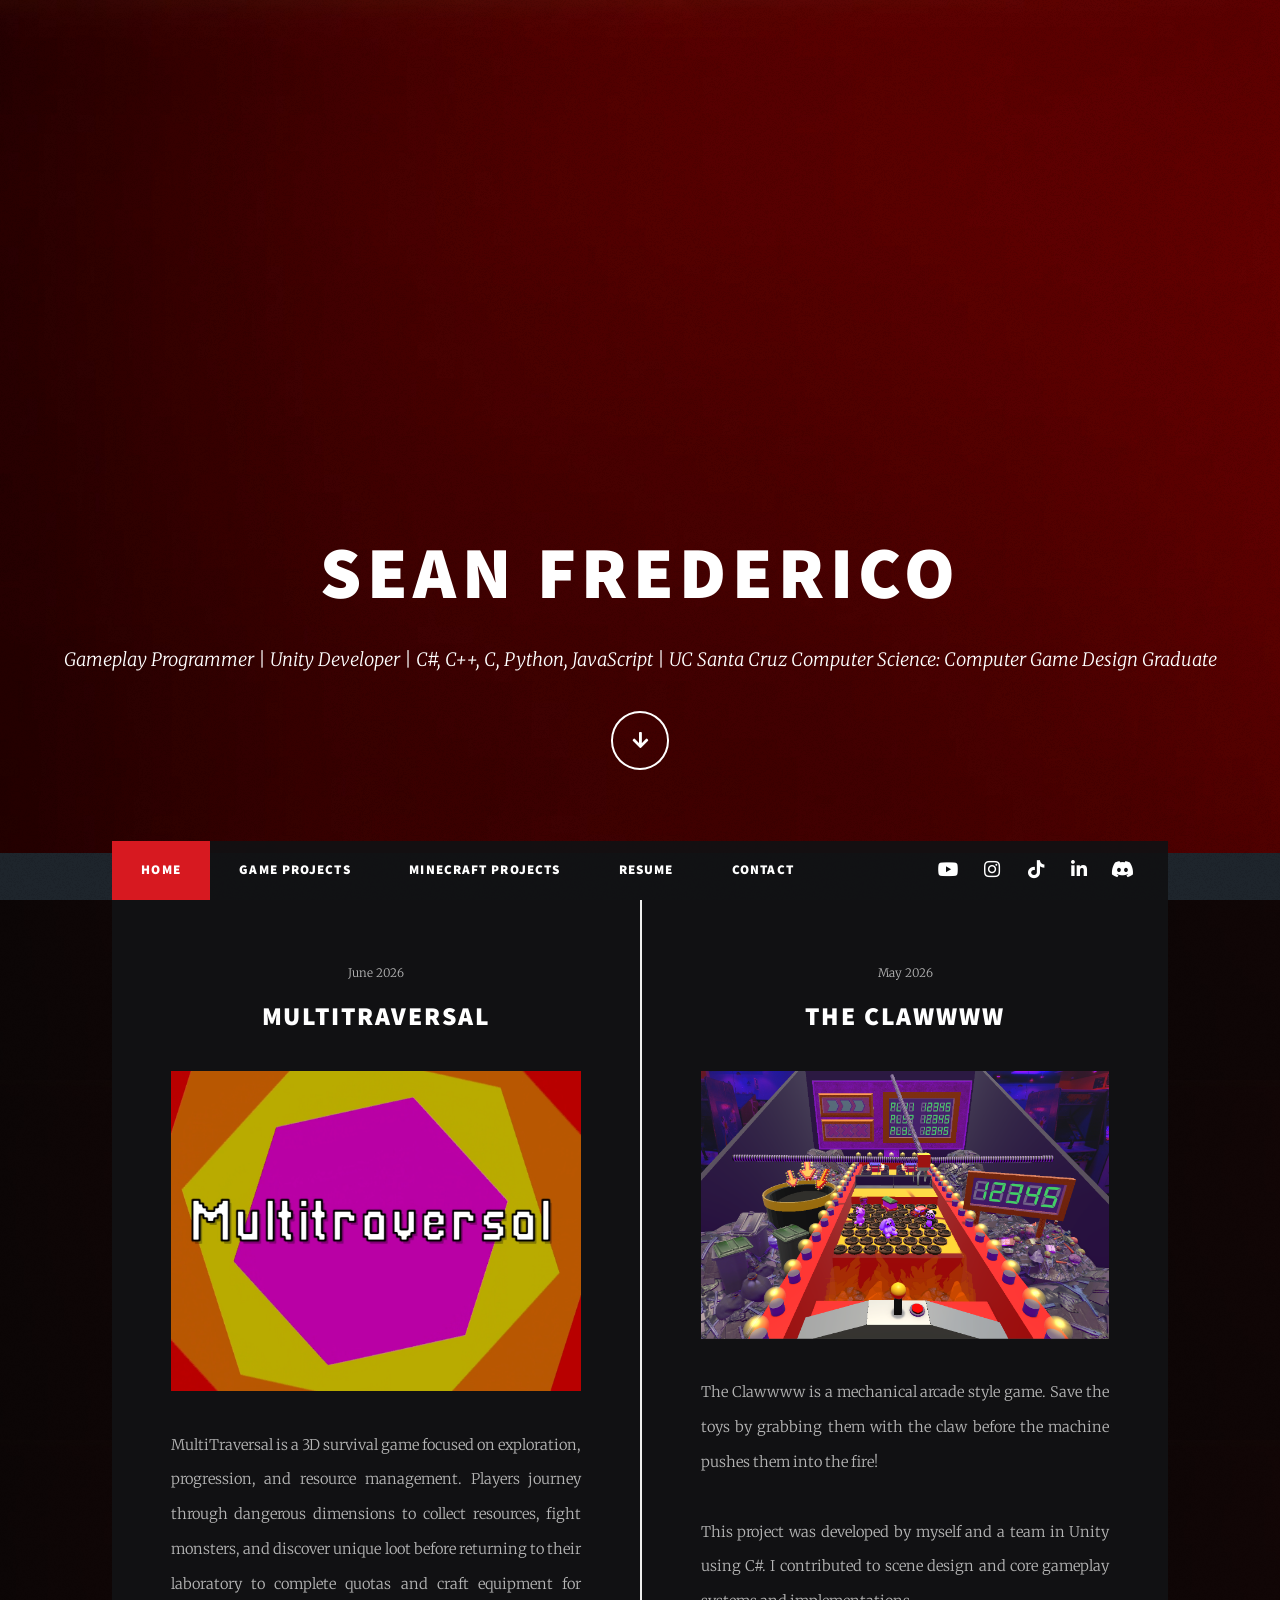
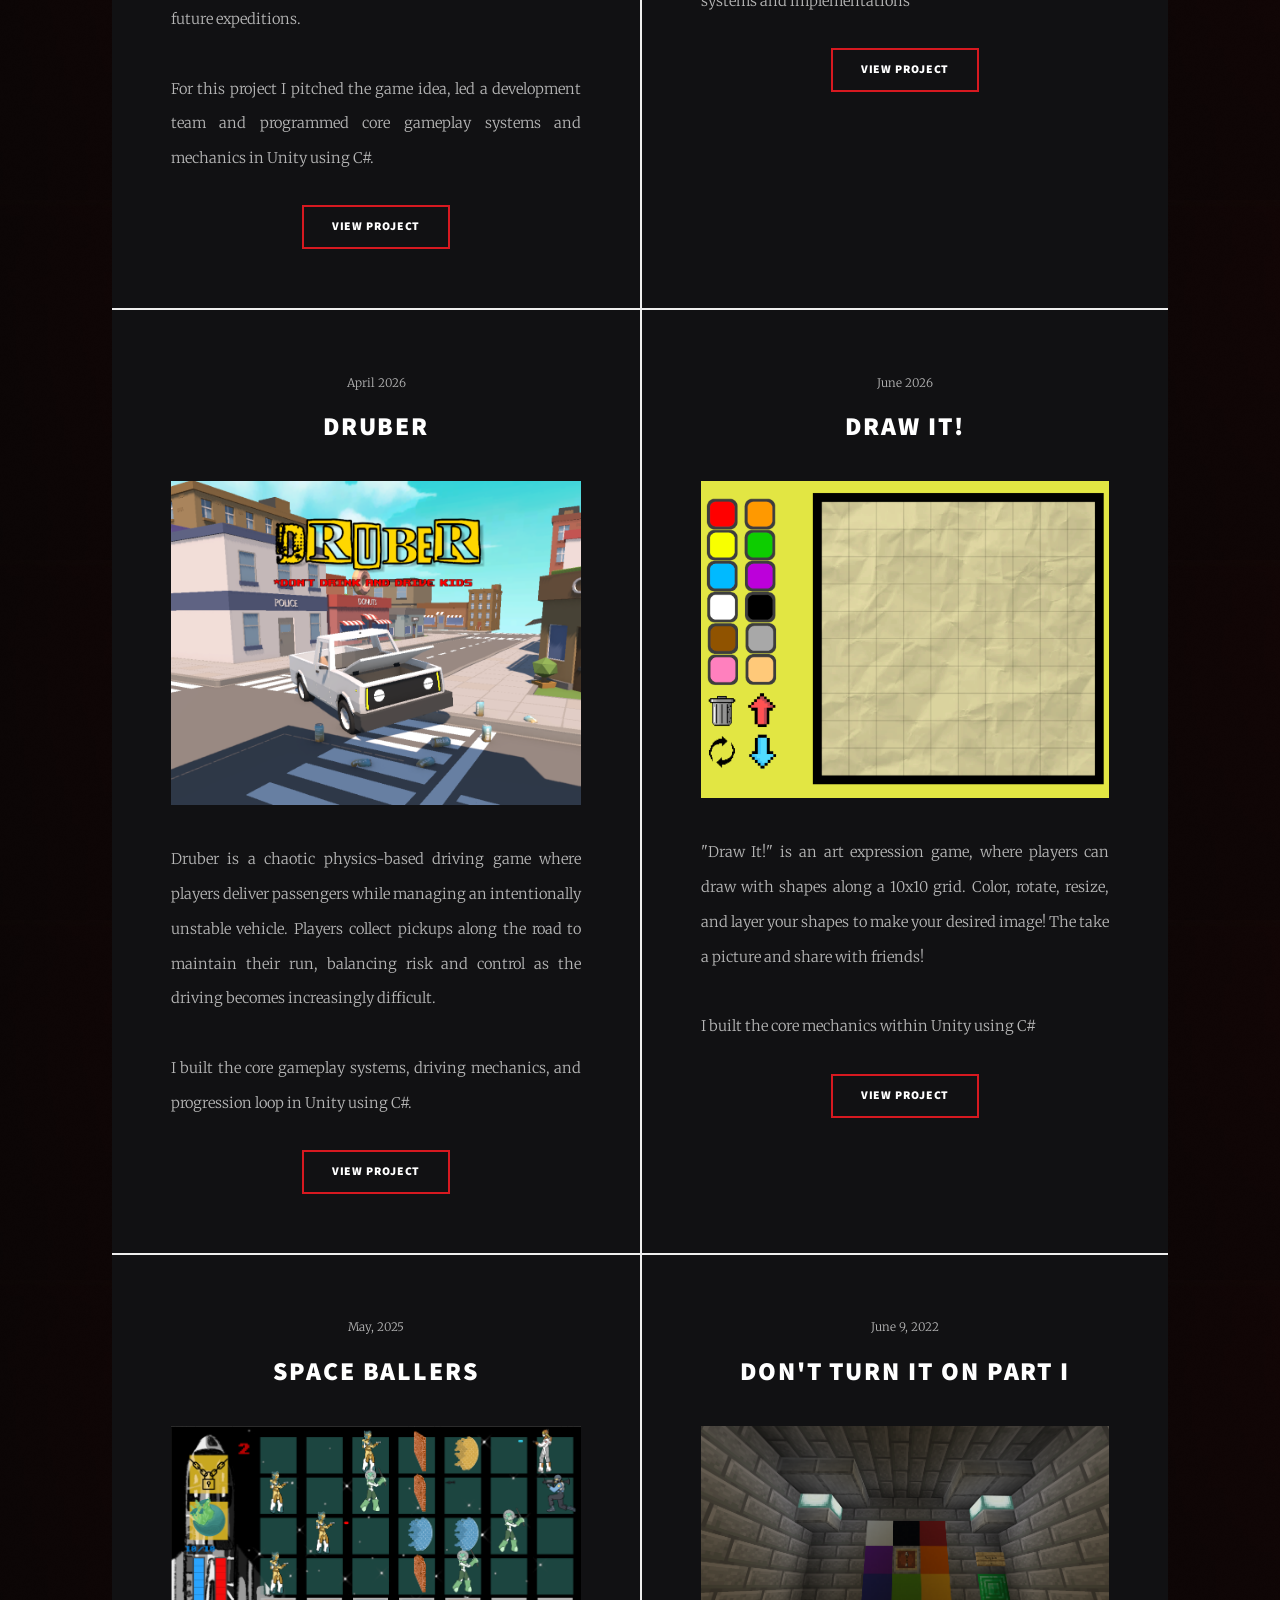
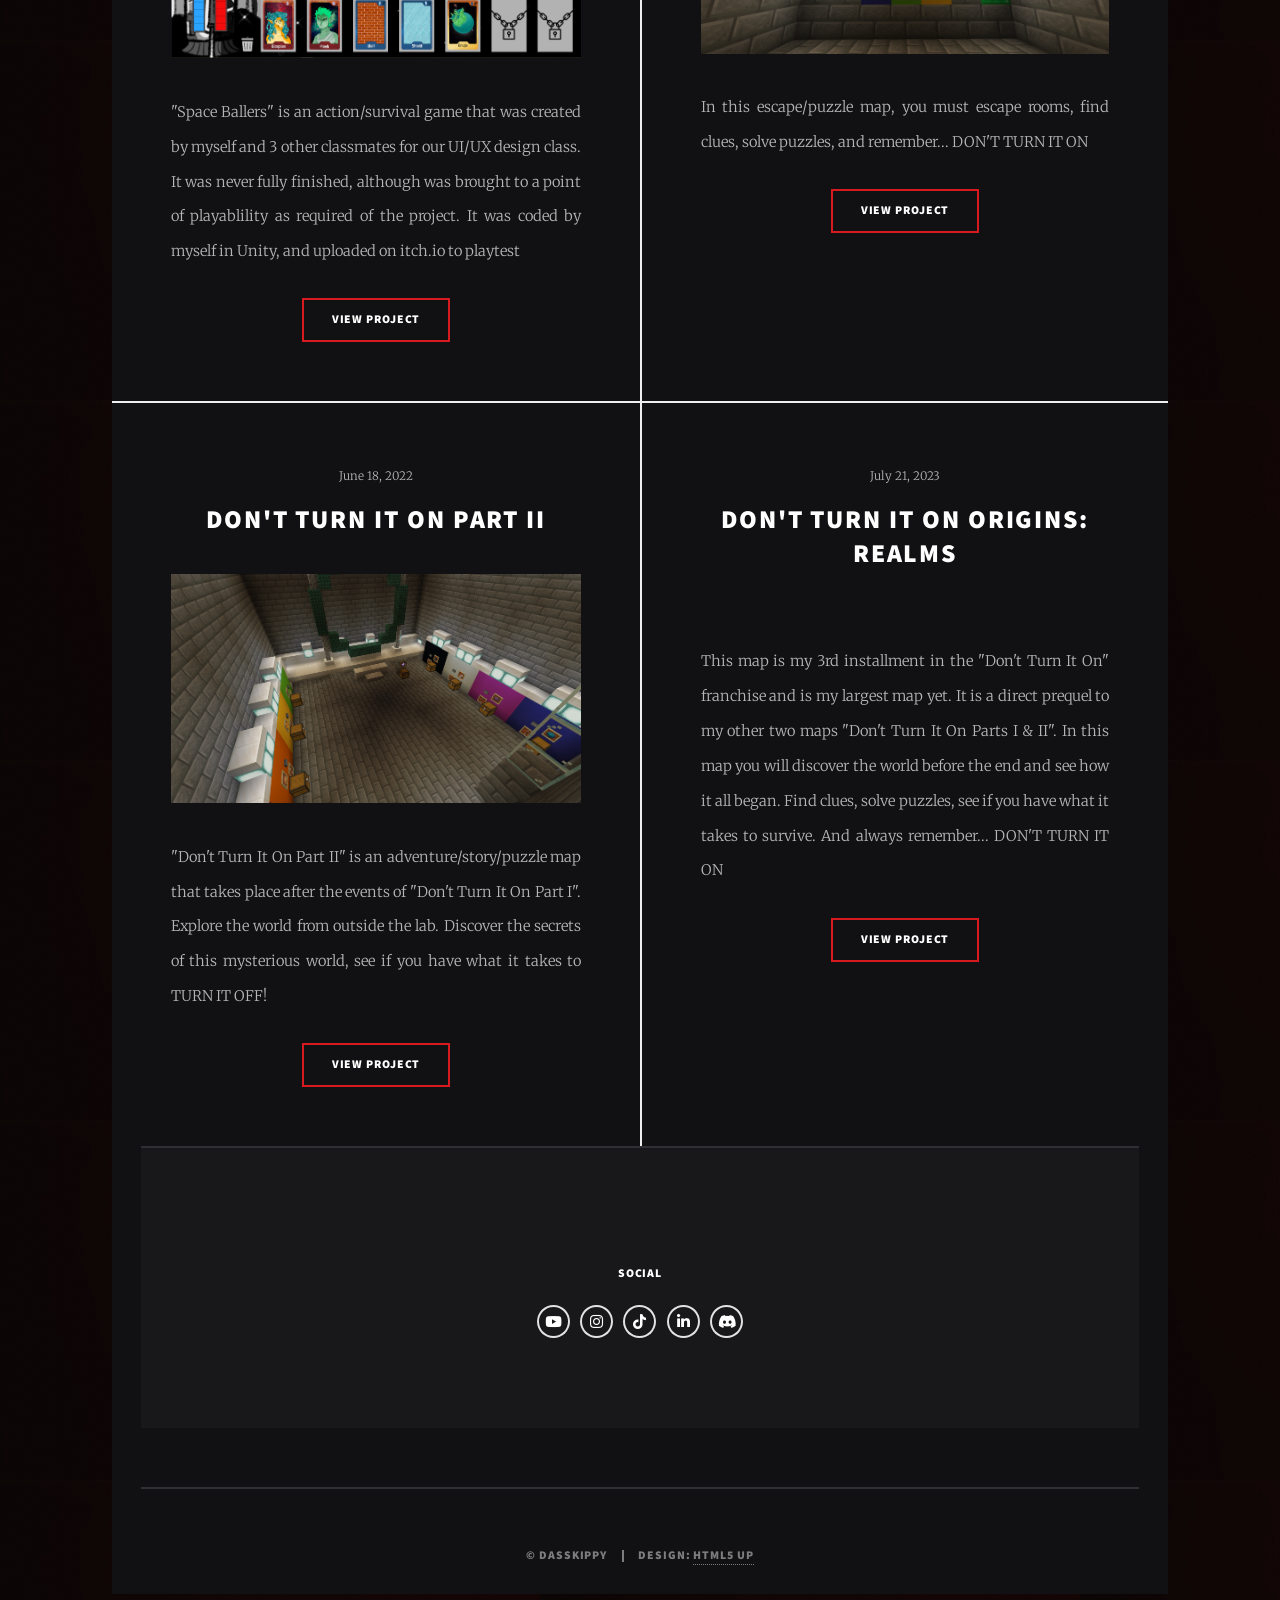
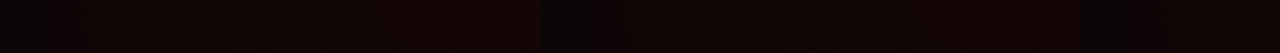
==== commit 9463e06e: "added tiktok" ====
--- a/index.html
+++ b/index.html
@@ -43,8 +43,9 @@
 							<li><a href="contact.html">Contact</a></li>
 						</ul>
 						<ul class="icons">
-							<li><a href="https://www.youtube.com/@DasSkippy" class="icon brands alt fa-youtube"><span class="label">YouTube</span></a></li>
+							<li><a href="https://www.youtube.com/@DasSkippy" class="icon brands alt fa-youtube"><span class="label">YouTube</span></a></li>
 									<li><a href="https://www.instagram.com/seanfrederico/" class="icon brands alt fa-instagram"><span class="label">Instagram</span></a></li>
+									<li><a href="https://www.tiktok.com/@seanfrederico" class="icon brands alt fa-tiktok"><span class="label">TikTok</span></a></li>
 									<li><a href="https://www.linkedin.com/in/sean-frederico-b31a94302/" class="icon brands alt fa-linkedin-in"><span class="label">LinkedIn</span></a></li>
 									<li><a href="#" class="icon brands alt fa-discord"><span class="label">Discord</span></a></li>
 						</ul>
@@ -169,8 +170,9 @@
 							<section>
 								<h3>Social</h3>
 								<ul class="icons alt">
-									<li><a href="https://www.youtube.com/@DasSkippy" class="icon brands alt fa-youtube"><span class="label">YouTube</span></a></li>
+									<li><a href="https://www.youtube.com/@DasSkippy" class="icon brands alt fa-youtube"><span class="label">YouTube</span></a></li>
 									<li><a href="https://www.instagram.com/seanfrederico/" class="icon brands alt fa-instagram"><span class="label">Instagram</span></a></li>
+									<li><a href="https://www.tiktok.com/@seanfrederico" class="icon brands alt fa-tiktok"><span class="label">TikTok</span></a></li>
 									<li><a href="https://www.linkedin.com/in/sean-frederico-b31a94302/" class="icon brands alt fa-linkedin-in"><span class="label">LinkedIn</span></a></li>
 									<li><a href="#" class="icon brands alt fa-discord"><span class="label">Discord</span></a></li>
 								</ul>
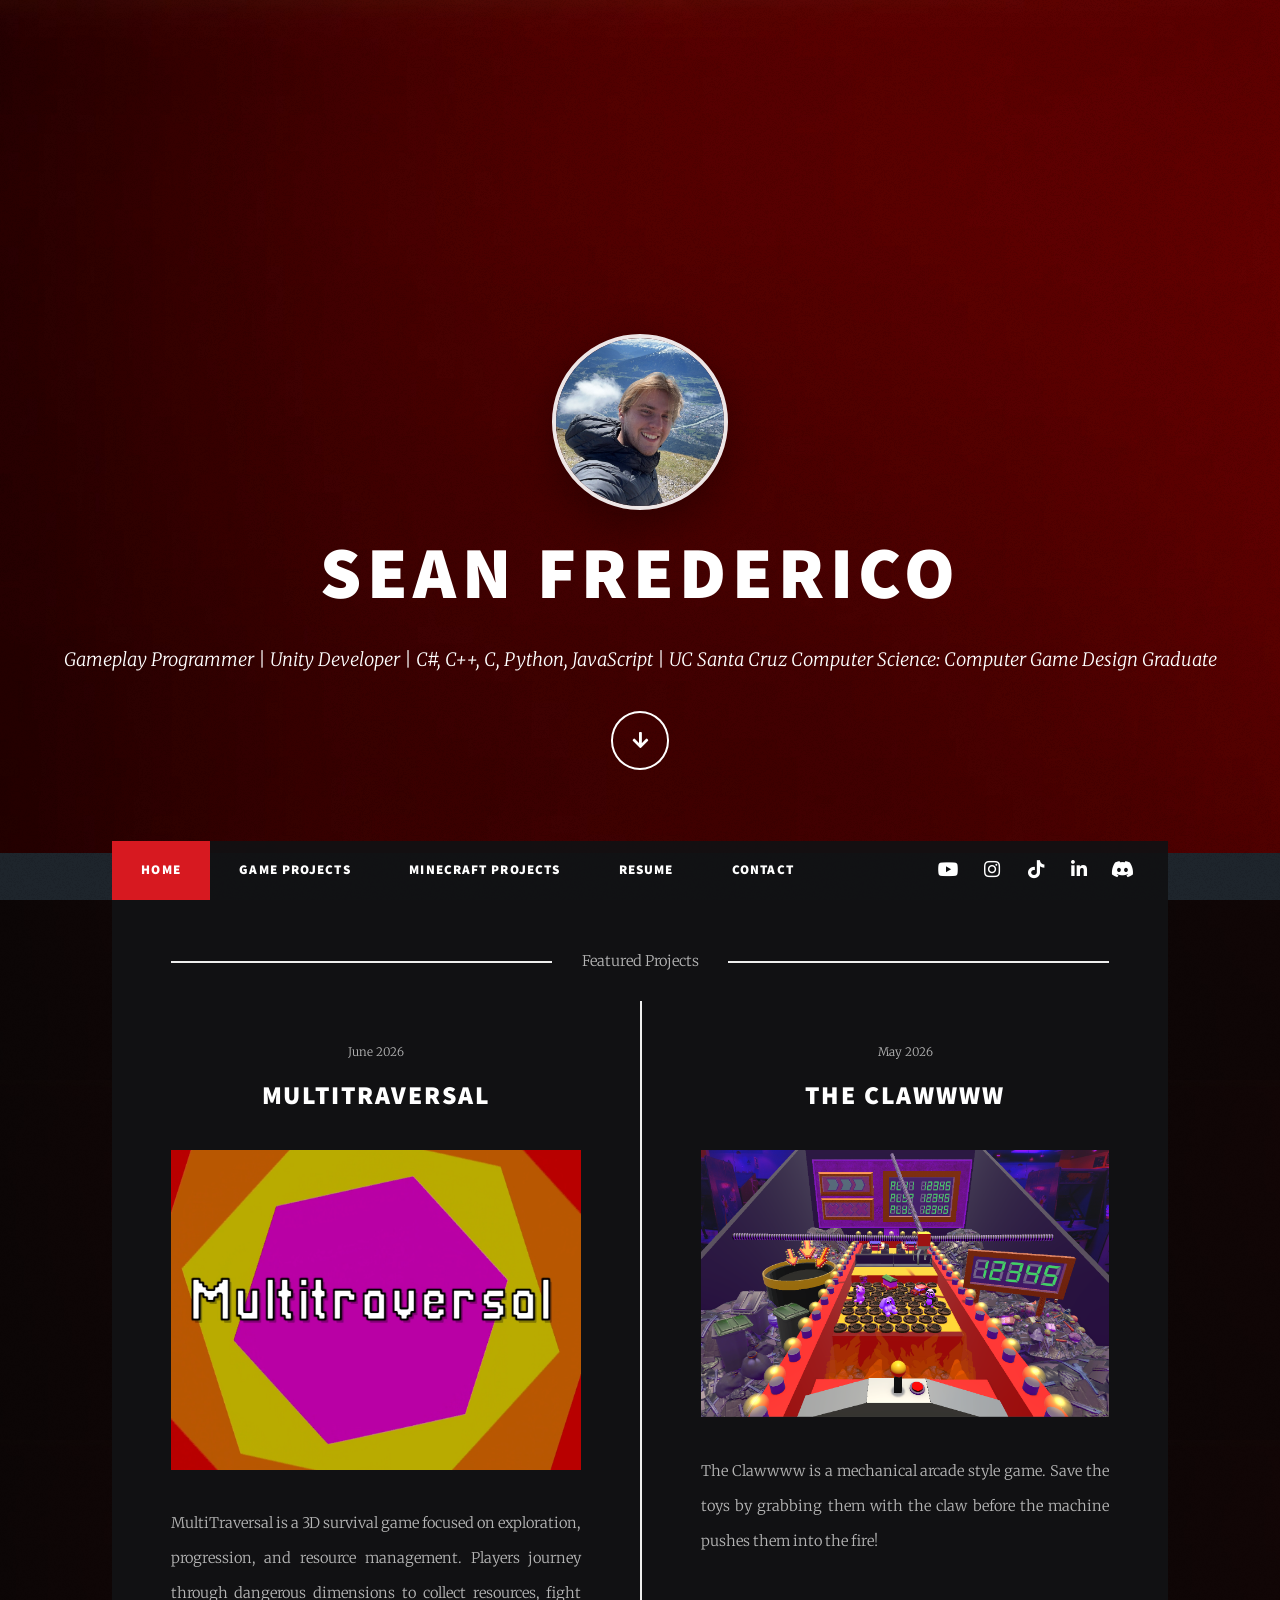
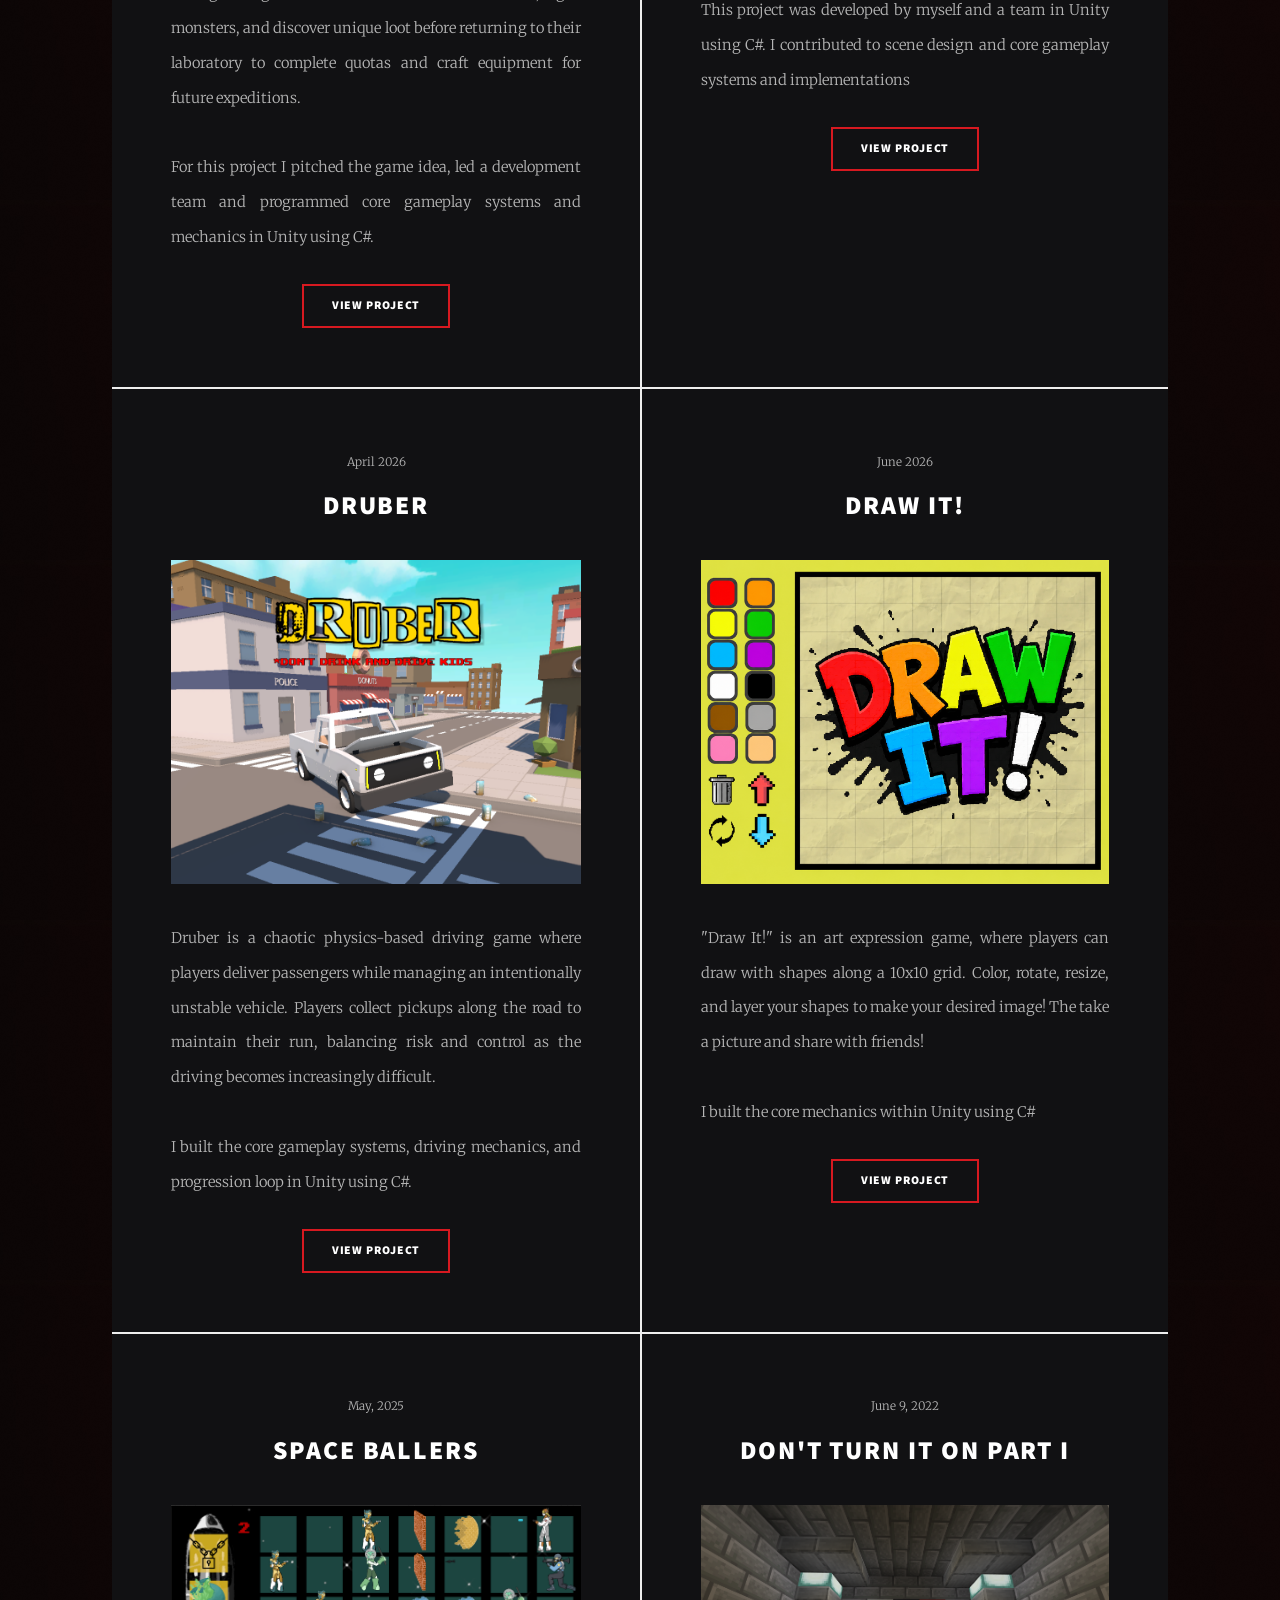
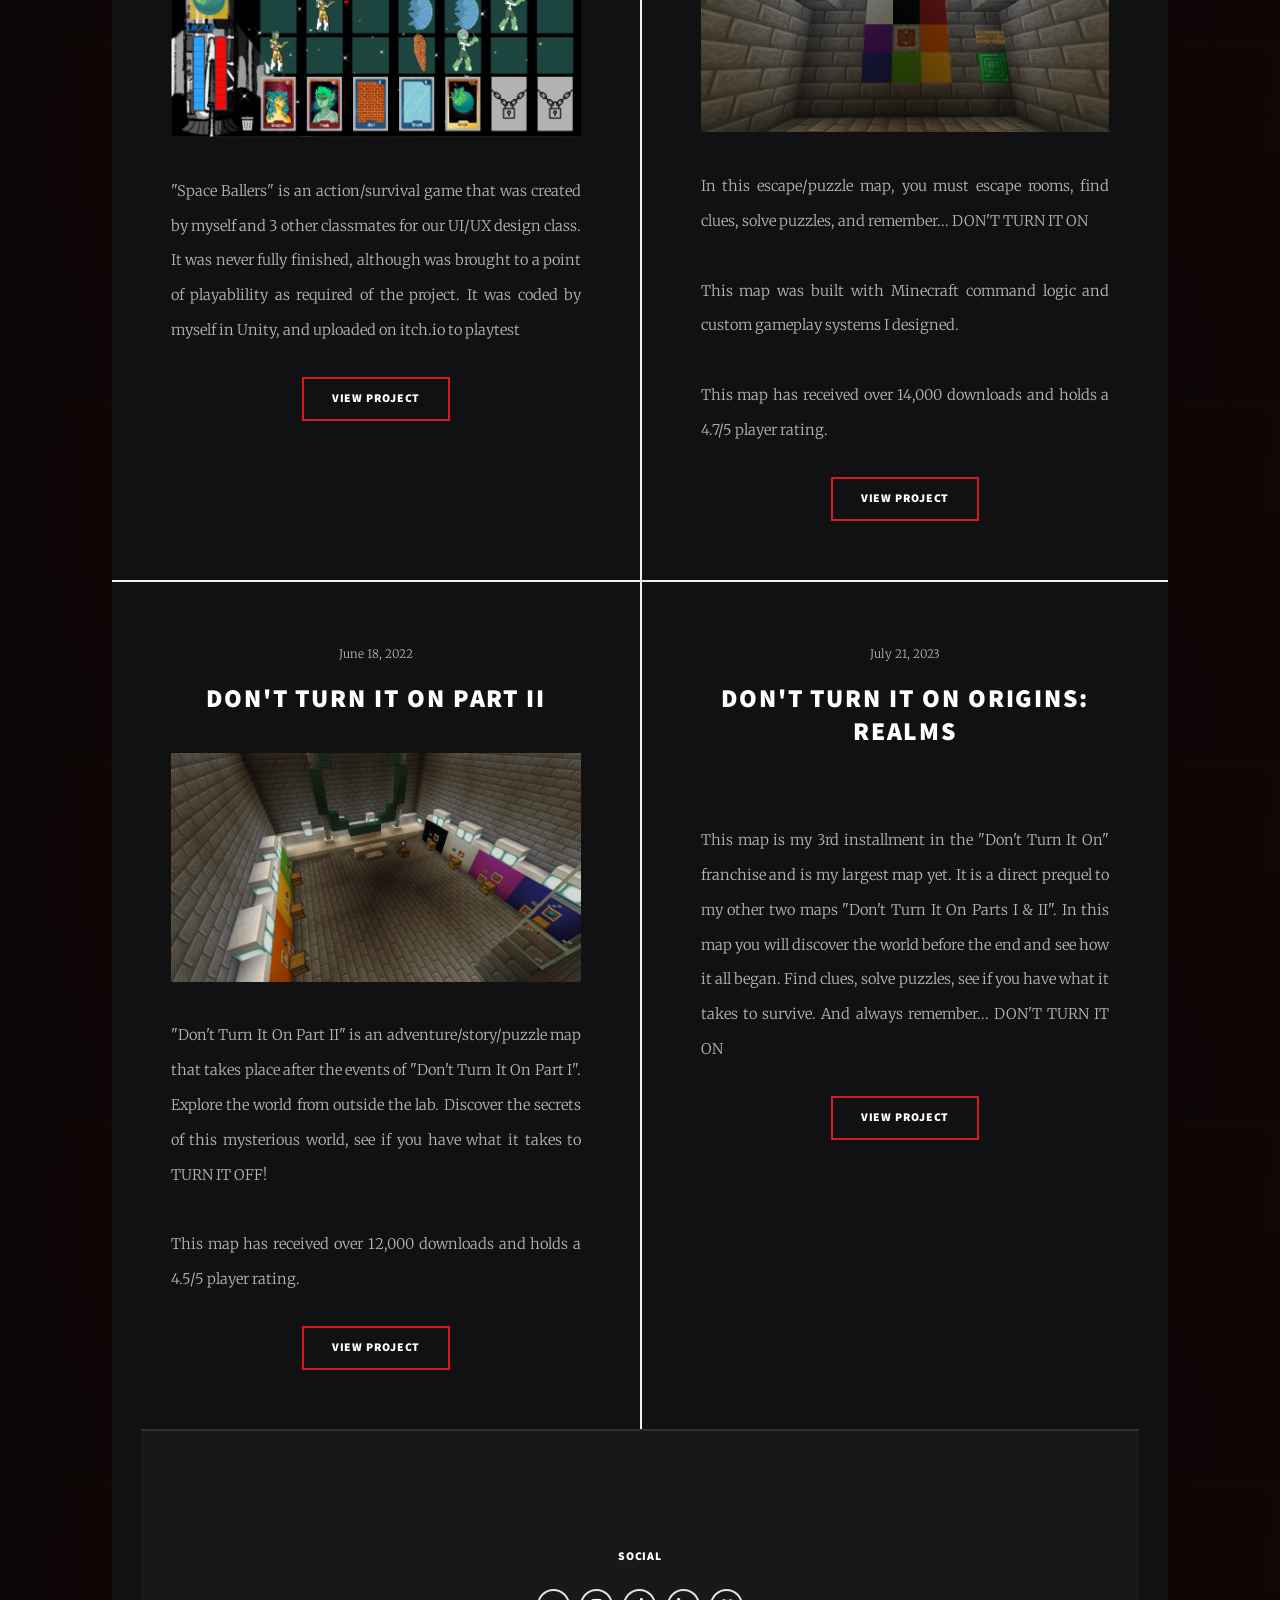
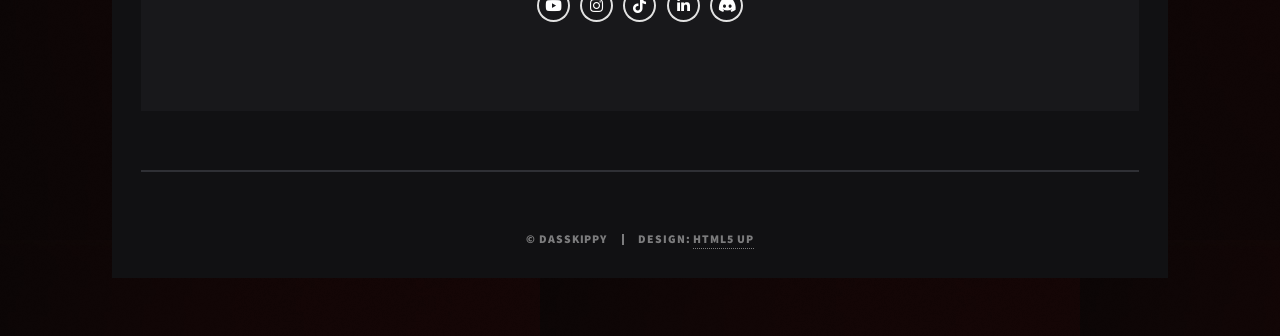
==== commit 312ef6a3: "updated page" ====
--- a/index.html
+++ b/index.html
@@ -17,13 +17,14 @@
 		<!-- Wrapper -->
 			<div id="wrapper" class="fade-in">
 
-				<!-- Intro -->
-					<div id="intro">
-						<h1>Sean Frederico<br />
-						</h1>
-						<p>Gameplay Programmer | Unity Developer | C#, C++, C, Python, JavaScript | UC Santa Cruz Computer Science: Computer Game Design Graduate</a>
-						
-						<ul class="actions">
+				<!-- Intro -->
+					<div id="intro">
+						<img class="intro-portrait" src="images/IMG_3006.JPG" alt="Sean Frederico" />
+						<h1>Sean Frederico<br />
+						</h1>
+						<p>Gameplay Programmer | Unity Developer | C#, C++, C, Python, JavaScript | UC Santa Cruz Computer Science: Computer Game Design Graduate</p>
+						
+						<ul class="actions">
 							<li><a href="#header" class="button icon solid solo fa-arrow-down scrolly">Continue</a></li>
 						</ul>
 					</div>
@@ -51,14 +52,15 @@
 						</ul>
 					</nav>
 
-				<!-- Main -->
-					<div id="main">
-
-						<!-- Post -->
-							
-
-						<!-- Posts -->
-							<section class="posts">
+				<!-- Main -->
+					<div id="main">
+
+						<header class="major featured-projects-heading">
+							<span class="date">Featured Projects</span>
+						</header>
+
+						<!-- Posts -->
+							<section class="posts">
 								<article>
 									<header>
 										<span class="date">June 2026</span>
@@ -126,7 +128,7 @@
 										</a></h2>
 									</header>
 									<a href="https://www.minecraftmaps.com/48645-don-t-turn-it-on-part-i" class="image fit"><img src="images/Dont turn it on part i picture.png" alt="" /></a>
-									<p>In this escape/puzzle map, you must escape rooms, find clues, solve puzzles, and remember... DON'T TURN IT ON</p>
+									<p>In this escape/puzzle map, you must escape rooms, find clues, solve puzzles, and remember... DON'T TURN IT ON<br><br>This map was built with Minecraft command logic and custom gameplay systems I designed.<br><br>This map has received over 14,000 downloads and holds a 4.7/5 player rating.</p>
 									<ul class="actions special">
 										<li><a href="https://www.minecraftmaps.com/48645-don-t-turn-it-on-part-i" class="button">View Project</a></li>
 									</ul>
@@ -138,7 +140,7 @@
 										</a></h2>
 									</header>
 									<a href="https://www.minecraftmaps.com/48679-dont-turn-it-on-part-ii" class="image fit"><img src="images/dont turn it on part ii picture.webp" alt="" /></a>
-									<p> "Don't Turn It On Part II" is an adventure/story/puzzle map that takes place after the events of "Don't Turn It On Part I". Explore the world from outside the lab. Discover the secrets of this mysterious world, see if you have what it takes to TURN IT OFF!</p>
+									<p>"Don't Turn It On Part II" is an adventure/story/puzzle map that takes place after the events of "Don't Turn It On Part I". Explore the world from outside the lab. Discover the secrets of this mysterious world, see if you have what it takes to TURN IT OFF!<br><br>This map has received over 12,000 downloads and holds a 4.5/5 player rating.</p>
 									<ul class="actions special">
 										<li><a href="https://www.minecraftmaps.com/48679-dont-turn-it-on-part-ii" class="button">View Project</a></li>
 									</ul>
--- a/assets/css/main.css
+++ b/assets/css/main.css
@@ -3385,16 +3385,27 @@
 					background-color: #18bfef;
 				}
 
-		#intro h1 {
-			font-size: 5rem;
-			line-height: 1;
-		}
-
-		#intro p {
-			font-size: 1.25rem;
-			font-style: italic;
-			margin-top: -0.25rem;
-			text-align: center;
+		#intro h1 {
+			font-size: 5rem;
+			line-height: 1;
+		}
+
+		#intro .intro-portrait {
+			width: 12rem;
+			height: 12rem;
+			margin: 0 0 2rem 0;
+			border: solid 4px rgba(255, 255, 255, 0.9);
+			border-radius: 50%;
+			box-shadow: 0 1rem 3rem rgba(0, 0, 0, 0.35);
+			object-fit: cover;
+			object-position: center;
+		}
+
+		#intro p {
+			font-size: 1.25rem;
+			font-style: italic;
+			margin-top: -0.25rem;
+			text-align: center;
 		}
 
 		#intro + #header {
@@ -3473,16 +3484,22 @@
 				min-height: 80vh;
 			}
 
-				#intro h1 {
-					font-size: 3.25rem;
-					line-height: 1.1;
-					margin-bottom: 1rem;
-				}
-
-				#intro p {
-					font-size: 1rem;
-					margin-top: 0rem;
-				}
+				#intro h1 {
+					font-size: 3.25rem;
+					line-height: 1.1;
+					margin-bottom: 1rem;
+				}
+
+				#intro .intro-portrait {
+					width: 9rem;
+					height: 9rem;
+					margin-bottom: 1.5rem;
+				}
+
+				#intro p {
+					font-size: 1rem;
+					margin-top: 0rem;
+				}
 
 				#intro .actions {
 					display: none;
@@ -3774,13 +3791,30 @@
 				border-top: 0;
 			}
 
-		#main > footer {
-			text-align: center;
-		}
-
-		#main > .post {
-			padding: 8rem 8rem 6rem 8rem ;
-		}
+		#main > footer {
+			text-align: center;
+		}
+
+		#main > .featured-projects-heading {
+			padding: 3rem 4rem 0 4rem ;
+			margin: 0;
+		}
+
+			#main > .featured-projects-heading > .date {
+				margin: 0 0 1.5rem 0;
+			}
+
+			#main > .featured-projects-heading + .posts {
+				border-top: 0;
+			}
+
+				#main > .featured-projects-heading + .posts > article:nth-child(-n + 2) {
+					padding-top: 2.5rem;
+				}
+
+		#main > .post {
+			padding: 8rem 8rem 6rem 8rem ;
+		}
 
 			#main > .post header.major > .date {
 				margin-top: -2rem;
@@ -3929,13 +3963,25 @@
 
 			}
 
-		@media screen and (max-width: 736px) {
-
-			#main > * {
-				padding: 2rem 2rem 0.1rem 2rem ;
-			}
-
-		}
+		@media screen and (max-width: 736px) {
+
+			#main > * {
+				padding: 2rem 2rem 0.1rem 2rem ;
+			}
+
+			#main > .featured-projects-heading {
+				padding: 2.5rem 2rem 0 2rem ;
+			}
+
+				#main > .featured-projects-heading > .date {
+					margin-bottom: 1rem;
+				}
+
+				#main > .featured-projects-heading + .posts > article:nth-child(-n + 2) {
+					padding-top: 1.5rem;
+				}
+
+		}
 
 		@media screen and (max-width: 480px) {
 
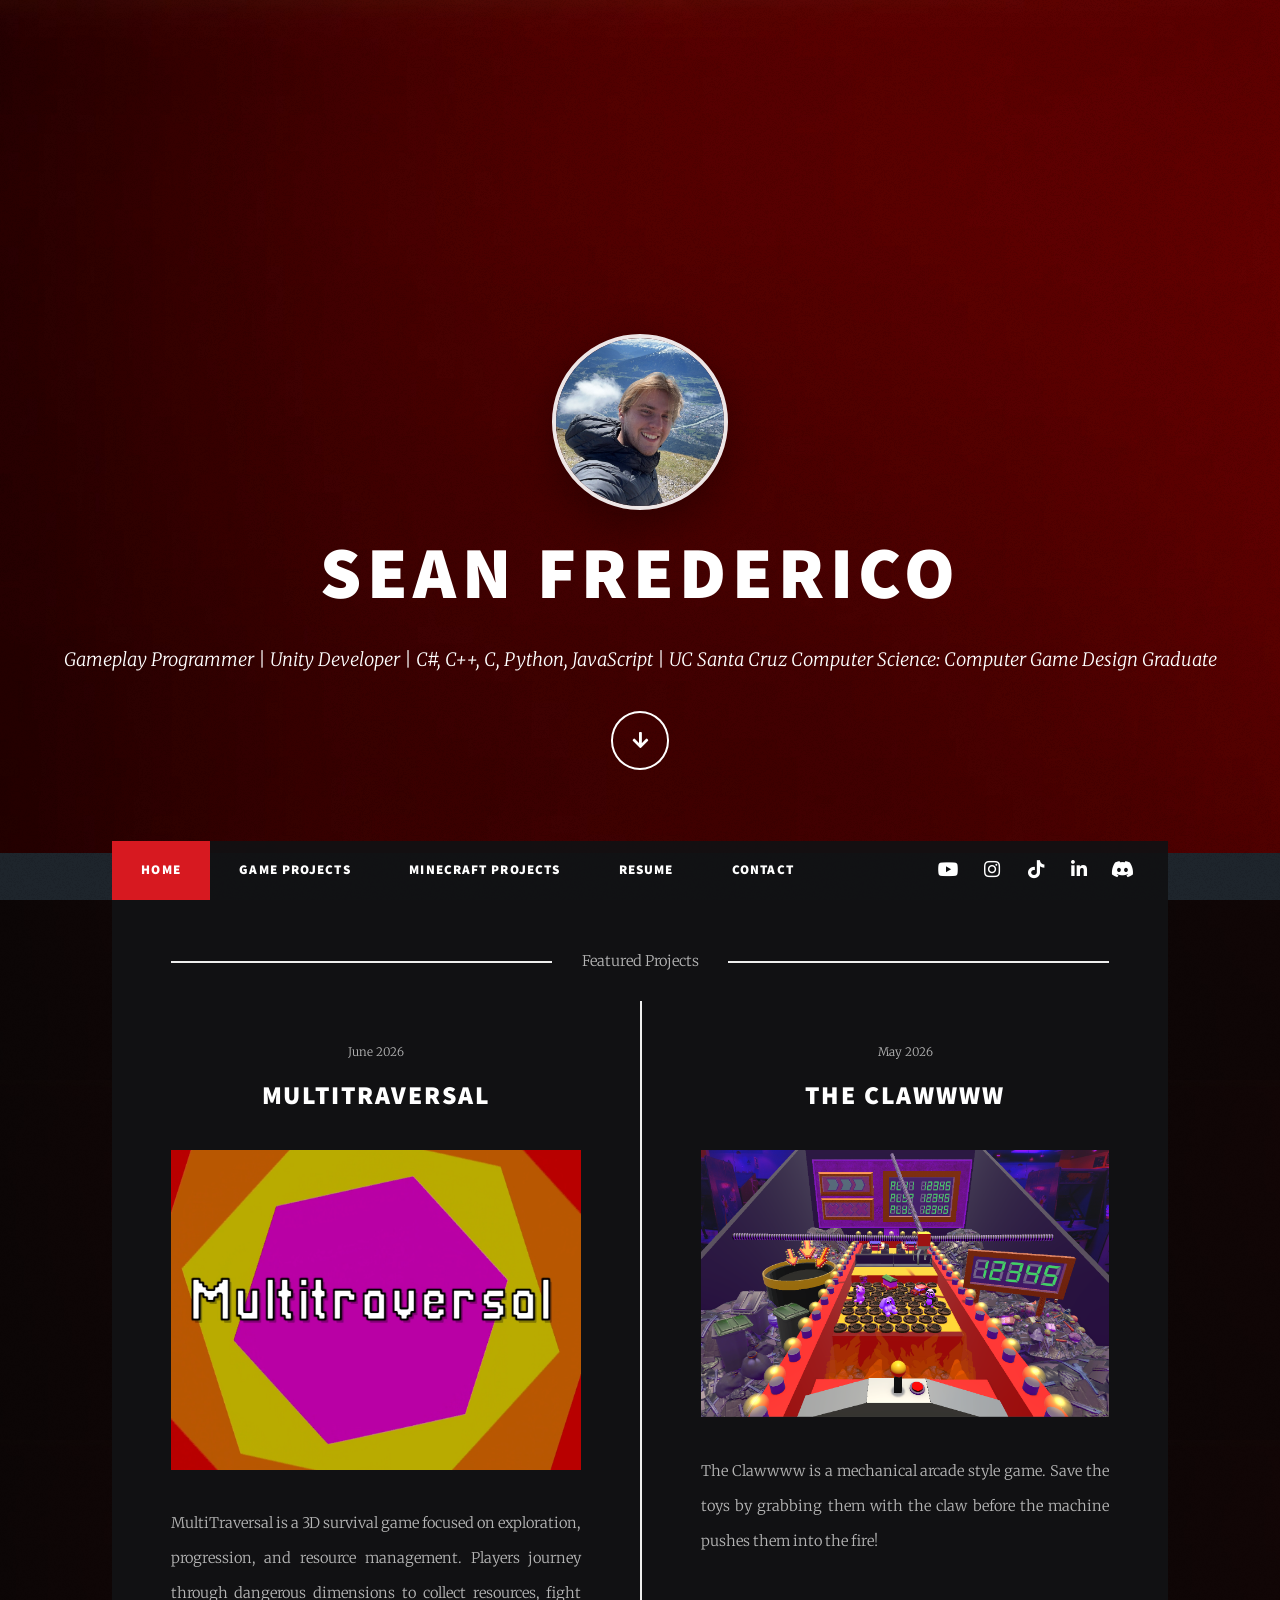
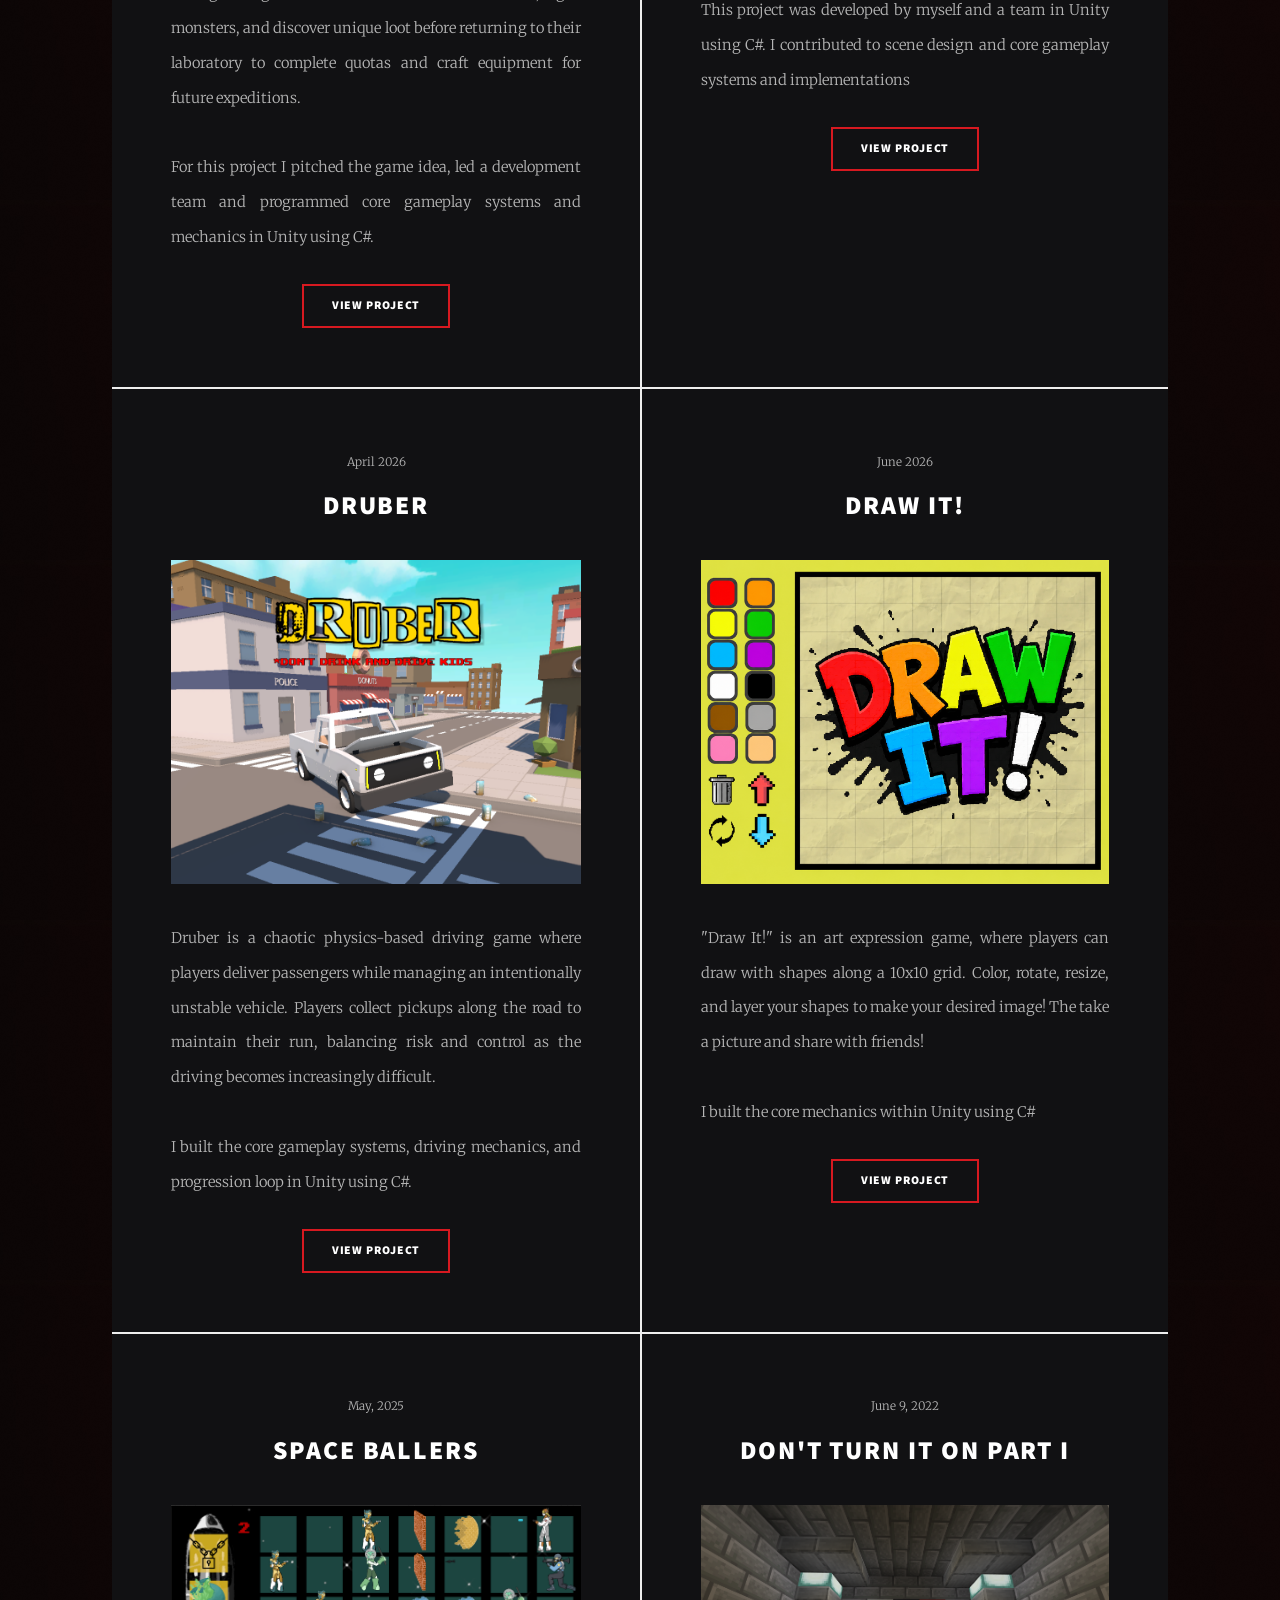
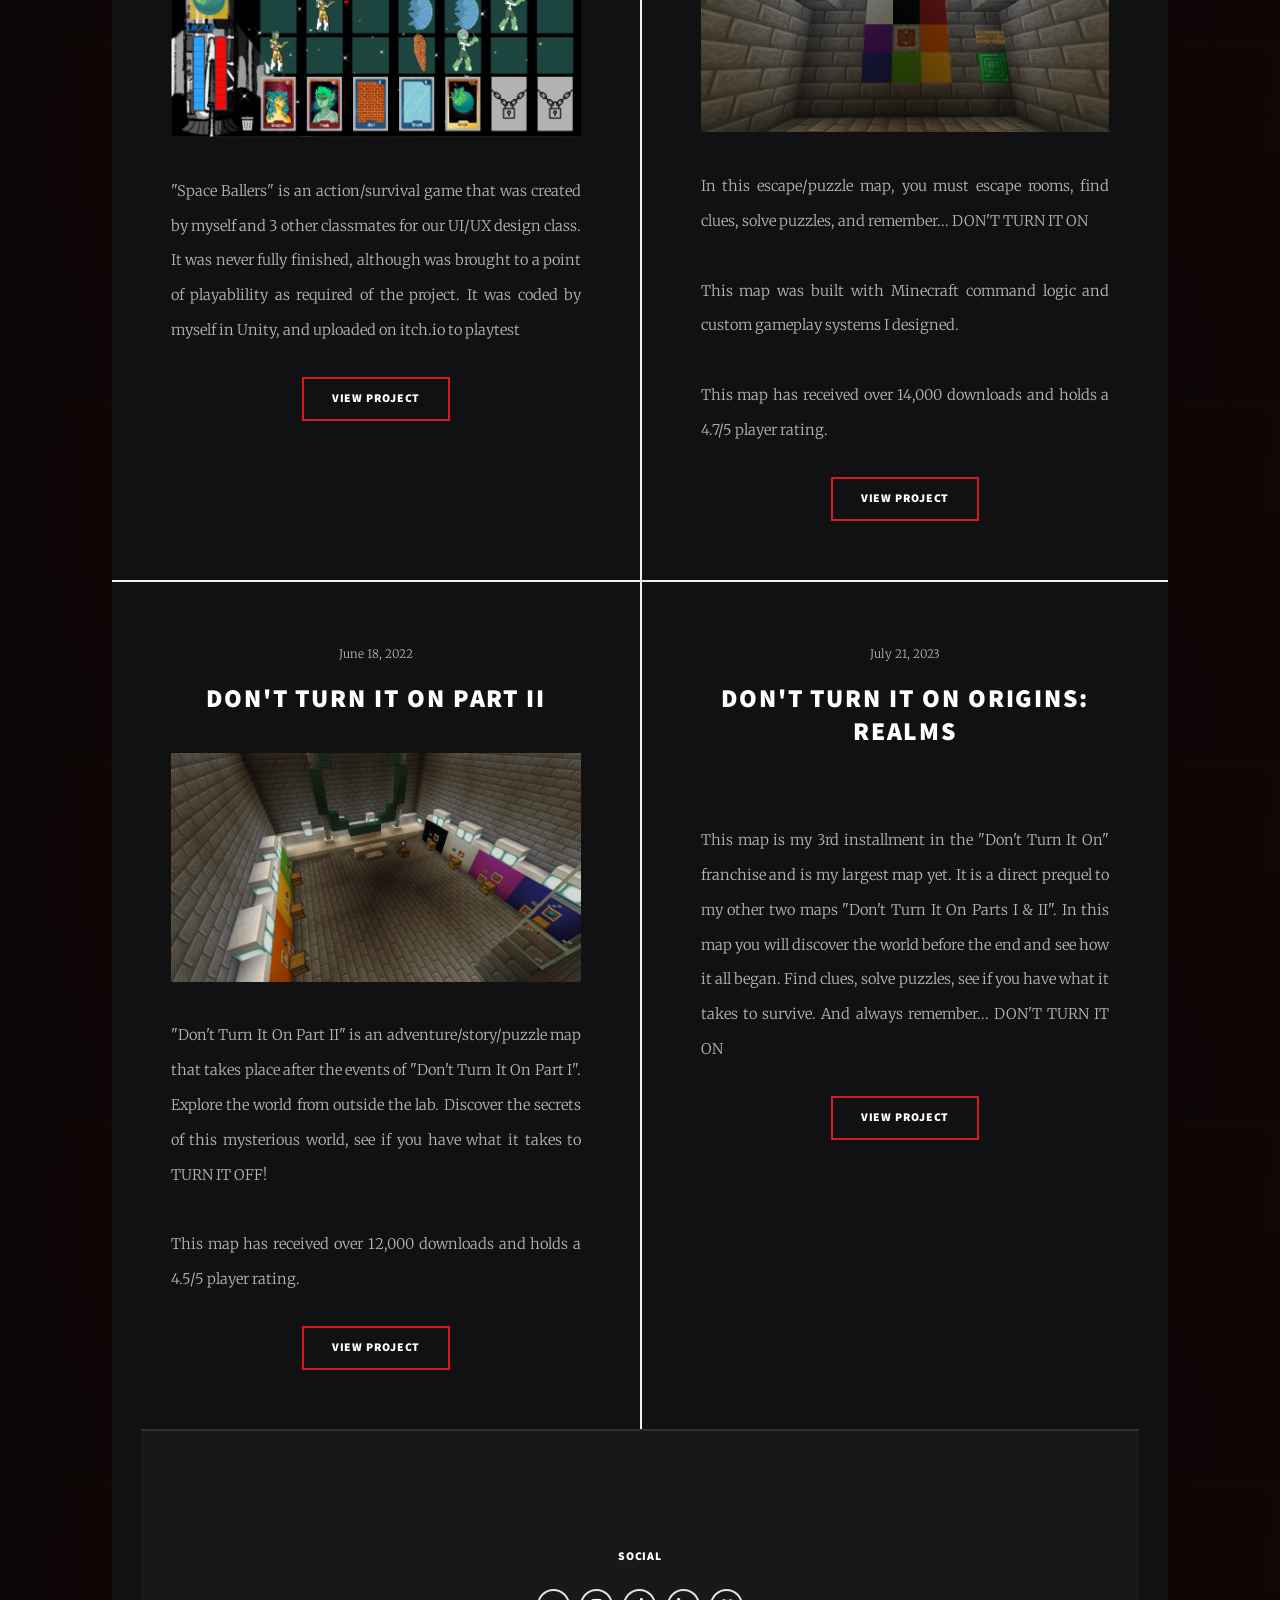
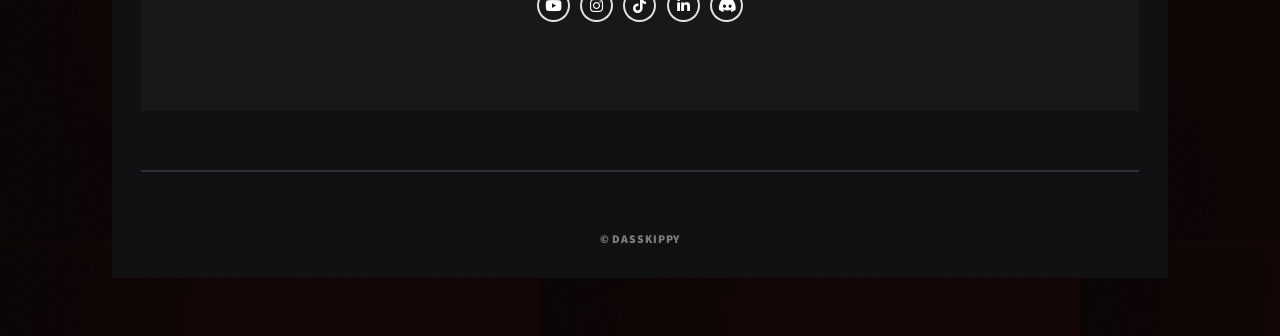
==== commit e128ffef: "removed watermark" ====
--- a/index.html
+++ b/index.html
@@ -184,7 +184,7 @@
 
 				<!-- Copyright -->
 					<div id="copyright">
-						<ul><li>&copy; DasSkippy</li><li>Design: <a href="https://html5up.net">HTML5 UP</a></li></ul>
+						<ul><li>&copy; DasSkippy</li></ul>
 					</div>
 
 			</div>
